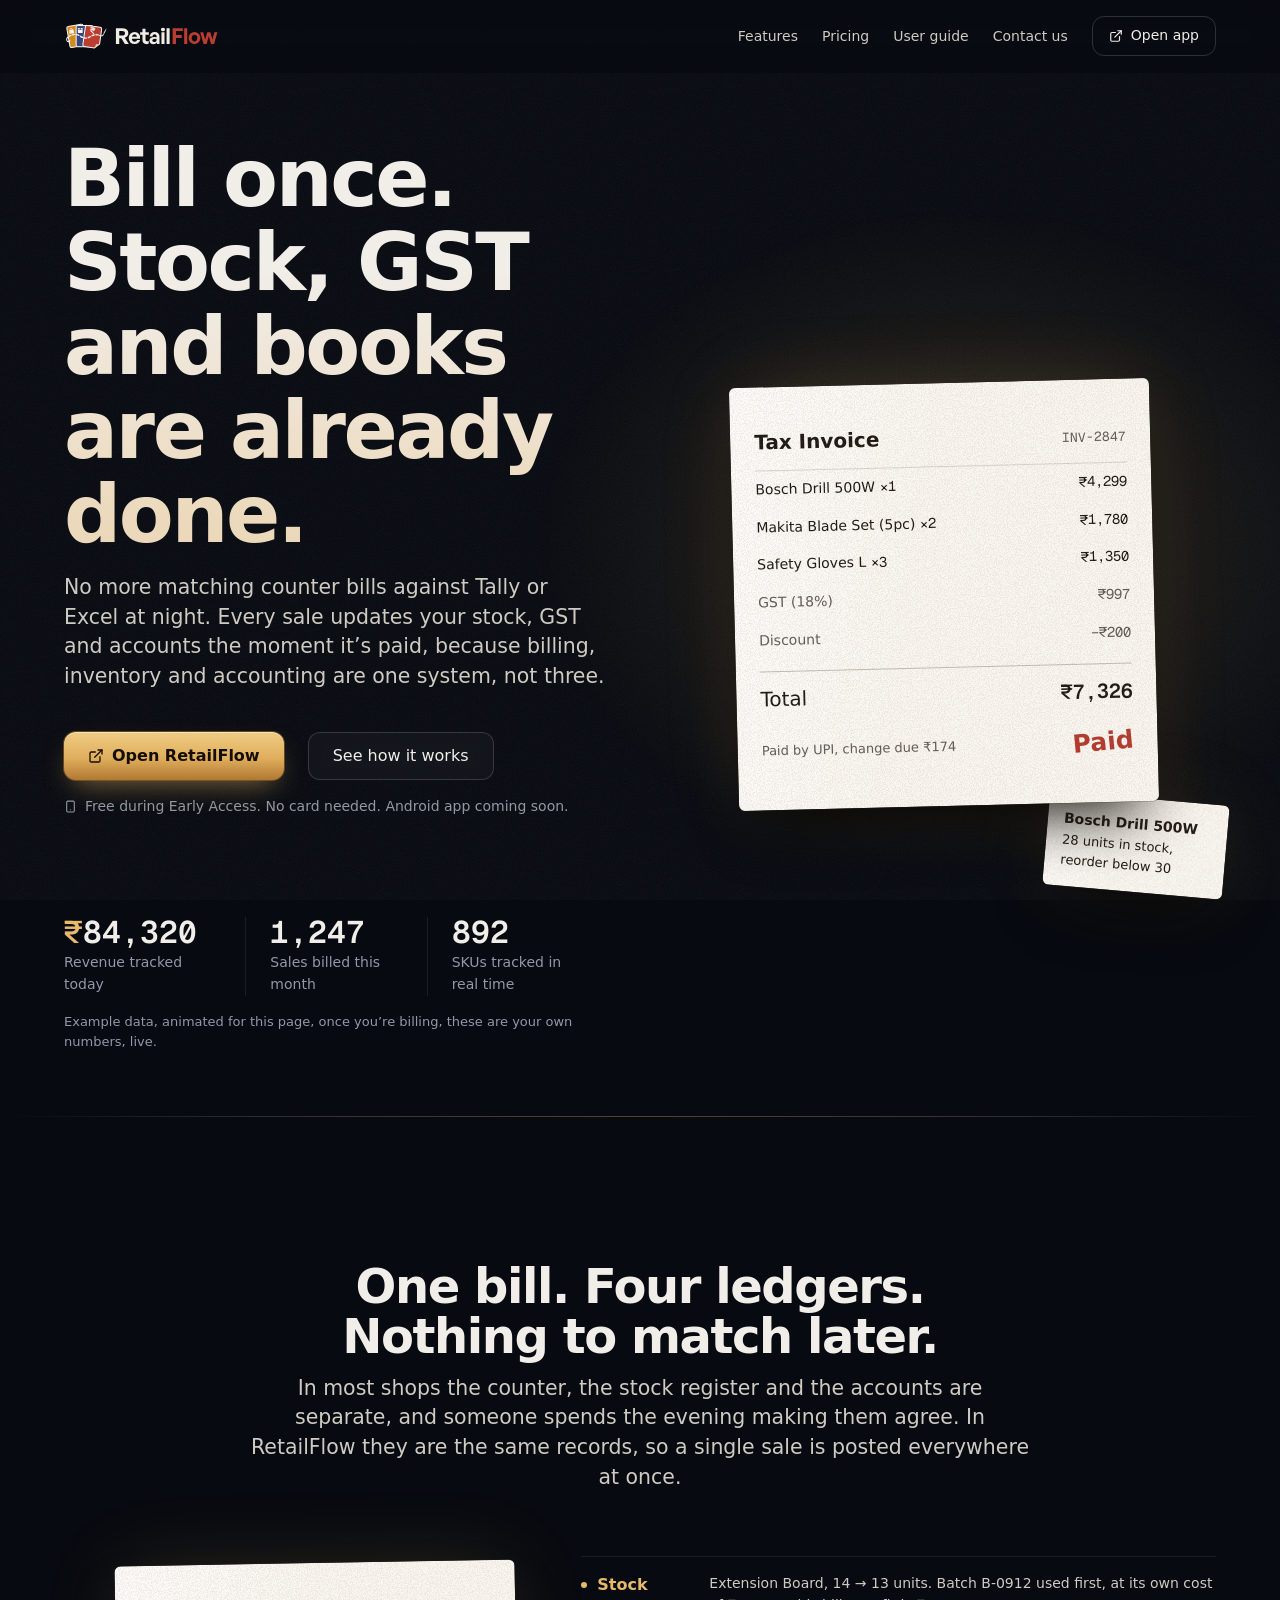
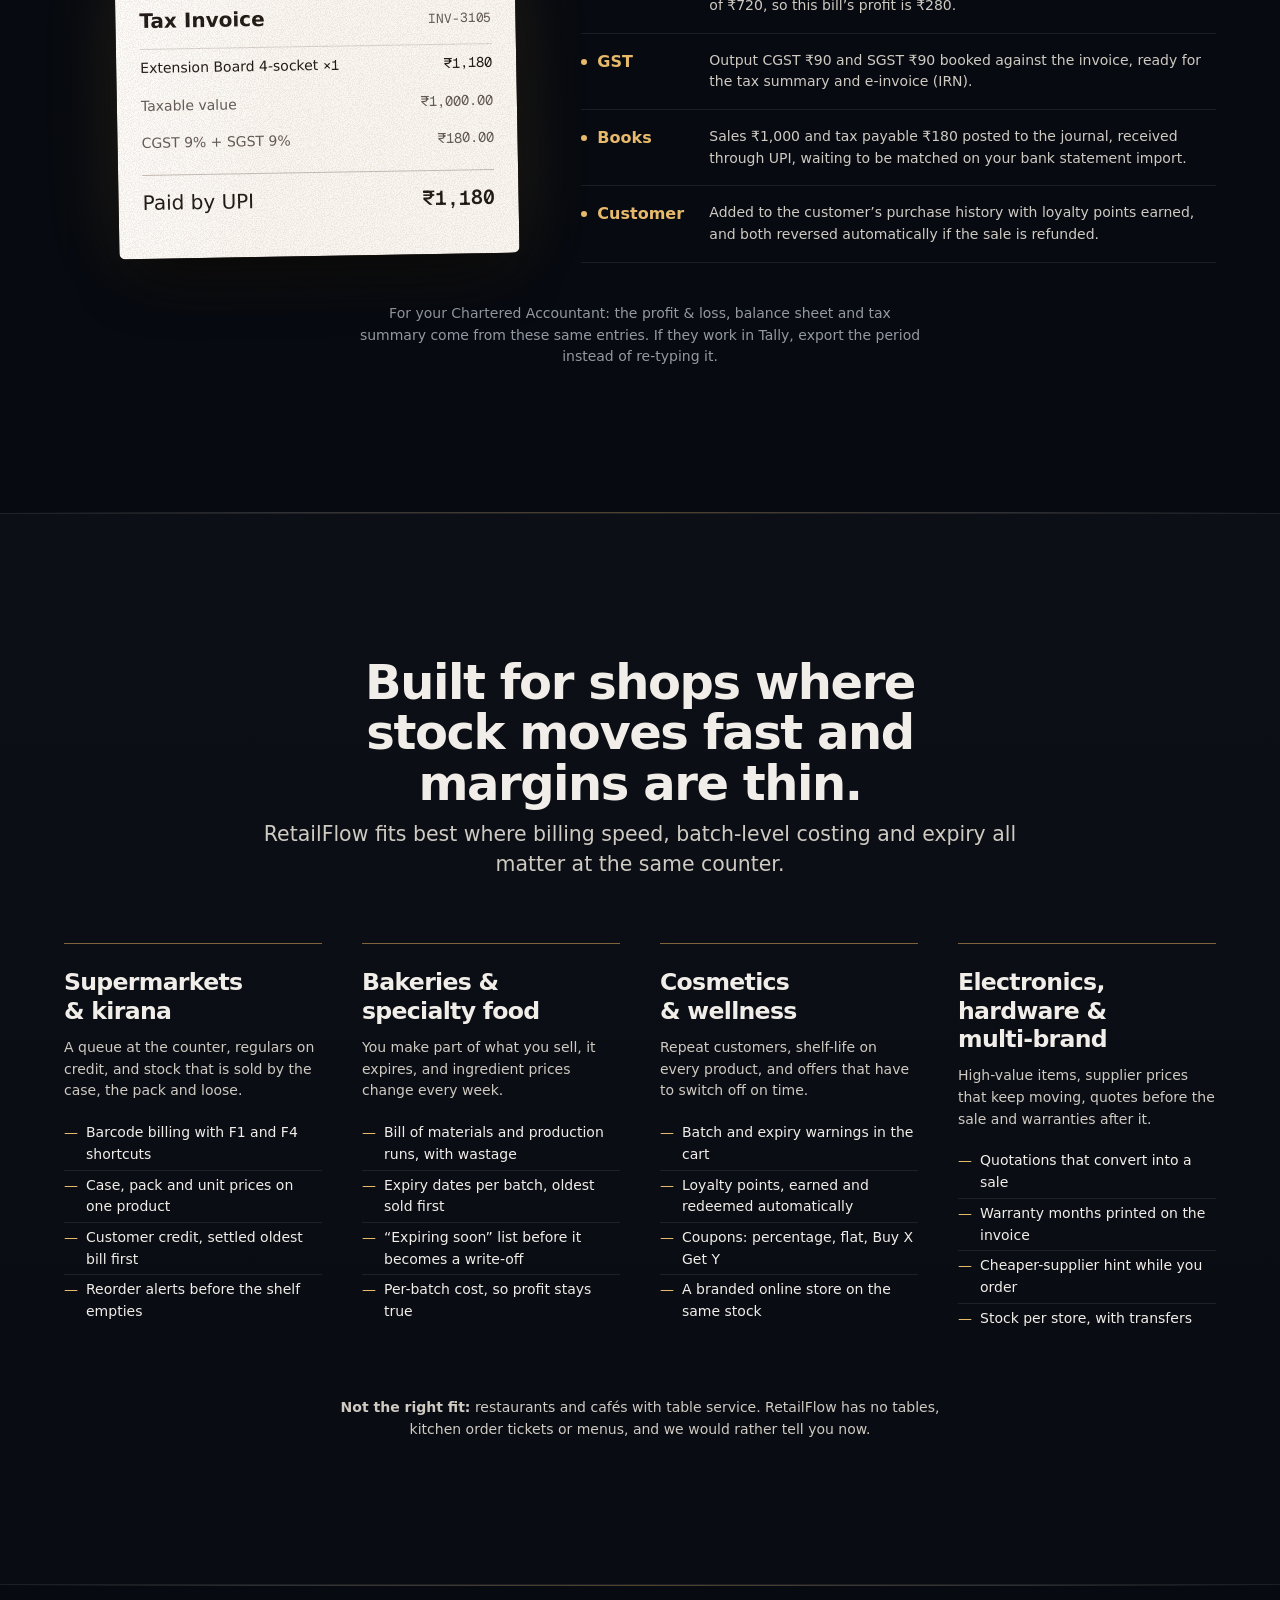
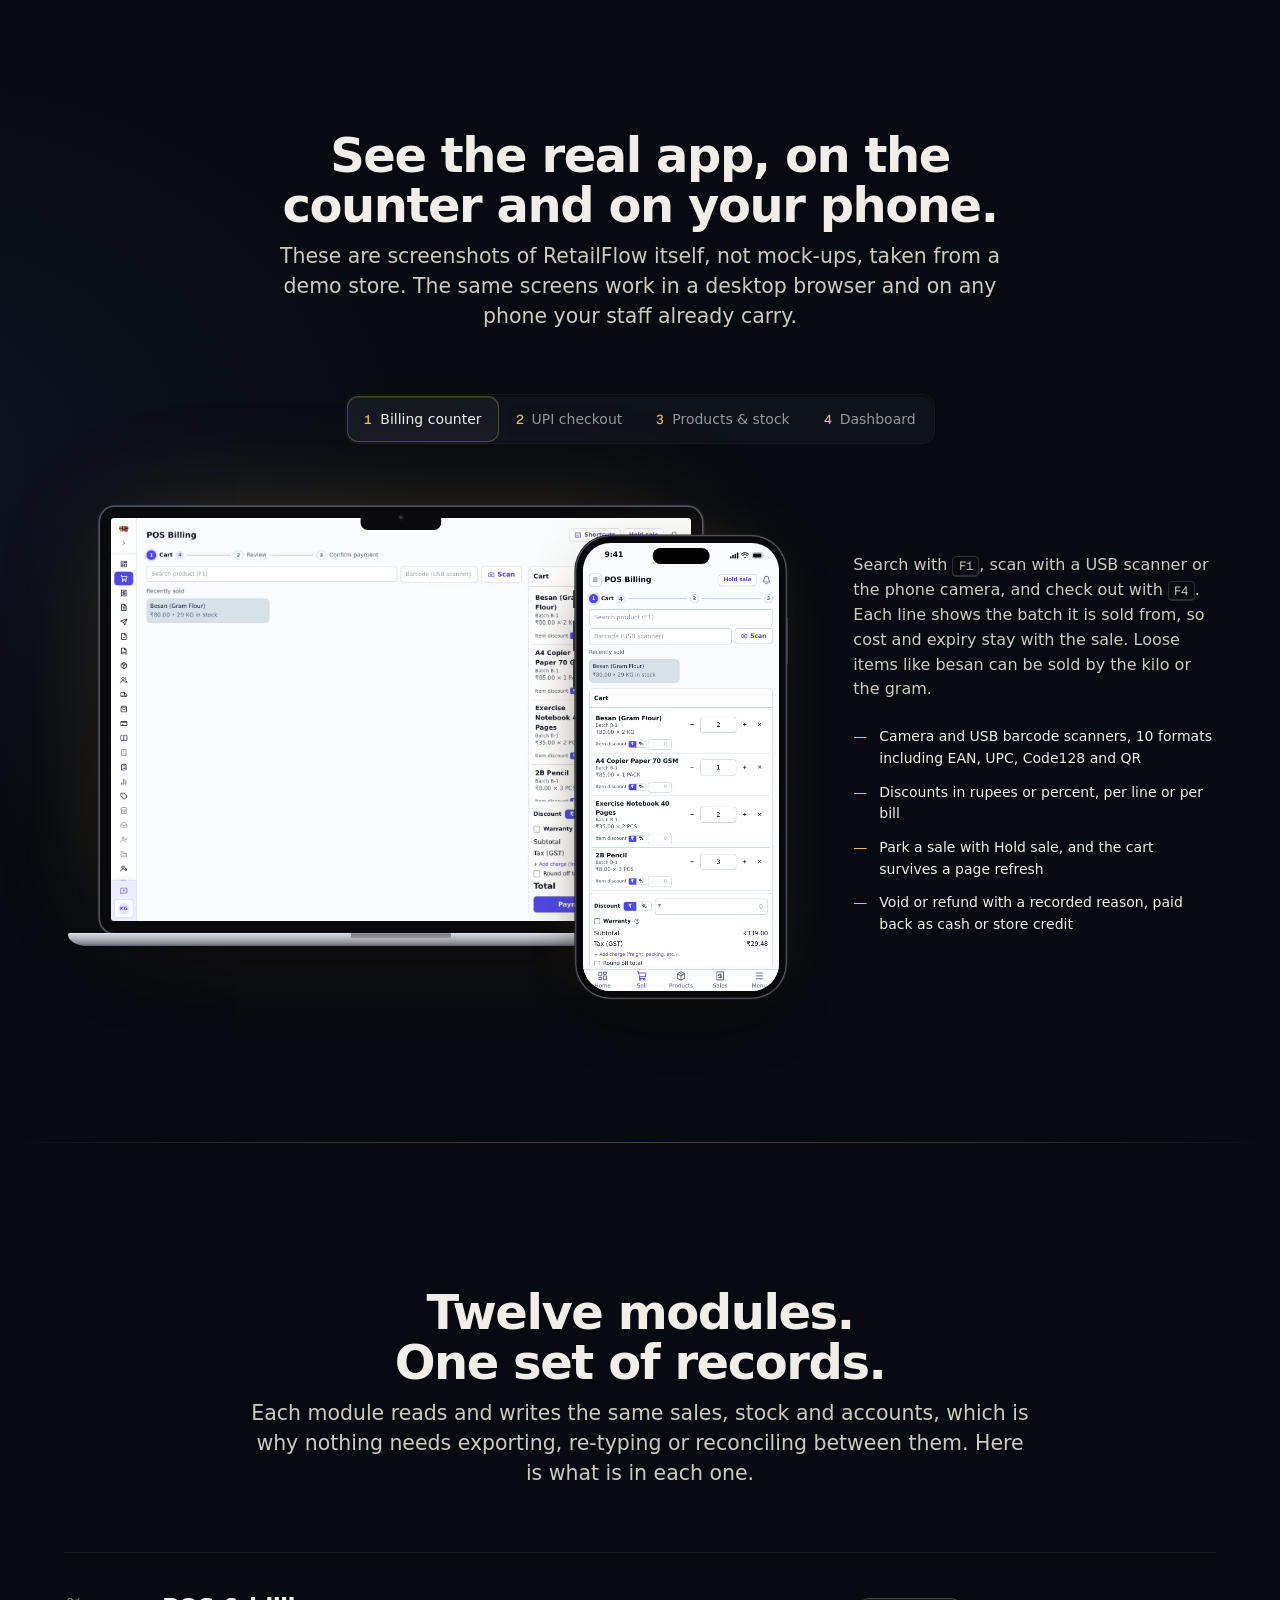
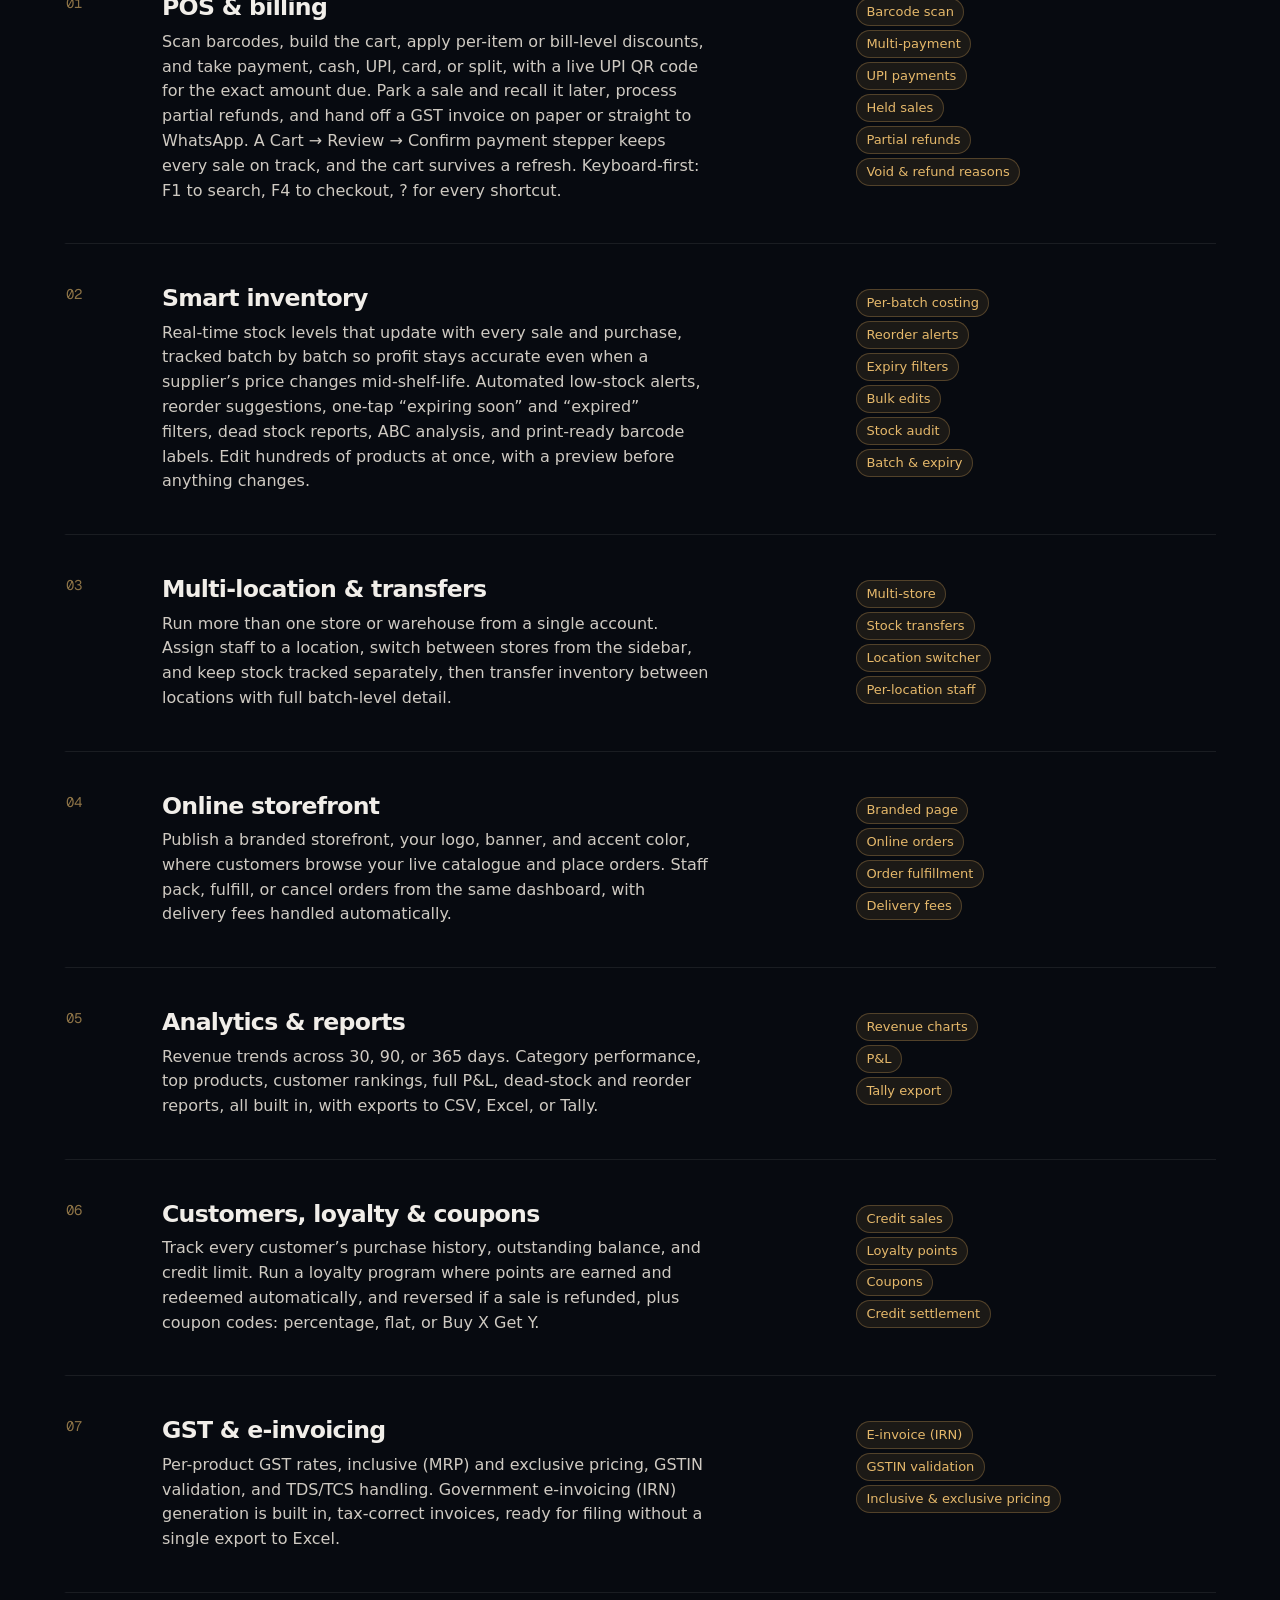
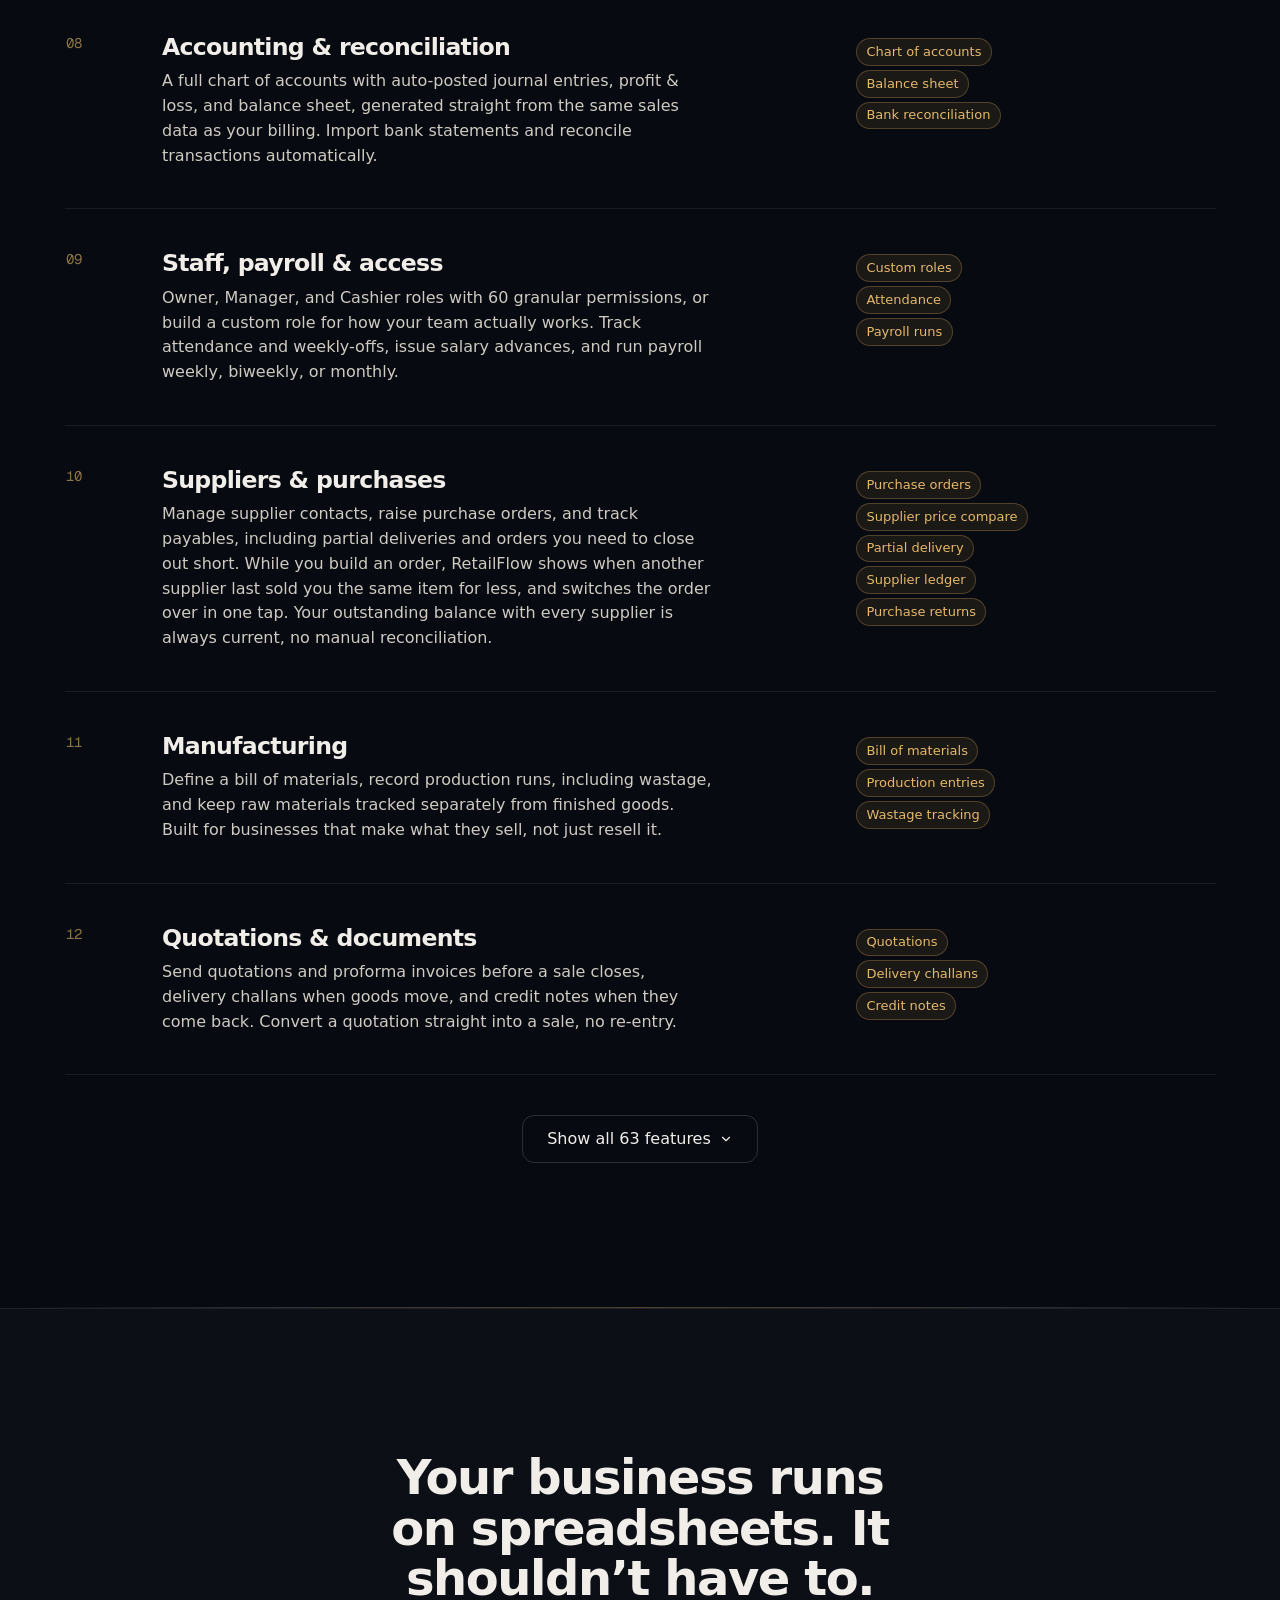
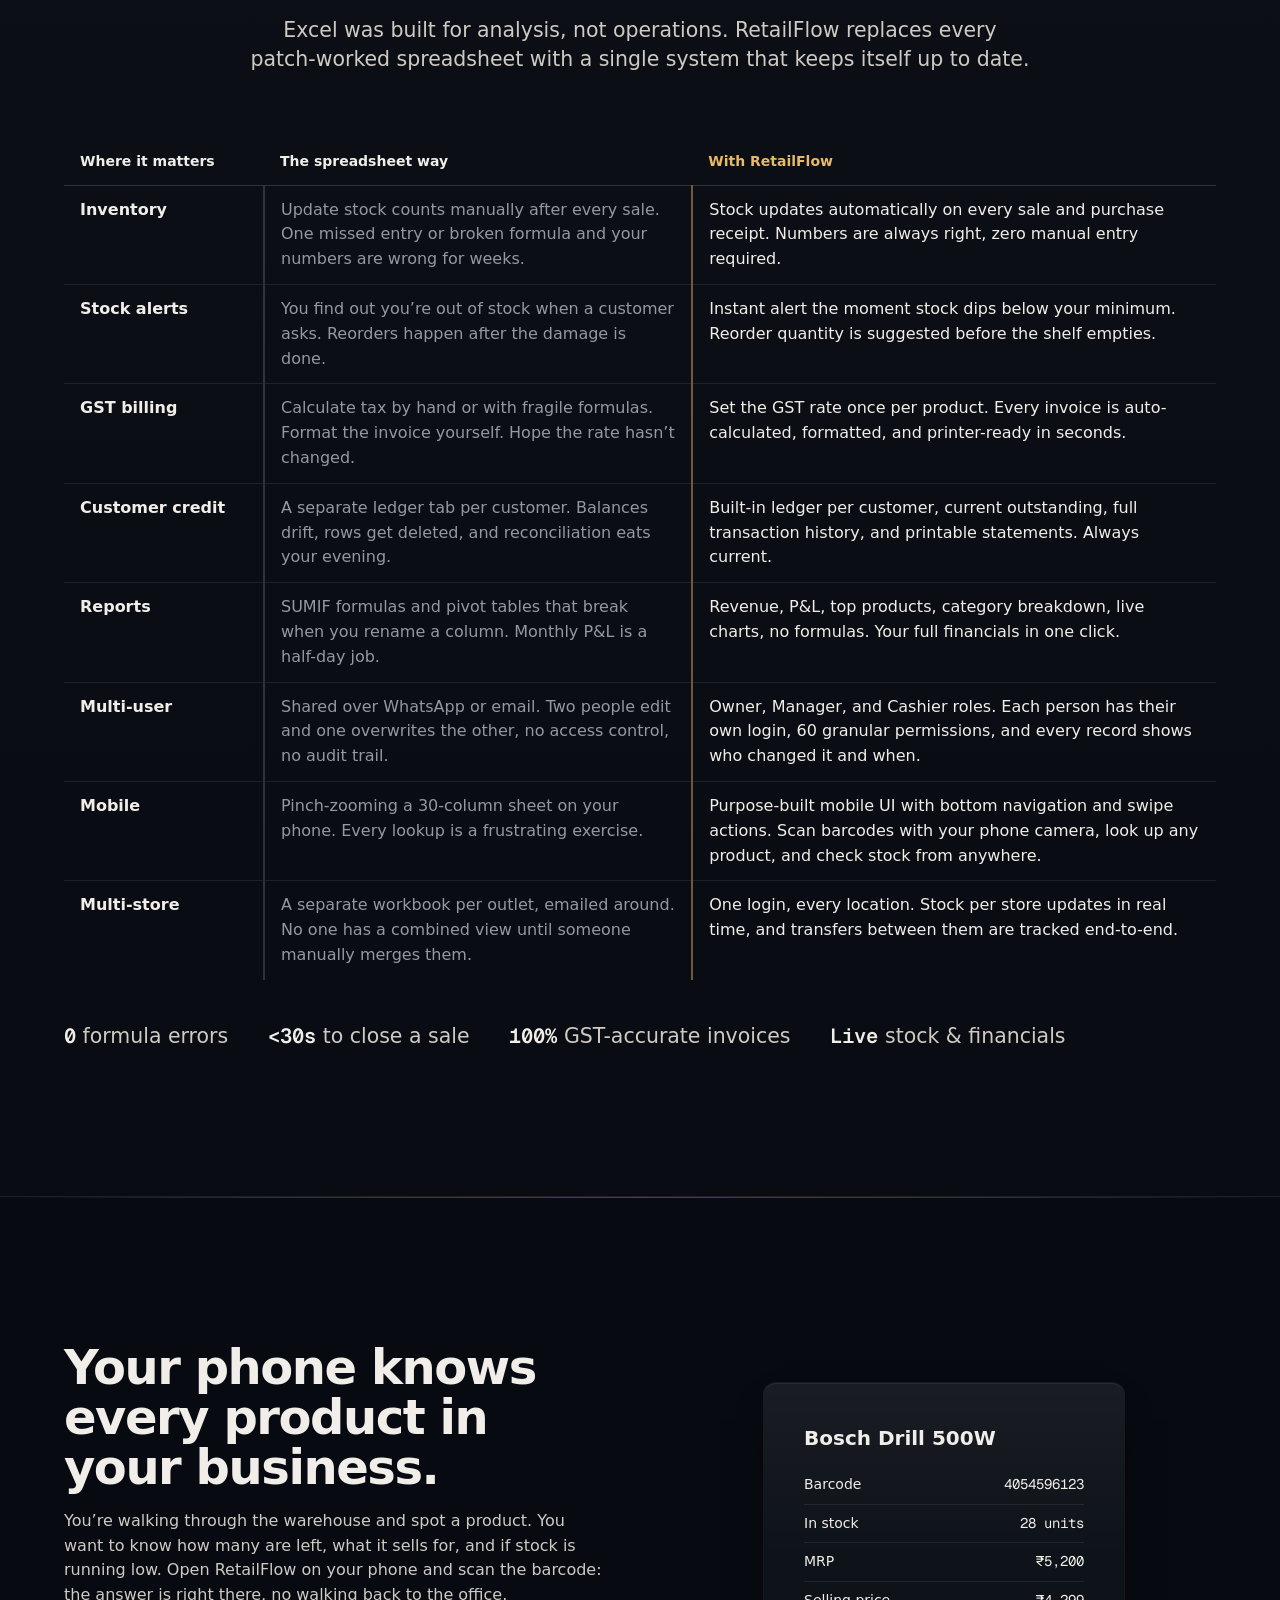
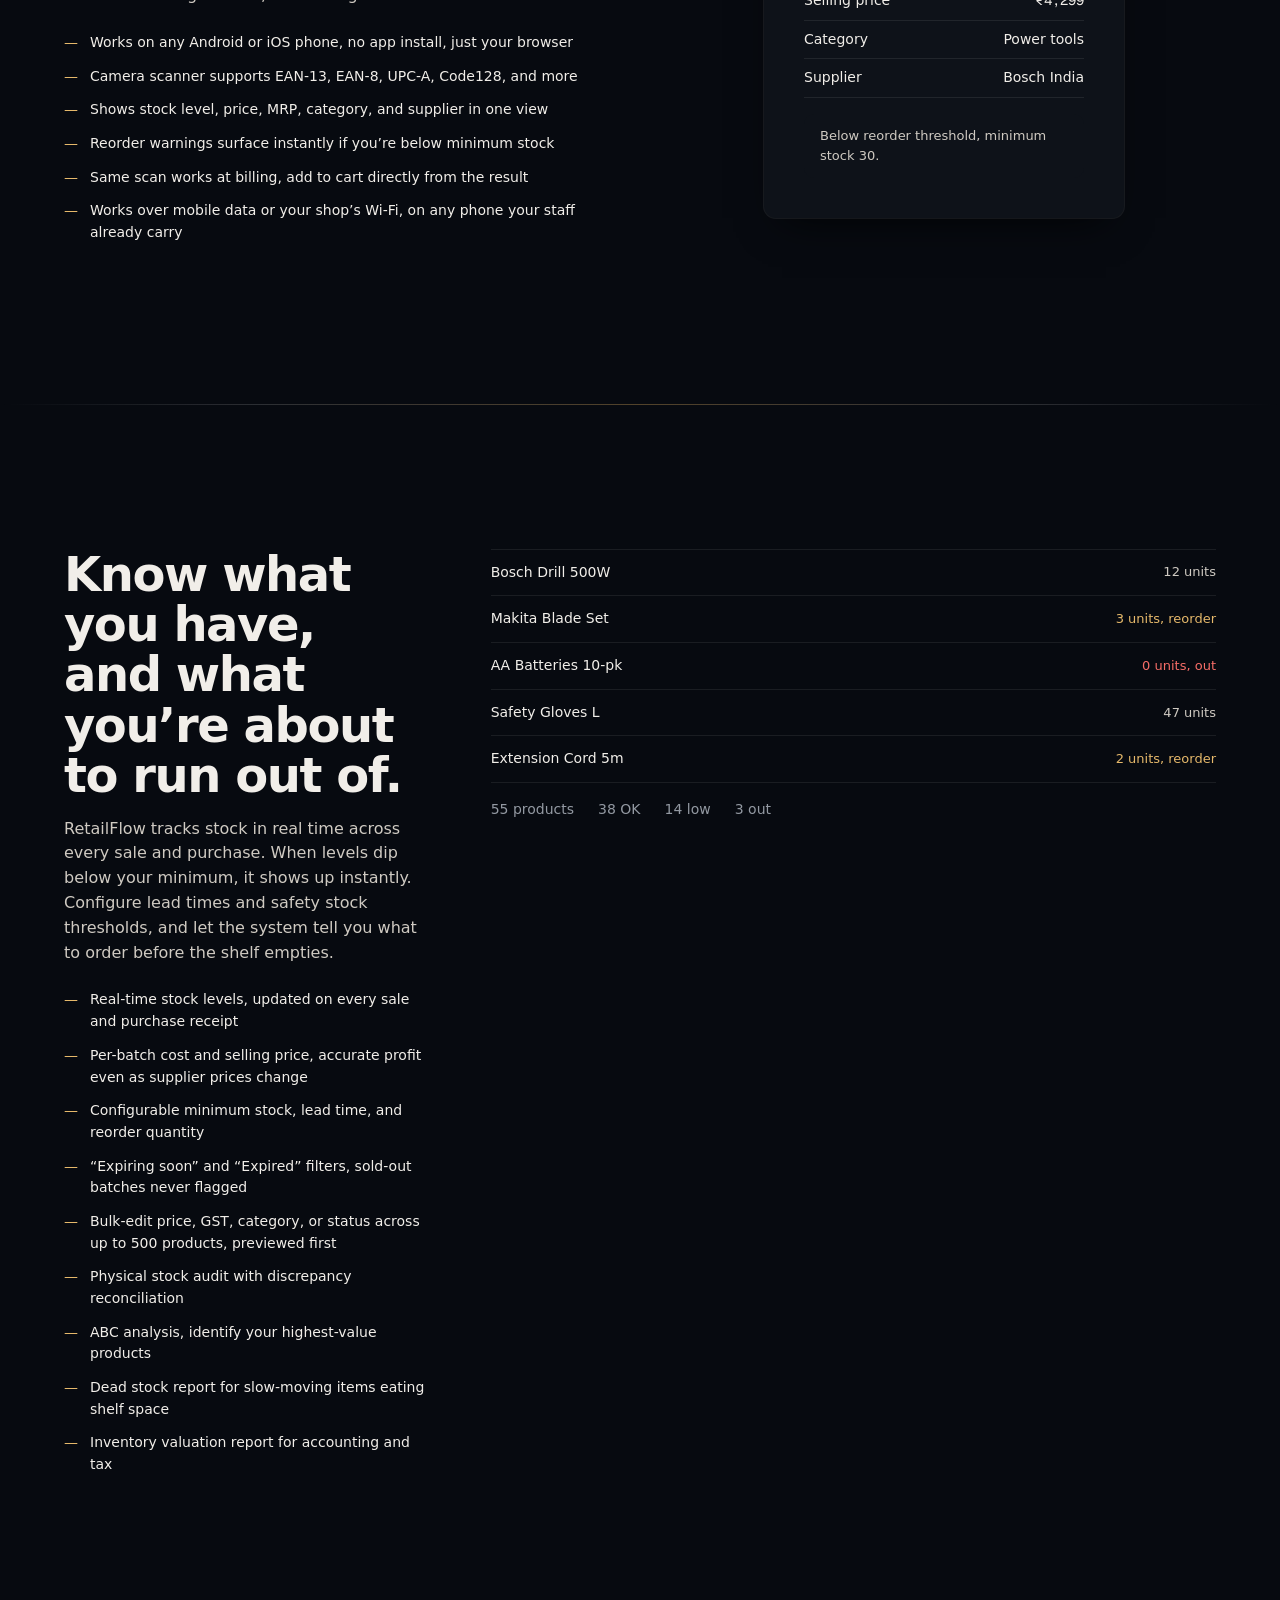
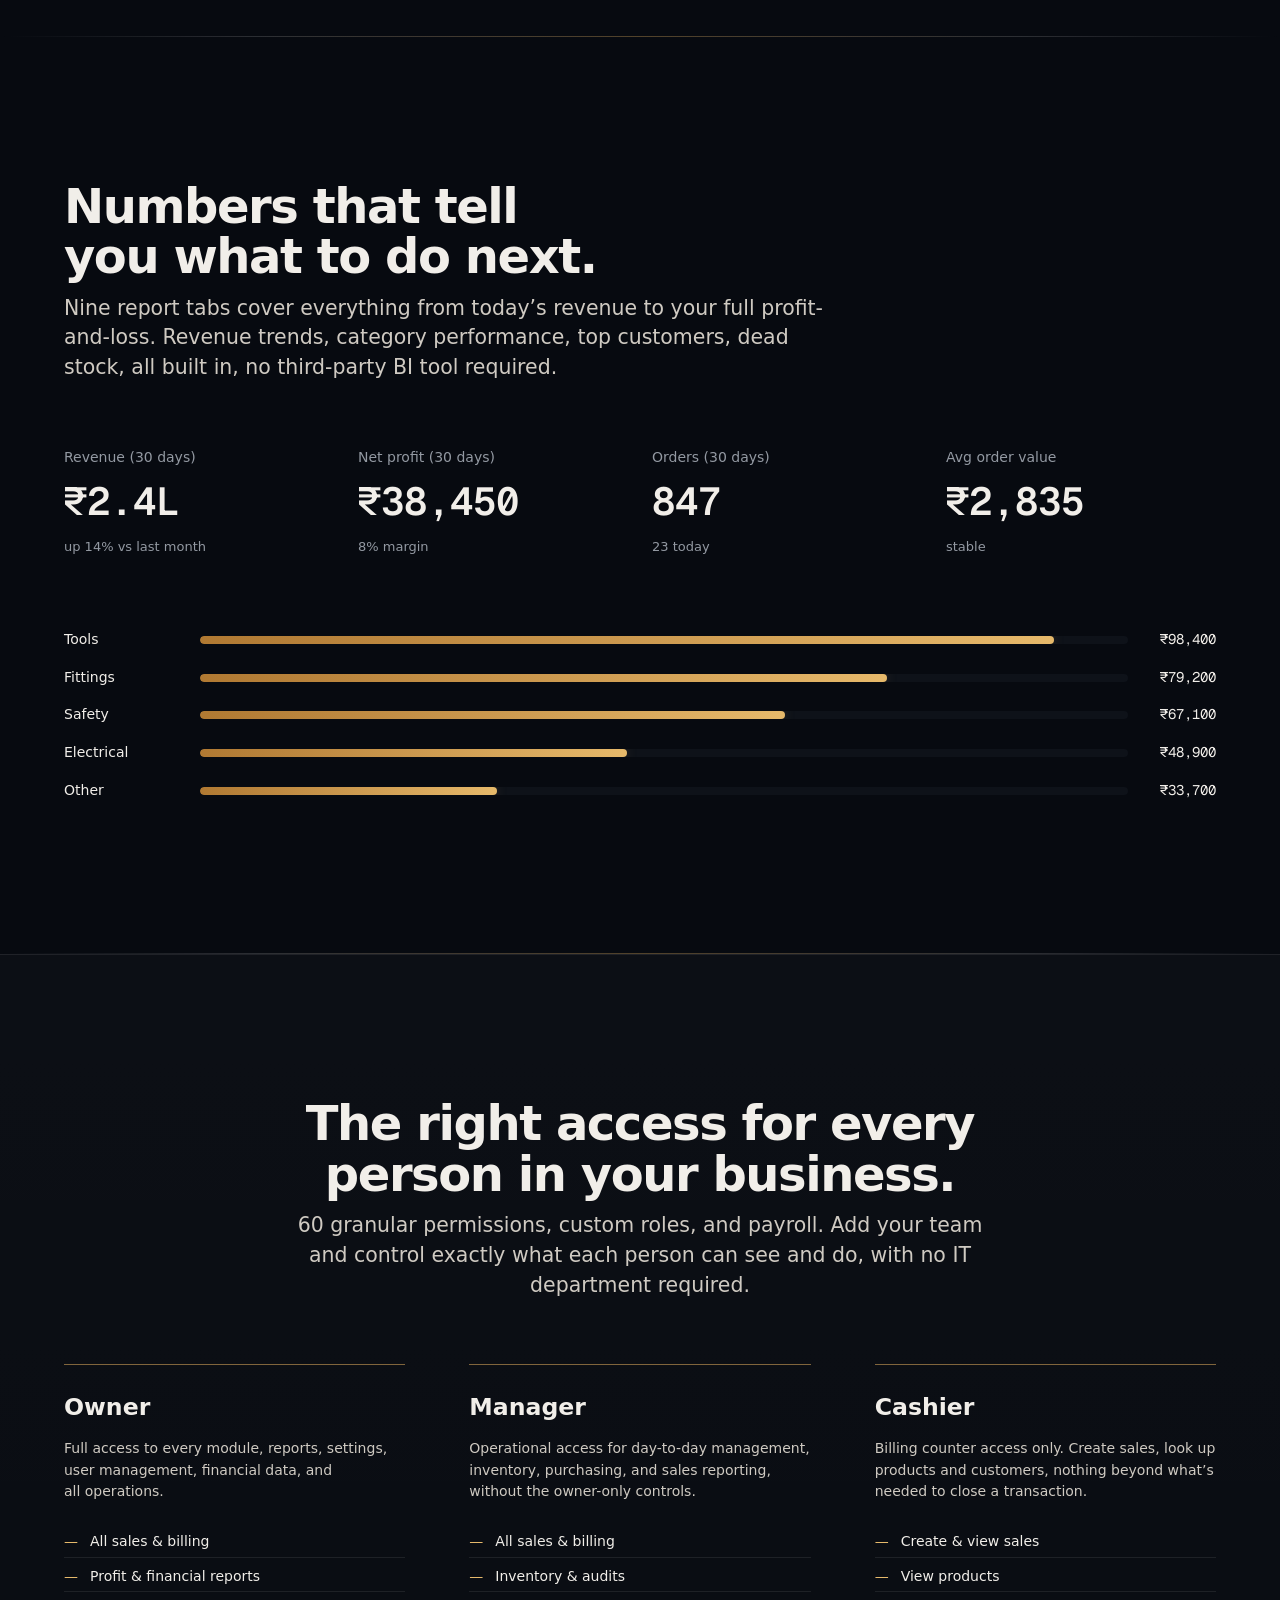
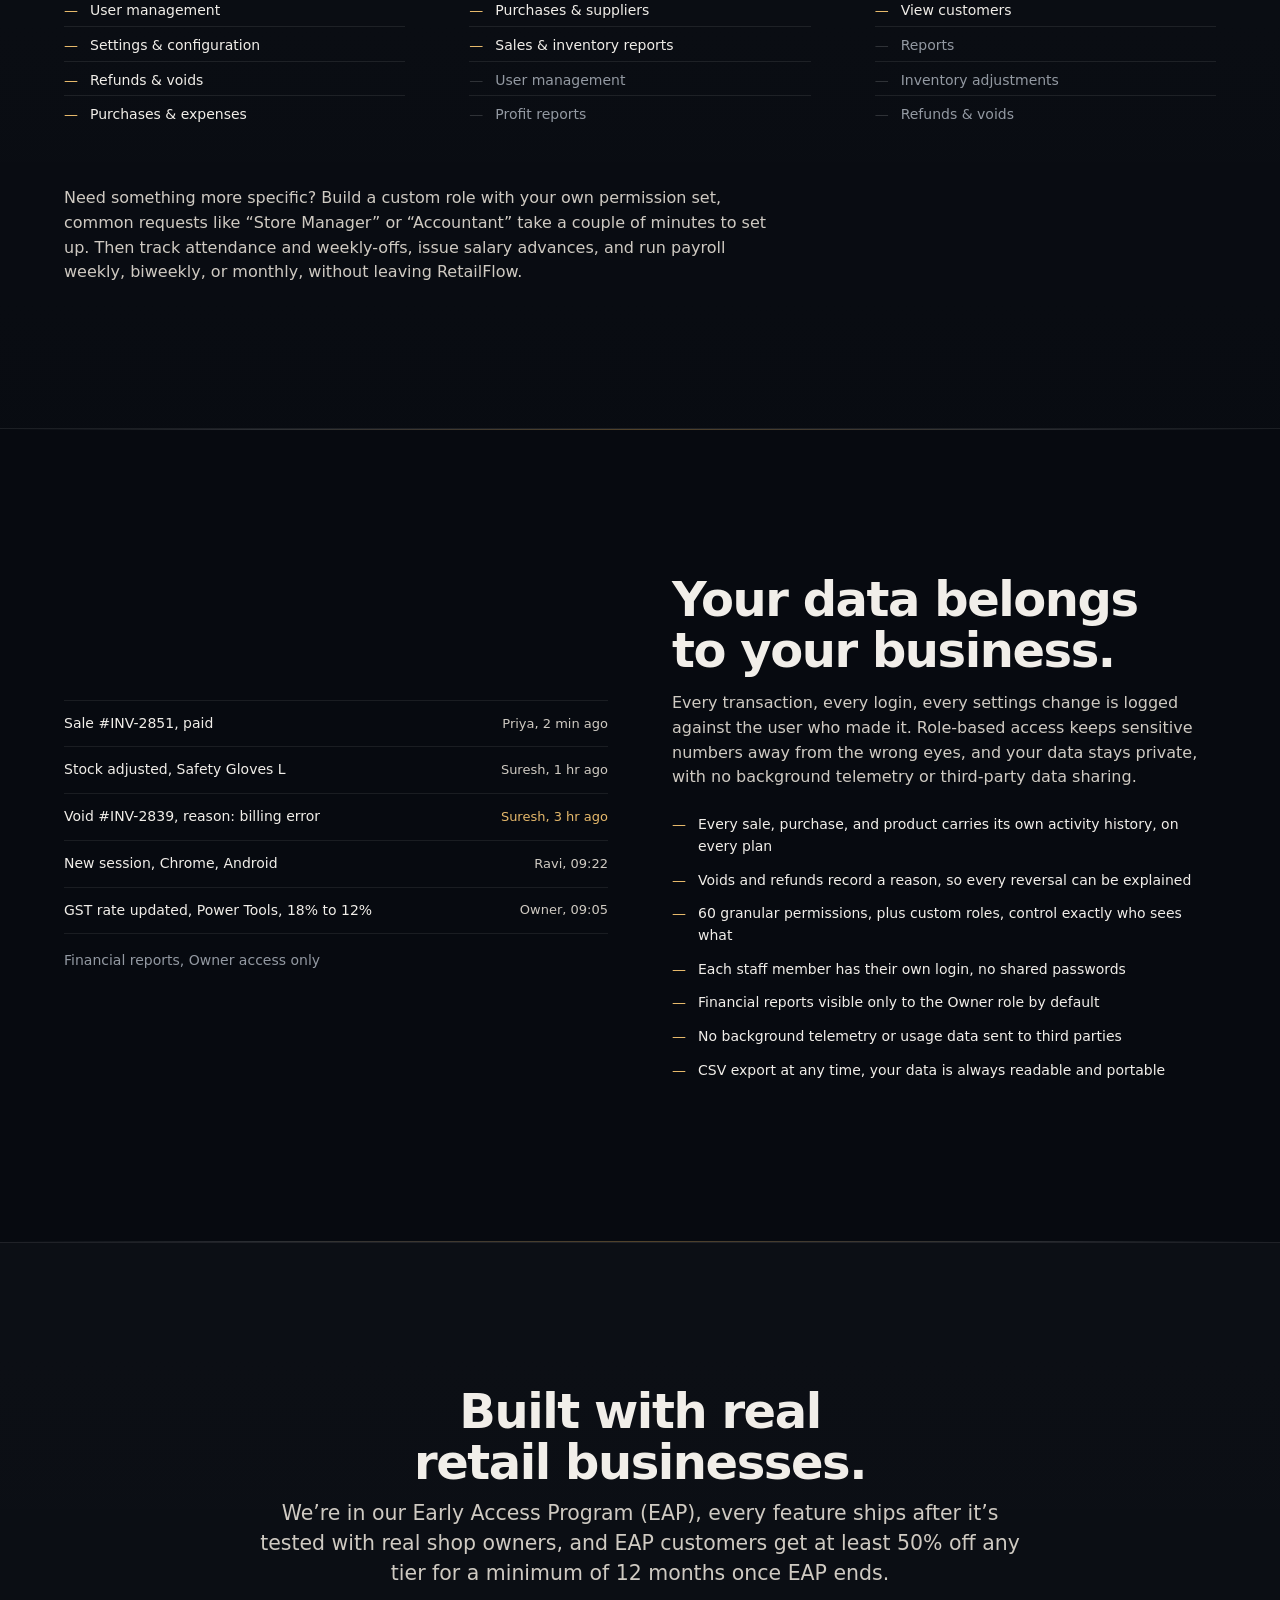
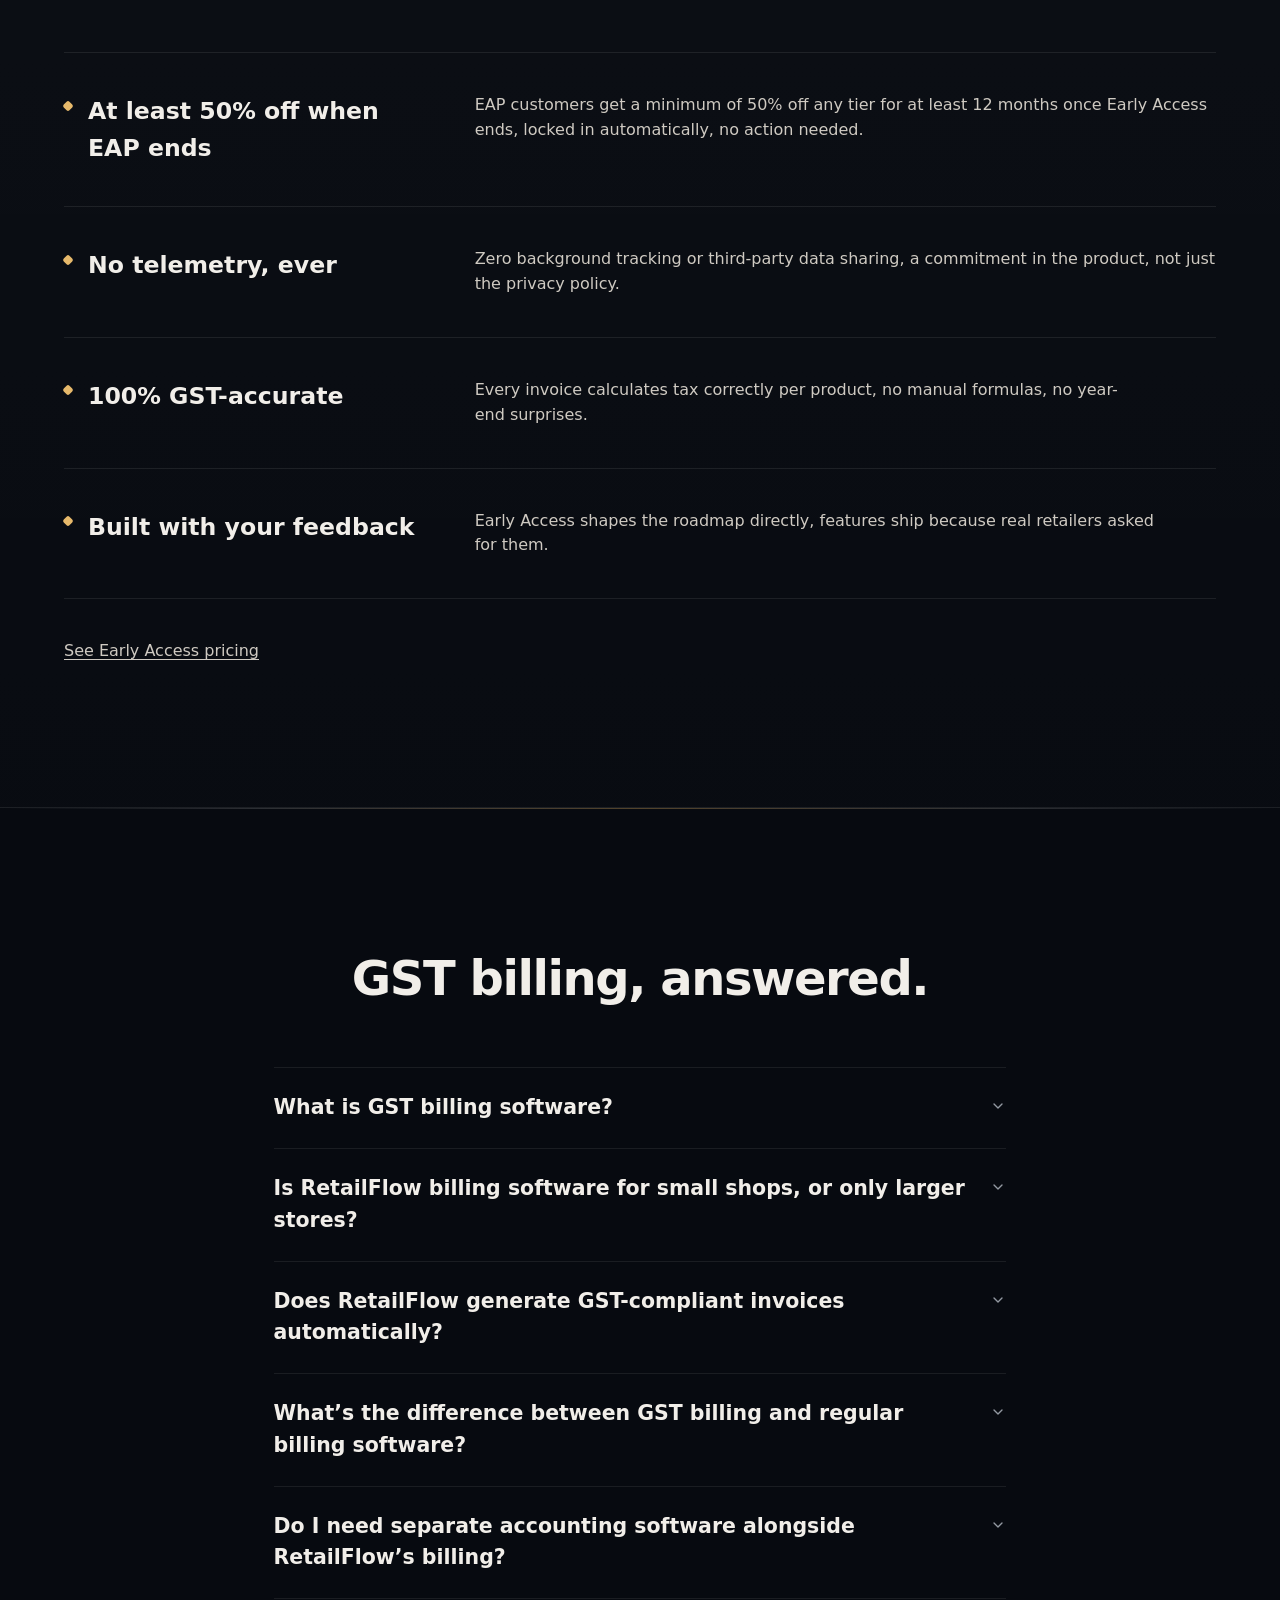
==== index.html @ 98a8a254 "UI enhancements" ====
<!DOCTYPE html>
<html lang="en-IN">
<head>
  <meta charset="UTF-8">
  <meta name="viewport" content="width=device-width, initial-scale=1.0">
  <title>RetailFlow: POS Billing, Inventory &amp; GST Software for India</title>
  <meta name="description" content="Bill once and your stock, GST and accounts update together. RetailFlow is POS billing, batch-tracked inventory, GST e-invoicing and accounting in one system for Indian stores, with nothing to reconcile at day-end.">
  <meta name="robots" content="index, follow">
  <meta name="author" content="RetailFlow">
  <link rel="canonical" href="https://retailflow.co.in/">

  <!-- Open Graph -->
  <meta property="og:site_name" content="RetailFlow">
  <meta property="og:title" content="RetailFlow: POS Billing, Inventory &amp; GST Software for India">
  <meta property="og:description" content="From barcode scanning and batch/expiry tracking to supplier ledgers and credit settlement, POS billing, inventory, GST compliance, accounting, and analytics, all in one platform built for Indian retail.">
  <meta property="og:type" content="website">
  <meta property="og:url" content="https://retailflow.co.in/">
  <meta property="og:locale" content="en_IN">
  <meta property="og:image" content="https://retailflow.co.in/og-image.png">

  <!-- Twitter -->
  <meta name="twitter:card" content="summary_large_image">
  <meta name="twitter:title" content="RetailFlow: GST Billing &amp; Retail Management Software for India">
  <meta name="twitter:description" content="POS billing, multi-store inventory, GST e-invoicing, an online storefront, accounting, and analytics, one platform for Indian retail.">
  <meta name="twitter:image" content="https://retailflow.co.in/og-image.png">

  <link rel="icon" href="favicon.ico" sizes="48x48">

  <link rel="icon" type="image/svg+xml" href="favicon.svg?v=2026112002">

  <link rel="apple-touch-icon" href="brand/web/apple-touch-icon.png">

  <link rel="manifest" href="brand/web/site.webmanifest">
  <meta name="theme-color" content="#0B0E14">

  <link rel="preconnect" href="https://api.fontshare.com">
  <link rel="preconnect" href="https://fonts.googleapis.com">
  <link rel="preconnect" href="https://fonts.gstatic.com" crossorigin>
  <link href="https://api.fontshare.com/v2/css?f[]=general-sans@400,500,600&display=swap" rel="stylesheet">
  <link href="https://fonts.googleapis.com/css2?family=Geist+Mono:wght@400&display=swap" rel="stylesheet">
  <link rel="stylesheet" href="styles.css?v=2026112508">

  <script type="application/ld+json">
  {
    "@context": "https://schema.org",
    "@graph": [
      {
        "@type": "SoftwareApplication",
        "@id": "https://retailflow.co.in/#software",
        "name": "RetailFlow",
        "url": "https://retailflow.co.in/",
        "applicationCategory": "BusinessApplication",
        "operatingSystem": "Web",
        "description": "Retail management software for Indian businesses, with built-in GST e-invoicing, multi-store inventory, an online storefront, accounting, and analytics.",
        "audience": {
          "@type": "Audience",
          "audienceType": "Retail businesses in India"
        },
        "offers": {
          "@type": "Offer",
          "price": "0",
          "priceCurrency": "INR",
          "description": "RetailFlow is free during our Early Access Program. EAP customers get at least 50% off any tier (from ₹149/month) for a minimum of 12 months once EAP ends.",
          "availability": "https://schema.org/InStock",
          "url": "https://retailflow.co.in/pricing.html"
        },
        "featureList": [
          "POS & Billing",
          "Smart Inventory",
          "Multi-Location & Stock Transfers",
          "Online Storefront",
          "Analytics & Reports",
          "Customers, Loyalty & Coupons",
          "GST Billing & E-Invoicing",
          "Accounting & Bank Reconciliation",
          "Staff, Payroll & Role-Based Access",
          "Suppliers & Purchases",
          "Supplier Price Comparison",
          "Scan Anywhere",
          "Batch & Expiry Tracking",
          "Bulk Product Import & Bulk Edits",
          "Purchase Returns & Supplier Ledger",
          "Credit Settlement",
          "Cashbook & Expense Tracking",
          "Refund Request Workflow",
          "Void & Refund Reasons",
          "Activity History on Every Record",
          "Offline-Friendly Access"
        ]
      },
      {
        "@type": "Organization",
        "@id": "https://retailflow.co.in/#organization",
        "name": "RetailFlow",
        "url": "https://retailflow.co.in/",
        "logo": "https://retailflow.co.in/brand/png/retailflow-symbol.png",
        "areaServed": "IN"
      },
      {
        "@type": "WebSite",
        "@id": "https://retailflow.co.in/#website",
        "name": "RetailFlow",
        "url": "https://retailflow.co.in/",
        "publisher": { "@id": "https://retailflow.co.in/#organization" },
        "inLanguage": "en-IN"
      },
      {
        "@type": "FAQPage",
        "@id": "https://retailflow.co.in/#faq",
        "mainEntity": [
          {
            "@type": "Question",
            "name": "What is GST billing software?",
            "acceptedAnswer": {
              "@type": "Answer",
              "text": "GST billing software calculates the correct tax on every item, CGST/SGST or IGST, depending on the sale, and generates a compliant invoice automatically. RetailFlow does this on every bill: set a GST rate once per product, and every sale is tax-correct without manual calculation."
            }
          },
          {
            "@type": "Question",
            "name": "Is RetailFlow billing software for small shops, or only larger stores?",
            "acceptedAnswer": {
              "@type": "Answer",
              "text": "Both. RetailFlow is billing software for retail businesses of any size, from a single counter to a store with multiple staff and access levels. Keyboard-first checkout keeps a solo counter fast, while role-based access covers bigger teams."
            }
          },
          {
            "@type": "Question",
            "name": "Does RetailFlow generate GST-compliant invoices automatically?",
            "acceptedAnswer": {
              "@type": "Answer",
              "text": "Yes. Every invoice is GST-compliant by default, tax is calculated per product, printed on receipts or sent over WhatsApp, and ready for filing without exporting anything to Excel."
            }
          },
          {
            "@type": "Question",
            "name": "What’s the difference between GST billing and regular billing software?",
            "acceptedAnswer": {
              "@type": "Answer",
              "text": "Regular billing software just prints a receipt. GST billing software calculates tax correctly per item and produces an invoice that’s legally compliant for GST-registered businesses. RetailFlow does this by default on every bill, not as an add-on."
            }
          },
          {
            "@type": "Question",
            "name": "Do I need separate accounting software alongside RetailFlow’s billing?",
            "acceptedAnswer": {
              "@type": "Answer",
              "text": "No. RetailFlow’s billing, GST calculation, cashbook, and accounting all run off the same sales data, so your books stay in sync automatically, no re-entry, no separate export step."
            }
          },
          {
            "@type": "Question",
            "name": "Can RetailFlow handle more than one store location?",
            "acceptedAnswer": {
              "@type": "Answer",
              "text": "Yes. Assign staff to specific locations, track inventory separately per store, and transfer stock between them, all from one login. You can also publish a branded online storefront alongside your physical counters, with every order drawing from the same stock and billing system."
            }
          }
        ]
      }
    ]
  }
  </script>

  <script defer data-domain="retailflow.co.in" src="https://plausible.io/js/script.js"></script>
</head>
<body>
<script>document.documentElement.classList.add('js');</script>

<!-- NAV -->
<nav class="nav" id="nav">
  <div class="container">
    <div class="nav-inner">
      <a href="#" class="nav-logo"><img src="brand/lockups/retailflow-horizontal-reversed.svg" alt="RetailFlow" width="155" height="46"></a>
      <ul class="nav-links" id="nav-menu">
        <li><a href="#features">Features</a></li>
        <li><a href="pricing.html">Pricing</a></li>
        <li><a href="business-guide.html">User guide</a></li>
        <li><a href="#contact">Contact us</a></li>
        <li>
          <a href="https://app.retailflow.co.in/" class="nav-cta" target="_blank" rel="noopener">
            <svg width="14" height="14" viewBox="0 0 24 24" fill="none" stroke="currentColor" stroke-width="2" stroke-linecap="round" stroke-linejoin="round" aria-hidden="true"><path d="M18 13v6a2 2 0 0 1-2 2H5a2 2 0 0 1-2-2V8a2 2 0 0 1 2-2h6"/><polyline points="15 3 21 3 21 9"/><line x1="10" y1="14" x2="21" y2="3"/></svg>
            Open app
          </a>
        </li>
      </ul>
      <button class="nav-toggle" id="nav-toggle" aria-label="Toggle menu" aria-expanded="false" aria-controls="nav-menu">
        <svg class="ic-open" width="22" height="22" viewBox="0 0 24 24" fill="none" stroke="currentColor" stroke-width="2" stroke-linecap="round" stroke-linejoin="round" aria-hidden="true"><line x1="3" y1="6" x2="21" y2="6"/><line x1="3" y1="12" x2="21" y2="12"/><line x1="3" y1="18" x2="21" y2="18"/></svg>
        <svg class="ic-close" width="22" height="22" viewBox="0 0 24 24" fill="none" stroke="currentColor" stroke-width="2" stroke-linecap="round" stroke-linejoin="round" aria-hidden="true"><line x1="18" y1="6" x2="6" y2="18"/><line x1="6" y1="6" x2="18" y2="18"/></svg>
      </button>
    </div>
  </div>
</nav>

<main id="main">

<!-- HERO · Stage -->
<section class="hero desk">
  <div class="container hero-grid">
    <div class="hero-copy" data-reveal style="--i:0">
      <h1 class="hero-hl">Bill once. Stock, GST and books are already done.</h1>
      <p class="lead hero-lede">No more matching counter bills against Tally or Excel at night. Every sale updates your stock, GST and accounts the moment it’s paid, because billing, inventory and accounting are one system, not three.</p>
      <div class="hero-actions">
        <a href="https://app.retailflow.co.in/" class="btn btn--primary" target="_blank" rel="noopener">
          <svg width="16" height="16" viewBox="0 0 24 24" fill="none" stroke="currentColor" stroke-width="2" stroke-linecap="round" stroke-linejoin="round" aria-hidden="true"><path d="M18 13v6a2 2 0 0 1-2 2H5a2 2 0 0 1-2-2V8a2 2 0 0 1 2-2h6"/><polyline points="15 3 21 3 21 9"/><line x1="10" y1="14" x2="21" y2="3"/></svg>
          Open RetailFlow
        </a>
        <a href="#demo" class="btn btn--quiet">See how it works</a>
      </div>
      <p class="hero-note">
        <svg width="13" height="13" viewBox="0 0 24 24" fill="none" stroke="currentColor" stroke-width="2" stroke-linecap="round" stroke-linejoin="round" aria-hidden="true"><rect x="5" y="2" width="14" height="20" rx="2" ry="2"/><line x1="12" y1="18" x2="12.01" y2="18"/></svg>
        Free during Early Access. No card needed. Android app coming soon.
      </p>

      <div class="figrow" id="stats-ticker" data-reveal style="--i:1">
        <div class="fig">
          <div class="fig-num"><span class="cur">₹</span><span id="s-rev">0</span></div>
          <div class="fig-lbl">Revenue tracked today</div>
        </div>
        <div class="fig">
          <div class="fig-num" id="s-sales">0</div>
          <div class="fig-lbl">Sales billed this month</div>
        </div>
        <div class="fig">
          <div class="fig-num" id="s-sku">0</div>
          <div class="fig-lbl">SKUs tracked in real time</div>
        </div>
      </div>
      <p class="fig-note">Example data, animated for this page, once you’re billing, these are your own numbers, live.</p>
    </div>

    <div class="hero-stage" data-reveal style="--i:2">
      <div class="desk-plate">
        <div class="card-peek stock" data-keep>
          <b>Bosch Drill 500W</b>
          28 units in stock, reorder below 30
        </div>
        <div class="doc stock" data-slot="hero" data-alt="RetailFlow’s billing screen, mid-sale, with the GST invoice ready to print">
          <div class="doc-head">
            <span class="doc-title">Tax Invoice</span>
            <span class="doc-id">INV-2847</span>
          </div>
          <div class="doc-row"><span>Bosch Drill 500W <span class="num">×1</span></span><span class="num">₹4,299</span></div>
          <div class="doc-row"><span>Makita Blade Set (5pc) <span class="num">×2</span></span><span class="num">₹1,780</span></div>
          <div class="doc-row"><span>Safety Gloves L <span class="num">×3</span></span><span class="num">₹1,350</span></div>
          <div class="doc-row dim"><span>GST (18%)</span><span class="num">₹997</span></div>
          <div class="doc-row dim"><span>Discount</span><span class="num">−₹200</span></div>
          <div class="doc-total"><span>Total</span><span class="num">₹7,326</span></div>
          <div class="doc-foot">
            <span class="doc-chip">Paid by UPI, change due ₹174</span>
            <span class="stamp-paid">Paid</span>
          </div>
        </div>
      </div>
    </div>
  </div>
</section>

<hr class="rule">

<!-- ONE SYSTEM · zero reconciliation -->
<section class="section" id="one-system">
  <div class="container">
    <div class="hdr hdr--c" data-reveal>
      <h2>One bill. Four ledgers. Nothing to match later.</h2>
      <p class="lead">In most shops the counter, the stock register and the accounts are separate, and someone spends the evening making them agree. In RetailFlow they are the same records, so a single sale is posted everywhere at once.</p>
    </div>
    <div class="post-map" data-reveal>
      <div class="post-bill stock">
        <div class="doc-head"><span class="doc-title">Tax Invoice</span><span class="doc-id">INV-3105</span></div>
        <div class="doc-row"><span>Extension Board 4-socket <span class="num">×1</span></span><span class="num">₹1,180</span></div>
        <div class="doc-row dim"><span>Taxable value</span><span class="num">₹1,000.00</span></div>
        <div class="doc-row dim"><span>CGST 9% + SGST 9%</span><span class="num">₹180.00</span></div>
        <div class="doc-total"><span>Paid by UPI</span><span class="num">₹1,180</span></div>
      </div>
      <ol class="post-list">
        <li class="post-row"><span class="post-k">Stock</span><span class="post-v">Extension Board, 14 → 13 units. Batch B-0912 used first, at its own cost of ₹720, so this bill’s profit is ₹280.</span></li>
        <li class="post-row"><span class="post-k">GST</span><span class="post-v">Output CGST ₹90 and SGST ₹90 booked against the invoice, ready for the tax summary and e-invoice (IRN).</span></li>
        <li class="post-row"><span class="post-k">Books</span><span class="post-v">Sales ₹1,000 and tax payable ₹180 posted to the journal, received through UPI, waiting to be matched on your bank statement import.</span></li>
        <li class="post-row"><span class="post-k">Customer</span><span class="post-v">Added to the customer’s purchase history with loyalty points earned, and both reversed automatically if the sale is refunded.</span></li>
      </ol>
    </div>
    <p class="post-note" data-reveal>For your Chartered Accountant: the profit &amp; loss, balance sheet and tax summary come from these same entries. If they work in Tally, export the period instead of re-typing it.</p>
  </div>
</section>

<hr class="rule">

<!-- BUILT FOR (ICP) -->
<section class="section section--band" id="built-for">
  <div class="container">
    <div class="hdr hdr--c" data-reveal>
      <h2>Built for shops where stock moves fast and margins are thin.</h2>
      <p class="lead">RetailFlow fits best where billing speed, batch-level costing and expiry all matter at the same counter.</p>
    </div>
    <div class="icp-grid" data-reveal>
      <article class="icp">
        <h3 class="icp-name">Supermarkets &amp; kirana</h3>
        <p class="icp-pain">A queue at the counter, regulars on credit, and stock that is sold by the case, the pack and loose.</p>
        <ul class="icp-uses"><li>Barcode billing with F1 and F4 shortcuts</li><li>Case, pack and unit prices on one product</li><li>Customer credit, settled oldest bill first</li><li>Reorder alerts before the shelf empties</li></ul>
      </article>
      <article class="icp">
        <h3 class="icp-name">Bakeries &amp; specialty food</h3>
        <p class="icp-pain">You make part of what you sell, it expires, and ingredient prices change every week.</p>
        <ul class="icp-uses"><li>Bill of materials and production runs, with wastage</li><li>Expiry dates per batch, oldest sold first</li><li>“Expiring soon” list before it becomes a write-off</li><li>Per-batch cost, so profit stays true</li></ul>
      </article>
      <article class="icp">
        <h3 class="icp-name">Cosmetics &amp; wellness</h3>
        <p class="icp-pain">Repeat customers, shelf-life on every product, and offers that have to switch off on time.</p>
        <ul class="icp-uses"><li>Batch and expiry warnings in the cart</li><li>Loyalty points, earned and redeemed automatically</li><li>Coupons: percentage, flat, Buy X Get Y</li><li>A branded online store on the same stock</li></ul>
      </article>
      <article class="icp">
        <h3 class="icp-name">Electronics, hardware &amp; multi-brand</h3>
        <p class="icp-pain">High-value items, supplier prices that keep moving, quotes before the sale and warranties after it.</p>
        <ul class="icp-uses"><li>Quotations that convert into a sale</li><li>Warranty months printed on the invoice</li><li>Cheaper-supplier hint while you order</li><li>Stock per store, with transfers</li></ul>
      </article>
    </div>
    <p class="icp-note" data-reveal><b>Not the right fit:</b> restaurants and cafés with table service. RetailFlow has no tables, kitchen order tickets or menus, and we would rather tell you now.</p>
  </div>
</section>

<hr class="rule">

<!-- DEMO · real product screenshots -->
<section class="section" id="demo">
  <div class="container">
    <div class="hdr hdr--c" data-reveal>
      <h2>See the real app, on the counter and on your phone.</h2>
      <p class="lead">These are screenshots of RetailFlow itself, not mock-ups, taken from a demo store. The same screens work in a desktop browser and on any phone your staff already carry.</p>
    </div>

    <div class="demo" data-reveal>
      <div class="demo-tabs" role="tablist" aria-label="Product screenshots">
        <button class="demo-tab" role="tab" id="dt-bill" aria-controls="dp-bill" aria-selected="true"><span class="demo-n">1</span> Billing counter</button>
        <button class="demo-tab" role="tab" id="dt-pay" aria-controls="dp-pay" aria-selected="false" tabindex="-1"><span class="demo-n">2</span> UPI checkout</button>
        <button class="demo-tab" role="tab" id="dt-stock" aria-controls="dp-stock" aria-selected="false" tabindex="-1"><span class="demo-n">3</span> Products &amp; stock</button>
        <button class="demo-tab" role="tab" id="dt-dash" aria-controls="dp-dash" aria-selected="false" tabindex="-1"><span class="demo-n">4</span> Dashboard</button>
      </div>

      <div class="demo-panel" id="dp-bill" role="tabpanel" aria-labelledby="dt-bill">
        <figure class="shot-pair">
          <div class="shot-desk"><img src="shots/pos-desktop.webp" width="1600" height="1111" loading="lazy" decoding="async" alt="RetailFlow POS billing screen: a cart with besan sold by the kilo, copier paper, notebooks and pencils, each from its batch, with subtotal ₹339, GST ₹29.48 and total ₹368.48, and the Payment &amp; Complete (F4) button."></div>
          <div class="shot-phone"><div class="iphone-screen"><img src="shots/pos-phone.webp" width="780" height="1688" loading="lazy" decoding="async" alt="The same POS cart on a phone, with search, barcode scan and bottom navigation."></div></div>
        </figure>
        <div class="demo-notes">
          <p>Search with <kbd>F1</kbd>, scan with a USB scanner or the phone camera, and check out with <kbd>F4</kbd>. Each line shows the batch it is sold from, so cost and expiry stay with the sale. Loose items like besan can be sold by the kilo or the gram.</p>
          <ul class="checks">
            <li>Camera and USB barcode scanners, 10 formats including EAN, UPC, Code128 and QR</li>
            <li>Discounts in rupees or percent, per line or per bill</li>
            <li>Park a sale with Hold sale, and the cart survives a page refresh</li>
            <li>Void or refund with a recorded reason, paid back as cash or store credit</li>
          </ul>
        </div>
      </div>

      <div class="demo-panel" id="dp-pay" role="tabpanel" aria-labelledby="dt-pay">
        <figure class="shot-pair">
          <div class="shot-desk"><img src="shots/pay-upi-desktop.webp" width="1600" height="1111" loading="lazy" decoding="async" alt="RetailFlow payment step for ₹368.48 with UPI selected, intra-state CGST and SGST chosen, and a UPI QR code generated for the exact amount."></div>
          <div class="shot-phone"><div class="iphone-screen" style="--sb:#fff"><img src="shots/pay-upi-phone.webp" width="780" height="1688" loading="lazy" decoding="async" alt="The UPI payment step on a phone, with Cash, UPI, Card and Bank Transfer options and the Complete sale button."></div></div>
        </figure>
        <div class="demo-notes">
          <p>Pick UPI and RetailFlow generates a QR for the exact bill amount, so the customer scans and pays without typing anything. The QR is blurred here because it carries the demo store’s real UPI ID.</p>
          <ul class="checks">
            <li>Cash, UPI, card, bank transfer and customer credit</li>
            <li>Split one bill across methods, for example part cash and part UPI</li>
            <li>Intra-state (CGST + SGST) or inter-state (IGST) on the same screen</li>
            <li>Coupons and the customer’s account applied before payment</li>
          </ul>
        </div>
      </div>

      <div class="demo-panel" id="dp-stock" role="tabpanel" aria-labelledby="dt-stock">
        <figure class="shot-pair">
          <div class="shot-desk"><img src="shots/products-desktop.webp" width="1600" height="1111" loading="lazy" decoding="async" alt="RetailFlow products list filtered to paper, showing stock, cost, selling price, margin, GST rate and status for each product, with filters for low stock, expiring soon and margin."></div>
          <div class="shot-phone"><div class="iphone-screen"><img src="shots/products-phone.webp" width="780" height="1688" loading="lazy" decoding="async" alt="The products list on a phone, with stock, cost to selling price, margin and GST on each card."></div></div>
        </figure>
        <div class="demo-notes">
          <p>Every product shows stock, cost, selling price, margin and GST in one row. One tap filters to low stock, expiring soon or thin margins, and <b>All batches</b> lists every batch with its own cost and expiry.</p>
          <ul class="checks">
            <li>Bulk import from CSV or Excel, with a preview before anything changes</li>
            <li>Bulk-edit price, GST, category or status across up to 500 products</li>
            <li>Saved views for the filters you use every day</li>
            <li>Scan a barcode on the phone to find any product on the shelf</li>
          </ul>
        </div>
      </div>

      <div class="demo-panel" id="dp-dash" role="tabpanel" aria-labelledby="dt-dash">
        <figure class="shot-pair">
          <div class="shot-desk"><img src="shots/dashboard-desktop.webp" width="1600" height="1111" loading="lazy" decoding="async" alt="RetailFlow dashboard on a desktop: today’s sales and profit, monthly revenue and profit, a revenue trend chart, cash position, receivables and payables, and low-stock, reorder and expiry alerts."></div>
          <div class="shot-phone"><div class="iphone-screen"><img src="shots/dashboard-phone.webp" width="780" height="1688" loading="lazy" decoding="async" alt="The same dashboard on a phone, with today’s sales and profit at the top and the alerts below."></div></div>
        </figure>
        <div class="demo-notes">
          <p>Open RetailFlow and the day is already summed up: what you sold, what you made on it, and what needs attention before the shop opens tomorrow. It refreshes on its own every 30 seconds, so the counter and the back office see the same numbers.</p>
          <ul class="checks">
            <li>Today’s and this month’s sales and profit, with a revenue trend you can widen or narrow</li>
            <li>Cash position after clearing payables, plus who owes you most and whom you owe most</li>
            <li>Low stock, reorder soon and expiring batches, each one tap from the list</li>
            <li>Top customers and top category, per store or across every location</li>
          </ul>
        </div>
      </div>
    </div>
  </div>
</section>

<hr class="rule">

<!-- MODULES (Index) -->
<section class="section" id="features">
  <div class="container">
    <div class="hdr hdr--c" data-reveal>
      <h2>Twelve modules. One set of records.</h2>
      <p class="lead">Each module reads and writes the same sales, stock and accounts, which is why nothing needs exporting, re-typing or reconciling between them. Here is what is in each one.</p>
    </div>

    <div class="index-list" data-reveal>
      <div class="index-row">
        <div>
          <h3 class="index-name">POS &amp; billing</h3>
          <p class="index-desc">Scan barcodes, build the cart, apply per-item or bill-level discounts, and take payment, cash, UPI, card, or split, with a live UPI QR code for the exact amount due. Park a sale and recall it later, process partial refunds, and hand off a GST invoice on paper or straight to WhatsApp. A Cart → Review → Confirm payment stepper keeps every sale on track, and the cart survives a refresh. Keyboard-first: F1 to search, F4 to checkout, ? for every shortcut.</p>
          <div class="index-facts"><span>Barcode scan</span><span>Multi-payment</span><span>UPI payments</span><span>Held sales</span><span>Partial refunds</span><span>Void &amp; refund reasons</span></div>
        </div>
      </div>
      <div class="index-row">
        <div>
          <h3 class="index-name">Smart inventory</h3>
          <p class="index-desc">Real-time stock levels that update with every sale and purchase, tracked batch by batch so profit stays accurate even when a supplier’s price changes mid-shelf-life. Automated low-stock alerts, reorder suggestions, one-tap “expiring soon” and “expired” filters, dead stock reports, ABC analysis, and print-ready barcode labels. Edit hundreds of products at once, with a preview before anything changes.</p>
          <div class="index-facts"><span>Per-batch costing</span><span>Reorder alerts</span><span>Expiry filters</span><span>Bulk edits</span><span>Stock audit</span><span>Batch &amp; expiry</span></div>
        </div>
      </div>
      <div class="index-row">
        <div>
          <h3 class="index-name">Multi-location &amp; transfers</h3>
          <p class="index-desc">Run more than one store or warehouse from a single account. Assign staff to a location, switch between stores from the sidebar, and keep stock tracked separately, then transfer inventory between locations with full batch-level detail.</p>
          <div class="index-facts"><span>Multi-store</span><span>Stock transfers</span><span>Location switcher</span><span>Per-location staff</span></div>
        </div>
      </div>
      <div class="index-row">
        <div>
          <h3 class="index-name">Online storefront</h3>
          <p class="index-desc">Publish a branded storefront, your logo, banner, and accent color, where customers browse your live catalogue and place orders. Staff pack, fulfill, or cancel orders from the same dashboard, with delivery fees handled automatically.</p>
          <div class="index-facts"><span>Branded page</span><span>Online orders</span><span>Order fulfillment</span><span>Delivery fees</span></div>
        </div>
      </div>
      <div class="index-row">
        <div>
          <h3 class="index-name">Analytics &amp; reports</h3>
          <p class="index-desc">Revenue trends across 30, 90, or 365 days. Category performance, top products, customer rankings, full P&amp;L, dead-stock and reorder reports, all built in, with exports to CSV, Excel, or Tally.</p>
          <div class="index-facts"><span>Revenue charts</span><span>P&amp;L</span><span>Tally export</span></div>
        </div>
      </div>
      <div class="index-row">
        <div>
          <h3 class="index-name">Customers, loyalty &amp; coupons</h3>
          <p class="index-desc">Track every customer’s purchase history, outstanding balance, and credit limit. Run a loyalty program where points are earned and redeemed automatically, and reversed if a sale is refunded, plus coupon codes: percentage, flat, or Buy X Get Y.</p>
          <div class="index-facts"><span>Credit sales</span><span>Loyalty points</span><span>Coupons</span><span>Credit settlement</span></div>
        </div>
      </div>
      <div class="index-row">
        <div>
          <h3 class="index-name">GST &amp; e-invoicing</h3>
          <p class="index-desc">Per-product GST rates, inclusive (MRP) and exclusive pricing, GSTIN validation, and TDS/TCS handling. Government e-invoicing (IRN) generation is built in, tax-correct invoices, ready for filing without a single export to Excel.</p>
          <div class="index-facts"><span>E-invoice (IRN)</span><span>GSTIN validation</span><span>Inclusive &amp; exclusive pricing</span></div>
        </div>
      </div>
      <div class="index-row">
        <div>
          <h3 class="index-name">Accounting &amp; reconciliation</h3>
          <p class="index-desc">A full chart of accounts with auto-posted journal entries, profit &amp; loss, and balance sheet, generated straight from the same sales data as your billing. Import bank statements and reconcile transactions automatically.</p>
          <div class="index-facts"><span>Chart of accounts</span><span>Balance sheet</span><span>Bank reconciliation</span></div>
        </div>
      </div>
      <div class="index-row">
        <div>
          <h3 class="index-name">Staff, payroll &amp; access</h3>
          <p class="index-desc">Owner, Manager, and Cashier roles with 60 granular permissions, or build a custom role for how your team actually works. Track attendance and weekly-offs, issue salary advances, and run payroll weekly, biweekly, or monthly.</p>
          <div class="index-facts"><span>Custom roles</span><span>Attendance</span><span>Payroll runs</span></div>
        </div>
      </div>
      <div class="index-row">
        <div>
          <h3 class="index-name">Suppliers &amp; purchases</h3>
          <p class="index-desc">Manage supplier contacts, raise purchase orders, and track payables, including partial deliveries and orders you need to close out short. While you build an order, RetailFlow shows when another supplier last sold you the same item for less, and switches the order over in one tap. Your outstanding balance with every supplier is always current, no manual reconciliation.</p>
          <div class="index-facts"><span>Purchase orders</span><span>Supplier price compare</span><span>Partial delivery</span><span>Supplier ledger</span><span>Purchase returns</span></div>
        </div>
      </div>
      <div class="index-row">
        <div>
          <h3 class="index-name">Manufacturing</h3>
          <p class="index-desc">Define a bill of materials, record production runs, including wastage, and keep raw materials tracked separately from finished goods. Built for businesses that make what they sell, not just resell it.</p>
          <div class="index-facts"><span>Bill of materials</span><span>Production entries</span><span>Wastage tracking</span></div>
        </div>
      </div>
      <div class="index-row">
        <div>
          <h3 class="index-name">Quotations &amp; documents</h3>
          <p class="index-desc">Send quotations and proforma invoices before a sale closes, delivery challans when goods move, and credit notes when they come back. Convert a quotation straight into a sale, no re-entry.</p>
          <div class="index-facts"><span>Quotations</span><span>Delivery challans</span><span>Credit notes</span></div>
        </div>
      </div>
    </div>

    <div class="feat-more" id="feat-more">
      <button class="feat-toggle" id="feat-toggle" aria-expanded="false" aria-controls="feat-more-panel">
        <span class="feat-toggle-txt">Show all 63 features</span>
        <svg class="feat-toggle-ic" width="14" height="14" viewBox="0 0 24 24" fill="none" stroke="currentColor" stroke-width="2" stroke-linecap="round" stroke-linejoin="round" aria-hidden="true"><polyline points="6 9 12 15 18 9"/></svg>
      </button>

      <div class="feat-panel" id="feat-more-panel" role="region" aria-label="All features">
        <div class="feat-panel-inner">

          <div class="feat-cat">
            <h4 class="feat-cat-title">Billing &amp; sales</h4>
            <div class="feat-mini-list">
              <div class="fmini"><div class="fmini-t">Bulk-pack &amp; multi-unit selling</div><p class="fmini-d">Sell by case, pack, or unit, pricing adjusts automatically.</p></div>
              <div class="fmini"><div class="fmini-t">Batch-aware cart</div><p class="fmini-d">Cart flags expiring stock and picks the right batch first (FIFO).</p></div>
              <div class="fmini"><div class="fmini-t">Out-of-stock indicator</div><p class="fmini-d">Search shows what’s out before you try to sell it.</p></div>
              <div class="fmini"><div class="fmini-t">Recently-sold quick add</div><p class="fmini-d">Jump back into fast-moving items without searching.</p></div>
              <div class="fmini"><div class="fmini-t">Per-sale profit view</div><p class="fmini-d">See the margin on every invoice, not just the total.</p></div>
              <div class="fmini"><div class="fmini-t">Refund request workflow</div><p class="fmini-d">Cashiers raise refund requests; managers approve or decline.</p></div>
              <div class="fmini"><div class="fmini-t">Cart survives a refresh</div><p class="fmini-d">Reload the page mid-sale and the cart is still there.</p></div>
              <div class="fmini"><div class="fmini-t">Hold on sign-out</div><p class="fmini-d">Signing out mid-sale offers to hold it, so nothing is lost.</p></div>
              <div class="fmini"><div class="fmini-t">Void &amp; refund reasons</div><p class="fmini-d">Every void or refund records why, from a preset list or a note.</p></div>
              <div class="fmini"><div class="fmini-t">Cash or credit on void</div><p class="fmini-d">Pay a voided sale back from the till or onto the customer’s credit.</p></div>
              <div class="fmini"><div class="fmini-t">Cashier on every sale</div><p class="fmini-d">See who billed each sale, right in the sales list.</p></div>
            </div>
          </div>

          <div class="feat-cat">
            <h4 class="feat-cat-title">Products &amp; catalog</h4>
            <div class="feat-mini-list">
              <div class="fmini"><div class="fmini-t">Bulk import via CSV/XLSX</div><p class="fmini-d">Upload your catalog with a template and row-level error reporting.</p></div>
              <div class="fmini"><div class="fmini-t">Opening-stock import</div><p class="fmini-d">Seed starting quantities in one upload when you switch over.</p></div>
              <div class="fmini"><div class="fmini-t">Multiple barcodes per product</div><p class="fmini-d">One SKU, every barcode variant it ships with.</p></div>
              <div class="fmini"><div class="fmini-t">Product images</div><p class="fmini-d">Photos hosted and auto-compressed, no storage to manage.</p></div>
              <div class="fmini"><div class="fmini-t">Multi-level units</div><p class="fmini-d">Base, pack, and case, each with its own price.</p></div>
              <div class="fmini"><div class="fmini-t">Batch price sync</div><p class="fmini-d">Editing a batch’s cost keeps the product’s price in sync.</p></div>
              <div class="fmini"><div class="fmini-t">Bulk edits with preview</div><p class="fmini-d">Change category, price, GST, or status on up to 500 products at once.</p></div>
              <div class="fmini"><div class="fmini-t">Import updates, safely</div><p class="fmini-d">Re-upload to update existing products, with a dry-run preview first.</p></div>
              <div class="fmini"><div class="fmini-t">Margin at a glance</div><p class="fmini-d">Filter and sort your catalogue by margin.</p></div>
              <div class="fmini"><div class="fmini-t">Price + GST preview</div><p class="fmini-d">See what the customer actually pays while you set a price.</p></div>
              <div class="fmini"><div class="fmini-t">Duplicate a product</div><p class="fmini-d">Start a new item from an existing one, barcode clash checked.</p></div>
            </div>
          </div>

          <div class="feat-cat">
            <h4 class="feat-cat-title">Inventory &amp; batches</h4>
            <div class="feat-mini-list">
              <div class="fmini"><div class="fmini-t">Expiry &amp; perishable tracking</div><p class="fmini-d">Every batch carries an expiry date and a perishable flag.</p></div>
              <div class="fmini"><div class="fmini-t">Expiring-batches report</div><p class="fmini-d">See what’s about to expire before it becomes a write-off.</p></div>
              <div class="fmini"><div class="fmini-t">Shrinkage report</div><p class="fmini-d">Loss surfaced automatically from your stock audits.</p></div>
              <div class="fmini"><div class="fmini-t">Manual stock adjustments</div><p class="fmini-d">Correct counts with a reason, logged to the audit trail.</p></div>
              <div class="fmini"><div class="fmini-t">Expiry warnings at checkout</div><p class="fmini-d">Cashiers see expiry flags right in the cart, not after.</p></div>
              <div class="fmini"><div class="fmini-t">Expiring &amp; expired filters</div><p class="fmini-d">One tap lists every product with stock about to expire.</p></div>
              <div class="fmini"><div class="fmini-t">Sold-out batches step aside</div><p class="fmini-d">Empty batches are marked depleted and never flagged as expiring.</p></div>
              <div class="fmini"><div class="fmini-t">Undo stock adjustments</div><p class="fmini-d">Made a wrong correction? Undo it from the toast.</p></div>
            </div>
          </div>

          <div class="feat-cat">
            <h4 class="feat-cat-title">Purchasing &amp; suppliers</h4>
            <div class="feat-mini-list">
              <div class="fmini"><div class="fmini-t">Bulk-pack purchasing</div><p class="fmini-d">Buy in cases, receive in base units automatically.</p></div>
              <div class="fmini"><div class="fmini-t">Purchase returns</div><p class="fmini-d">Send items back to a supplier with full plan validation.</p></div>
              <div class="fmini"><div class="fmini-t">Order cancellation</div><p class="fmini-d">Cancel an open purchase order cleanly.</p></div>
              <div class="fmini"><div class="fmini-t">Supplier payments &amp; refunds ledger</div><p class="fmini-d">Every rupee paid or refunded, tracked per supplier.</p></div>
              <div class="fmini"><div class="fmini-t">Short-delivery close-out</div><p class="fmini-d">Close an under-delivered order and track the write-off.</p></div>
              <div class="fmini"><div class="fmini-t">Per-batch costing on receipt</div><p class="fmini-d">Landed cost recorded batch by batch as stock arrives.</p></div>
              <div class="fmini"><div class="fmini-t">Cheaper-supplier hint</div><p class="fmini-d">See who last sold you the same item for less, and switch in one tap.</p></div>
              <div class="fmini"><div class="fmini-t">Preferred supplier per product</div><p class="fmini-d">Each product remembers its suppliers and pre-fills the next order.</p></div>
            </div>
          </div>

          <div class="feat-cat">
            <h4 class="feat-cat-title">Customers &amp; credit</h4>
            <div class="feat-mini-list">
              <div class="fmini"><div class="fmini-t">Credit auto-settlement</div><p class="fmini-d">Payments allocate oldest-invoice-first, automatically.</p></div>
              <div class="fmini"><div class="fmini-t">Combined settlement invoice</div><p class="fmini-d">One printable invoice across multiple settled bills.</p></div>
              <div class="fmini"><div class="fmini-t">Blended cash + credit</div><p class="fmini-d">Split a single sale across cash and store credit.</p></div>
              <div class="fmini"><div class="fmini-t">Top customers report</div><p class="fmini-d">Ranked by revenue and order count.</p></div>
              <div class="fmini"><div class="fmini-t">Coupons expire on time</div><p class="fmini-d">Coupons switch off automatically once their end date passes.</p></div>
            </div>
          </div>

          <div class="feat-cat">
            <h4 class="feat-cat-title">Cashbook &amp; financial</h4>
            <div class="feat-mini-list">
              <div class="fmini"><div class="fmini-t">Daily cash position</div><p class="fmini-d">Opening balance, running total, and manual adjustments.</p></div>
              <div class="fmini"><div class="fmini-t">Filterable cashbook report</div><p class="fmini-d">Any date range, one click.</p></div>
              <div class="fmini"><div class="fmini-t">Categorized expenses</div><p class="fmini-d">Track spend by category, reconciled against cash.</p></div>
              <div class="fmini"><div class="fmini-t">Financial summaries</div><p class="fmini-d">Daily and monthly snapshots, no spreadsheet required.</p></div>
              <div class="fmini"><div class="fmini-t">Tax summary report</div><p class="fmini-d">Taxable vs. exempt, broken down by rate.</p></div>
            </div>
          </div>

          <div class="feat-cat">
            <h4 class="feat-cat-title">Reports, team &amp; trust</h4>
            <div class="feat-mini-list">
              <div class="fmini"><div class="fmini-t">Unified reports dashboard</div><p class="fmini-d">Overview, inventory, rankings, sales, purchases, financial, tax, aging, and exports, nine tabs, one screen.</p></div>
              <div class="fmini"><div class="fmini-t">Activity history on every record</div><p class="fmini-d">Each sale, purchase, and product shows who created, edited, or voided it.</p></div>
              <div class="fmini"><div class="fmini-t">Edit-conflict notice</div><p class="fmini-d">Warns you when a teammate changed the same record while you were editing.</p></div>
              <div class="fmini"><div class="fmini-t">Profit &amp; category analytics</div><p class="fmini-d">Margins and category performance, visualized.</p></div>
              <div class="fmini"><div class="fmini-t">Per-product sales drill-down</div><p class="fmini-d">Day-by-day sales history for any product.</p></div>
              <div class="fmini"><div class="fmini-t">Cashier refund override</div><p class="fmini-d">Grant individual cashiers refund rights without full manager access.</p></div>
              <div class="fmini"><div class="fmini-t">Login lockout &amp; password rules</div><p class="fmini-d">Accounts lock after repeated failed attempts.</p></div>
              <div class="fmini"><div class="fmini-t">Offline-friendly</div><p class="fmini-d">Clear banners when the network drops, so nothing silently fails.</p></div>
              <div class="fmini"><div class="fmini-t">Dark &amp; light theme</div><p class="fmini-d">Switch instantly, preference remembered.</p></div>
            </div>
          </div>

          <div class="feat-cat">
            <h4 class="feat-cat-title">Everyday speed</h4>
            <div class="feat-mini-list">
              <div class="fmini"><div class="fmini-t">Saved views</div><p class="fmini-d">Save the filters you use daily on products, sales, and purchases.</p></div>
              <div class="fmini"><div class="fmini-t">Keyboard everywhere</div><p class="fmini-d">“/” to search any list, right-click or Shift+F10 for row actions, ? for the full list.</p></div>
              <div class="fmini"><div class="fmini-t">Undo, not “Are you sure?”</div><p class="fmini-d">Reversible actions happen at once, with an Undo button to take them back.</p></div>
              <div class="fmini"><div class="fmini-t">Remembers your last choice</div><p class="fmini-d">Last payment method at the counter and last supplier on a new order.</p></div>
              <div class="fmini"><div class="fmini-t">Built for phones</div><p class="fmini-d">Bottom navigation, swipe to edit or delete, and full-screen forms.</p></div>
              <div class="fmini"><div class="fmini-t">Adjustable text size</div><p class="fmini-d">Make the whole app easier to read on any screen.</p></div>
            </div>
          </div>

        </div>
      </div>
    </div>
  </div>
</section>

<hr class="rule">

<!-- VS EXCEL -->
<section class="section section--band" id="why-retailflow">
  <div class="container">
    <div class="hdr hdr--c" data-reveal>
      <h2>Your business runs on spreadsheets. It shouldn’t have to.</h2>
      <p class="lead">Excel was built for analysis, not operations. RetailFlow replaces every patch-worked spreadsheet with a single system that keeps itself up to date.</p>
    </div>

    <div class="compare-wrap" data-reveal>
      <table class="compare-table compare-table--vs">
        <thead>
          <tr><th>Where it matters</th><th>The spreadsheet way</th><th>With RetailFlow</th></tr>
        </thead>
        <tbody>
          <tr><td>Inventory</td><td data-label="The spreadsheet way" class="cell-old">Update stock counts manually after every sale. One missed entry or broken formula and your numbers are wrong for weeks.</td><td data-label="With RetailFlow">Stock updates automatically on every sale and purchase receipt. Numbers are always right, zero manual entry required.</td></tr>
          <tr><td>Stock alerts</td><td data-label="The spreadsheet way" class="cell-old">You find out you’re out of stock when a customer asks. Reorders happen after the damage is done.</td><td data-label="With RetailFlow">Instant alert the moment stock dips below your minimum. Reorder quantity is suggested before the shelf empties.</td></tr>
          <tr><td>GST billing</td><td data-label="The spreadsheet way" class="cell-old">Calculate tax by hand or with fragile formulas. Format the invoice yourself. Hope the rate hasn’t changed.</td><td data-label="With RetailFlow">Set the GST rate once per product. Every invoice is auto-calculated, formatted, and printer-ready in seconds.</td></tr>
          <tr><td>Customer credit</td><td data-label="The spreadsheet way" class="cell-old">A separate ledger tab per customer. Balances drift, rows get deleted, and reconciliation eats your evening.</td><td data-label="With RetailFlow">Built-in ledger per customer, current outstanding, full transaction history, and printable statements. Always current.</td></tr>
          <tr><td>Reports</td><td data-label="The spreadsheet way" class="cell-old">SUMIF formulas and pivot tables that break when you rename a column. Monthly P&amp;L is a half-day job.</td><td data-label="With RetailFlow">Revenue, P&amp;L, top products, category breakdown, live charts, no formulas. Your full financials in one click.</td></tr>
          <tr><td>Multi-user</td><td data-label="The spreadsheet way" class="cell-old">Shared over WhatsApp or email. Two people edit and one overwrites the other, no access control, no audit trail.</td><td data-label="With RetailFlow">Owner, Manager, and Cashier roles. Each person has their own login, 60 granular permissions, and every record shows who changed it and when.</td></tr>
          <tr><td>Mobile</td><td data-label="The spreadsheet way" class="cell-old">Pinch-zooming a 30-column sheet on your phone. Every lookup is a frustrating exercise.</td><td data-label="With RetailFlow">Purpose-built mobile UI with bottom navigation and swipe actions. Scan barcodes with your phone camera, look up any product, and check stock from anywhere.</td></tr>
          <tr><td>Multi-store</td><td data-label="The spreadsheet way" class="cell-old">A separate workbook per outlet, emailed around. No one has a combined view until someone manually merges them.</td><td data-label="With RetailFlow">One login, every location. Stock per store updates in real time, and transfers between them are tracked end-to-end.</td></tr>
        </tbody>
      </table>
    </div>

    <p class="gains-line" data-reveal><span><b>0</b> formula errors</span><span><b>&lt;30s</b> to close a sale</span><span><b>100%</b> GST-accurate invoices</span><span><b>Live</b> stock &amp; financials</span></p>
  </div>
</section>

<hr class="rule">

<!-- SCAN ANYWHERE · Split -->
<section class="section" id="scan">
  <div class="container split">
    <div data-reveal>
      <h2>Your phone knows every product in your business.</h2>
      <p>You’re walking through the warehouse and spot a product. You want to know how many are left, what it sells for, and if stock is running low. Open RetailFlow on your phone and scan the barcode: the answer is right there, no walking back to the office.</p>
      <ul class="checks">
        <li>Works on any Android or iOS phone, no app install, just your browser</li>
        <li>Camera scanner supports EAN-13, EAN-8, UPC-A, Code128, and more</li>
        <li>Shows stock level, price, MRP, category, and supplier in one view</li>
        <li>Reorder warnings surface instantly if you’re below minimum stock</li>
        <li>Same scan works at billing, add to cart directly from the result</li>
        <li>Works over mobile data or your shop’s Wi-Fi, on any phone your staff already carry</li>
      </ul>
    </div>
    <div class="split-media" data-reveal>
      <div class="lookup-card stock">
        <div class="lookup-name">Bosch Drill 500W</div>
        <div class="lookup-row"><span>Barcode</span><span class="num">4054596123</span></div>
        <div class="lookup-row"><span>In stock</span><span class="num">28 units</span></div>
        <div class="lookup-row"><span>MRP</span><span class="num">₹5,200</span></div>
        <div class="lookup-row"><span>Selling price</span><span class="num">₹4,299</span></div>
        <div class="lookup-row"><span>Category</span><span>Power tools</span></div>
        <div class="lookup-row"><span>Supplier</span><span>Bosch India</span></div>
        <div class="lookup-alert">Below reorder threshold, minimum stock 30.</div>
      </div>
    </div>
  </div>
</section>

<hr class="rule">

<!-- INVENTORY · Rows -->
<section class="section" id="inventory">
  <div class="container rows-section">
    <div class="rows-copy" data-reveal>
      <h2>Know what you have, and what you’re about to run out of.</h2>
      <p>RetailFlow tracks stock in real time across every sale and purchase. When levels dip below your minimum, it shows up instantly. Configure lead times and safety stock thresholds, and let the system tell you what to order before the shelf empties.</p>
      <ul class="checks">
        <li>Real-time stock levels, updated on every sale and purchase receipt</li>
        <li>Per-batch cost and selling price, accurate profit even as supplier prices change</li>
        <li>Configurable minimum stock, lead time, and reorder quantity</li>
        <li>“Expiring soon” and “Expired” filters, sold-out batches never flagged</li>
        <li>Bulk-edit price, GST, category, or status across up to 500 products, previewed first</li>
        <li>Physical stock audit with discrepancy reconciliation</li>
        <li>ABC analysis, identify your highest-value products</li>
        <li>Dead stock report for slow-moving items eating shelf space</li>
        <li>Inventory valuation report for accounting and tax</li>
      </ul>
    </div>
    <div data-reveal>
      <div class="ledger">
        <div class="ledger-row"><span>Bosch Drill 500W</span><span class="ledger-status st-ok">12 units</span></div>
        <div class="ledger-row"><span>Makita Blade Set</span><span class="ledger-status st-low">3 units, reorder</span></div>
        <div class="ledger-row"><span>AA Batteries 10-pk</span><span class="ledger-status st-out">0 units, out</span></div>
        <div class="ledger-row"><span>Safety Gloves L</span><span class="ledger-status st-ok">47 units</span></div>
        <div class="ledger-row"><span>Extension Cord 5m</span><span class="ledger-status st-low">2 units, reorder</span></div>
      </div>
      <p class="ledger-summary"><span>55 products</span><span>38 OK</span><span>14 low</span><span>3 out</span></p>
    </div>
  </div>
</section>

<hr class="rule">

<!-- REPORTS · Figures -->
<section class="section" id="reports">
  <div class="container">
    <div class="hdr" data-reveal>
      <h2>Numbers that tell you what to do next.</h2>
      <p class="lead">Nine report tabs cover everything from today’s revenue to your full profit-and-loss. Revenue trends, category performance, top customers, dead stock, all built in, no third-party BI tool required.</p>
    </div>
    <div class="report-figs" data-reveal>
      <div><div class="rf-lbl">Revenue (30 days)</div><div class="rf-val">₹2.4L</div><div class="rf-chg">up 14% vs last month</div></div>
      <div><div class="rf-lbl">Net profit (30 days)</div><div class="rf-val">₹38,450</div><div class="rf-chg">8% margin</div></div>
      <div><div class="rf-lbl">Orders (30 days)</div><div class="rf-val">847</div><div class="rf-chg">23 today</div></div>
      <div><div class="rf-lbl">Avg order value</div><div class="rf-val">₹2,835</div><div class="rf-chg">stable</div></div>
    </div>
    <div class="rank-list" data-reveal>
      <div class="rank-row"><span class="rank-lbl">Tools</span><div class="rank-bar"><div class="rank-fill" style="width:92%"></div></div><span class="rank-val">₹98,400</span></div>
      <div class="rank-row"><span class="rank-lbl">Fittings</span><div class="rank-bar"><div class="rank-fill" style="width:74%"></div></div><span class="rank-val">₹79,200</span></div>
      <div class="rank-row"><span class="rank-lbl">Safety</span><div class="rank-bar"><div class="rank-fill" style="width:63%"></div></div><span class="rank-val">₹67,100</span></div>
      <div class="rank-row"><span class="rank-lbl">Electrical</span><div class="rank-bar"><div class="rank-fill" style="width:46%"></div></div><span class="rank-val">₹48,900</span></div>
      <div class="rank-row"><span class="rank-lbl">Other</span><div class="rank-bar"><div class="rank-fill" style="width:32%"></div></div><span class="rank-val">₹33,700</span></div>
    </div>
  </div>
</section>

<hr class="rule">

<!-- ROLES -->
<section class="section section--band">
  <div class="container">
    <div class="hdr hdr--c" data-reveal>
      <h2>The right access for every person in your business.</h2>
      <p class="lead">60 granular permissions, custom roles, and payroll. Add your team and control exactly what each person can see and do, with no IT department required.</p>
    </div>
    <div class="roles-grid" data-reveal>
      <div class="role-card">
        <div class="role-title">Owner</div>
        <p class="role-desc">Full access to every module, reports, settings, user management, financial data, and all operations.</p>
        <ul class="role-perms">
          <li class="y">All sales &amp; billing</li>
          <li class="y">Profit &amp; financial reports</li>
          <li class="y">User management</li>
          <li class="y">Settings &amp; configuration</li>
          <li class="y">Refunds &amp; voids</li>
          <li class="y">Purchases &amp; expenses</li>
        </ul>
      </div>
      <div class="role-card">
        <div class="role-title">Manager</div>
        <p class="role-desc">Operational access for day-to-day management, inventory, purchasing, and sales reporting, without the owner-only controls.</p>
        <ul class="role-perms">
          <li class="y">All sales &amp; billing</li>
          <li class="y">Inventory &amp; audits</li>
          <li class="y">Purchases &amp; suppliers</li>
          <li class="y">Sales &amp; inventory reports</li>
          <li>User management</li>
          <li>Profit reports</li>
        </ul>
      </div>
      <div class="role-card">
        <div class="role-title">Cashier</div>
        <p class="role-desc">Billing counter access only. Create sales, look up products and customers, nothing beyond what’s needed to close a transaction.</p>
        <ul class="role-perms">
          <li class="y">Create &amp; view sales</li>
          <li class="y">View products</li>
          <li class="y">View customers</li>
          <li>Reports</li>
          <li>Inventory adjustments</li>
          <li>Refunds &amp; voids</li>
        </ul>
      </div>
    </div>
    <p class="role-note" data-reveal>Need something more specific? Build a custom role with your own permission set, common requests like “Store Manager” or “Accountant” take a couple of minutes to set up. Then track attendance and weekly-offs, issue salary advances, and run payroll weekly, biweekly, or monthly, without leaving RetailFlow.</p>
  </div>
</section>

<hr class="rule">

<!-- SECURITY · Split reverse -->
<section class="section" id="security">
  <div class="container split split--reverse">
    <div data-reveal>
      <h2>Your data belongs to your business.</h2>
      <p>Every transaction, every login, every settings change is logged against the user who made it. Role-based access keeps sensitive numbers away from the wrong eyes, and your data stays private, with no background telemetry or third-party data sharing.</p>
      <ul class="checks">
        <li>Every sale, purchase, and product carries its own activity history, on every plan</li>
        <li>Voids and refunds record a reason, so every reversal can be explained</li>
        <li>60 granular permissions, plus custom roles, control exactly who sees what</li>
        <li>Each staff member has their own login, no shared passwords</li>
        <li>Financial reports visible only to the Owner role by default</li>
        <li>No background telemetry or usage data sent to third parties</li>
        <li>CSV export at any time, your data is always readable and portable</li>
      </ul>
    </div>
    <div class="split-media" data-reveal>
      <div class="ledger">
        <div class="ledger-row"><span>Sale #INV-2851, paid</span><span class="ledger-status st-ok">Priya, 2 min ago</span></div>
        <div class="ledger-row"><span>Stock adjusted, Safety Gloves L</span><span class="ledger-status st-ok">Suresh, 1 hr ago</span></div>
        <div class="ledger-row"><span>Void #INV-2839, reason: billing error</span><span class="ledger-status st-low">Suresh, 3 hr ago</span></div>
        <div class="ledger-row"><span>New session, Chrome, Android</span><span class="ledger-status st-ok">Ravi, 09:22</span></div>
        <div class="ledger-row"><span>GST rate updated, Power Tools, 18% to 12%</span><span class="ledger-status st-ok">Owner, 09:05</span></div>
      </div>
      <p class="ledger-summary"><span>Financial reports, Owner access only</span></p>
    </div>
  </div>
</section>

<hr class="rule">

<!-- TRUST / EARLY ACCESS -->
<section class="section section--band" id="early-access">
  <div class="container">
    <div class="hdr hdr--c" data-reveal>
      <h2>Built with real retail businesses.</h2>
      <p class="lead">We’re in our Early Access Program (EAP), every feature ships after it’s tested with real shop owners, and EAP customers get at least 50% off any tier for a minimum of 12 months once EAP ends.</p>
    </div>
    <div class="trust-rows" data-reveal>
      <div class="trust-row">
        <div class="trust-title">At least 50% off when EAP ends</div>
        <p class="trust-desc">EAP customers get a minimum of 50% off any tier for at least 12 months once Early Access ends, locked in automatically, no action needed.</p>
      </div>
      <div class="trust-row">
        <div class="trust-title">No telemetry, ever</div>
        <p class="trust-desc">Zero background tracking or third-party data sharing, a commitment in the product, not just the privacy policy.</p>
      </div>
      <div class="trust-row">
        <div class="trust-title">100% GST-accurate</div>
        <p class="trust-desc">Every invoice calculates tax correctly per product, no manual formulas, no year-end surprises.</p>
      </div>
      <div class="trust-row">
        <div class="trust-title">Built with your feedback</div>
        <p class="trust-desc">Early Access shapes the roadmap directly, features ship because real retailers asked for them.</p>
      </div>
    </div>
    <p class="role-note" data-reveal><a href="pricing.html" style="text-decoration:underline;">See Early Access pricing</a></p>
  </div>
</section>

<hr class="rule">

<!-- FAQ -->
<section class="section" id="faq">
  <div class="container">
    <div class="hdr hdr--c" data-reveal>
      <h2>GST billing, answered.</h2>
    </div>
    <div class="faq" data-reveal>
      <details class="faq-item">
        <summary class="faq-q"><span class="faq-q-txt">What is GST billing software?</span> <svg class="faq-chev" width="16" height="16" viewBox="0 0 24 24" fill="none" stroke="currentColor" stroke-width="2" stroke-linecap="round" stroke-linejoin="round" aria-hidden="true"><polyline points="6 9 12 15 18 9"/></svg></summary>
        <p class="faq-a">GST billing software calculates the correct tax on every item, CGST/SGST or IGST, depending on the sale, and generates a compliant invoice automatically. RetailFlow does this on every bill: set a GST rate once per product, and every sale is tax-correct without manual calculation.</p>
      </details>
      <details class="faq-item">
        <summary class="faq-q"><span class="faq-q-txt">Is RetailFlow billing software for small shops, or only larger stores?</span> <svg class="faq-chev" width="16" height="16" viewBox="0 0 24 24" fill="none" stroke="currentColor" stroke-width="2" stroke-linecap="round" stroke-linejoin="round" aria-hidden="true"><polyline points="6 9 12 15 18 9"/></svg></summary>
        <p class="faq-a">Both. RetailFlow is billing software for retail businesses of any size, from a single counter to a store with multiple staff and access levels. Keyboard-first checkout keeps a solo counter fast, while role-based access covers bigger teams.</p>
      </details>
      <details class="faq-item">
        <summary class="faq-q"><span class="faq-q-txt">Does RetailFlow generate GST-compliant invoices automatically?</span> <svg class="faq-chev" width="16" height="16" viewBox="0 0 24 24" fill="none" stroke="currentColor" stroke-width="2" stroke-linecap="round" stroke-linejoin="round" aria-hidden="true"><polyline points="6 9 12 15 18 9"/></svg></summary>
        <p class="faq-a">Yes. Every invoice is GST-compliant by default, tax is calculated per product, printed on receipts or sent over WhatsApp, and ready for filing without exporting anything to Excel.</p>
      </details>
      <details class="faq-item">
        <summary class="faq-q"><span class="faq-q-txt">What’s the difference between GST billing and regular billing software?</span> <svg class="faq-chev" width="16" height="16" viewBox="0 0 24 24" fill="none" stroke="currentColor" stroke-width="2" stroke-linecap="round" stroke-linejoin="round" aria-hidden="true"><polyline points="6 9 12 15 18 9"/></svg></summary>
        <p class="faq-a">Regular billing software just prints a receipt. GST billing software calculates tax correctly per item and produces an invoice that’s legally compliant for GST-registered businesses. RetailFlow does this by default on every bill, not as an add-on.</p>
      </details>
      <details class="faq-item">
        <summary class="faq-q"><span class="faq-q-txt">Do I need separate accounting software alongside RetailFlow’s billing?</span> <svg class="faq-chev" width="16" height="16" viewBox="0 0 24 24" fill="none" stroke="currentColor" stroke-width="2" stroke-linecap="round" stroke-linejoin="round" aria-hidden="true"><polyline points="6 9 12 15 18 9"/></svg></summary>
        <p class="faq-a">No. RetailFlow’s billing, GST calculation, cashbook, and accounting all run off the same sales data, so your books stay in sync automatically, no re-entry, no separate export step.</p>
      </details>
      <details class="faq-item">
        <summary class="faq-q"><span class="faq-q-txt">Can RetailFlow handle more than one store location?</span> <svg class="faq-chev" width="16" height="16" viewBox="0 0 24 24" fill="none" stroke="currentColor" stroke-width="2" stroke-linecap="round" stroke-linejoin="round" aria-hidden="true"><polyline points="6 9 12 15 18 9"/></svg></summary>
        <p class="faq-a">Yes. Assign staff to specific locations, track inventory separately per store, and transfer stock between them, all from one login. You can also publish a branded online storefront alongside your physical counters, with every order drawing from the same stock and billing system.</p>
      </details>
    </div>
  </div>
</section>

<!-- CTA BAND -->
<div class="cta-band board">
  <div class="container">
    <h2 data-reveal>Your business deserves better software.</h2>
    <p class="lead" data-reveal>Get started with RetailFlow in minutes, no sales call, no lengthy trial, and nothing to pay upfront.</p>
    <div class="cta-actions" data-reveal>
      <a href="#features" class="btn btn--card">Explore all features</a>
      <a href="#contact" class="btn btn--quiet">Get in touch</a>
    </div>
    <p class="cta-note" data-reveal><span>No telemetry</span><span>No data mining</span><span>Built for Indian retail</span></p>
  </div>
</div>

<!-- CONTACT -->
<section class="section" id="contact">
  <div class="container">
    <div class="hdr hdr--c" data-reveal>
      <h2>Talk to us. We’ll get back to you fast.</h2>
      <p class="lead">Have a question about RetailFlow, want a demo, or need help getting set up? Drop us a message and we’ll respond within one business day.</p>
    </div>
    <div class="contact-grid" data-reveal>
      <form id="contact-form" novalidate>
        <div class="field-row">
          <div class="field">
            <label for="cf-name">Name</label>
            <input type="text" id="cf-name" name="name" placeholder="Your name" required autocomplete="name">
          </div>
          <div class="field">
            <label for="cf-phone">Phone</label>
            <input type="tel" id="cf-phone" name="phone" placeholder="+91 98765 43210" required autocomplete="tel">
          </div>
        </div>
        <div class="field">
          <label for="cf-altphone">Alternate phone (optional)</label>
          <input type="tel" id="cf-altphone" name="altPhone" placeholder="+91 91234 56789" autocomplete="tel">
        </div>
        <div class="field">
          <label for="cf-message">Message</label>
          <textarea id="cf-message" name="message" placeholder="Tell us about your business or what you’d like to know…" required></textarea>
        </div>
        <button class="form-submit" type="submit" id="cf-submit">
          <svg width="15" height="15" viewBox="0 0 24 24" fill="none" stroke="currentColor" stroke-width="2" stroke-linecap="round" stroke-linejoin="round" aria-hidden="true"><line x1="22" y1="2" x2="11" y2="13"/><polygon points="22 2 15 22 11 13 2 9 22 2"/></svg>
          Send message
        </button>
        <div class="form-status" id="cf-status"></div>
      </form>
      <div class="contact-facts">
        <div>
          <div class="cfact-lbl">Where we are</div>
          <div class="cfact-val">India, serving retail businesses nationwide</div>
        </div>
        <div>
          <div class="cfact-lbl">Response time</div>
          <div class="cfact-val">Within 1 business day. Usually faster.</div>
        </div>
        <div>
          <div class="cfact-lbl">Your data</div>
          <div class="cfact-val">No spam, no third-party sharing.</div>
        </div>
      </div>
    </div>
  </div>
</section>

</main>

<!-- FOOTER (mast) -->
<footer class="footer">
  <div class="container">
    <a href="#" class="footer-logo"><img src="brand/lockups/retailflow-horizontal-reversed.svg" alt="RetailFlow" width="270" height="80"></a>
    <div class="footer-cols">
      <div>
        <div class="footer-col-title">Product</div>
        <ul class="footer-links">
          <li><a href="#features">Features</a></li>
          <li><a href="#demo">How it works</a></li>
          <li><a href="pricing.html">Pricing</a></li>
        </ul>
      </div>
      <div>
        <div class="footer-col-title">Learn</div>
        <ul class="footer-links">
          <li><a href="business-guide.html">User guide</a></li>
          <li><a href="#contact">Contact us</a></li>
        </ul>
      </div>
      <div>
        <div class="footer-col-title">Legal</div>
        <ul class="footer-links">
          <li><a href="privacy.html">Privacy</a></li>
          <li><a href="terms.html">Terms</a></li>
        </ul>
      </div>
    </div>
    <div class="footer-legal">
      <span>Built for Indian retail.</span>
      <span>&copy; 2026 RetailFlow.</span>
    </div>
  </div>
</footer>

<script src="script.js?v=2026112502"></script>
</body>
</html>
---- styles.css ----
/* Theme: Midnight + brass (2026-11-25, replaces Hallmark's Coral; the signature invoices stay lit cotton paper on the dark desk) */
/* Hallmark · shape: composed (Index, Table, Split, Rows, Figures — Feature Stack swapped out, see below) · genre: modern-minimal · theme: Coral (deal 1/3, seed retailflow-pos-billing-inventory-6f83) · redesign: full
 * hero: Stage (swapped from the draw's Banner — the signature visual needs the screen) · nav: edge-aligned · footer: mast · imagery: product built (paperwork, in data-slot) · signature: the GST invoice, written up and stamped paid, on the desk
 * axes: light/grotesk-sans/warm · posture: restrained · contrast: pass · fold: pass · v2.0.0 */
/* Hallmark · pre-emit critique: P4 H4 E4 S5 R4 V4 · weakest: R, the 48-feature expansion and the plan-comparison table are dense by nature — kept both because the content is real and load-bearing, trimmed icons and tiles everywhere else to pay for it */
/* Hallmark · waive 47c · the invoice and ledger are built from the page's own real facts, in a data-slot, with no browser or device chrome · the product sits behind a login and shows tenant data, so it can't be captured yet, per imagery.md § 4 */
/* Hallmark · dismissed 42 · nav: edge-aligned is named in the stamp and in the Picks block; five real destinations (Features, Pricing, User guide, Contact, Open app) earn the full bar */
/* Hallmark · answered F15 · the section split/rows/roles/contact compositions share one 64px gap; the dense item grids (report figures, tier cards, the 48-feature list) keep their own tighter gaps because they are counts of small items, not section splits */
/* Hallmark · waive 77 · the FAQ accordions hold a 72ch measure, both pages' closing band is the one-band-a-page the guard names, and the EAP card is a deliberate single offer, each with its own real rows, lines and actions · widening any of the three to ten columns would stretch the prose past the 45 to 75ch measure craft.md sets for running text, which is a worse fault than a narrow section */
/* Hallmark · dismissed 59 · index.html runs 15 sections because the redesign keeps every real module, feature, role, security and trust fact the page already had; redesign.md keeps the content, and this is a content-rich product page, not a thin prompt padded toward a count */
/* Hallmark · waive 44c · the measured 455px is the headline-and-lede text column alone · the signature invoice beside it fills 60%+ of the screen height and the figures row anchors the foot, so the hero's full content reaches the fold, confirmed against the rendered screenshot */
/* Hallmark · answered F25 · nothing scrolls sideways (owner rule): below 48rem both compare tables restack. The 3-column spreadsheet table becomes labelled blocks; the 6-column plan table keeps a sticky plan-name strip under the nav with a 5-up value grid per feature, so the side-by-side comparison survives on a phone */
/* Hallmark · finish-review: in-thread (no subagent in this harness run) · scrolled both full pages at 1440 screen by screen · ship: ink/paper/accent hold across every section, no card-in-a-card, no template punctuation left, the Coral stationery material (cotton stock, hairline rule, the pressed "Paid" stamp) carries every product demonstration consistently · keep this material intact and the Index section's two-column fact layout in any later edit */
@import url("./tokens.css");
@import url("./base.css");

:root {
  /* Coral's cotton/felt texture, inlined as budgeted grain (texture.md § 1) instead of external files */
  --tex-cotton: url("data:image/svg+xml,%3Csvg xmlns='http://www.w3.org/2000/svg' width='200' height='200'%3E%3Cfilter id='g'%3E%3CfeTurbulence type='fractalNoise' baseFrequency='0.9' numOctaves='2' stitchTiles='stitch'/%3E%3CfeColorMatrix values='0 0 0 0 0.38 0 0 0 0 0.24 0 0 0 0 0.16 0 0 0 7 -3.2'/%3E%3C/filter%3E%3Crect width='100%25' height='100%25' filter='url(%23g)'/%3E%3C/svg%3E");
  --tex-desk: url("data:image/svg+xml,%3Csvg xmlns='http://www.w3.org/2000/svg' width='240' height='240'%3E%3Cfilter id='f'%3E%3CfeTurbulence type='fractalNoise' baseFrequency='0.012' numOctaves='2' stitchTiles='stitch'/%3E%3CfeColorMatrix values='0 0 0 0 0.3 0 0 0 0 0.19 0 0 0 0 0.12 0 0 0 0.6 0'/%3E%3C/filter%3E%3Crect width='100%25' height='100%25' filter='url(%23f)'/%3E%3C/svg%3E");
  --texture-opacity: 0.12;
  --tex-grain: url("data:image/svg+xml,%3Csvg xmlns='http://www.w3.org/2000/svg' width='180' height='180'%3E%3Cfilter id='n'%3E%3CfeTurbulence type='fractalNoise' baseFrequency='0.85' numOctaves='2' stitchTiles='stitch'/%3E%3C/filter%3E%3Crect width='100%25' height='100%25' filter='url(%23n)'/%3E%3C/svg%3E");
}

/* ── SURFACES (Midnight + brass) ────────────────────────── */
/* page: midnight with a faint brass bloom at the top and a fine grain so large dark fields don't band */
body {
  background-color: var(--color-paper);
  background-image:
    radial-gradient(60rem 40rem at 85% -10%, color-mix(in oklab, var(--color-accent) 9%, transparent), transparent 70%),
    radial-gradient(50rem 36rem at -10% 20%, oklch(45% 0.08 265 / 0.14), transparent 70%);
  background-repeat: no-repeat;
}
body::before {
  content: ""; position: fixed; inset: 0; z-index: -1; pointer-events: none;
  background-image: var(--tex-grain); background-size: 180px 180px; opacity: 0.06;
}

/* desk: the hero's stage, a brass spotlight on midnight with a faint ledger grid */
.desk {
  background-color: transparent;
  background-image:
    radial-gradient(38rem 30rem at 75% 45%, color-mix(in oklab, var(--color-accent) 16%, transparent), transparent 70%);
}
.desk-plate::before {
  content: ""; position: absolute; inset: 0; border-radius: inherit; pointer-events: none;
  background-image:
    linear-gradient(oklch(var(--lit) / 0.035) 1px, transparent 1px),
    linear-gradient(90deg, oklch(var(--lit) / 0.035) 1px, transparent 1px);
  background-size: 32px 32px;
  mask-image: radial-gradient(closest-side, #000 40%, transparent);
}

/* stock: dark glass panel with a hairline top light */
.stock {
  position: relative; isolation: isolate;
  background-color: var(--color-paper-2);
  background-image: linear-gradient(180deg, oklch(var(--lit) / 0.045), transparent 40%);
  color: var(--color-ink);
  border-radius: var(--radius-stock);
  box-shadow: var(--edge-stock), var(--cast-stock);
}
.stock::after {
  content: ""; position: absolute; inset: 0; z-index: 1; pointer-events: none; border-radius: inherit;
  background-image: var(--tex-cotton); background-size: 200px 200px; opacity: 0;
}

/* paper: the signature invoices stay lit cotton stock, the one warm-white object on the dark desk */
.doc.stock, .post-bill.stock, .card-peek.stock {
  --color-ink: var(--color-print); --color-ink-2: oklch(32% 0.012 50); --color-muted: oklch(47% 0.013 50);
  --color-rule: oklch(87% 0.009 70); --color-rule-2: oklch(80% 0.011 70);
  background-color: var(--color-cotton);
  background-image: linear-gradient(100deg, oklch(100% 0 0 / 0.6), transparent 45%);
  color: var(--color-print);
  border-radius: 6px;
  box-shadow: 0 0 0 0.5px oklch(30% 0.03 60 / 0.3), 0 30px 60px -20px oklch(var(--shade) / 0.9), 0 0 80px -10px color-mix(in oklab, var(--color-accent) 22%, transparent);
}
.doc.stock::after, .post-bill.stock::after, .card-peek.stock::after { opacity: var(--texture-opacity); }

.board {
  background-color: var(--color-board);
  background-image: radial-gradient(48rem 22rem at 50% 0%, color-mix(in oklab, var(--color-accent) 18%, transparent), transparent 70%);
  color: var(--color-board-type);
  border-radius: var(--radius-stock);
}
.stamp-paid {
  display: inline-block; font-family: var(--font-display); font-weight: var(--display-weight);
  color: var(--color-paid); transform: rotate(-4deg); position: relative;
}

/* ── NAV (edge-aligned) ──────────────────────────────────── */
.nav {
  position: sticky; top: 0; z-index: var(--z-sticky-nav);
  background: color-mix(in oklab, var(--color-paper) 72%, transparent);
  backdrop-filter: blur(14px) saturate(1.4);
  border-bottom: 1px solid transparent;
  transition: border-color var(--dur-short) var(--ease-out);
}
.nav.scrolled { border-bottom-color: var(--color-rule); }
.nav-inner { display: flex; align-items: center; justify-content: space-between; height: 72px; gap: var(--space-lg); }
.nav-logo { display: block; line-height: 0; }
.nav-logo img { display: block; height: 46px; width: auto; }
.nav-links { display: flex; align-items: center; gap: var(--space-lg); list-style: none; margin: 0; padding: 0; }
.nav-links a { text-decoration: none; }
.nav-links a:not(.nav-cta) { font-size: var(--text-sm); font-weight: 500; color: var(--color-ink-2); transition: color var(--dur-short) var(--ease-out); }
.nav-links a:not(.nav-cta):hover { color: var(--color-ink); }
.nav-cta {
  display: inline-flex; align-items: center; gap: var(--space-xs);
  font-size: var(--text-sm); font-weight: 500; min-height: 40px;
  padding: 0 var(--space-md); border-radius: var(--radius-stock);
  border: 1px solid var(--color-rule-2); color: var(--color-ink);
  transition: background-color var(--dur-short) var(--ease-out), border-color var(--dur-short) var(--ease-out);
}
.nav-cta:hover { background-color: oklch(var(--lit) / 0.06); border-color: color-mix(in oklab, var(--color-accent) 55%, transparent); }
.nav-cta:active { background-color: var(--color-paper-3); }
.nav-cta svg { flex-shrink: 0; }

.nav-toggle {
  display: none; align-items: center; justify-content: center;
  width: 44px; height: 44px; margin-right: calc(-1 * var(--space-xs));
  background: none; border: none; cursor: pointer; color: var(--color-ink);
}
.nav-toggle .ic-close { display: none; }
.nav-toggle:focus-visible { outline: 2px solid var(--color-focus); outline-offset: 2px; }

@media (max-width: 60rem) {
  .nav-toggle { display: inline-flex; }
  .nav.open .nav-toggle .ic-open { display: none; }
  .nav.open .nav-toggle .ic-close { display: inline; }
  .nav-links {
    position: absolute; top: 72px; left: 0; right: 0; flex-direction: column; align-items: stretch; gap: 0;
    padding: var(--space-xs) var(--gutter) var(--space-lg);
    background: var(--color-paper); border-bottom: 1px solid var(--color-rule);
    display: none;
  }
  .nav.open .nav-links { display: flex; }
  .nav-links li { width: 100%; }
  .nav-links a:not(.nav-cta) { display: block; padding: var(--space-md) 0; font-size: var(--text-md); border-bottom: 1px solid var(--color-rule); }
  .nav-links li:last-child { padding-top: var(--space-sm); }
  .nav-cta { width: 100%; justify-content: center; min-height: 48px; }
  /* in the open menu, "Open app" is the main action: same brass as the hero's primary button */
  .nav-links .nav-cta {
    border: 0; color: var(--color-accent-ink); font-weight: 600;
    background-color: var(--color-accent);
    background-image: linear-gradient(180deg, oklch(86% 0.1 85), var(--color-accent) 55%, var(--color-brass-deep));
    box-shadow: inset 0 1px 0 oklch(100% 0 0 / 0.45), 0 0 0 1px oklch(55% 0.1 70 / 0.6), 0 12px 28px -10px color-mix(in oklab, var(--color-accent) 60%, transparent);
  }
  .nav-links .nav-cta:hover, .nav-links .nav-cta:active { background-color: var(--color-accent); border-color: transparent; filter: brightness(1.05); }

  /* menu open: dim and blur the page under the nav. A tap on the scrim lands on <body>,
     which script.js's outside-tap handler already treats as "close the menu". */
  body::after {
    content: ""; position: fixed; inset: 0; z-index: calc(var(--z-sticky-nav) - 1);
    background: oklch(6% 0.01 265 / 0.55);
    -webkit-backdrop-filter: blur(3px); backdrop-filter: blur(3px);
    opacity: 0; visibility: hidden; pointer-events: none;
    transition: opacity var(--dur-short) var(--ease-out), visibility 0s var(--dur-short);
  }
  body:has(.nav.open)::after {
    opacity: 1; visibility: visible; pointer-events: auto;
    transition: opacity var(--dur-short) var(--ease-out), visibility 0s;
  }
}

/* ── HERO (Stage) ────────────────────────────────────────── */
.hero { padding-block: var(--space-2xl); min-height: calc(100dvh - 72px); display: flex; align-items: center; }
.hero-grid {
  width: 100%; display: grid; grid-template-columns: 6fr 6fr; gap: var(--space-2xl);
  align-items: center;
}
h1.hero-hl {
  font-size: var(--text-display);
  background: linear-gradient(180deg, var(--color-ink) 30%, color-mix(in oklab, var(--color-ink) 62%, var(--color-accent)));
  -webkit-background-clip: text; background-clip: text; color: transparent;
}
.hero-lede { margin-top: var(--space-md); color: var(--color-ink-2); }
.hero-actions { display: flex; align-items: center; gap: var(--space-lg); flex-wrap: wrap; margin-top: var(--space-xl); }
.hero-note {
  display: inline-flex; align-items: center; gap: var(--space-xs);
  margin-top: var(--space-md);
  font-size: var(--text-sm); color: var(--color-muted);
}
.hero-note svg { flex-shrink: 0; }

.hero-stage { position: relative; min-height: 560px; }
.desk-plate {
  position: absolute; inset: 0; border-radius: var(--radius-card);
  padding: var(--space-2xl) var(--space-xl);
  display: flex; align-items: center; justify-content: center;
}
.doc {
  width: min(420px, 100%); padding: var(--space-xl) var(--space-lg);
  transform: rotate(-1.4deg); z-index: 2;
}
.doc-head { display: flex; align-items: baseline; justify-content: space-between; gap: var(--space-sm); padding-bottom: var(--space-sm); border-bottom: var(--rule-hair) solid var(--color-rule); }
.doc-title { font-family: var(--font-display); font-weight: var(--display-weight); font-size: var(--text-lg); }
.doc-id { font-family: var(--font-outlier); font-variant-numeric: tabular-nums; font-size: var(--text-xs); color: var(--color-muted); }
.doc-row { display: flex; align-items: baseline; justify-content: space-between; gap: var(--space-sm); padding: var(--space-xs) 0; font-size: var(--text-sm); }
.doc-row .num { font-family: var(--font-outlier); font-variant-numeric: tabular-nums; }
.doc-row.dim { color: var(--color-muted); }
.doc-total { display: flex; align-items: baseline; justify-content: space-between; margin-top: var(--space-sm); padding-top: var(--space-sm); border-top: var(--rule-hair) solid var(--color-rule-2); font-size: var(--text-lg); }
.doc-total .num { font-family: var(--font-outlier); font-variant-numeric: tabular-nums; font-weight: var(--display-weight); }
.doc-foot { display: flex; align-items: center; justify-content: space-between; margin-top: var(--space-md); }
.doc-chip { font-size: var(--text-xs); color: var(--color-muted); }
.doc .stamp-paid { font-size: var(--text-xl); }
.card-peek {
  position: absolute; bottom: -18px; right: -10px; z-index: 1;
  width: 180px; padding: var(--space-md); transform: rotate(5deg);
  font-size: var(--text-xs); color: var(--color-muted);
}
.card-peek b { display: block; color: var(--color-print); font-size: var(--text-sm); font-weight: 600; }

@media (max-width: 60rem) {
  .hero { min-height: 0; }
  .hero-grid { grid-template-columns: 1fr; gap: var(--space-2xl); }
  .hero-stage { min-height: 380px; order: -1; }
}

/* ── FIGURES (example data band) ────────────────────────── */
.figrow { display: grid; grid-template-columns: repeat(3, minmax(0, 1fr)); margin-top: var(--space-3xl); }
.fig { padding-inline: var(--space-lg); border-left: var(--rule-hair) solid var(--color-rule); }
.fig:first-child { padding-left: 0; border-left: 0; }
.fig-num { font-family: var(--font-outlier); font-variant-numeric: tabular-nums; font-size: var(--text-2xl); font-weight: 600; line-height: 1; }
.fig-num .cur { color: var(--color-accent-2); }
.fig-lbl { margin-top: var(--space-2xs); font-size: var(--text-sm); color: var(--color-muted); }
.fig-note { margin-top: var(--space-md); font-size: var(--text-xs); color: var(--color-muted); }
@media (max-width: 60rem) {
  .figrow { grid-template-columns: 1fr; }
  .fig { padding: var(--space-md) 0; border-left: 0; border-top: var(--rule-hair) solid var(--color-rule); }
  .fig:first-child { padding-top: 0; border-top: 0; }
}

/* ── SECTION RHYTHM ──────────────────────────────────────── */
.section { padding-block: var(--section-gap); }
.section--s { padding-block: var(--section-gap-s); }
.section--band { background: linear-gradient(180deg, oklch(var(--lit) / 0.025), oklch(var(--lit) / 0.01)); box-shadow: inset 0 1px 0 var(--color-rule), inset 0 -1px 0 var(--color-rule); }
hr.rule { border: none; height: 1px; margin: 0; background: linear-gradient(90deg, transparent, var(--color-rule-2) 20%, color-mix(in oklab, var(--color-accent) 35%, transparent) 50%, var(--color-rule-2) 80%, transparent); }
.hdr { margin-bottom: var(--space-2xl); }
.hdr--c { margin-inline: auto; text-align: center; }
.hdr h1, .hdr h2 { max-width: 18ch; }
.hdr--c h1, .hdr--c h2 { max-width: 22ch; margin-inline: auto; }
.hdr .lead { margin-top: var(--space-sm); color: var(--color-ink-2); max-width: 60ch; }
.hdr--c .lead { margin-inline: auto; }

/* ── INDEX (12 modules) ──────────────────────────────────── */
.index-list { border-top: var(--rule-hair) solid var(--color-rule); counter-reset: idx; }
.index-row {
  position: relative; counter-increment: idx;
  padding-block: var(--space-xl); padding-left: var(--space-3xl);
  border-bottom: var(--rule-hair) solid var(--color-rule);
  border-left: 2px solid transparent;
  transition: border-color var(--dur-short) var(--ease-out), background-color var(--dur-short) var(--ease-out);
}
.index-row::before {
  content: counter(idx, decimal-leading-zero);
  position: absolute; left: 0; top: var(--space-xl);
  font-family: var(--font-outlier); font-variant-numeric: tabular-nums;
  font-size: var(--text-sm); color: var(--color-accent-2); opacity: 0.6;
}
.index-row:hover { border-left-color: var(--color-accent-2); background-color: color-mix(in oklab, var(--color-accent) 5%, transparent); }
.index-row > div { display: grid; grid-template-columns: 7fr 4fr; column-gap: var(--space-2xl); align-items: start; }
.index-row > div > h3 { grid-column: 1; }
.index-row > div > p { grid-column: 1; }
.index-row > div > .index-facts { grid-column: 2; grid-row: 1 / 3; }
.index-name { font-family: var(--font-display); font-weight: 600; font-size: var(--text-title); margin-bottom: var(--space-xs); }
.index-desc { color: var(--color-ink-2); max-width: 54ch; }
.index-facts { display: flex; flex-direction: column; align-items: flex-start; gap: var(--space-2xs); padding-top: 0.3em; }
.index-facts span {
  font-size: var(--text-xs); color: var(--color-accent-2);
  background: color-mix(in oklab, var(--color-accent) 9%, transparent);
  box-shadow: inset 0 0 0 1px color-mix(in oklab, var(--color-accent) 28%, transparent);
  border-radius: var(--radius-pill); padding: 0.3em 0.8em;
}
@media (max-width: 55rem) {
  .index-row { padding-left: var(--space-2xl); }
  .index-row > div { grid-template-columns: 1fr; }
  .index-row > div > .index-facts { grid-column: 1; grid-row: auto; flex-direction: row; flex-wrap: wrap; gap: var(--space-2xs); margin-top: var(--space-sm); }
}

/* ── FEATURE EXPANSION (48) ──────────────────────────────── */
.feat-more { margin-top: var(--space-xl); text-align: center; }
.feat-toggle {
  display: inline-flex; align-items: center; gap: var(--space-xs);
  min-height: 48px; padding: 0 var(--space-lg);
  font: 500 var(--text-md)/1 var(--font-body); color: var(--color-ink);
  border: 1px solid var(--color-rule-2); border-radius: var(--radius-stock); cursor: pointer;
  background-color: transparent;
  transition: background-color var(--dur-short) var(--ease-out), border-color var(--dur-short) var(--ease-out);
}
.feat-toggle:hover { background-color: var(--color-paper-2); border-color: var(--color-ink-2); }
.feat-toggle:active { background-color: var(--color-paper-3); }
.feat-toggle:focus-visible { outline: 2px solid var(--color-focus); outline-offset: 2px; }
.feat-toggle-ic { transition: transform var(--dur-short) var(--ease-out); flex-shrink: 0; }
.feat-toggle.is-open .feat-toggle-ic { transform: rotate(180deg); }

.feat-panel { max-height: 0; overflow: hidden; visibility: hidden; transition: max-height var(--dur-long) var(--ease-out), visibility 0s var(--dur-long); }
.feat-panel.open { visibility: visible; transition: max-height var(--dur-long) var(--ease-out), visibility 0s; }
.feat-panel-inner { padding-top: var(--space-2xl); text-align: left; }
.feat-cat { margin-top: var(--space-xl); }
.feat-cat:first-child { margin-top: 0; }
.feat-cat-title { font-weight: 600; font-size: var(--text-md); color: var(--color-accent-2); margin-bottom: var(--space-sm); padding-bottom: var(--space-xs); border-bottom: 2px solid var(--color-rule-2); }
.feat-mini-list { display: flex; flex-direction: column; }
.fmini {
  padding-block: var(--space-sm); padding-left: var(--space-md);
  border-bottom: var(--rule-hair) solid var(--color-rule); border-left: var(--rule-hair) solid var(--color-rule);
  transition: border-color var(--dur-short) var(--ease-out);
}
.fmini:hover { border-left-color: var(--color-accent-2); }
.js .fmini { opacity: 0; transform: translateY(6px); transition: opacity var(--dur-long) var(--ease-out), transform var(--dur-long) var(--ease-out); }
.js .fmini.on { opacity: 1; transform: translateY(0); }
.fmini-t { font-weight: 600; font-size: var(--text-sm); margin-bottom: var(--space-3xs); }
.fmini-d { font-size: var(--text-sm); color: var(--color-muted); }
@media (prefers-reduced-motion: reduce) { .js .fmini { opacity: 1; transform: none; } }

/* ── COMPARE TABLE (vs spreadsheets / plan comparison) ──── */
.compare-wrap { overflow-x: auto; }
.compare-table { width: 100%; min-width: 640px; border-collapse: collapse; }
.compare-table th, .compare-table td { padding: var(--space-sm) var(--space-md); border-bottom: var(--rule-hair) solid var(--color-rule); text-align: left; vertical-align: top; }
.compare-table thead th { font-weight: 600; font-size: var(--text-sm); color: var(--color-ink); border-bottom: var(--rule-hair) solid var(--color-rule-2); }
.compare-table thead th:last-child { color: var(--color-accent-2); }
.compare-table td:first-child, .compare-table th:first-child { font-weight: 600; min-width: 200px; }
@media (max-width: 48rem) {
  .compare-table td:first-child, .compare-table th:first-child { position: sticky; left: 0; background: var(--color-paper); padding-left: 0; }
  .compare-table .grp td:first-child { background: var(--color-paper-2); }
}
.compare-table tbody tr:last-child td { border-bottom: none; }
.compare-table .cell-old { color: var(--color-muted); border-left: 2px solid var(--color-rule-2); padding-left: var(--space-md); }
.compare-table td:last-child:not(.cell-old):not(:first-child) { border-left: 2px solid color-mix(in oklab, var(--color-accent-2) 45%, transparent); padding-left: var(--space-md); }
.compare-table .grp td { padding-top: var(--space-lg); padding-bottom: var(--space-2xs); font-weight: 600; color: var(--color-accent-2); border-bottom: none; }
.compare-table .ck { color: var(--color-accent-2); }
.compare-table .cx { color: var(--color-rule-2); }
.compare-table td.cent, .compare-table th.cent { text-align: center; }

.gains-line { margin-top: var(--space-xl); display: flex; flex-wrap: wrap; gap: var(--space-xs) var(--space-xl); font-size: var(--text-lead); color: var(--color-ink-2); }
.gains-line b { font-family: var(--font-outlier); font-variant-numeric: tabular-nums; color: var(--color-ink); font-weight: 600; }

/* ── SPLIT (feature deep-dives) ─────────────────────────── */
.split { display: grid; grid-template-columns: 6fr 6fr; gap: var(--space-2xl); align-items: center; }
.split--reverse .split-media { order: -1; }
.split h2 { max-width: 16ch; }
.split p:not([class]) { color: var(--color-ink-2); margin-top: var(--space-md); }
.checks { list-style: none; display: flex; flex-direction: column; gap: var(--space-sm); margin-top: var(--space-lg); padding: 0; }
.checks li { display: flex; align-items: flex-start; gap: var(--space-sm); font-size: var(--text-sm); }
.checks li::before { content: "—"; flex-shrink: 0; color: var(--color-accent-2); }
@media (max-width: 60rem) {
  .split { grid-template-columns: 1fr; }
  .split--reverse .split-media { order: 0; }
}

.lookup-card { padding: var(--space-xl); max-width: 360px; margin-inline: auto; }
.lookup-name { font-family: var(--font-display); font-weight: 600; font-size: var(--text-lg); margin-bottom: var(--space-sm); }
.lookup-row { display: flex; justify-content: space-between; padding: var(--space-xs) 0; border-bottom: var(--rule-hair) solid var(--color-rule); font-size: var(--text-sm); }
.lookup-row:last-of-type { border-bottom: none; }
.lookup-row .num { font-family: var(--font-outlier); font-variant-numeric: tabular-nums; }
.lookup-alert { margin-top: var(--space-md); padding: var(--space-sm) var(--space-md); border-radius: var(--radius-input); background: var(--color-paper-2); font-size: var(--text-xs); color: var(--color-ink-2); }

/* ── ROWS (inventory ledger) ─────────────────────────────── */
.rows-section { display: grid; grid-template-columns: 4fr 8fr; gap: var(--space-2xl); }
.rows-section .rows-copy p { color: var(--color-ink-2); margin-top: var(--space-md); }
.ledger { border-top: var(--rule-hair) solid var(--color-rule); }
.ledger-row { display: flex; align-items: center; justify-content: space-between; gap: var(--space-md); padding: var(--space-sm) 0; border-bottom: var(--rule-hair) solid var(--color-rule); font-size: var(--text-sm); }
.ledger-status { font-size: var(--text-xs); white-space: nowrap; }
.st-ok { color: var(--color-ink-2); }
.st-low { color: var(--color-accent-2); }
.st-out { color: var(--color-error); }
.ledger-summary { margin-top: var(--space-md); display: flex; flex-wrap: wrap; gap: var(--space-xs) var(--space-lg); font-size: var(--text-sm); color: var(--color-muted); }
@media (max-width: 60rem) { .rows-section { grid-template-columns: 1fr; } }

/* ── REPORTS (figures + rank list) ──────────────────────── */
.report-figs { display: grid; grid-template-columns: repeat(4, minmax(0, 1fr)); gap: var(--space-lg); margin-top: var(--space-xl); }
.rf-lbl { font-size: var(--text-sm); color: var(--color-muted); }
.rf-val { font-family: var(--font-outlier); font-variant-numeric: tabular-nums; font-size: var(--text-3xl); font-weight: 600; margin-top: var(--space-2xs); }
.rf-chg { font-size: var(--text-xs); color: var(--color-muted); margin-top: var(--space-2xs); }
.rank-list { margin-top: var(--space-2xl); }
.rank-row { display: grid; grid-template-columns: 120px 1fr 72px; align-items: center; gap: var(--space-md); padding: var(--space-xs) 0; }
.rank-lbl { font-size: var(--text-sm); }
.rank-bar { height: 8px; border-radius: 4px; background: var(--color-paper-2); overflow: hidden; }
.rank-fill { height: 100%; background: linear-gradient(90deg, var(--color-brass-deep), var(--color-accent-2)); border-radius: 4px; box-shadow: 0 0 12px -2px color-mix(in oklab, var(--color-accent) 50%, transparent); }
.rank-val { font-family: var(--font-outlier); font-variant-numeric: tabular-nums; font-size: var(--text-sm); text-align: right; }
@media (max-width: 40rem) { .report-figs { grid-template-columns: repeat(2, minmax(0, 1fr)); } }

/* ── ORDERS (storefront as stacked cards) ───────────────── */
.orders { display: flex; flex-direction: column; gap: var(--space-sm); }
.order-card { display: flex; align-items: center; justify-content: space-between; gap: var(--space-md); padding: var(--space-md) var(--space-lg); }
.order-id { font-family: var(--font-outlier); font-size: var(--text-xs); color: var(--color-muted); }
.order-amt { font-family: var(--font-outlier); font-variant-numeric: tabular-nums; font-weight: 600; margin-left: var(--space-sm); }
.order-status { font-size: var(--text-xs); color: var(--color-muted); white-space: nowrap; }
.order-status.is-new { color: var(--color-accent-2); font-weight: 600; }

/* ── ROLES ───────────────────────────────────────────────── */
.roles-grid { display: grid; grid-template-columns: repeat(3, minmax(0, 1fr)); gap: var(--space-2xl); }
.role-card { padding-top: var(--space-lg); border-top: 1px solid color-mix(in oklab, var(--color-accent) 55%, transparent); }
.role-title { font-family: var(--font-display); font-weight: 600; font-size: var(--text-title); }
.role-desc { color: var(--color-ink-2); margin-top: var(--space-sm); font-size: var(--text-sm); }
.role-perms { list-style: none; display: flex; flex-direction: column; gap: var(--space-2xs); margin-top: var(--space-lg); padding: 0; }
.role-perms li { display: flex; align-items: baseline; gap: var(--space-sm); font-size: var(--text-sm); padding: var(--space-2xs) 0; border-bottom: var(--rule-hair) solid var(--color-rule); color: var(--color-muted); }
.role-perms li::before { content: "—"; flex-shrink: 0; color: var(--color-rule-2); }
.role-perms li.y { color: var(--color-ink); }
.role-perms li.y::before { color: var(--color-accent-2); }
.role-perms li:last-child { border-bottom: none; }
.role-note { margin-top: var(--space-xl); color: var(--color-ink-2); max-width: 70ch; }
@media (max-width: 60rem) { .roles-grid { grid-template-columns: 1fr; gap: var(--space-2xl); } }

/* ── TRUST ROWS ──────────────────────────────────────────── */
.trust-rows { border-top: var(--rule-hair) solid var(--color-rule); }
.trust-row { display: grid; grid-template-columns: 1fr 2fr; gap: var(--space-xl); padding-block: var(--space-xl); border-bottom: var(--rule-hair) solid var(--color-rule); }
.trust-title { position: relative; padding-left: var(--space-lg); font-family: var(--font-display); font-weight: 600; font-size: var(--text-title); }
.trust-title::before { content: ""; position: absolute; left: 0; top: 0.35em; width: 8px; height: 8px; border-radius: 2px; background: var(--color-accent-2); transform: rotate(45deg); }
.trust-desc { color: var(--color-ink-2); }
@media (max-width: 50rem) { .trust-row { grid-template-columns: 1fr; gap: var(--space-xs); } }

/* ── FAQ ─────────────────────────────────────────────────── */
.faq { max-width: 72ch; margin-inline: auto; border-top: var(--rule-hair) solid var(--color-rule); }
.faq-item { border-bottom: var(--rule-hair) solid var(--color-rule); }
.faq-q { display: flex; align-items: baseline; gap: var(--space-md); font-size: var(--text-lead); font-weight: 600; padding: var(--space-lg) 0; cursor: pointer; list-style: none; }
.faq-q::-webkit-details-marker { display: none; }
.faq-q-txt { flex: 1; }
.faq-chev { flex-shrink: 0; margin-left: auto; color: var(--color-muted); transition: transform var(--dur-short) var(--ease-out); }
.faq-item[open] .faq-chev { transform: rotate(180deg); }
.faq-a { color: var(--color-ink-2); padding: 0 0 var(--space-lg); max-width: 65ch; }

/* ── CTA BAND ────────────────────────────────────────────── */
.cta-band { padding-block: var(--section-gap-s); text-align: center; border-radius: 0; box-shadow: inset 0 1px 0 color-mix(in oklab, var(--color-accent) 28%, transparent), inset 0 -1px 0 var(--color-rule); }
.cta-band .lead { margin-inline: auto; margin-top: var(--space-sm); color: var(--color-board-type); opacity: 0.8; }
.cta-band h2 { max-width: 20ch; margin-inline: auto; }
.cta-actions { display: flex; align-items: center; justify-content: center; gap: var(--space-lg); flex-wrap: wrap; margin-top: var(--space-xl); }
.cta-note { margin-top: var(--space-lg); display: flex; flex-wrap: wrap; justify-content: center; gap: var(--space-xs) var(--space-lg); font-size: var(--text-sm); opacity: 0.6; }

/* ── BUTTONS ─────────────────────────────────────────────── */
.btn { display: inline-flex; align-items: center; justify-content: center; gap: var(--space-xs); min-height: 48px; padding: 0 var(--space-lg); border: 0; border-radius: var(--radius-stock); font: 500 var(--text-md)/1 var(--font-body); white-space: nowrap; text-decoration: none; cursor: pointer; transition: transform var(--dur-short) var(--ease-out), box-shadow var(--dur-short) var(--ease-out); }
.btn--primary { background-color: var(--color-accent); background-image: linear-gradient(180deg, oklch(86% 0.1 85), var(--color-accent) 55%, var(--color-brass-deep)); color: var(--color-accent-ink); font-weight: 600; box-shadow: inset 0 1px 0 oklch(100% 0 0 / 0.45), 0 0 0 1px oklch(55% 0.1 70 / 0.6), 0 12px 28px -10px color-mix(in oklab, var(--color-accent) 60%, transparent); }
.btn--primary:hover { transform: translateY(-1px); box-shadow: inset 0 1px 0 oklch(100% 0 0 / 0.5), 0 0 0 1px oklch(55% 0.1 70 / 0.6), 0 18px 36px -10px color-mix(in oklab, var(--color-accent) 75%, transparent); }
.btn--primary:active { transform: translateY(1px); }
.btn--card { background-color: var(--color-accent); background-image: linear-gradient(180deg, oklch(86% 0.1 85), var(--color-accent) 55%, var(--color-brass-deep)); color: var(--color-accent-ink); font-weight: 600; box-shadow: inset 0 1px 0 oklch(100% 0 0 / 0.45), 0 0 0 1px oklch(55% 0.1 70 / 0.6), var(--cast-stock); }
.btn--card:hover { transform: translateY(-1px); box-shadow: var(--edge-stock), var(--cast-stock-lift); }
.btn--card:active { transform: translateY(1px); }
.btn--quiet { background: oklch(var(--lit) / 0.03); color: inherit; border: 1px solid var(--color-rule-2); backdrop-filter: blur(6px); }
.btn--quiet:hover { background: oklch(var(--lit) / 0.07); border-color: color-mix(in oklab, var(--color-accent) 45%, transparent); }
.cta-band .btn--quiet { border-color: color-mix(in oklab, var(--color-board-type) 30%, transparent); }
.cta-band .btn--quiet:hover { background: color-mix(in oklab, var(--color-board-type) 10%, transparent); }
.btn:focus-visible { outline: 2px solid var(--color-focus); outline-offset: 2px; }

/* ── FORM / CONTACT ──────────────────────────────────────── */
.contact-grid { display: grid; grid-template-columns: 7fr 5fr; gap: var(--space-2xl); align-items: start; }
.field-row { display: grid; grid-template-columns: 1fr 1fr; gap: var(--space-md); }
.field { display: flex; flex-direction: column; gap: var(--space-2xs); margin-bottom: var(--space-md); }
.field label { font-size: var(--text-sm); font-weight: 500; color: var(--color-ink-2); }
.field input, .field textarea {
  min-height: 48px; padding: 0 var(--space-md); border: 1px solid var(--color-muted);
  outline: 2px solid transparent; outline-offset: -3px;
  border-radius: var(--radius-input); background: oklch(var(--lit) / 0.03); color: var(--color-ink); border-color: var(--color-rule-2);
  font: inherit; width: 100%;
}
.field textarea { min-height: 7rem; padding-block: var(--space-sm); resize: vertical; }
.field input:hover, .field textarea:hover { background: var(--color-paper-2); }
.field input:focus-visible, .field textarea:focus-visible { outline-color: var(--color-focus); }
.field input::placeholder, .field textarea::placeholder { color: var(--color-muted); opacity: 0.7; }
.form-submit {
  width: 100%; margin-top: var(--space-sm); min-height: 48px; border: 0; cursor: pointer;
  background: linear-gradient(180deg, oklch(86% 0.1 85), var(--color-accent) 55%, var(--color-brass-deep)); color: var(--color-accent-ink); border-radius: var(--radius-stock);
  box-shadow: inset 0 1px 0 oklch(100% 0 0 / 0.45), 0 0 0 1px oklch(55% 0.1 70 / 0.6);
  font: 600 var(--text-md)/1 var(--font-body);
  display: flex; align-items: center; justify-content: center; gap: var(--space-xs);
  transition: transform var(--dur-short) var(--ease-out);
}
.form-submit:hover:not(:disabled) { transform: translateY(-1px); }
.form-submit:disabled { opacity: 0.55; cursor: not-allowed; transform: none; }
.form-submit:focus-visible { outline: 2px solid var(--color-focus); outline-offset: 2px; }
.form-status { min-height: 1lh; margin-top: var(--space-sm); font-size: var(--text-sm); }
.form-status--ok { color: var(--color-success); }
.form-status--err { color: var(--color-error); }
.spin { animation: spin 0.9s linear infinite; }
@keyframes spin { to { transform: rotate(360deg); } }

.contact-facts { display: flex; flex-direction: column; gap: var(--space-lg); padding-top: var(--space-xs); }
.cfact-lbl { font-size: var(--text-sm); color: var(--color-muted); }
.cfact-val { margin-top: var(--space-2xs); }
@media (max-width: 60rem) { .contact-grid { grid-template-columns: 1fr; } .contact-facts { flex-direction: row; flex-wrap: wrap; gap: var(--space-xl); } }
@media (max-width: 40rem) { .field-row { grid-template-columns: 1fr; } }

/* ── PRICING: hero / EAP card ────────────────────────────── */
.pricing-hero { padding-block: var(--space-2xl) var(--space-xl); }
.fact-banner { display: inline-flex; margin-top: var(--space-lg); padding: var(--space-sm) var(--space-lg); border-radius: var(--radius-input); background: var(--color-paper-2); font-size: var(--text-sm); }
.tier-eap-wrap { max-width: 420px; margin-inline: auto; }

/* ── PRICING: billing switcher ───────────────────────────── */
.billing-toggle { display: inline-flex; flex-wrap: wrap; justify-content: center; max-width: 100%; gap: var(--space-3xs); padding: var(--space-3xs); border-radius: var(--press-groove, var(--radius-pill)); background: var(--color-paper-2); box-shadow: var(--press-groove); }
@media (max-width: 26rem) {
  .billing-toggle button { padding: 0 var(--space-sm); font-size: var(--text-xs); }
}
.billing-toggle button {
  font: 500 var(--text-sm)/1 var(--font-body); color: var(--color-muted); background: transparent; border: 0;
  border-radius: calc(var(--radius-stock) - 2px); min-height: 44px; padding: 0 var(--space-md); cursor: pointer;
  white-space: nowrap;
  transition: background-color var(--dur-short) var(--ease-out), color var(--dur-short) var(--ease-out);
}
.billing-toggle button:hover { color: var(--color-ink); }
.billing-toggle button.on { background-color: var(--color-paper-3); color: var(--color-ink); box-shadow: inset 0 1px 0 oklch(var(--lit) / 0.08), 0 0 0 1px color-mix(in oklab, var(--color-accent) 35%, transparent); }
.billing-toggle button:focus-visible { outline: 2px solid var(--color-focus); outline-offset: 2px; }

/* ── PRICING: tier cards ─────────────────────────────────── */
.tiers-grid { display: grid; grid-template-columns: repeat(5, minmax(0, 1fr)); gap: var(--space-md); align-items: stretch; }
.tier-card { position: relative; display: flex; flex-direction: column; padding: var(--space-xl) var(--space-lg); }
.tier-card--highlight { background: var(--color-board); background-image: radial-gradient(120% 60% at 50% 0%, color-mix(in oklab, var(--color-accent) 16%, transparent), transparent 70%); color: var(--color-board-type); border-radius: var(--radius-stock); box-shadow: 0 0 0 1px color-mix(in oklab, var(--color-accent) 45%, transparent), var(--cast-stock-lift), 0 0 60px -20px color-mix(in oklab, var(--color-accent) 40%, transparent); }
.tier-ribbon { font-size: var(--text-xs); font-weight: 600; color: var(--color-accent-2); margin-bottom: var(--space-sm); }
.tier-card--highlight .tier-ribbon { color: var(--color-accent-2); }
.tier-name { font-family: var(--font-display); font-weight: 600; font-size: var(--text-title); }
.tier-tagline { font-size: var(--text-sm); margin-top: var(--space-2xs); min-height: 2.6lh; opacity: 0.85; }
.tier-price-row { display: flex; align-items: baseline; gap: var(--space-2xs); margin-top: var(--space-md); }
.tier-price { font-family: var(--font-outlier); font-variant-numeric: tabular-nums; font-weight: 600; font-size: var(--text-2xl); }
.tier-price-period { font-size: var(--text-sm); opacity: 0.7; }
.tier-meta { min-height: 2.4lh; margin-top: var(--space-2xs); }
.tier-billed-note { font-size: var(--text-xs); opacity: 0.7; }
.tier-save { display: inline-block; margin-top: var(--space-2xs); font-size: var(--text-xs); color: var(--color-accent-2); visibility: hidden; }
.tier-save.show { visibility: visible; }
.checks--sm { margin-top: var(--space-md); margin-bottom: var(--space-lg); gap: var(--space-xs); }
.checks--sm li { font-size: var(--text-xs); }
.tier-cta { margin-top: auto; }
.tier-cta .btn { width: 100%; }
@media (max-width: 70rem) { .tiers-grid { grid-template-columns: repeat(3, minmax(0, 1fr)); } .tier-card { border-top: var(--rule-hair) solid var(--color-rule); } .tier-card--highlight { border-top: none; } }
@media (max-width: 40rem) { .tiers-grid { grid-template-columns: 1fr; } }

/* ── ONE SYSTEM (one bill, posted everywhere) ───────────── */
.post-map { display: grid; grid-template-columns: 5fr 7fr; gap: var(--space-2xl); align-items: center; }
.post-bill { padding: var(--space-xl) var(--space-lg); max-width: 400px; width: 100%; justify-self: end; transform: rotate(-1deg); }
.post-list { list-style: none; margin: 0; padding: 0; border-top: var(--rule-hair) solid var(--color-rule); position: relative; }
.post-row { display: grid; grid-template-columns: 7rem 1fr; gap: var(--space-md); padding: var(--space-md) 0; border-bottom: var(--rule-hair) solid var(--color-rule); }
.post-k { font-weight: 600; color: var(--color-accent-2); position: relative; padding-left: var(--space-md); }
.post-k::before { content: ""; position: absolute; left: 0; top: 0.55em; width: 6px; height: 6px; border-radius: 50%; background: var(--color-accent-2); }
.post-v { color: var(--color-ink-2); font-size: var(--text-sm); }
.post-note { margin: var(--space-xl) auto 0; max-width: 64ch; text-align: center; color: var(--color-muted); font-size: var(--text-sm); }
@media (max-width: 60rem) {
  .post-map { grid-template-columns: 1fr; gap: var(--space-xl); }
  .post-bill { justify-self: center; transform: none; }
}
@media (max-width: 40rem) { .post-row { grid-template-columns: 1fr; gap: var(--space-2xs); } }

/* ── BUILT FOR (ICP) ─────────────────────────────────────── */
.icp-grid { display: grid; grid-template-columns: repeat(4, minmax(0, 1fr)); gap: var(--space-xl); }
.icp { padding-top: var(--space-lg); border-top: 1px solid color-mix(in oklab, var(--color-accent) 55%, transparent); }
.icp-name { font-size: var(--text-title); }
.icp-pain { margin-top: var(--space-sm); color: var(--color-ink-2); font-size: var(--text-sm); }
.icp-uses { list-style: none; margin: var(--space-md) 0 0; padding: 0; }
.icp-uses li { display: flex; gap: var(--space-xs); padding: var(--space-2xs) 0; border-bottom: var(--rule-hair) solid var(--color-rule); font-size: var(--text-sm); }
.icp-uses li:last-child { border-bottom: 0; }
.icp-uses li::before { content: "—"; flex-shrink: 0; color: var(--color-accent-2); }
.icp-note { margin: var(--space-2xl) auto 0; max-width: 70ch; text-align: center; color: var(--color-ink-2); font-size: var(--text-sm); }
@media (max-width: 70rem) { .icp-grid { grid-template-columns: repeat(2, minmax(0, 1fr)); } }
@media (max-width: 40rem) { .icp-grid { grid-template-columns: 1fr; gap: var(--space-lg); } }

/* ── DEMO (interactive product proof) ────────────────────── */
.sr-only { position: absolute; width: 1px; height: 1px; overflow: hidden; clip-path: inset(50%); white-space: nowrap; }
kbd { font-family: var(--font-outlier); font-size: 0.75em; padding: 0.1em 0.45em; border-radius: 4px; border: 1px solid var(--color-rule-2); background: var(--color-paper); color: var(--color-ink-2); box-shadow: inset 0 -1px 0 var(--color-rule-2); }
.btn--primary kbd { background: transparent; color: inherit; border-color: color-mix(in oklab, currentColor 45%, transparent); box-shadow: none; }
.demo-tabs { display: flex; justify-content: center; flex-wrap: wrap; gap: var(--space-3xs); width: fit-content; max-width: 100%; margin: 0 auto var(--space-2xl); padding: var(--space-3xs); border-radius: var(--radius-stock); background: var(--color-paper-2); box-shadow: var(--press-groove); }
html:not(.js) .demo-tabs { display: none; }
.demo-tab { display: inline-flex; align-items: center; gap: var(--space-xs); min-height: 44px; padding: 0 var(--space-md); border: 0; border-radius: calc(var(--radius-stock) - 2px); background: transparent; color: var(--color-muted); font: 500 var(--text-sm)/1 var(--font-body); cursor: pointer; white-space: nowrap; transition: background-color var(--dur-short) var(--ease-out), color var(--dur-short) var(--ease-out); }
.demo-tab:hover { color: var(--color-ink); }
.demo-tab[aria-selected="true"] { background: var(--color-paper-3); color: var(--color-ink); box-shadow: inset 0 1px 0 oklch(var(--lit) / 0.08), 0 0 0 1px color-mix(in oklab, var(--color-accent) 35%, transparent); }
.demo-tab:focus-visible { outline: 2px solid var(--color-focus); outline-offset: 2px; }
.demo-n { font-family: var(--font-outlier); font-size: var(--text-xs); color: var(--color-accent-2); }
.demo-panel { display: grid; grid-template-columns: 7fr 5fr; gap: var(--space-2xl); align-items: start; }
html:not(.js) .demo-panel + .demo-panel { margin-top: var(--space-3xl); }
.demo-stage { display: flex; justify-content: center; }
.demo-notes p { color: var(--color-ink-2); }
.demo-notes .checks { margin-top: var(--space-lg); }
@media (max-width: 60rem) { .demo-panel { grid-template-columns: 1fr; gap: var(--space-xl); } }

/* screenshots: desktop frame with the phone overlapping its corner */
.demo-panel { grid-template-columns: 8fr 4fr; align-items: center; }
.shot-pair { position: relative; margin: 0; padding: 0 0 var(--space-2xl); }
/* desktop: a MacBook drawn in CSS: black screen bezel with the notch, aluminium lid edge, and the base with its lip cut-out.
   Bezel padding is in % (of the pair), everything else in cqw of the laptop's own width. */
.shot-desk {
  position: relative; container-type: inline-size;
  margin: 0 12% 0 5%; padding: 1.5% 1.5% 1.7%;
  background: #0a0a0c; border-radius: 2.4% / 3.6%;
  box-shadow:
    0 0 0 1.5px #55585f,
    0 0 0 2.5px #1d1e22,
    0 40px 70px -30px oklch(var(--shade) / 0.95),
    0 0 110px -30px color-mix(in oklab, var(--color-accent) 35%, transparent);
}
.shot-desk img { border-radius: 0.5cqw; }
/* notch */
.shot-desk::before {
  content: ""; position: absolute; z-index: 2; top: 0; left: 50%; transform: translateX(-50%);
  width: 14cqw; height: 4cqw; border-radius: 0 0 1.3cqw 1.3cqw;
  /* camera lens: a dark ring with a faint blue glint */
  background:
    radial-gradient(circle at 50% 50%, #2b3550 0 0.28cqw, #121318 0.3cqw 0.55cqw, transparent 0.58cqw) 50% 1.25cqw / 1.2cqw 1.2cqw no-repeat,
    #0a0a0c;
}
/* base: brushed aluminium with the opening lip in the middle */
.shot-desk::after {
  content: ""; position: absolute; top: 100%; left: -5.5cqw; right: -5.5cqw; height: 2.3cqw;
  border-radius: 0.3cqw 0.3cqw 4cqw 4cqw / 0.3cqw 0.3cqw 2.3cqw 2.3cqw;
  background:
    linear-gradient(180deg, #6f727a, #9a9da5) 50% 0 / 15% 42% no-repeat,
    linear-gradient(180deg, #d9dbe0 0%, #b7bac1 38%, #8b8e96 78%, #5d6068 100%);
  box-shadow: 0 1px 0 oklch(100% 0 0 / 0.25) inset, 0 18px 30px -12px oklch(var(--shade) / 0.9);
}
.shot-desk img, .shot-phone img { display: block; width: 100%; height: auto; }

/* phone: an iPhone drawn in CSS: black bezel, titanium rim, side buttons, status bar and Dynamic Island.
   Every size is in cqw of the phone's own width, so it scales the same beside the desktop shot and on its own. */
.shot-phone { position: absolute; right: 1.4%; bottom: 1.2%; width: 27%; container-type: inline-size; }
.shot-phone::before, .shot-phone::after {
  content: ""; position: absolute; width: 0.9cqw; border-radius: 0.6cqw 0 0 0.6cqw;
}
/* left: action button, volume up, volume down */
.shot-phone::before {
  left: -4.9cqw; top: 24cqw; height: 50cqw;
  background: linear-gradient(to bottom, #3b3d44 0 9cqw, transparent 9cqw 16cqw, #3b3d44 16cqw 31cqw, transparent 31cqw 35cqw, #3b3d44 35cqw 50cqw);
}
/* right: side button */
.shot-phone::after { right: -4.9cqw; top: 38cqw; height: 24cqw; background: #3b3d44; border-radius: 0 0.6cqw 0.6cqw 0; }
.iphone-screen {
  position: relative; overflow: hidden; isolation: isolate;
  padding-top: 12.5cqw; border-radius: 14cqw;
  background: var(--sb, #f9fbfc);
  box-shadow:
    0 0 0 3.4cqw #08080a,
    0 0 0 3.9cqw #5a5d65,
    0 0 0 4.4cqw #222328,
    0 30px 60px -18px oklch(var(--shade) / 0.9),
    0 0 70px -20px color-mix(in oklab, var(--color-accent) 30%, transparent);
}
/* Dynamic Island */
.iphone-screen::before {
  content: ""; position: absolute; z-index: 2; top: 2.5cqw; left: 50%; transform: translateX(-50%);
  width: 29cqw; height: 8.4cqw; border-radius: 999px; background: #000;
}
/* status bar: time on the left, signal, Wi-Fi and battery on the right */
.iphone-screen::after {
  content: "9:41"; position: absolute; z-index: 1; inset: 0 0 auto 0; height: 12.5cqw;
  display: flex; align-items: center; padding-left: 11cqw;
  font: 600 3.9cqw/1 -apple-system, "SF Pro Text", "Inter", system-ui, sans-serif; letter-spacing: -0.01em; color: #0b0b0f;
  background: url("data:image/svg+xml,%3Csvg xmlns='http://www.w3.org/2000/svg' viewBox='0 0 68 13'%3E%3Cg fill='%230b0b0f'%3E%3Crect x='0' y='8' width='3' height='4' rx='.7'/%3E%3Crect x='4.6' y='5.6' width='3' height='6.4' rx='.7'/%3E%3Crect x='9.2' y='3.2' width='3' height='8.8' rx='.7'/%3E%3Crect x='13.8' y='.8' width='3' height='11.2' rx='.7'/%3E%3Cpath d='M30 2.2c2.6 0 5 1 6.8 2.7l1.2-1.3A11.4 11.4 0 0 0 30 .4c-3.1 0-6 1.2-8 3.2l1.2 1.3A9.7 9.7 0 0 1 30 2.2Zm0 3.6c1.6 0 3 .6 4.1 1.6l1.2-1.3A7.7 7.7 0 0 0 30 4c-2 0-3.9.8-5.3 2.1L25.9 7.4A6 6 0 0 1 30 5.8Zm0 3.6c.7 0 1.3.3 1.8.7L30 12l-1.8-1.9c.5-.4 1.1-.7 1.8-.7Z'/%3E%3Crect x='44.5' y='1' width='20' height='11' rx='3.2' fill='none' stroke='%230b0b0f' stroke-opacity='.4'/%3E%3Crect x='46.2' y='2.7' width='16.6' height='7.6' rx='1.8'/%3E%3Cpath d='M66 4.6v3.8c.8-.3 1.4-1 1.4-1.9S66.8 4.9 66 4.6Z' fill-opacity='.4'/%3E%3C/g%3E%3C/svg%3E") no-repeat right 7.5cqw center / 17.5cqw auto;
}
@media (max-width: 60rem) { .demo-panel { grid-template-columns: 1fr; } }
@media (max-width: 40rem) {
  .demo-tabs { width: 100%; display: grid; grid-template-columns: 1fr; }
  html:not(.js) .demo-tabs { display: none; }
  /* on a phone the desktop shot is unreadable; show the phone screen on its own */
  .shot-pair { padding: 0; }
  .shot-desk { display: none; }
  .shot-phone { position: relative; right: auto; bottom: auto; width: min(66%, 280px); margin: var(--space-md) auto; }
}

/* ── FOOTER (mast) ───────────────────────────────────────── */
.footer { border-top: var(--rule-hair) solid var(--color-rule); padding-block: var(--space-3xl) var(--space-2xl); background: linear-gradient(180deg, transparent, oklch(var(--shade) / 0.5)); }
.footer-logo { display: inline-block; line-height: 0; }
.footer-logo img { display: block; height: clamp(56px, 4vw + 32px, 88px); width: auto; }
.footer-cols { display: flex; gap: var(--space-3xl); margin-top: var(--space-2xl); flex-wrap: wrap; }
.footer-col-title { font-size: var(--text-sm); color: var(--color-muted); margin-bottom: var(--space-sm); }
.footer-links { list-style: none; display: flex; flex-direction: column; gap: var(--space-xs); padding: 0; }
.footer-links a { font-size: var(--text-sm); color: var(--color-ink-2); text-decoration: none; transition: color var(--dur-short) var(--ease-out); }
.footer-links a:hover { color: var(--color-ink); }
.footer-legal { margin-top: var(--space-2xl); padding-top: var(--space-lg); border-top: var(--rule-hair) solid var(--color-rule); display: flex; justify-content: space-between; gap: var(--space-md); flex-wrap: wrap; font-size: var(--text-xs); color: var(--color-muted); }

/* ── REVEAL (gate 62 safe shape) ─────────────────────────── */
.js [data-reveal] { opacity: 0; transform: translateY(10px); transition: opacity var(--dur-long) var(--ease-out), transform var(--dur-long) var(--ease-out); transition-delay: calc(var(--i, 0) * 50ms); }
.js [data-reveal].is-in { opacity: 1; transform: none; }
@media (prefers-reduced-motion: reduce) { .js [data-reveal] { opacity: 1; transform: none; transition: none; } }

/* ── MOBILE (no sideways scroll, thumb-sized targets) ───── */
/* Compare tables: below 48rem nothing scrolls sideways — both tables restack */
@media (max-width: 48rem) {
  .compare-wrap { overflow: visible; }
  .compare-table { min-width: 0; }
  .compare-table, .compare-table tbody, .compare-table tr, .compare-table td { display: block; width: 100%; }
  .compare-table td:first-child, .compare-table th:first-child { position: static; min-width: 0; background: none; }
  .compare-table td { border-bottom: 0; padding: 0; }
  .compare-table td:last-child:not(.cell-old):not(:first-child) { border-left: 0; padding-left: 0; }

  /* spreadsheet vs RetailFlow: one labelled block per row */
  .compare-table--vs thead { position: absolute; width: 1px; height: 1px; overflow: hidden; clip-path: inset(50%); white-space: nowrap; }
  .compare-table--vs tr { padding-block: var(--space-lg); border-bottom: var(--rule-hair) solid var(--color-rule); }
  .compare-table--vs tbody tr:first-child { border-top: var(--rule-hair) solid var(--color-rule-2); }
  .compare-table--vs td:first-child { font-family: var(--font-display); font-size: var(--text-title); margin-bottom: var(--space-sm); }
  .compare-table--vs td[data-label] { padding-left: var(--space-md); }
  .compare-table--vs td[data-label]::before { content: attr(data-label); display: block; margin-bottom: var(--space-3xs); font-size: var(--text-xs); font-weight: 600; color: var(--color-muted); }
  .compare-table--vs .cell-old { border-left: 2px solid var(--color-rule-2); padding-left: var(--space-md); }
  .compare-table--vs td:last-child:not(.cell-old):not(:first-child) { margin-top: var(--space-md); border-left: 2px solid var(--color-accent-2); padding-left: var(--space-md); }
  .compare-table--vs td:last-child::before { color: var(--color-accent-2); }

  /* plan table: sticky plan strip, then each feature over a 5-up value grid */
  .compare-table--plans thead { display: block; position: sticky; top: 72px; z-index: var(--z-raised); background: var(--color-paper); border-bottom: var(--rule-hair) solid var(--color-rule-2); }
  .compare-table--plans thead tr { display: grid; grid-template-columns: repeat(5, minmax(0, 1fr)); }
  .compare-table--plans thead th { padding: var(--space-sm) 0; border: 0; font-size: var(--text-xs); text-align: center; overflow-wrap: anywhere; hyphens: auto; }
  .compare-table--plans thead th:first-child { display: none; }
  .compare-table--plans tbody tr:not(.grp) { display: grid; grid-template-columns: repeat(5, minmax(0, 1fr)); row-gap: var(--space-2xs); padding-block: var(--space-sm); border-bottom: var(--rule-hair) solid var(--color-rule); }
  .compare-table--plans tbody tr:not(.grp) td { text-align: center; font-size: var(--text-sm); }
  .compare-table--plans tbody tr:not(.grp) td:first-child { grid-column: 1 / -1; text-align: left; font-size: var(--text-sm); }
  .compare-table--plans tbody tr:not(.grp) td:last-child { border-left: 0; padding-left: 0; }
  .compare-table--plans .grp td { padding: var(--space-lg) 0 var(--space-xs); border-bottom: var(--rule-hair) solid var(--color-rule-2); }
  .compare-table--plans .grp td:first-child { background: none; }
}

@media (max-width: 40rem) {
  /* hero: stage sits contained above the copy, actions go full width */
  .hero { padding-block: var(--space-lg) var(--space-2xl); }
  .hero-stage { min-height: 0; }
  .desk-plate { position: relative; inset: auto; padding: var(--space-xl) var(--space-md); }
  .doc { padding: var(--space-lg) var(--space-md); }
  .card-peek { display: none; }
  .hero-actions, .cta-actions { flex-direction: column; align-items: stretch; gap: var(--space-sm); }
  .hero-actions .btn, .cta-actions .btn { width: 100%; }
  .btn { white-space: normal; text-align: center; line-height: 1.25; padding-block: var(--space-sm); }
  .figrow { margin-top: var(--space-2xl); }

  /* sections */
  .hdr { margin-bottom: var(--space-xl); }
  .index-row { padding-left: var(--space-xl); padding-block: var(--space-lg); }
  .index-row::before { top: var(--space-lg); }
  .rf-val { font-size: clamp(1.5rem, 1rem + 3.2vw, 2.441rem); }
  .rank-row { grid-template-columns: 5.5rem 1fr auto; gap: var(--space-sm); }
  .order-card { padding: var(--space-sm) var(--space-md); }
  .order-card > span:first-child { display: flex; flex-wrap: wrap; align-items: baseline; column-gap: var(--space-xs); min-width: 0; }
  .order-amt { margin-left: 0; }
  .lookup-card { padding: var(--space-lg); }
  .trust-row { padding-block: var(--space-lg); }
  .faq-q { padding: var(--space-md) 0; font-size: var(--text-lg); }
  .gains-line { font-size: var(--text-md); }

  /* pricing */
  .billing-toggle { display: grid; grid-template-columns: repeat(2, minmax(0, 1fr)); width: 100%; }
  .billing-toggle button { padding: 0 var(--space-xs); }
  .tier-tagline, .tier-meta { min-height: 0; }
  .tier-card { padding: var(--space-lg) var(--space-md); }
  .fact-banner { display: block; }

  /* footer: two-up columns, 44px link rows */
  .footer { padding-block: var(--space-2xl) var(--space-xl); }
  .footer-cols { display: grid; grid-template-columns: repeat(2, minmax(0, 1fr)); gap: var(--space-lg); margin-top: var(--space-xl); }
  .footer-links { gap: 0; }
  .footer-links a { display: inline-flex; align-items: center; min-height: 44px; min-width: 44px; font-size: var(--text-md); }
  .footer-legal { margin-top: var(--space-lg); }
}
@media (min-width: 25rem) and (max-width: 40rem) {
  .billing-toggle { grid-template-columns: repeat(4, minmax(0, 1fr)); }
}

/* touch screens: inline nav/footer links and toggles get thumb-sized hit areas */
@media (pointer: coarse) {
  .nav-cta { min-height: 44px; }
  .faq-q { min-height: 44px; }
  .footer-links a { display: inline-flex; align-items: center; min-height: 44px; min-width: 44px; }
}
@media (max-width: 48rem) {
  /* "Unlimited" reads as ∞ in the 5-up grid; the word stays for screen readers */
  .compare-table--plans tbody tr:not(.grp) td[data-unl] { font-size: 0; }
  .compare-table--plans td[data-unl]::after { content: "∞"; font-size: var(--text-lg); line-height: 1; }
}
@media (max-width: 26rem) {
  .compare-table--plans thead th[data-short] { font-size: 0; }
  .compare-table--plans thead th[data-short]::after { content: attr(data-short); font-size: var(--text-xs); }
}
@media (max-width: 40rem) {
  h1.hero-hl { font-size: clamp(2.25rem, 9vw + 0.25rem, 2.75rem); }
  .hero-grid { gap: var(--space-xl); }
}
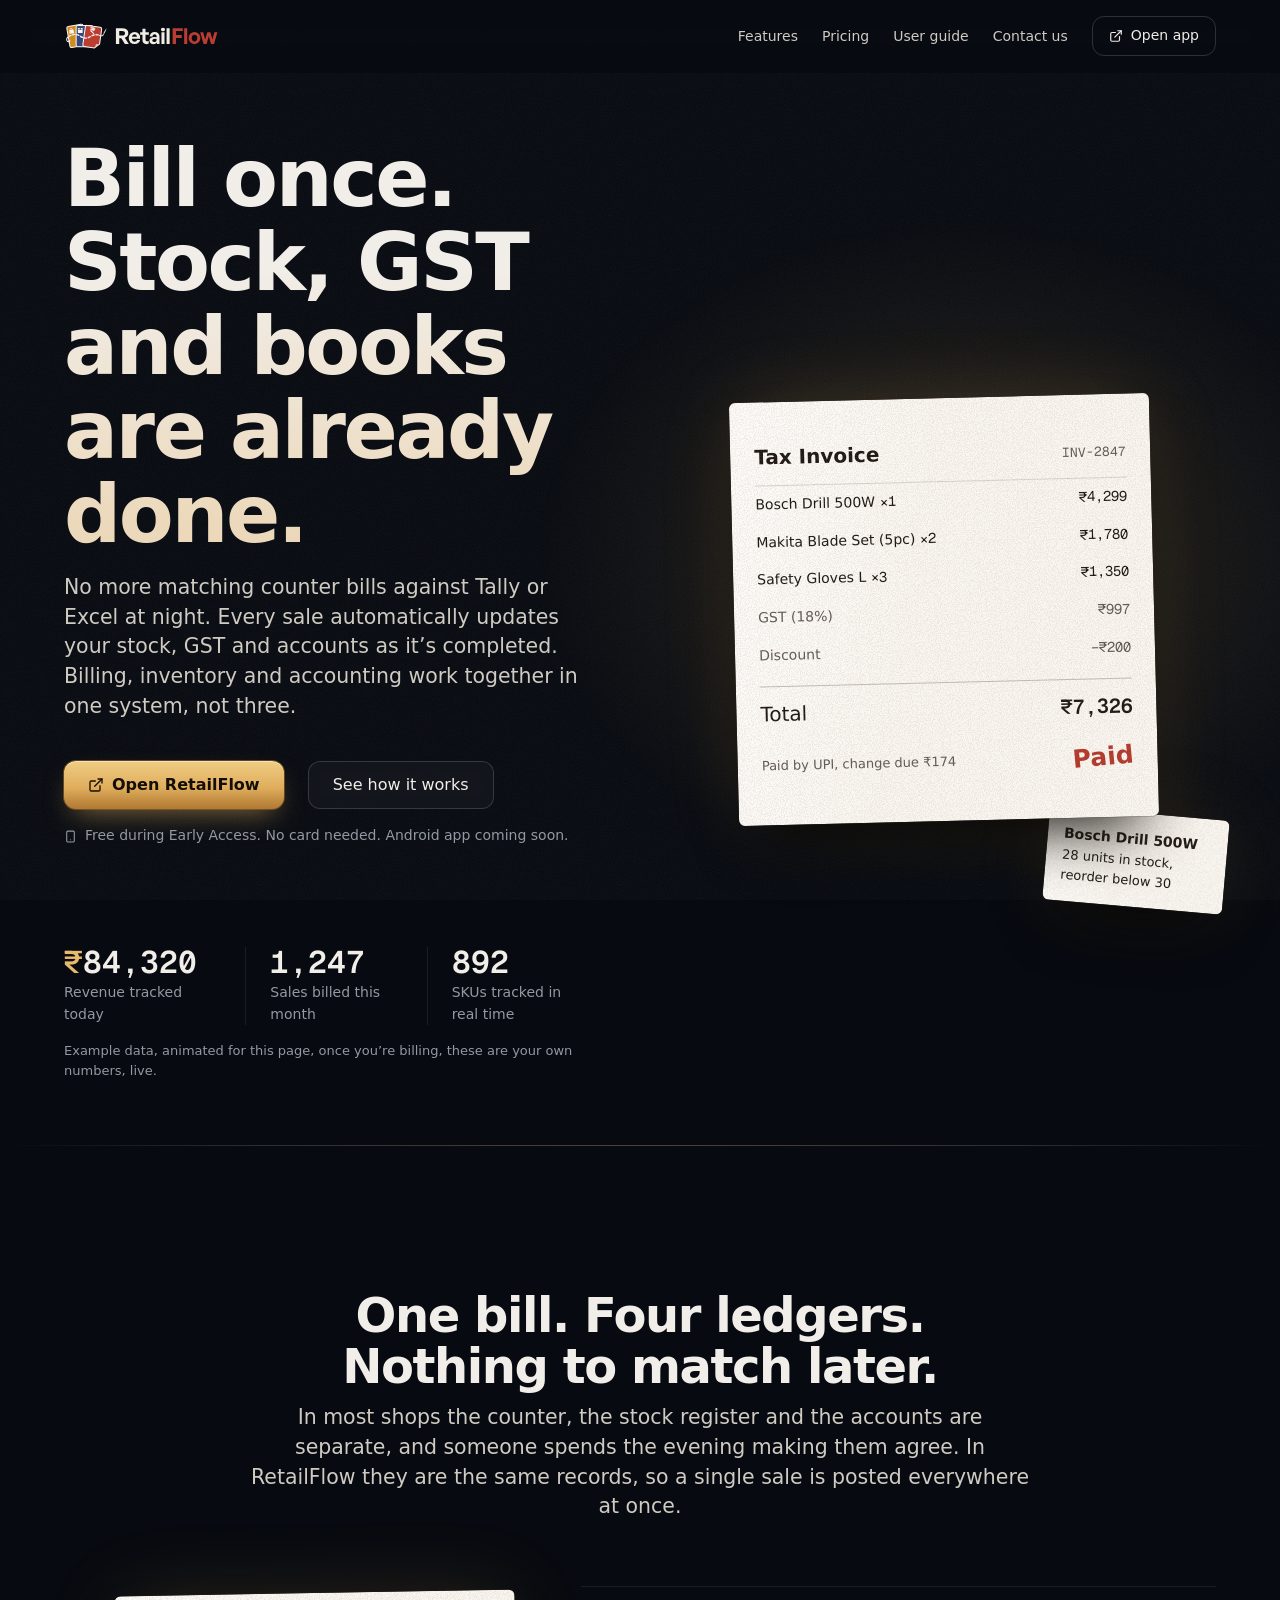
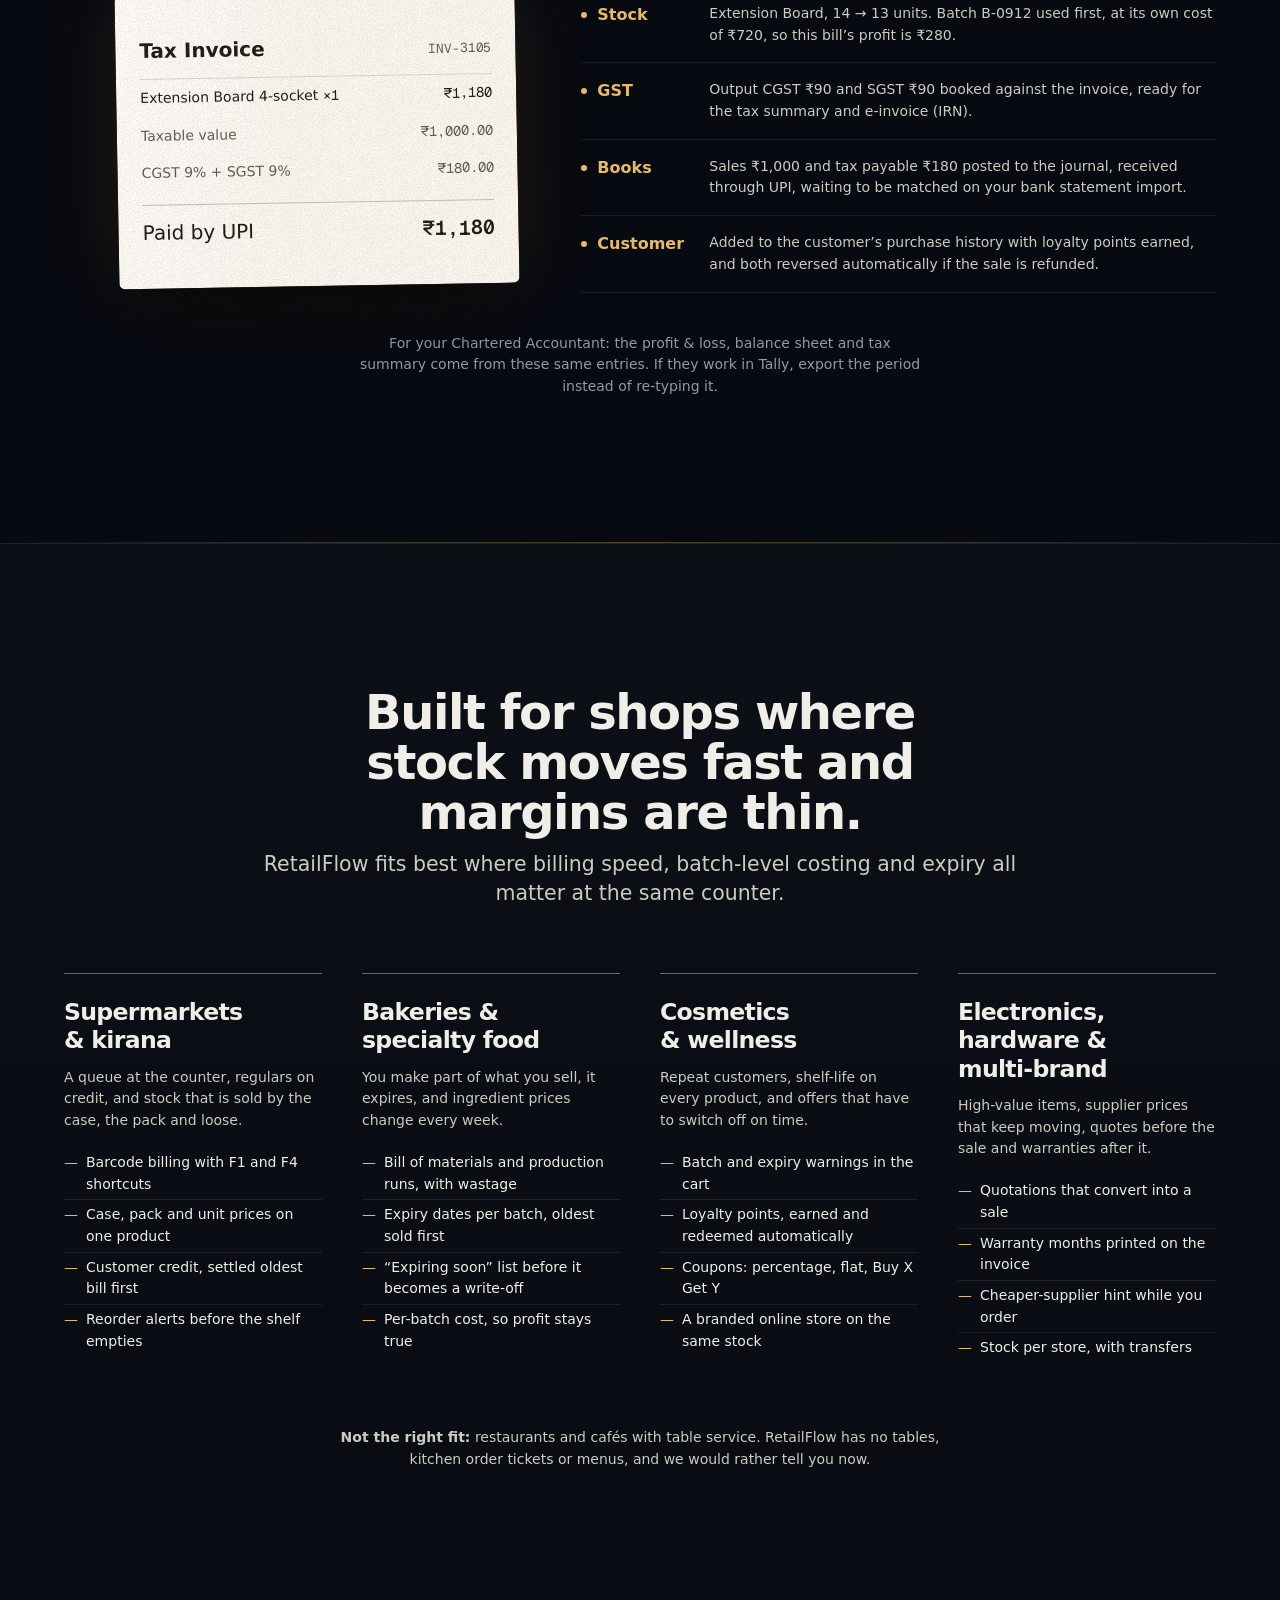
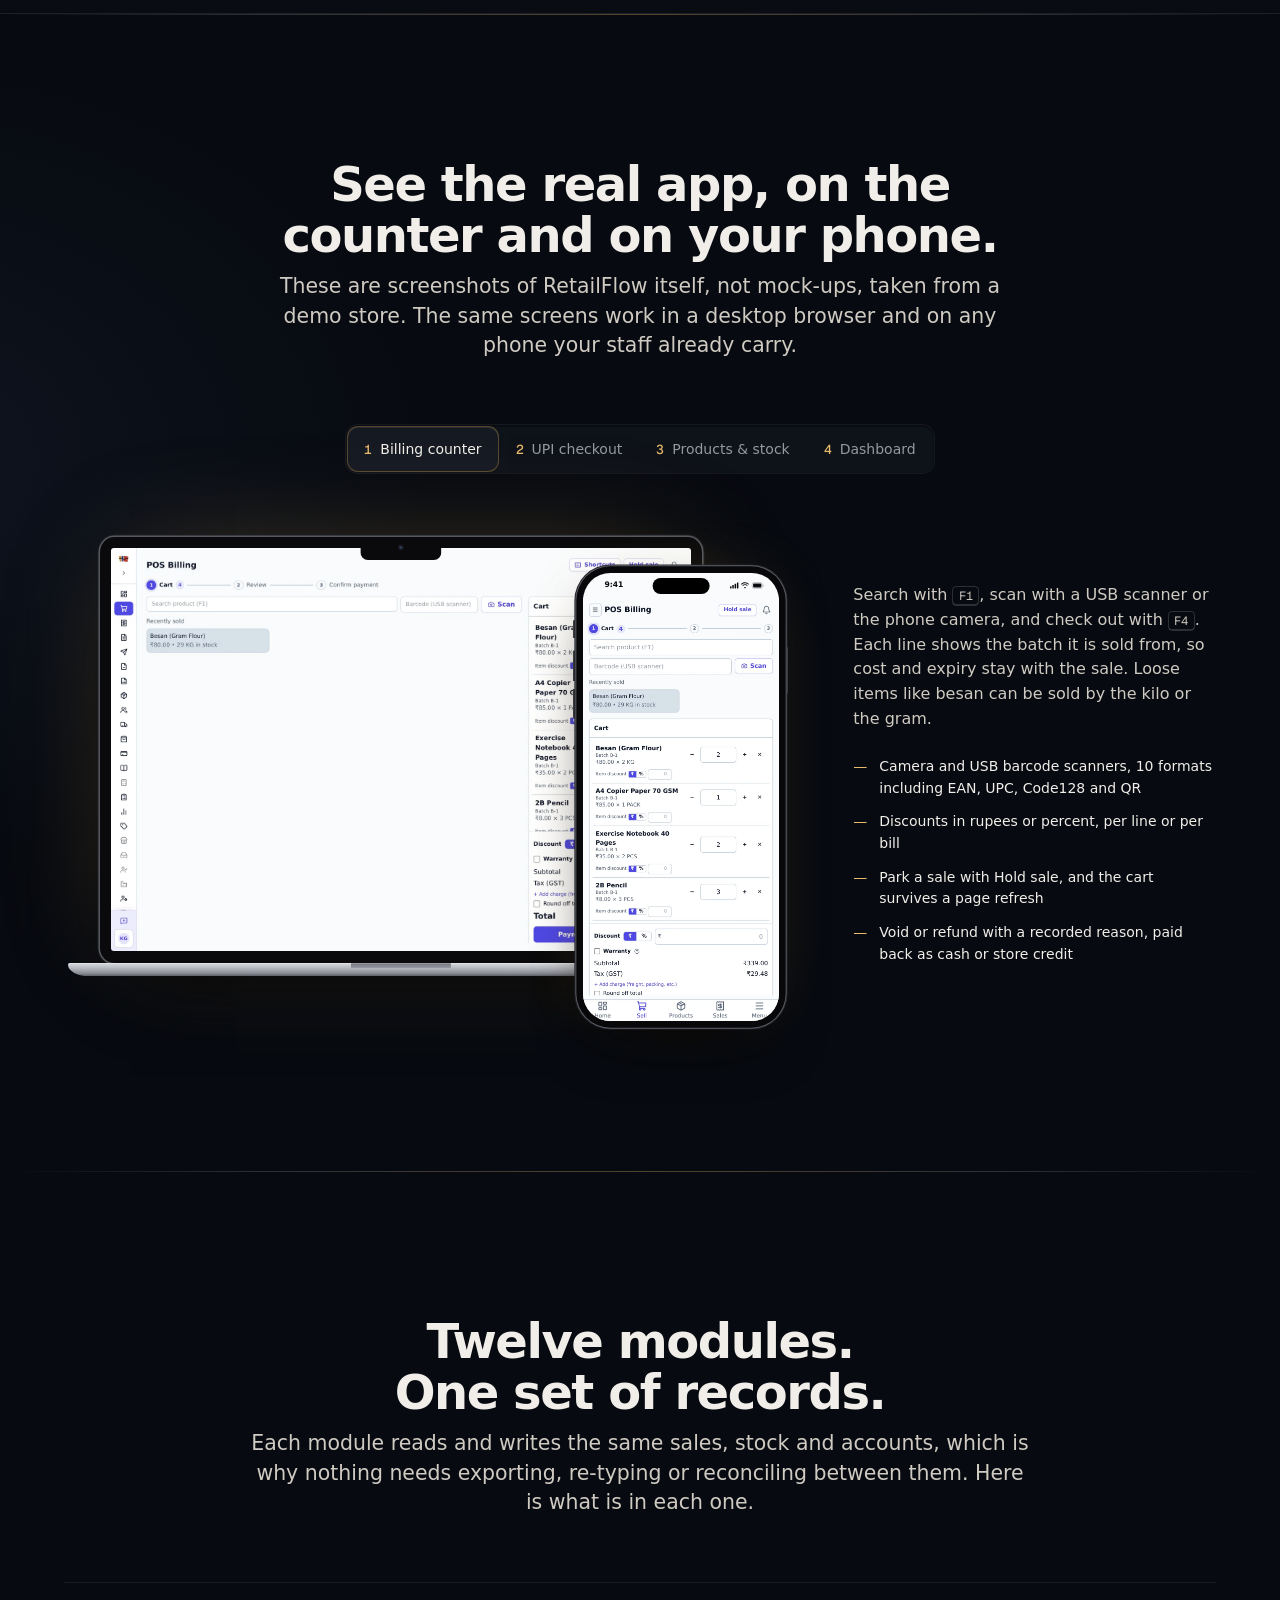
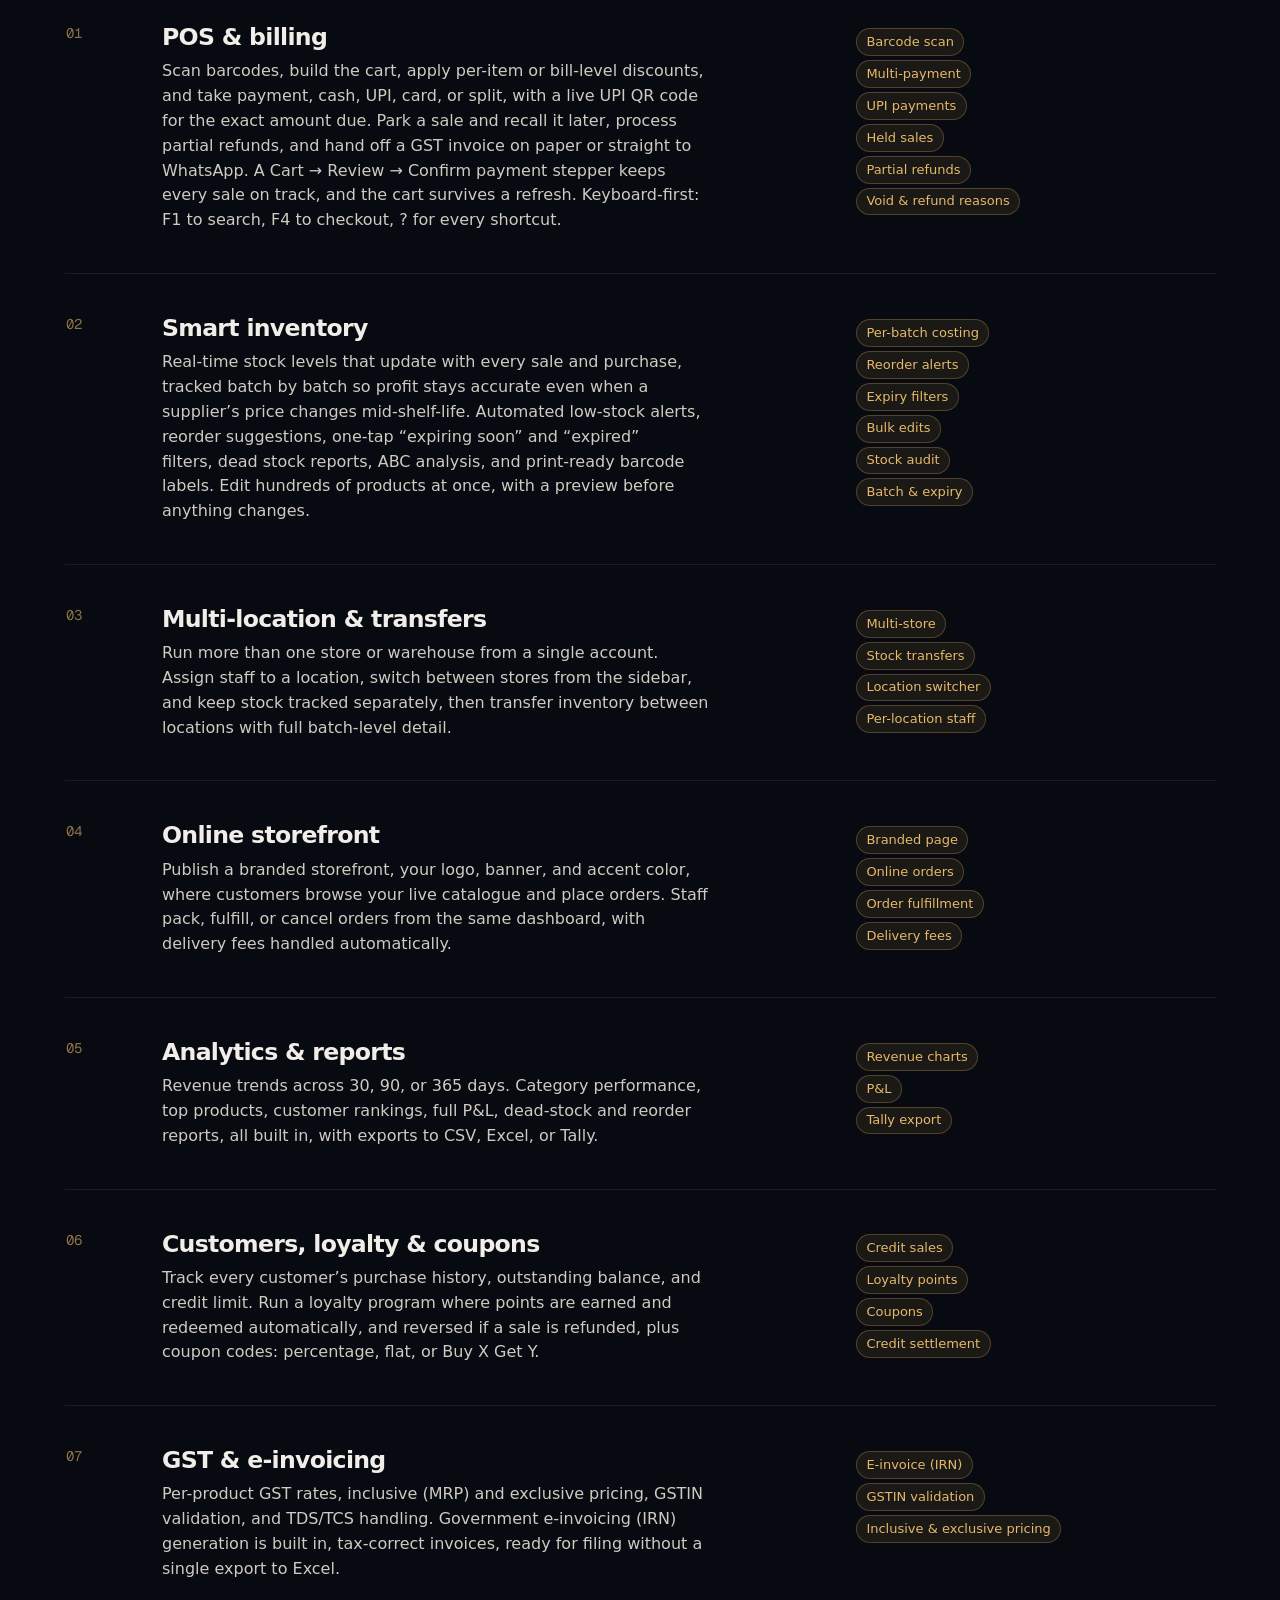
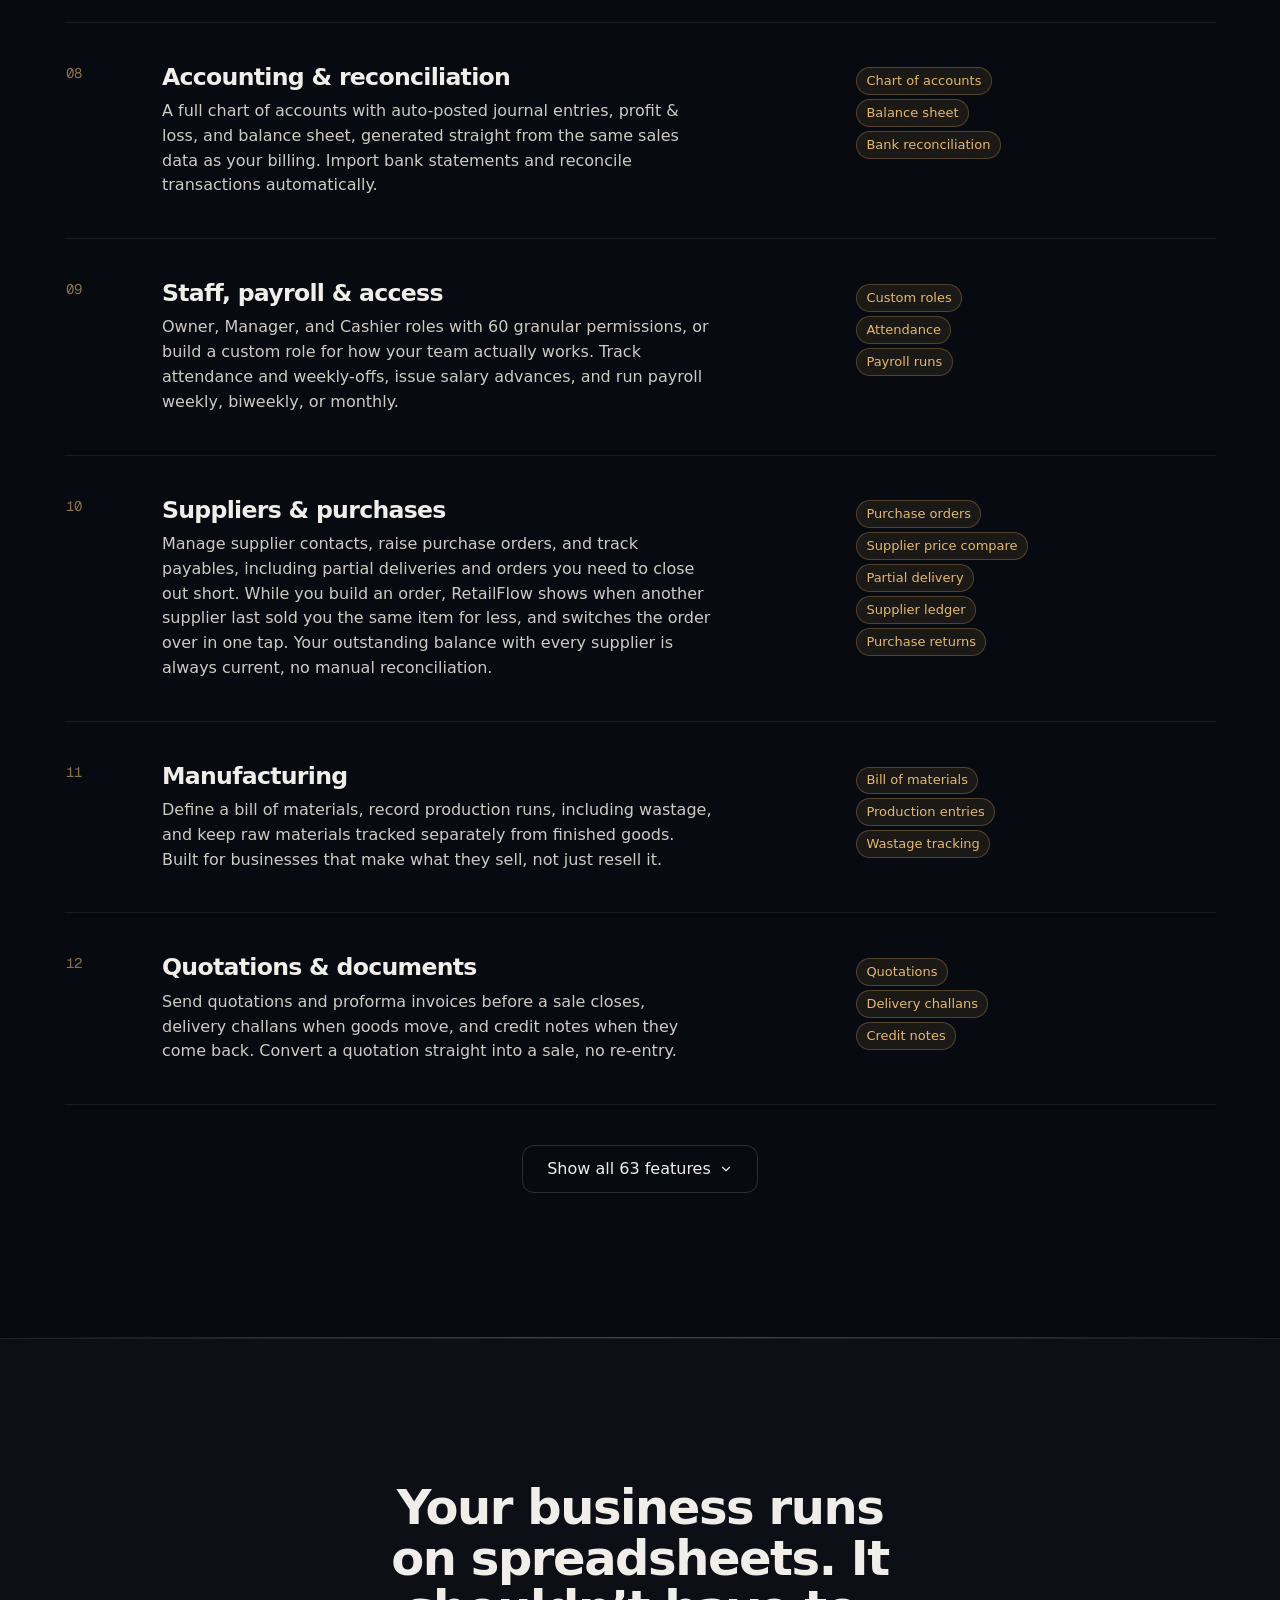
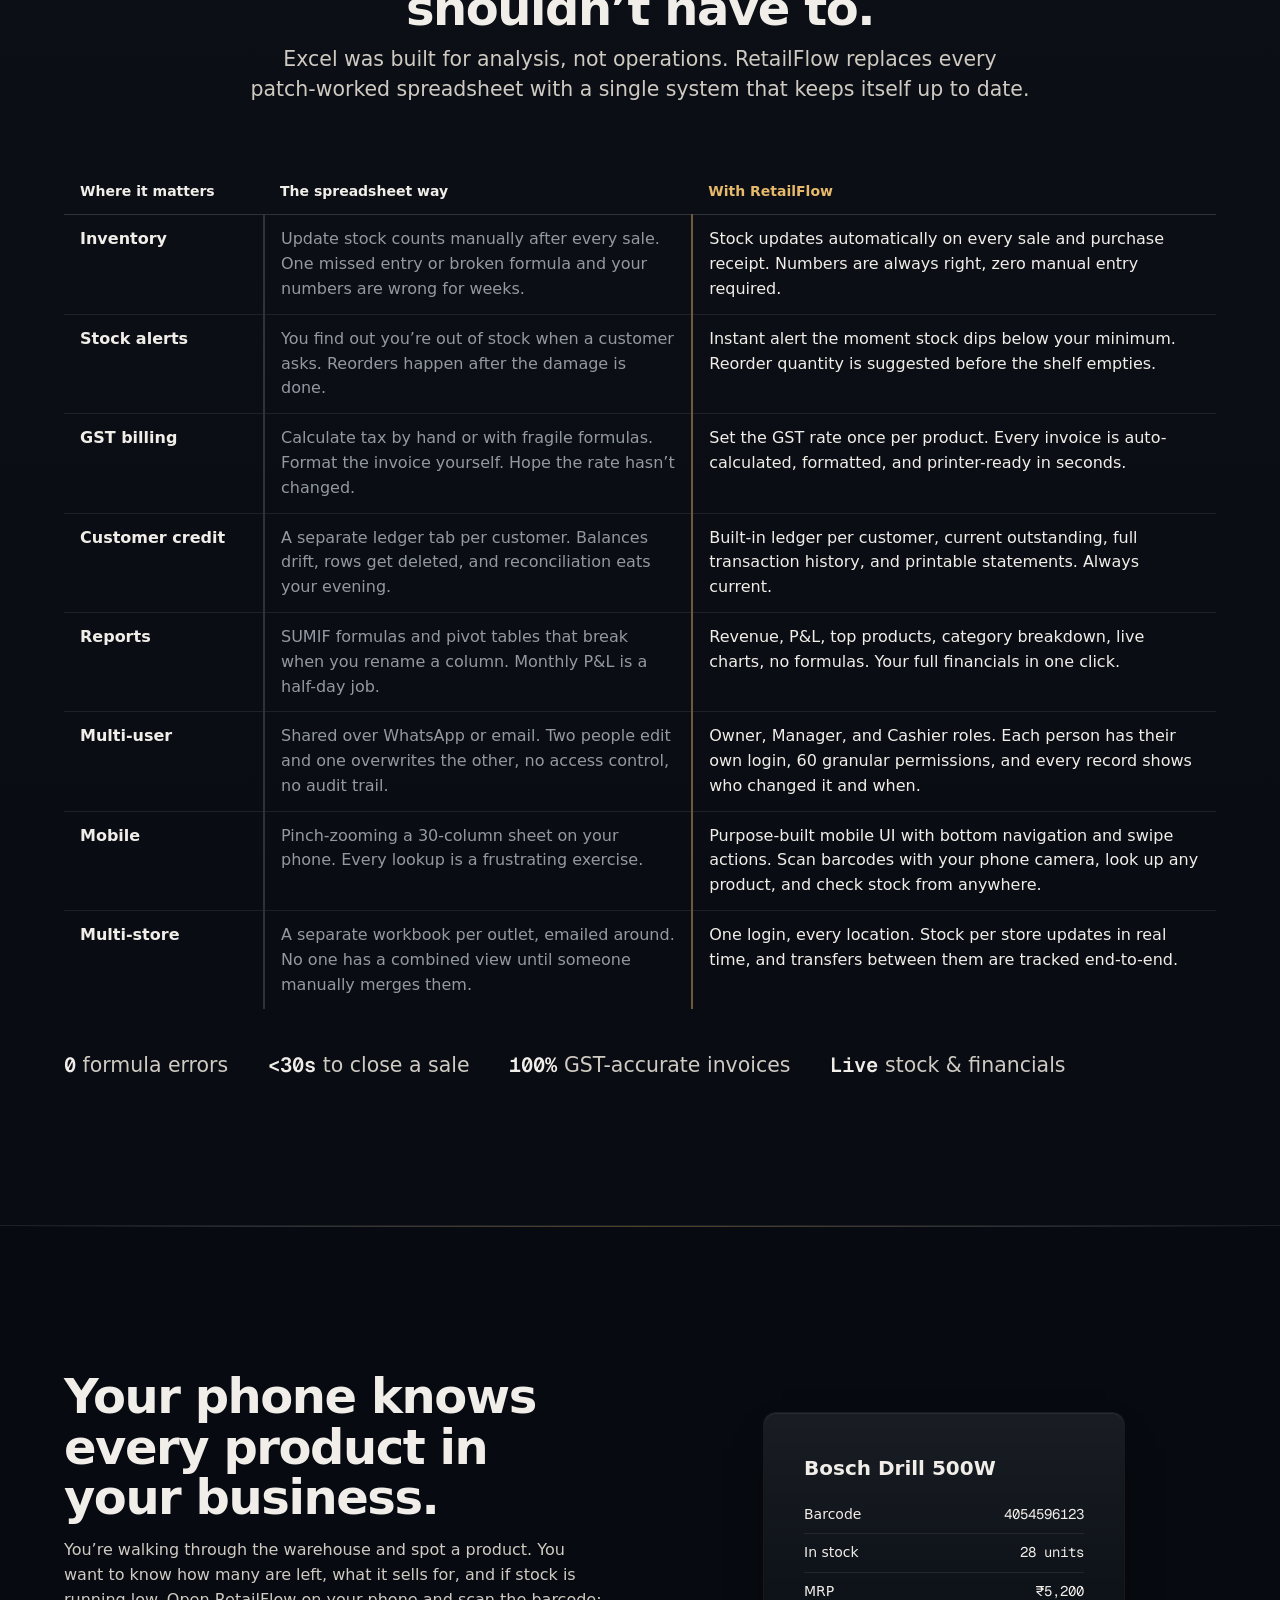
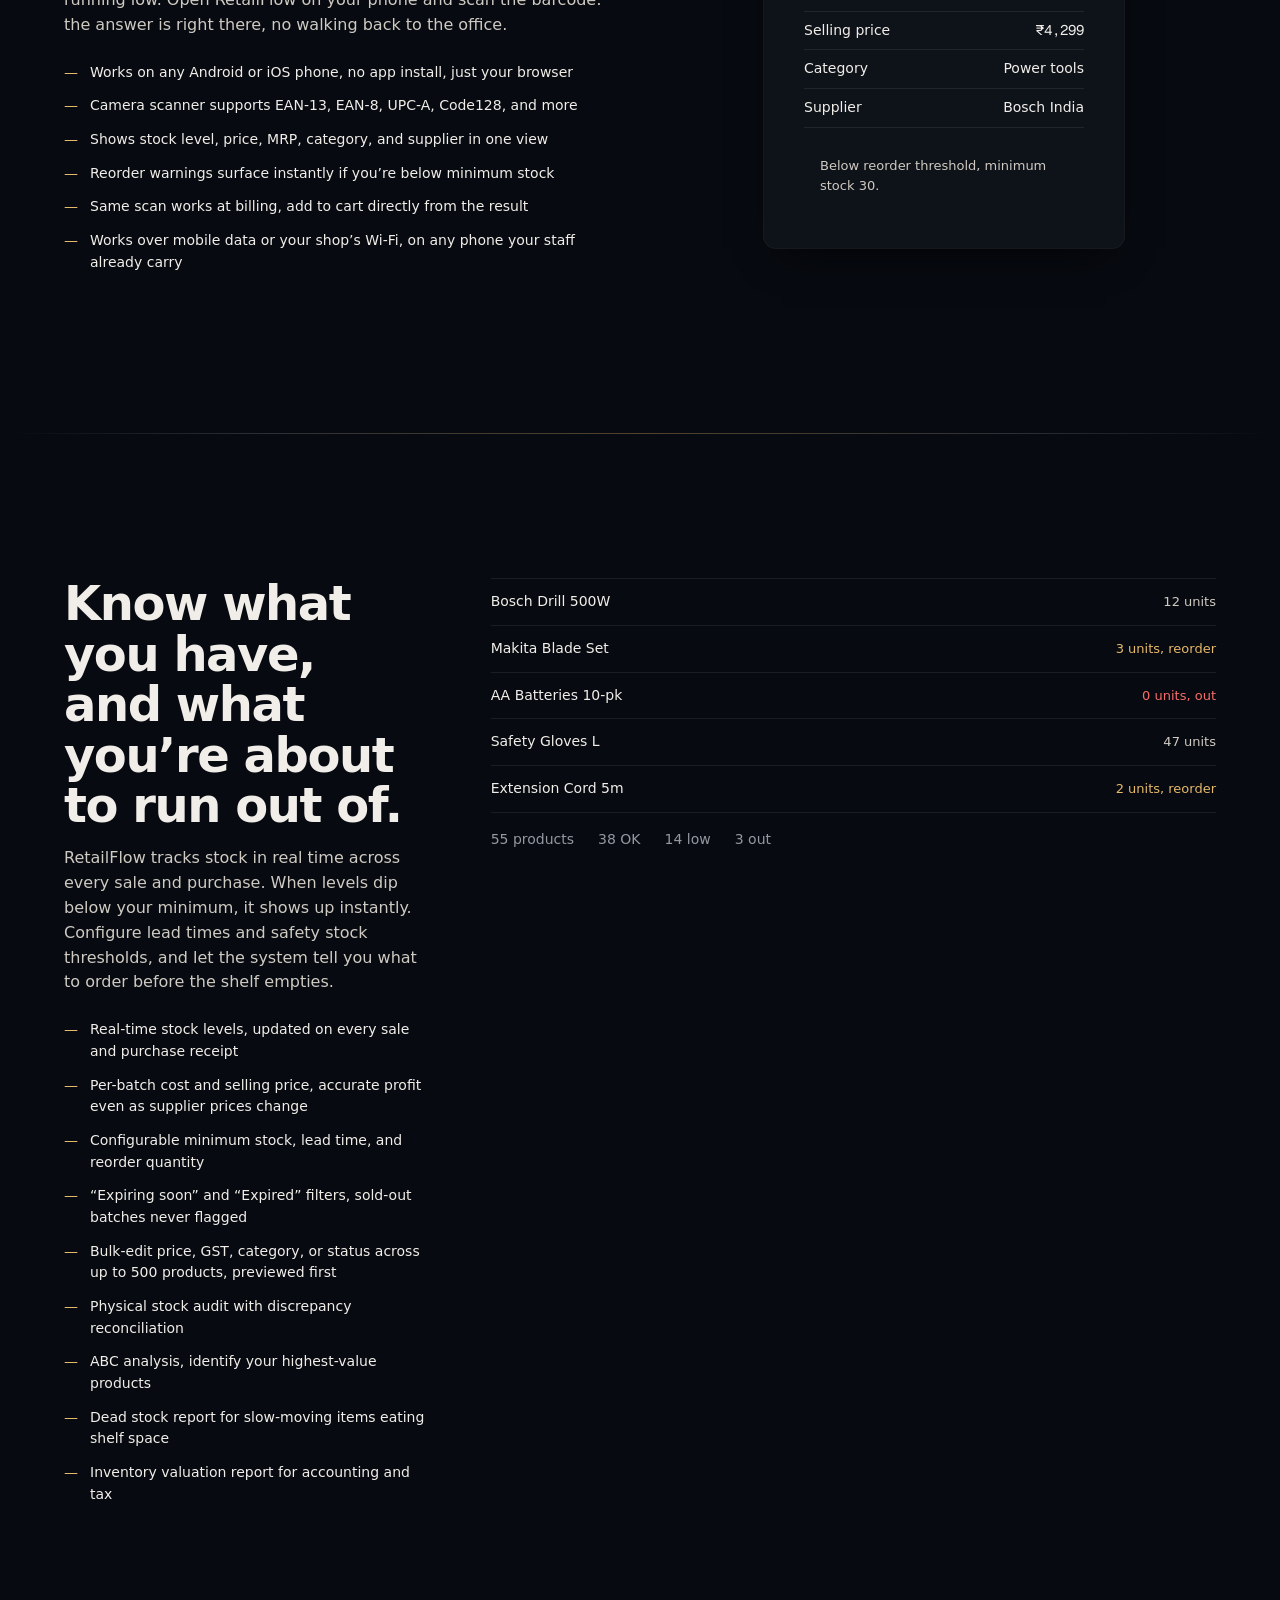
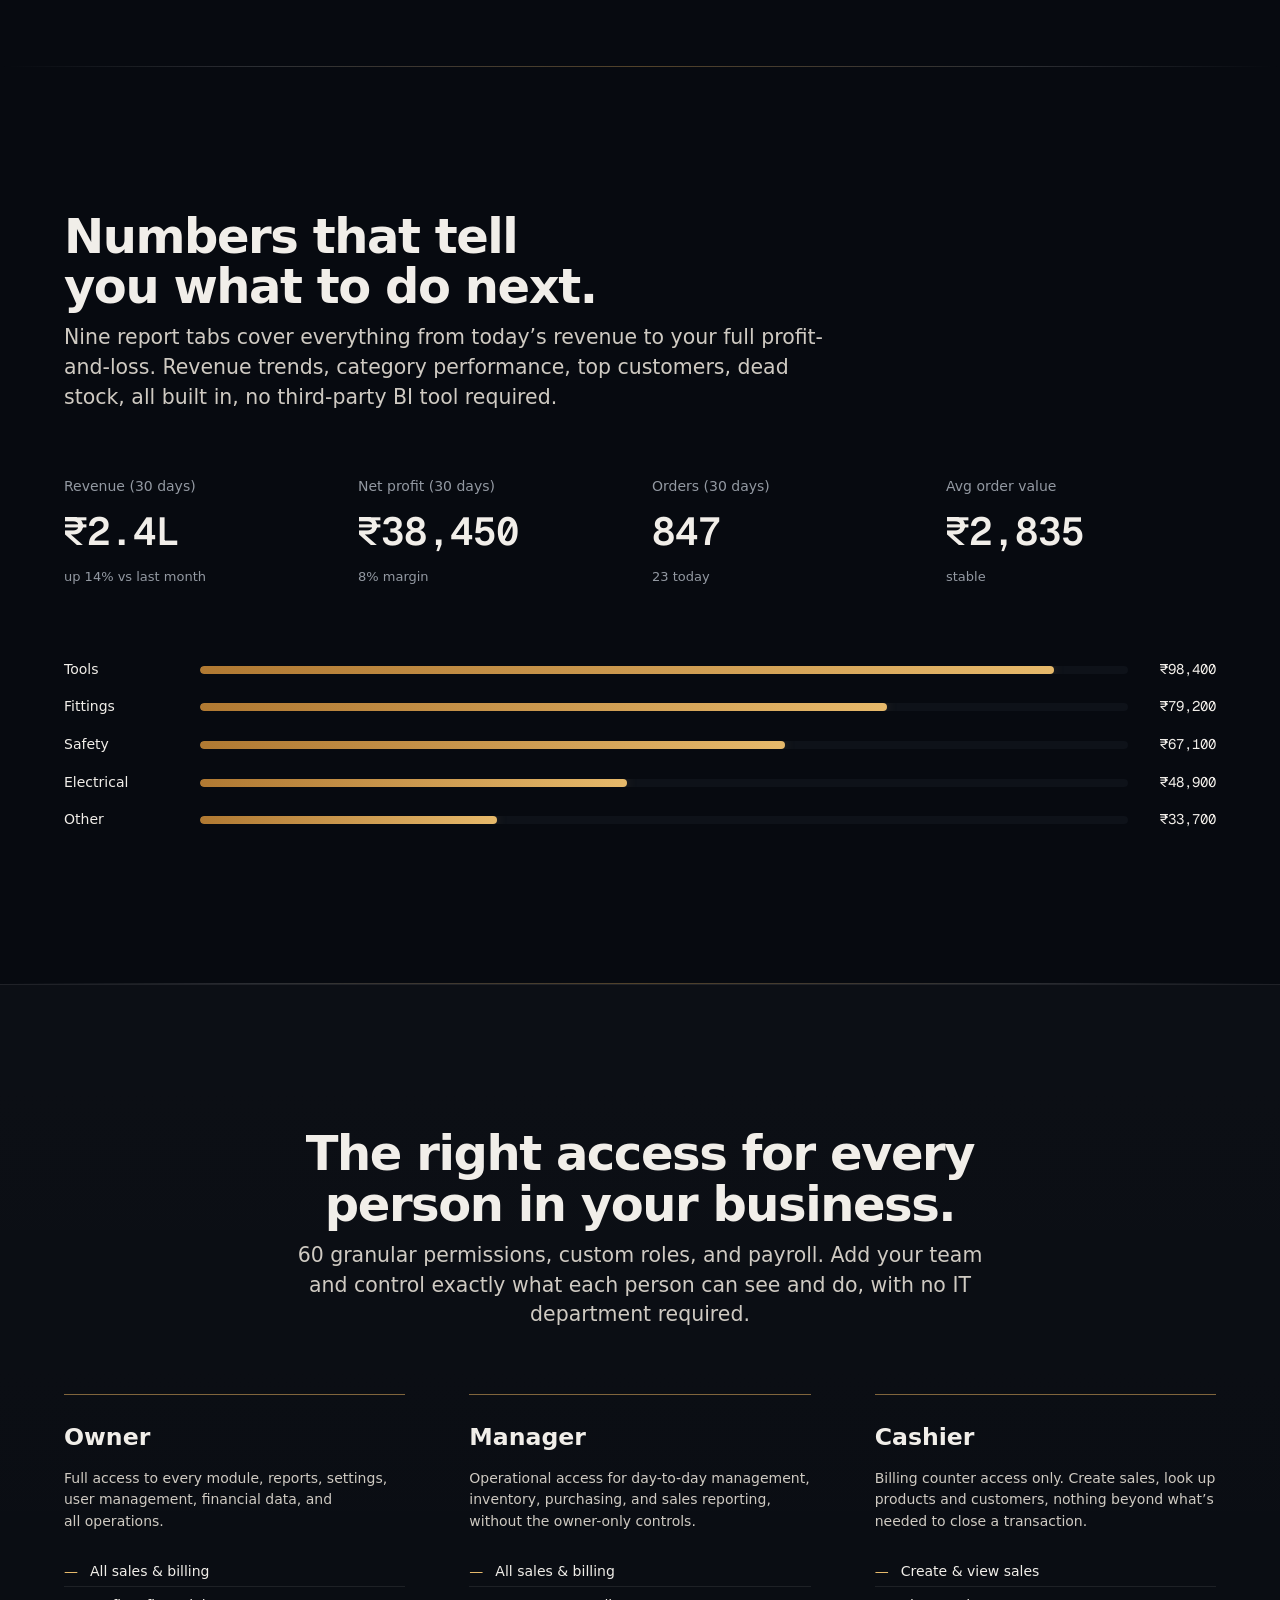
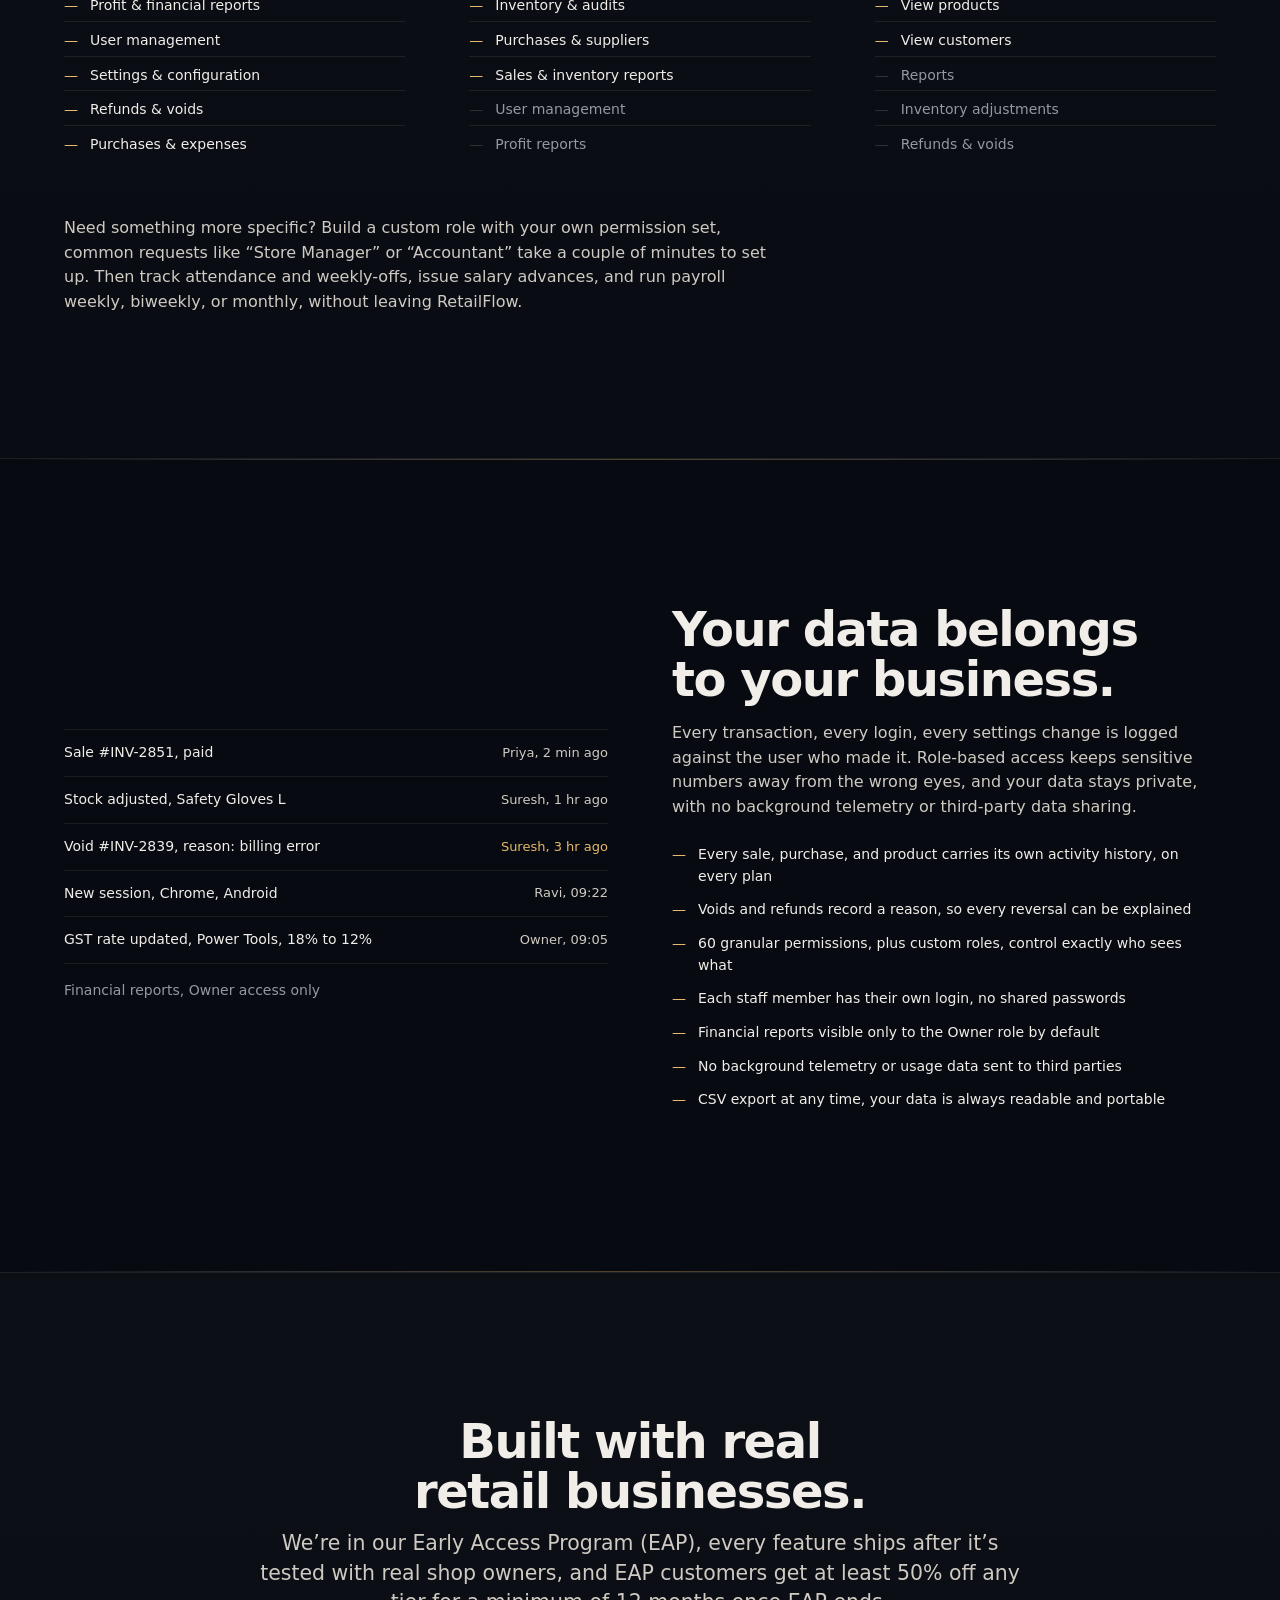
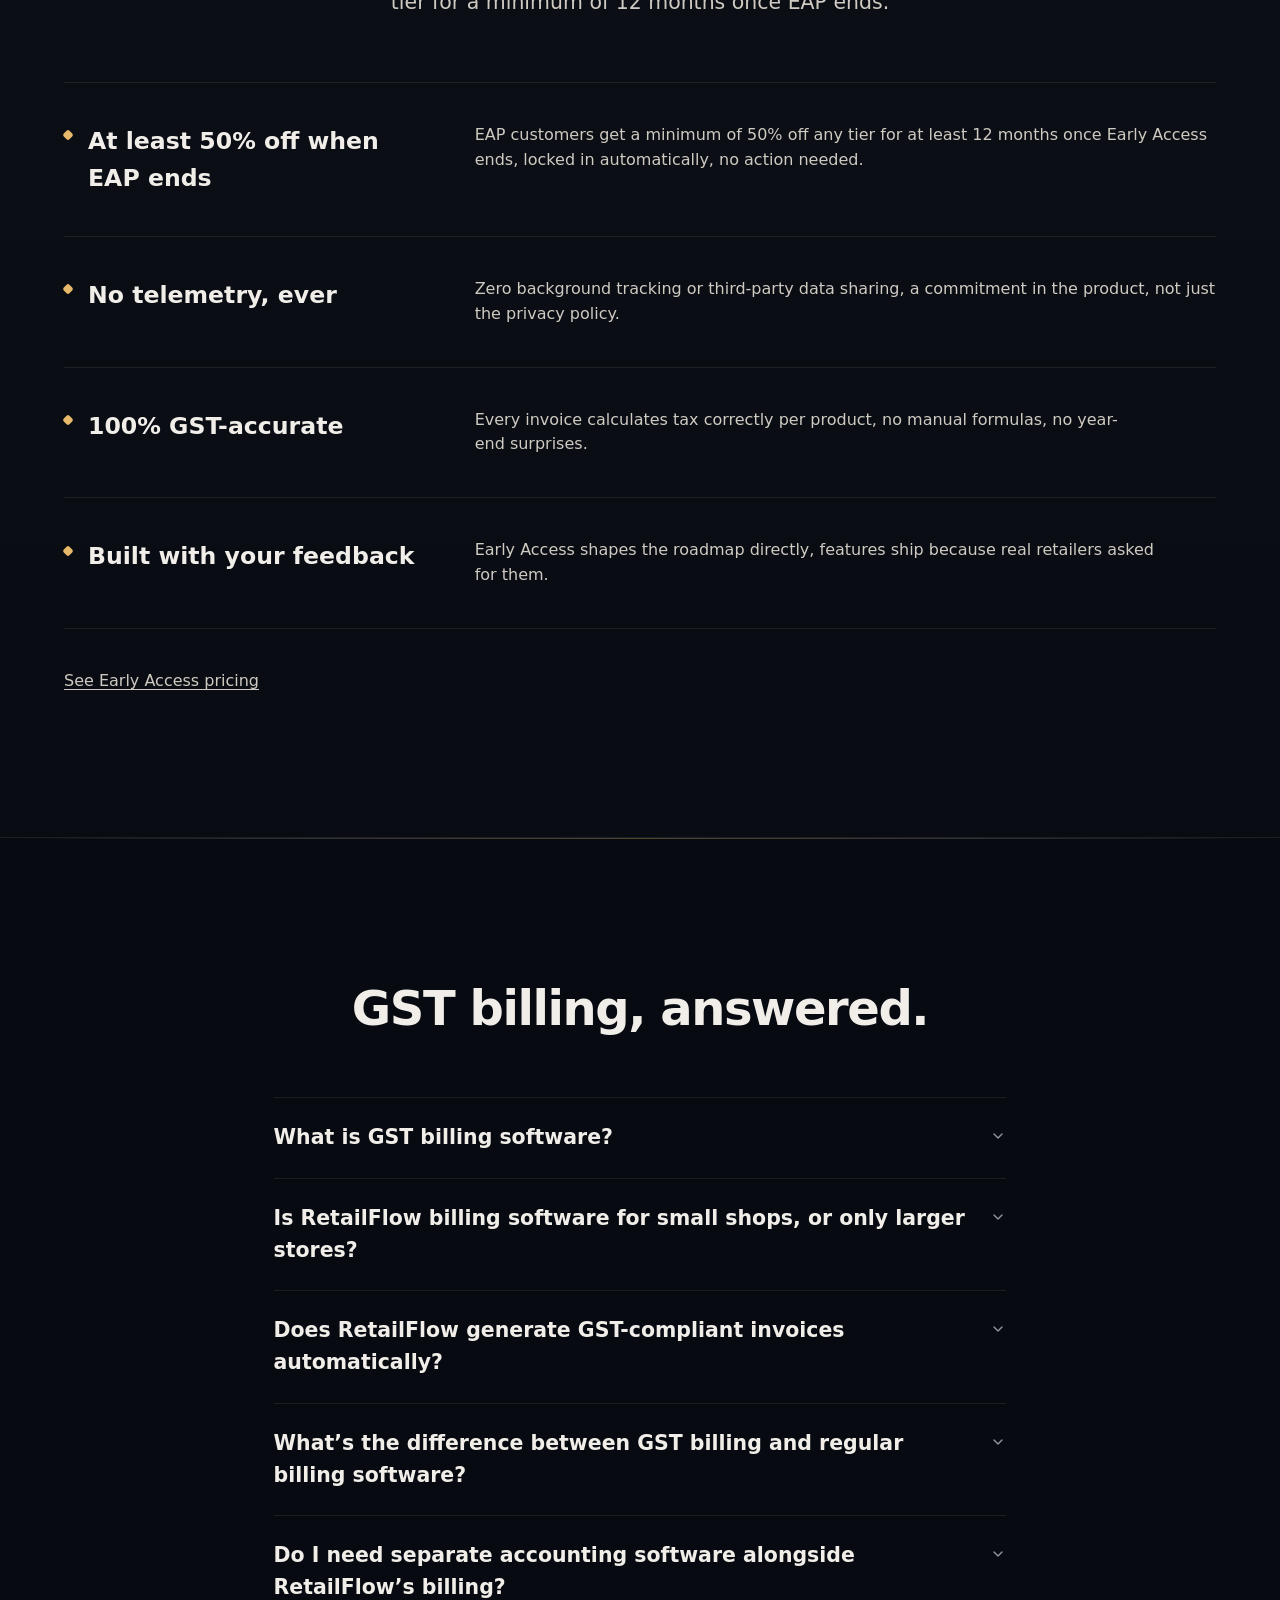
==== commit 8b256e11: "subheading modified" ====
--- a/index.html
+++ b/index.html
@@ -199,7 +199,7 @@
   <div class="container hero-grid">
     <div class="hero-copy" data-reveal style="--i:0">
       <h1 class="hero-hl">Bill once. Stock, GST and books are already done.</h1>
-      <p class="lead hero-lede">No more matching counter bills against Tally or Excel at night. Every sale updates your stock, GST and accounts the moment it’s paid, because billing, inventory and accounting are one system, not three.</p>
+      <p class="lead hero-lede">No more matching counter bills against Tally or Excel at night. Every sale automatically updates your stock, GST and accounts as it’s completed. Billing, inventory and accounting work together in one system, not three.</p>
       <div class="hero-actions">
         <a href="https://app.retailflow.co.in/" class="btn btn--primary" target="_blank" rel="noopener">
           <svg width="16" height="16" viewBox="0 0 24 24" fill="none" stroke="currentColor" stroke-width="2" stroke-linecap="round" stroke-linejoin="round" aria-hidden="true"><path d="M18 13v6a2 2 0 0 1-2 2H5a2 2 0 0 1-2-2V8a2 2 0 0 1 2-2h6"/><polyline points="15 3 21 3 21 9"/><line x1="10" y1="14" x2="21" y2="3"/></svg>
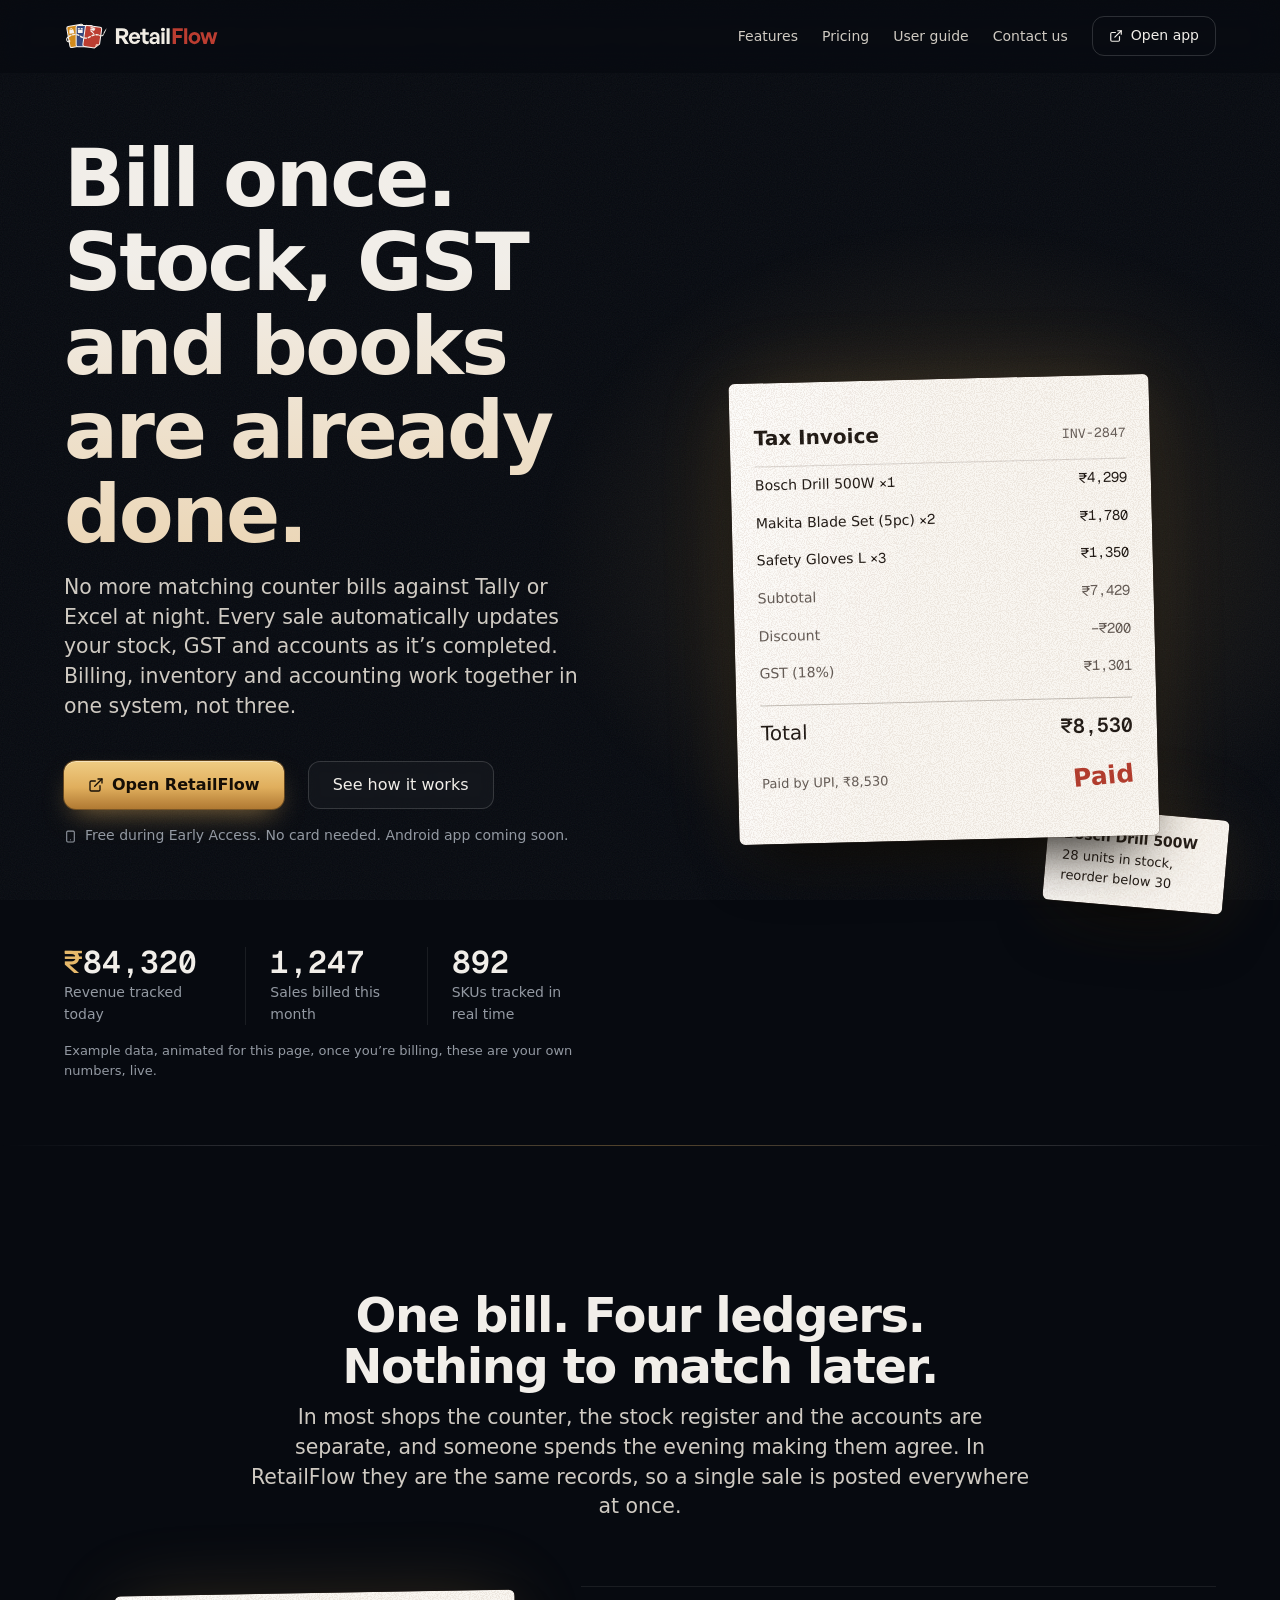
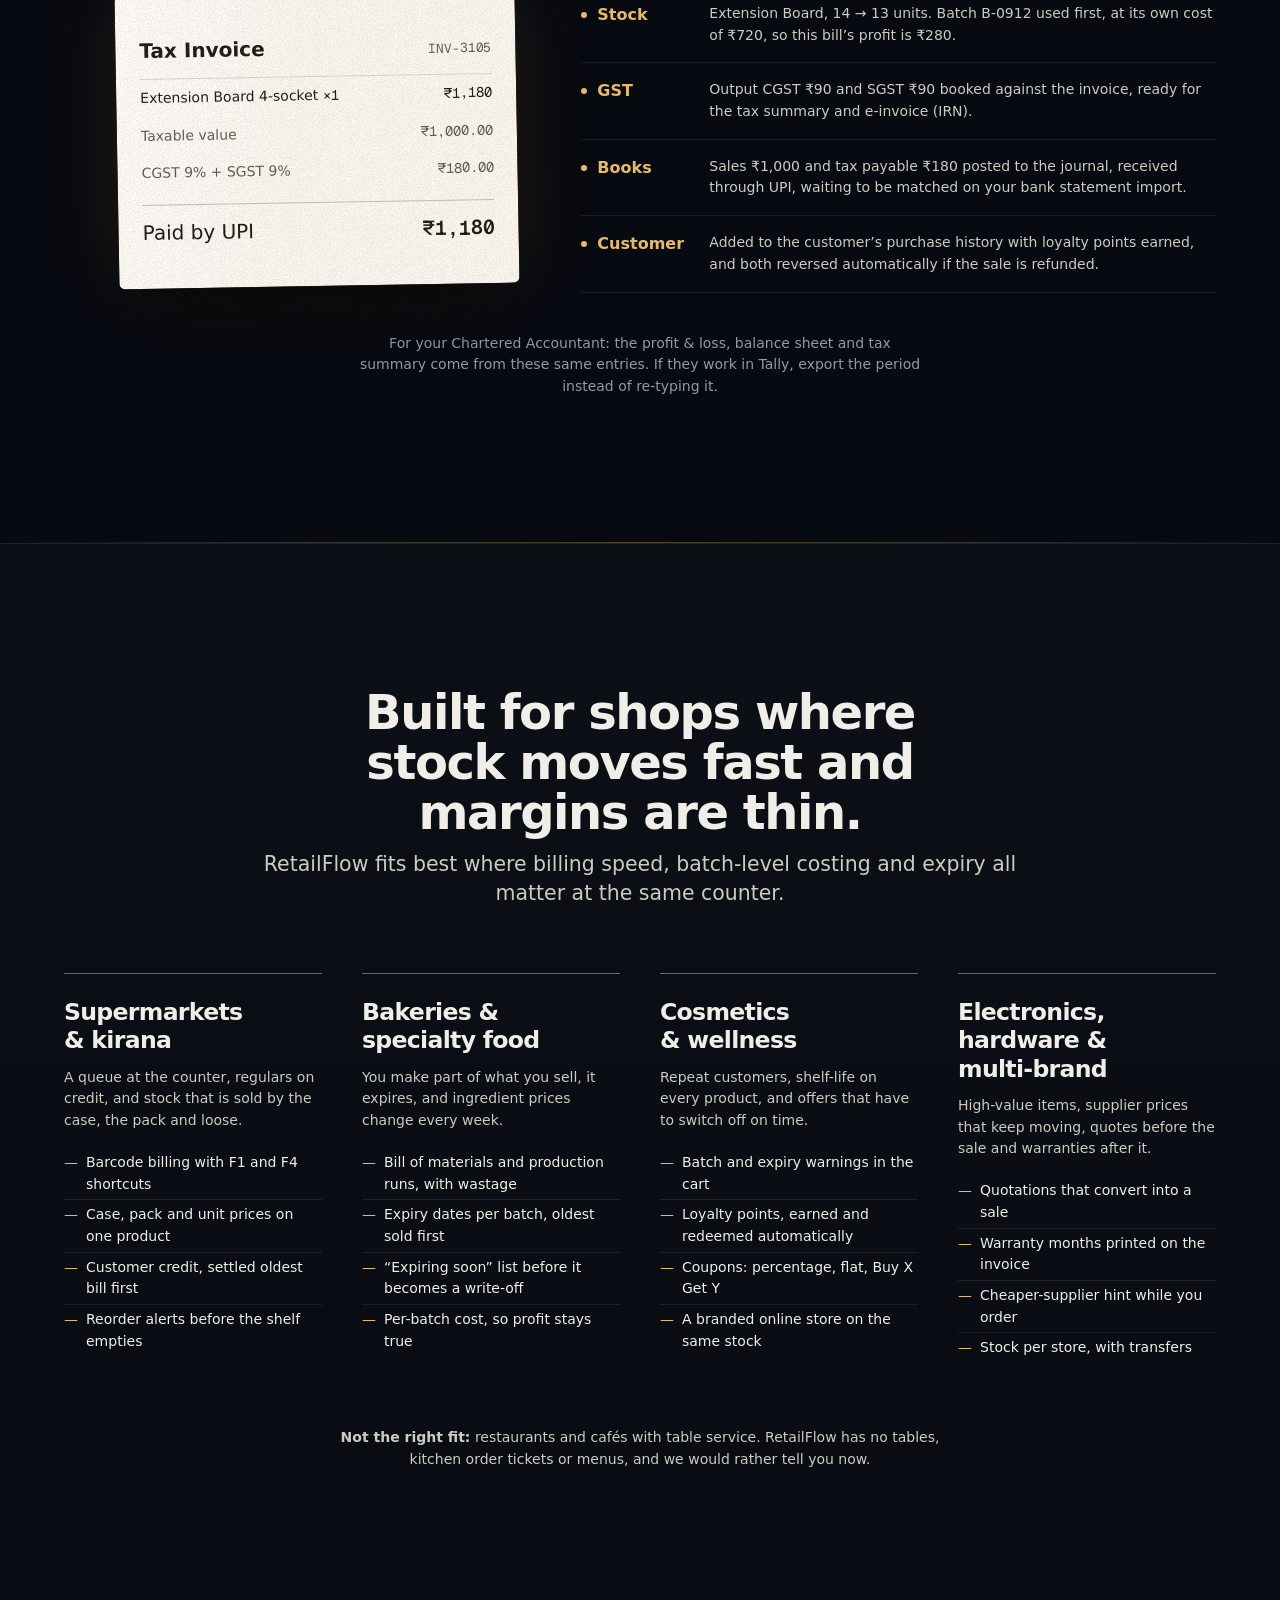
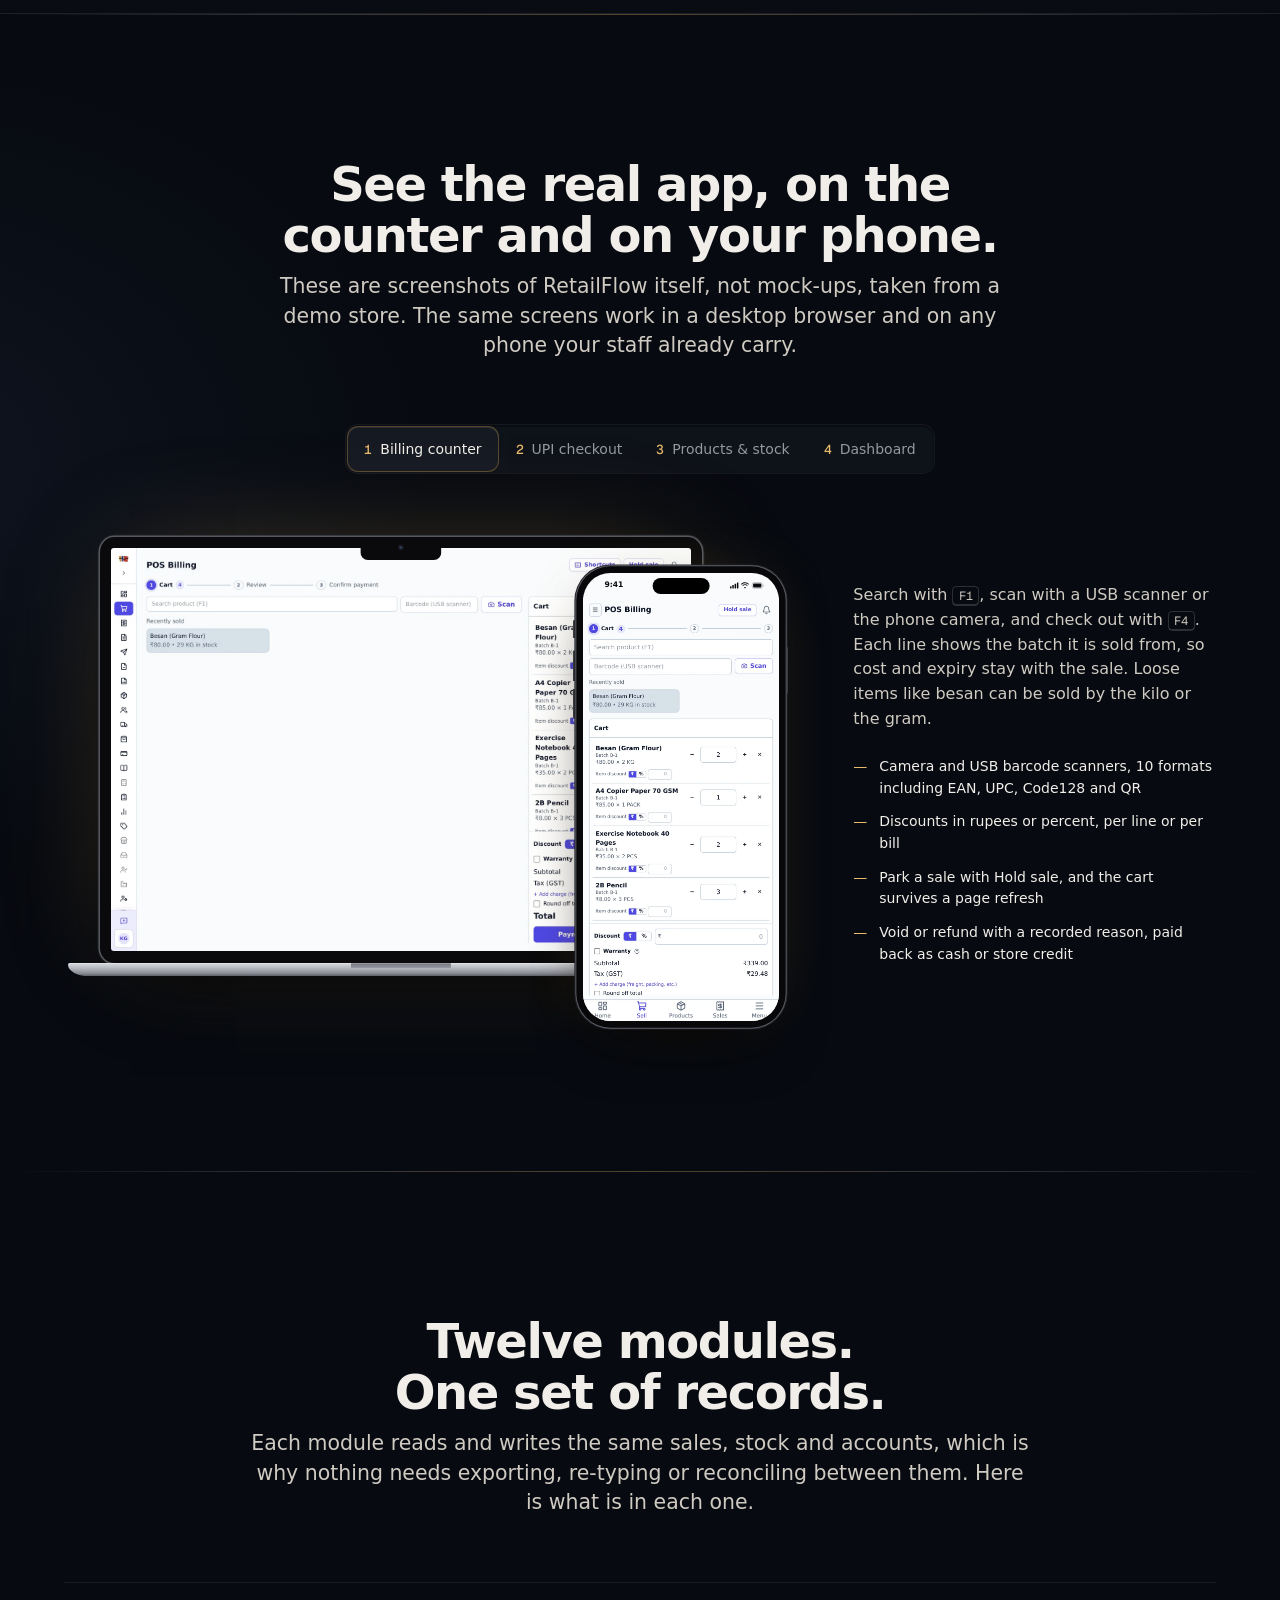
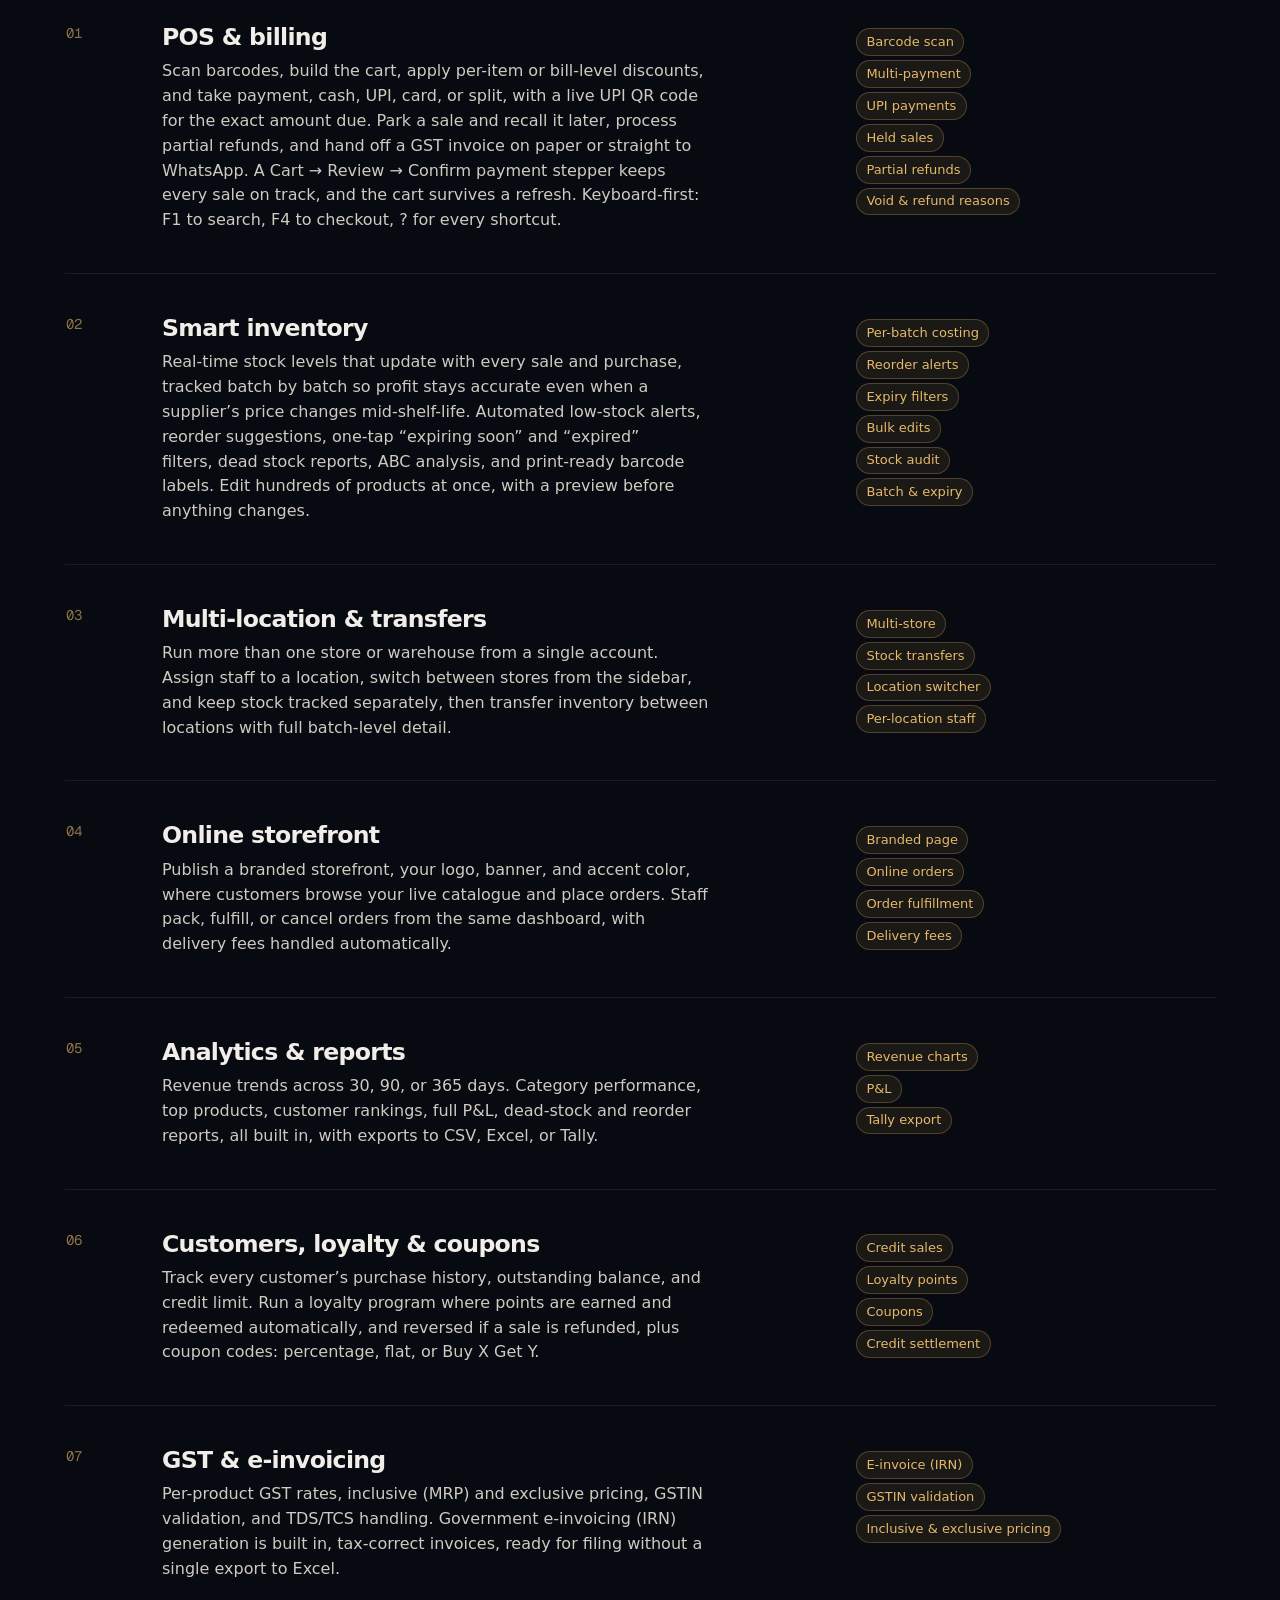
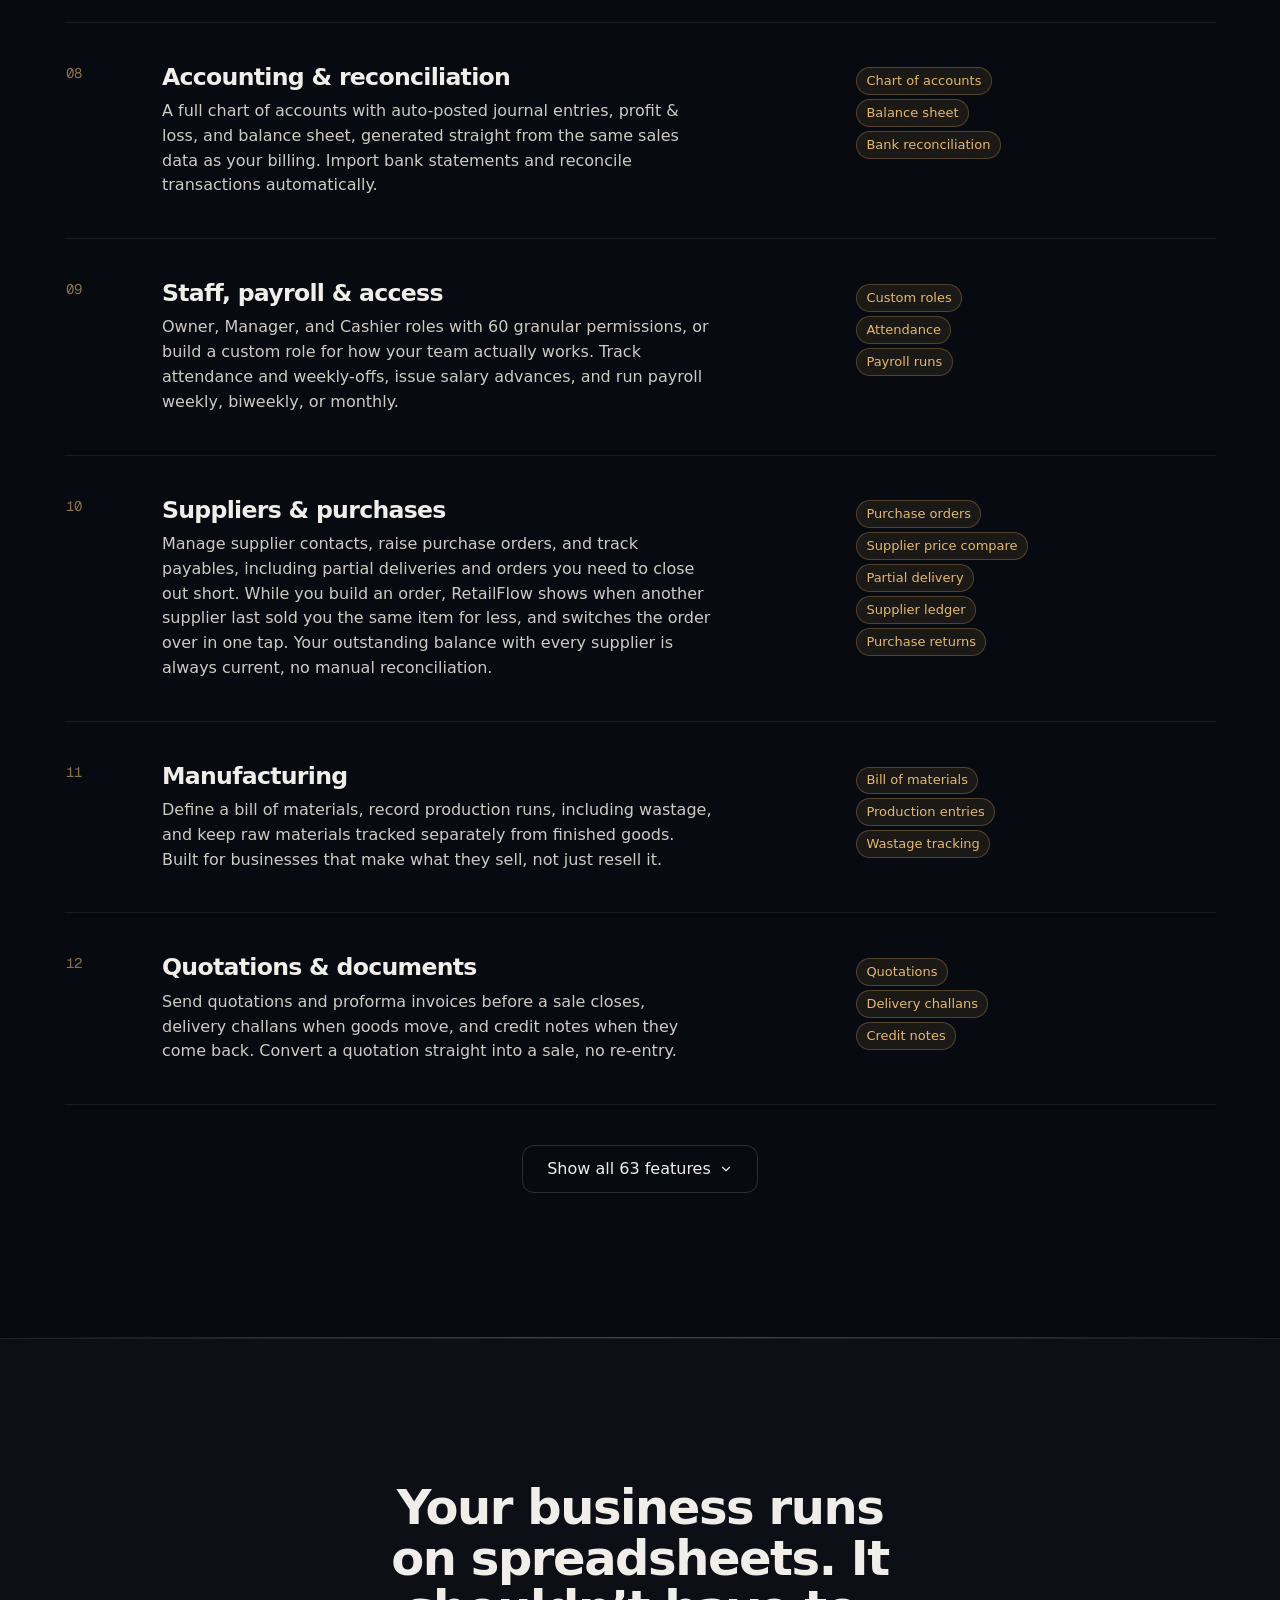
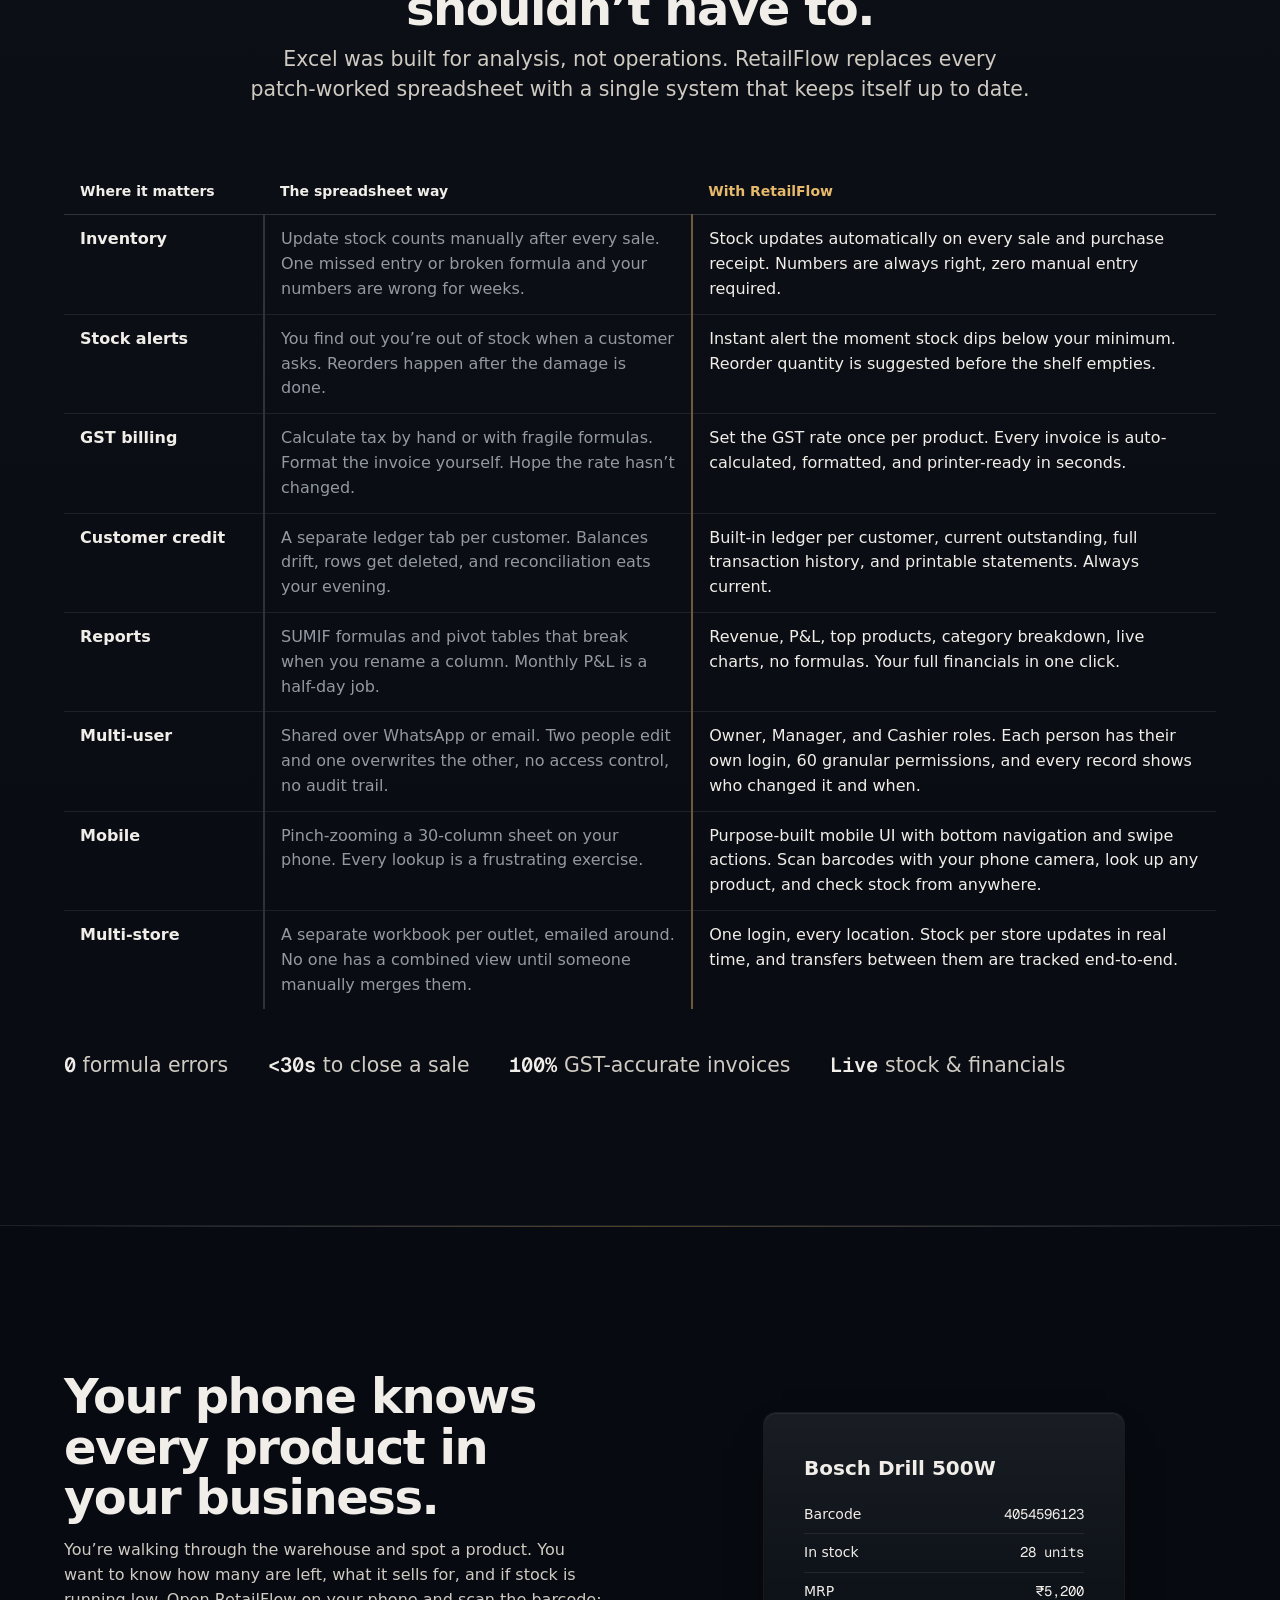
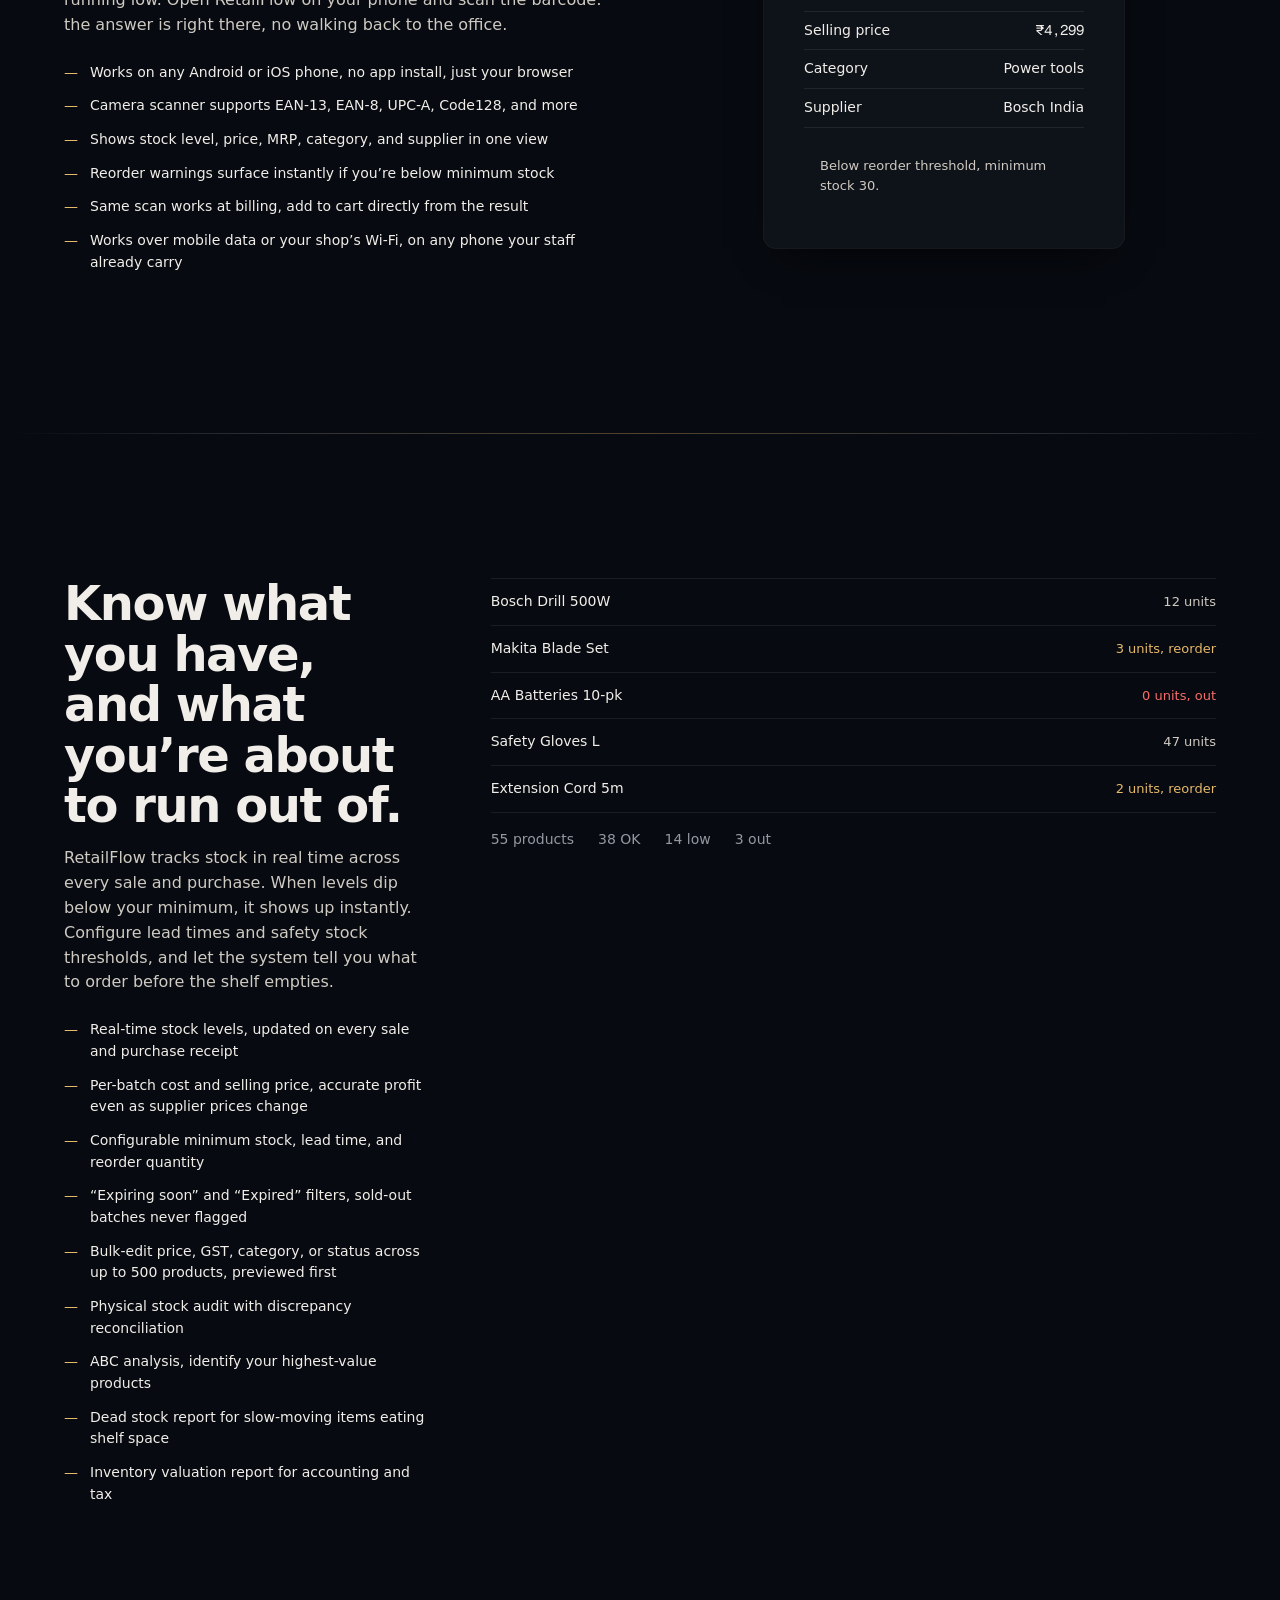
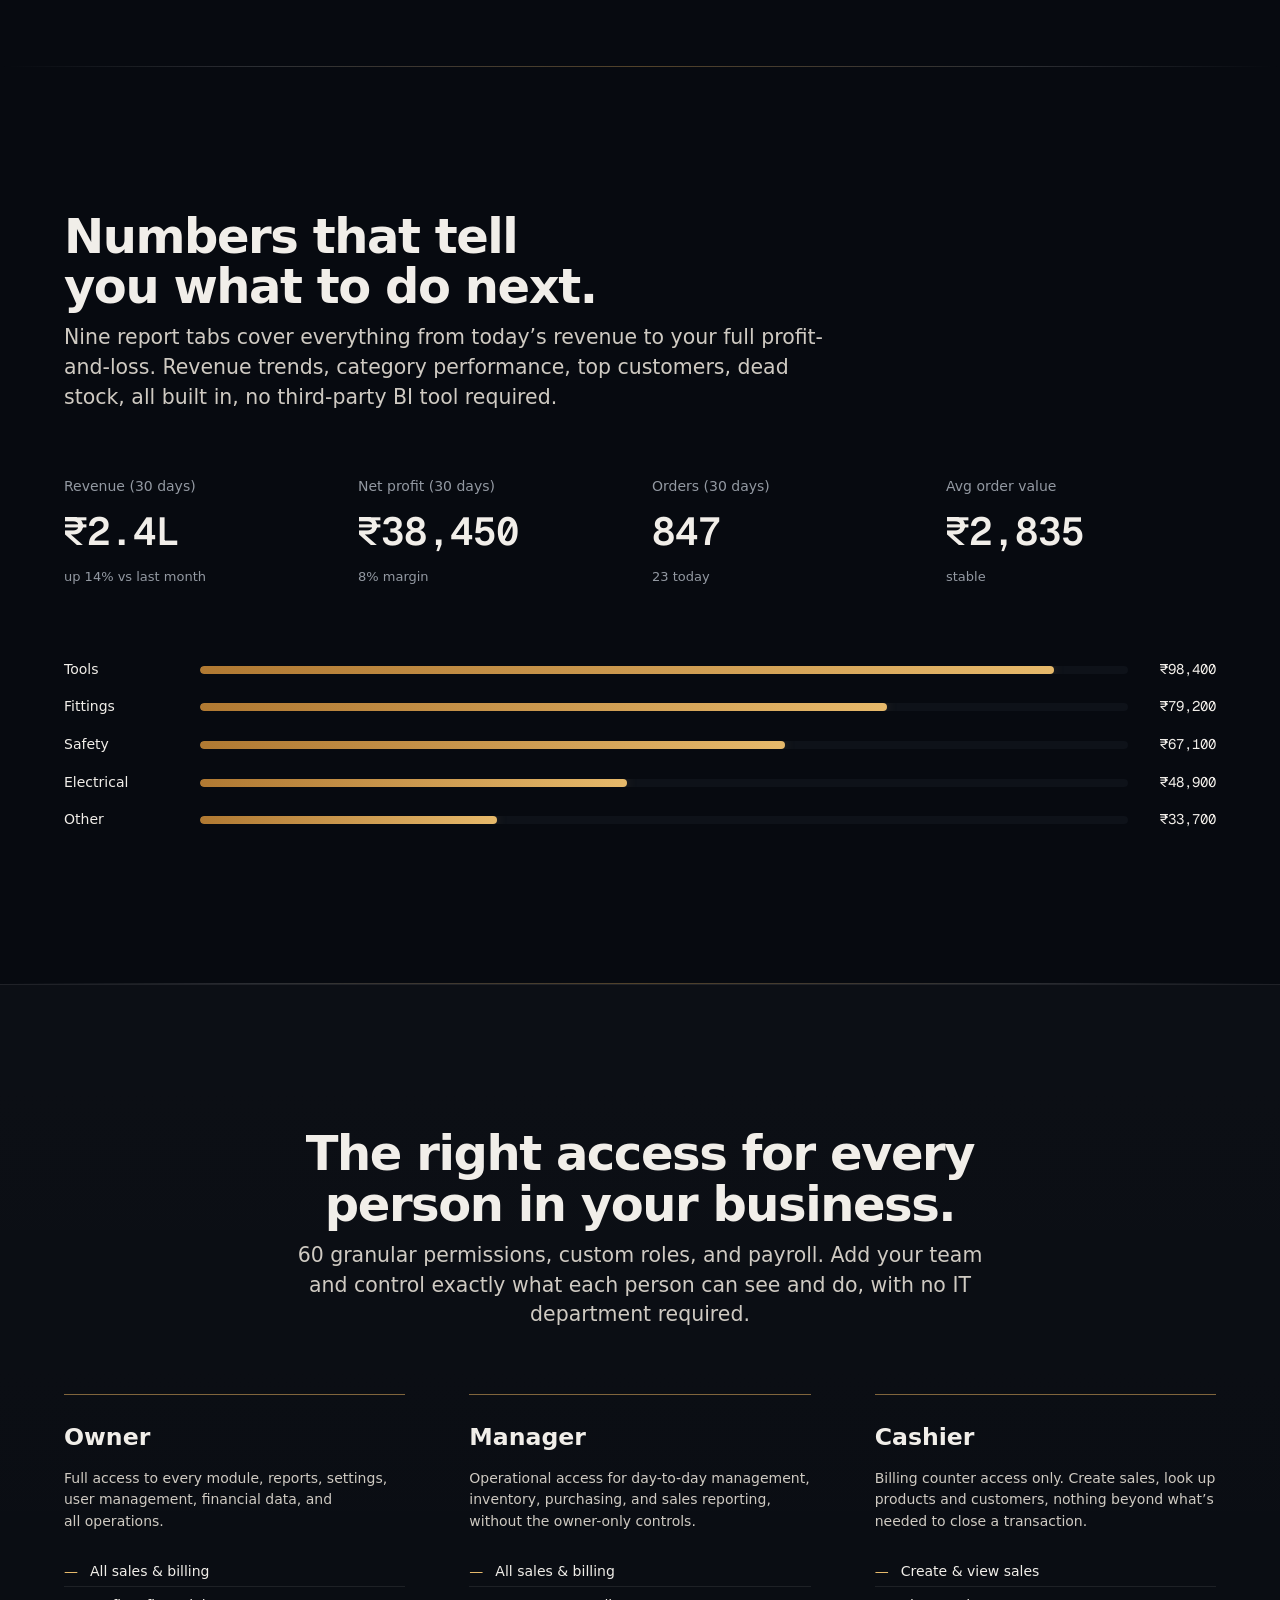
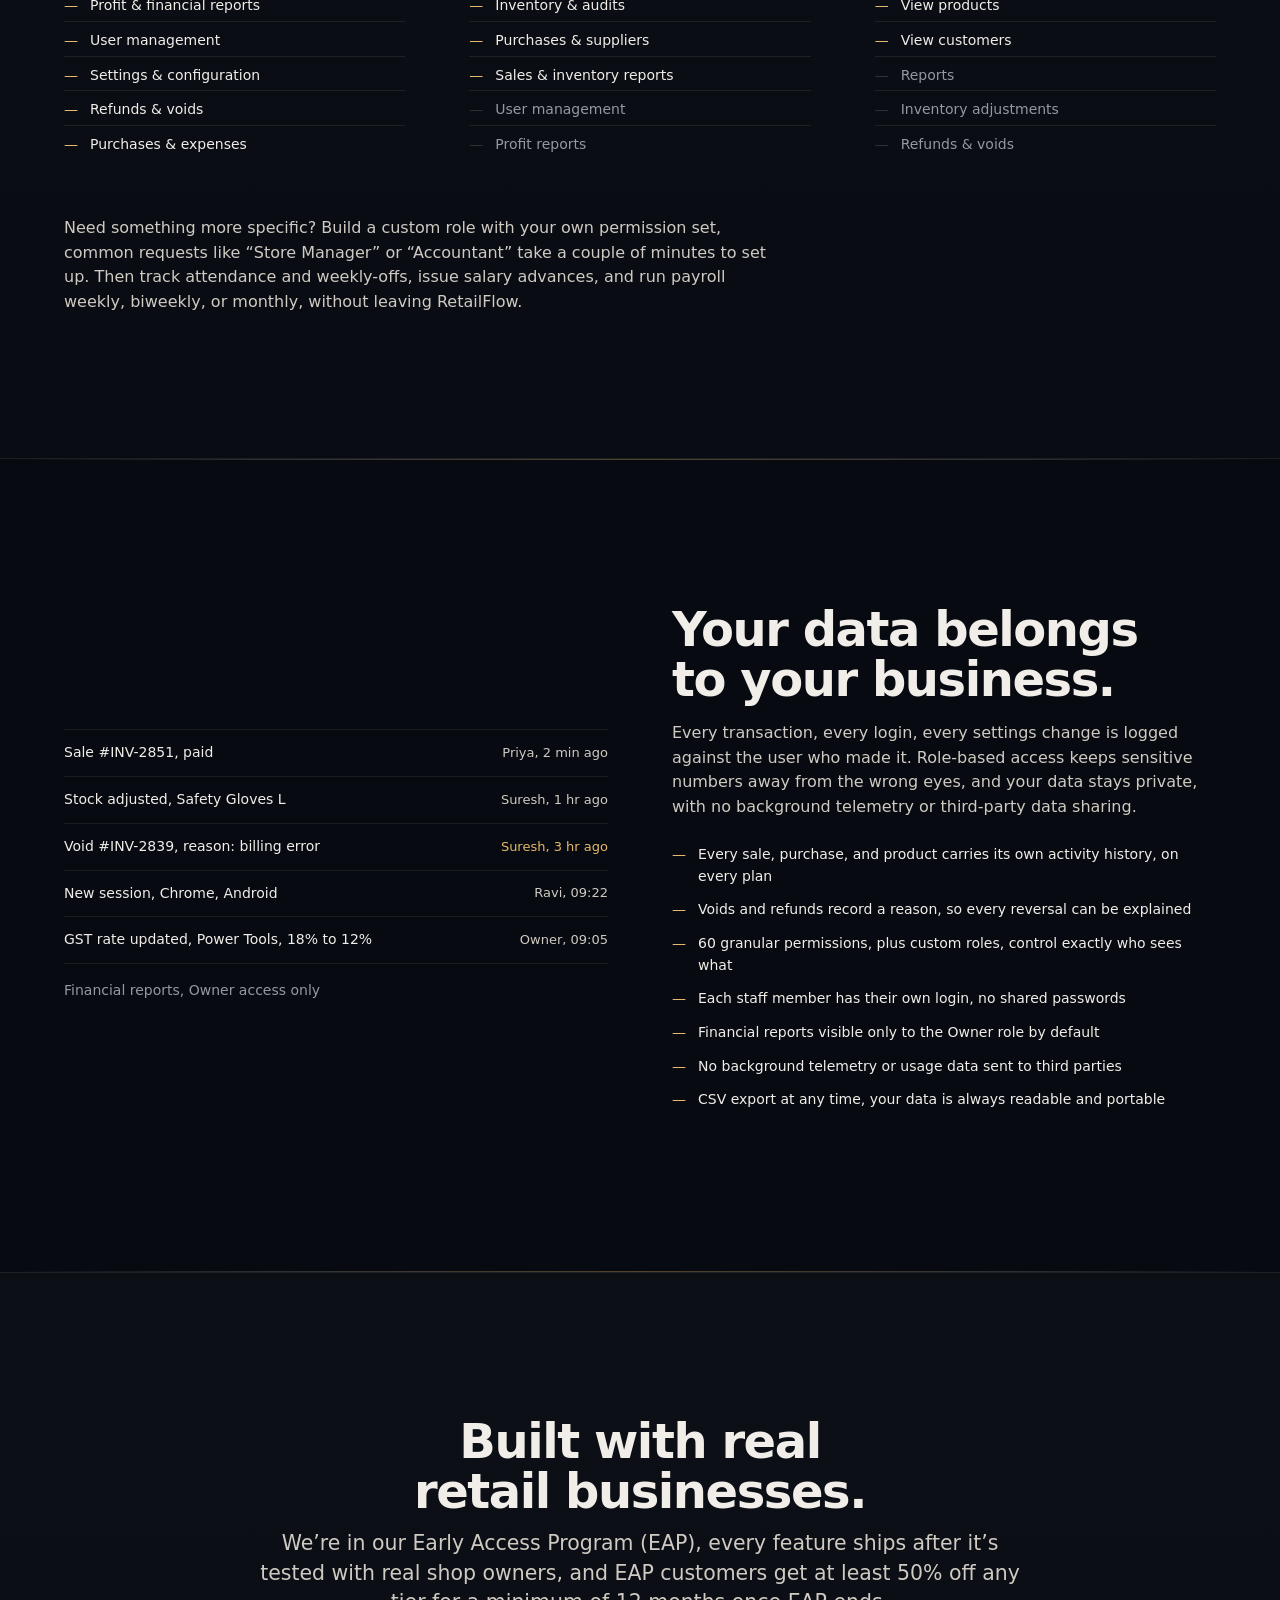
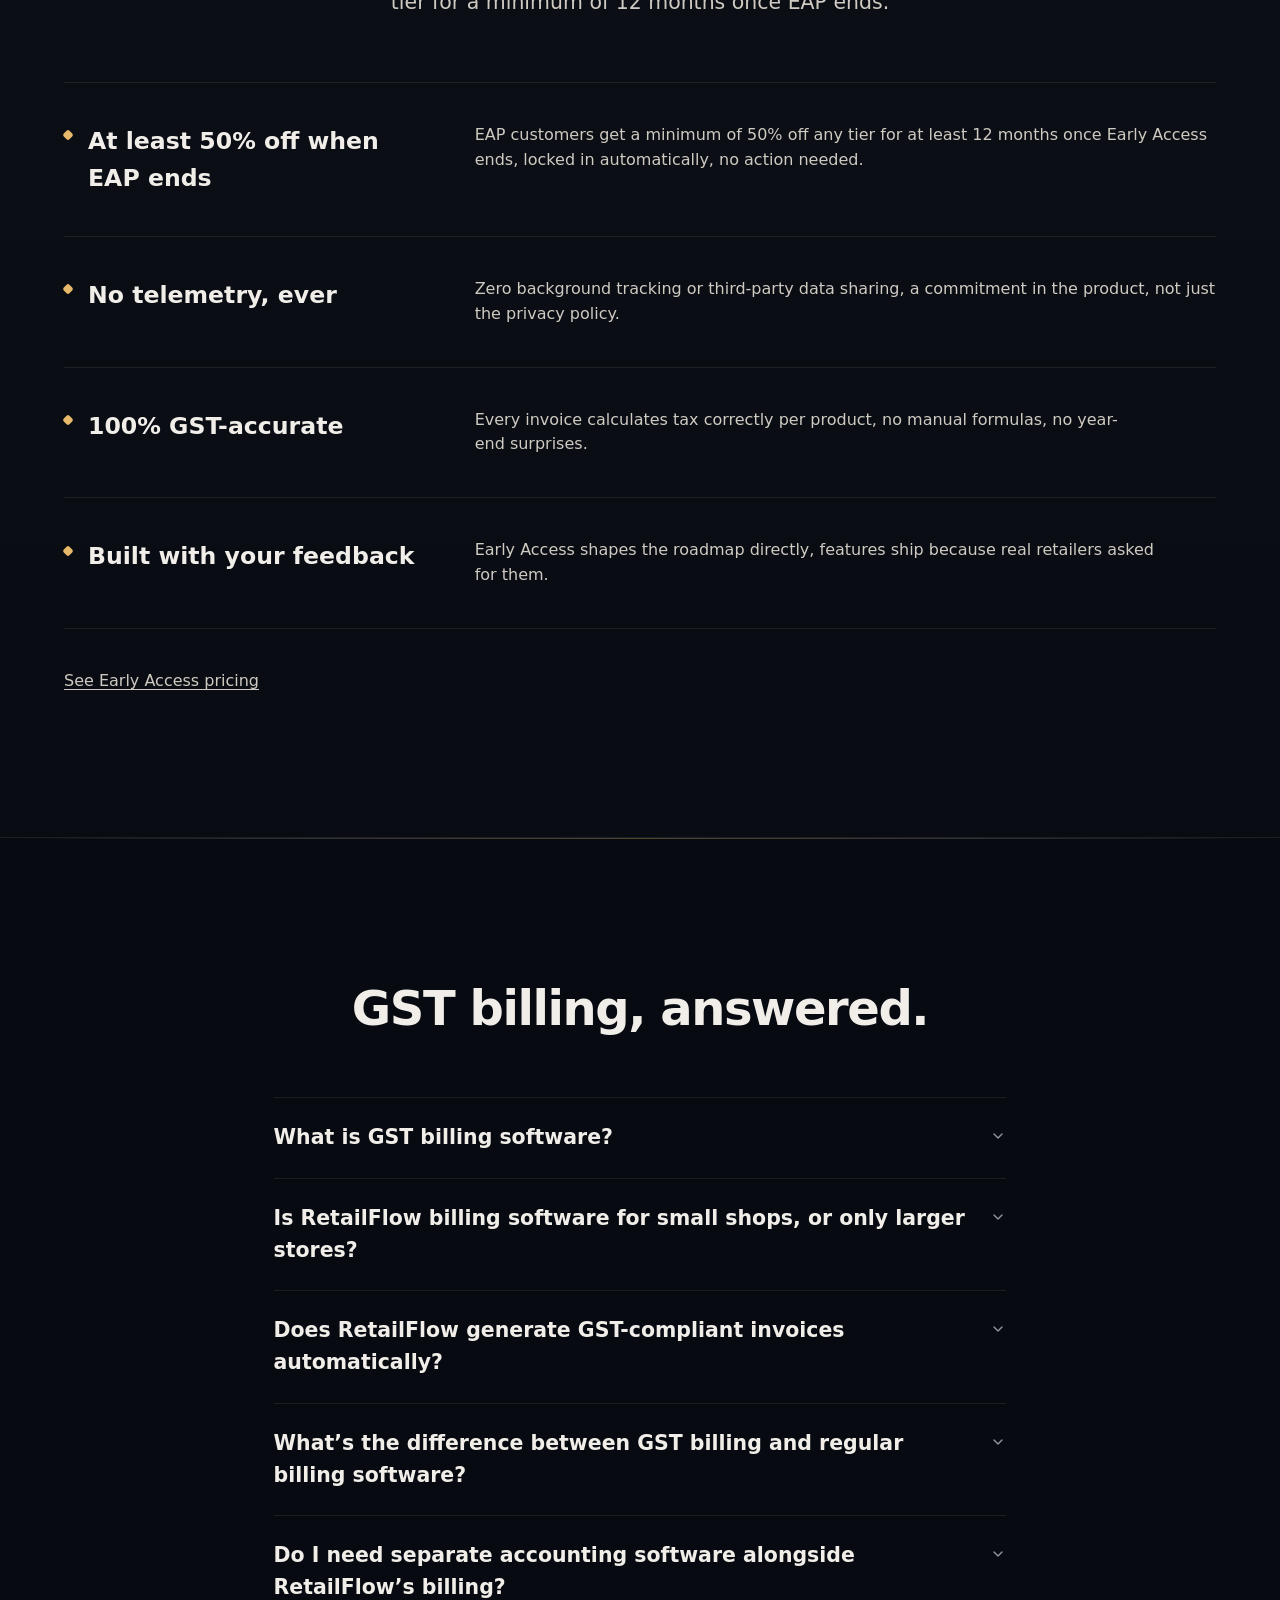
==== commit 4eaeb369: "modified illustrative invoice" ====
--- a/index.html
+++ b/index.html
@@ -243,11 +243,12 @@
           <div class="doc-row"><span>Bosch Drill 500W <span class="num">×1</span></span><span class="num">₹4,299</span></div>
           <div class="doc-row"><span>Makita Blade Set (5pc) <span class="num">×2</span></span><span class="num">₹1,780</span></div>
           <div class="doc-row"><span>Safety Gloves L <span class="num">×3</span></span><span class="num">₹1,350</span></div>
-          <div class="doc-row dim"><span>GST (18%)</span><span class="num">₹997</span></div>
+          <div class="doc-row dim"><span>Subtotal</span><span class="num">₹7,429</span></div>
           <div class="doc-row dim"><span>Discount</span><span class="num">−₹200</span></div>
-          <div class="doc-total"><span>Total</span><span class="num">₹7,326</span></div>
+          <div class="doc-row dim"><span>GST (18%)</span><span class="num">₹1,301</span></div>
+          <div class="doc-total"><span>Total</span><span class="num">₹8,530</span></div>
           <div class="doc-foot">
-            <span class="doc-chip">Paid by UPI, change due ₹174</span>
+            <span class="doc-chip">Paid by UPI, ₹8,530</span>
             <span class="stamp-paid">Paid</span>
           </div>
         </div>
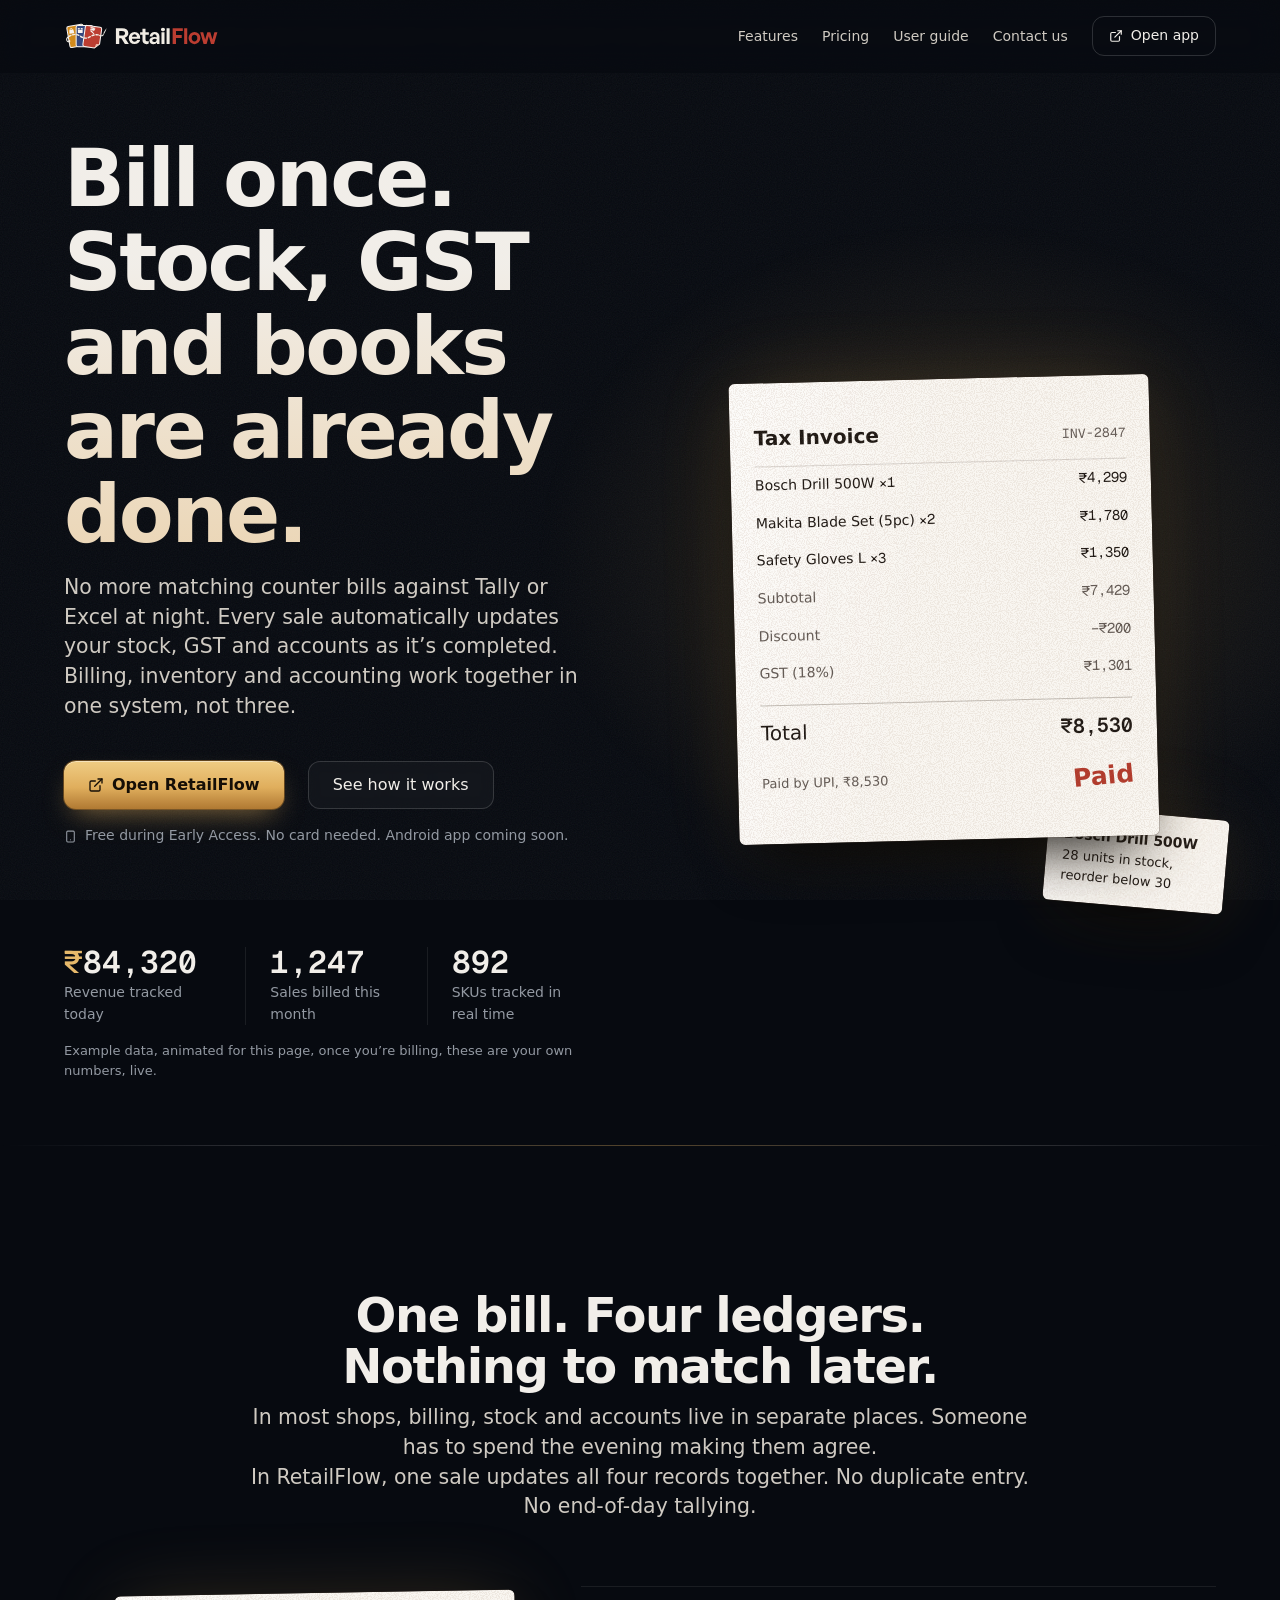
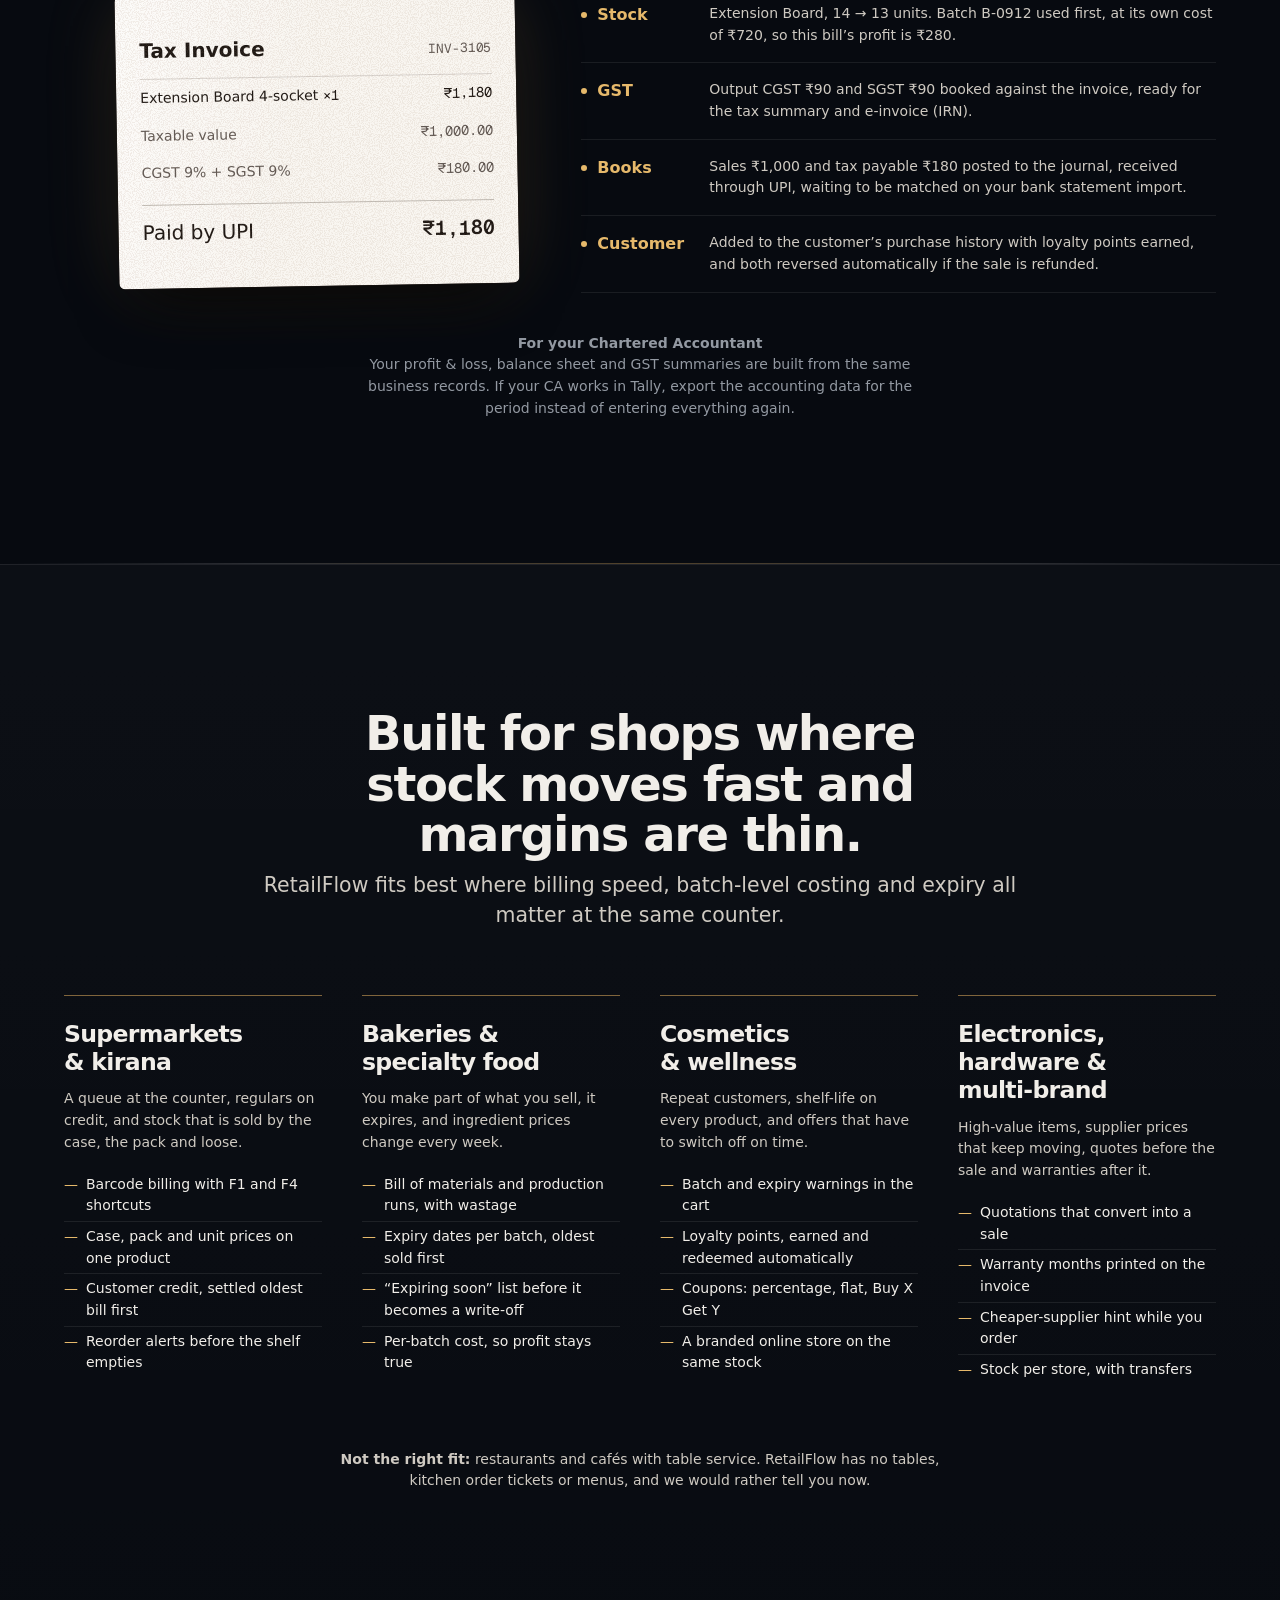
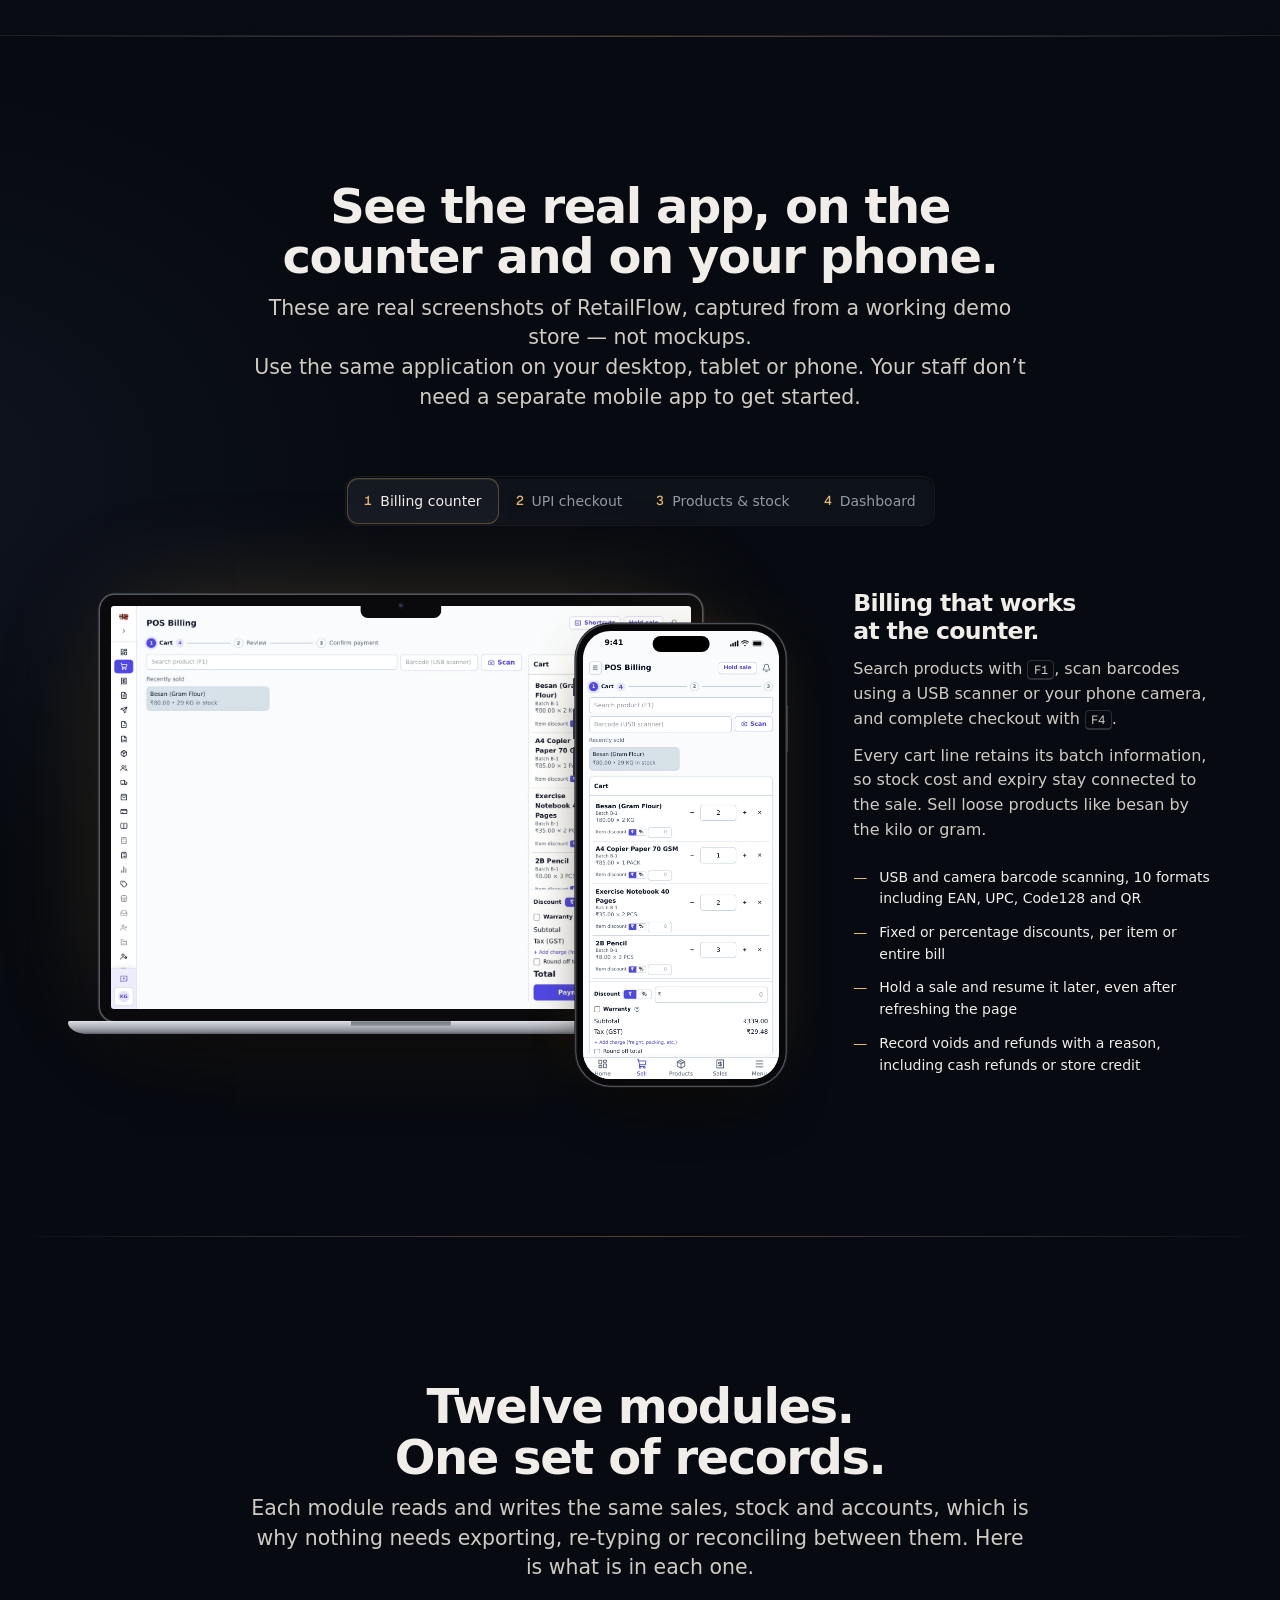
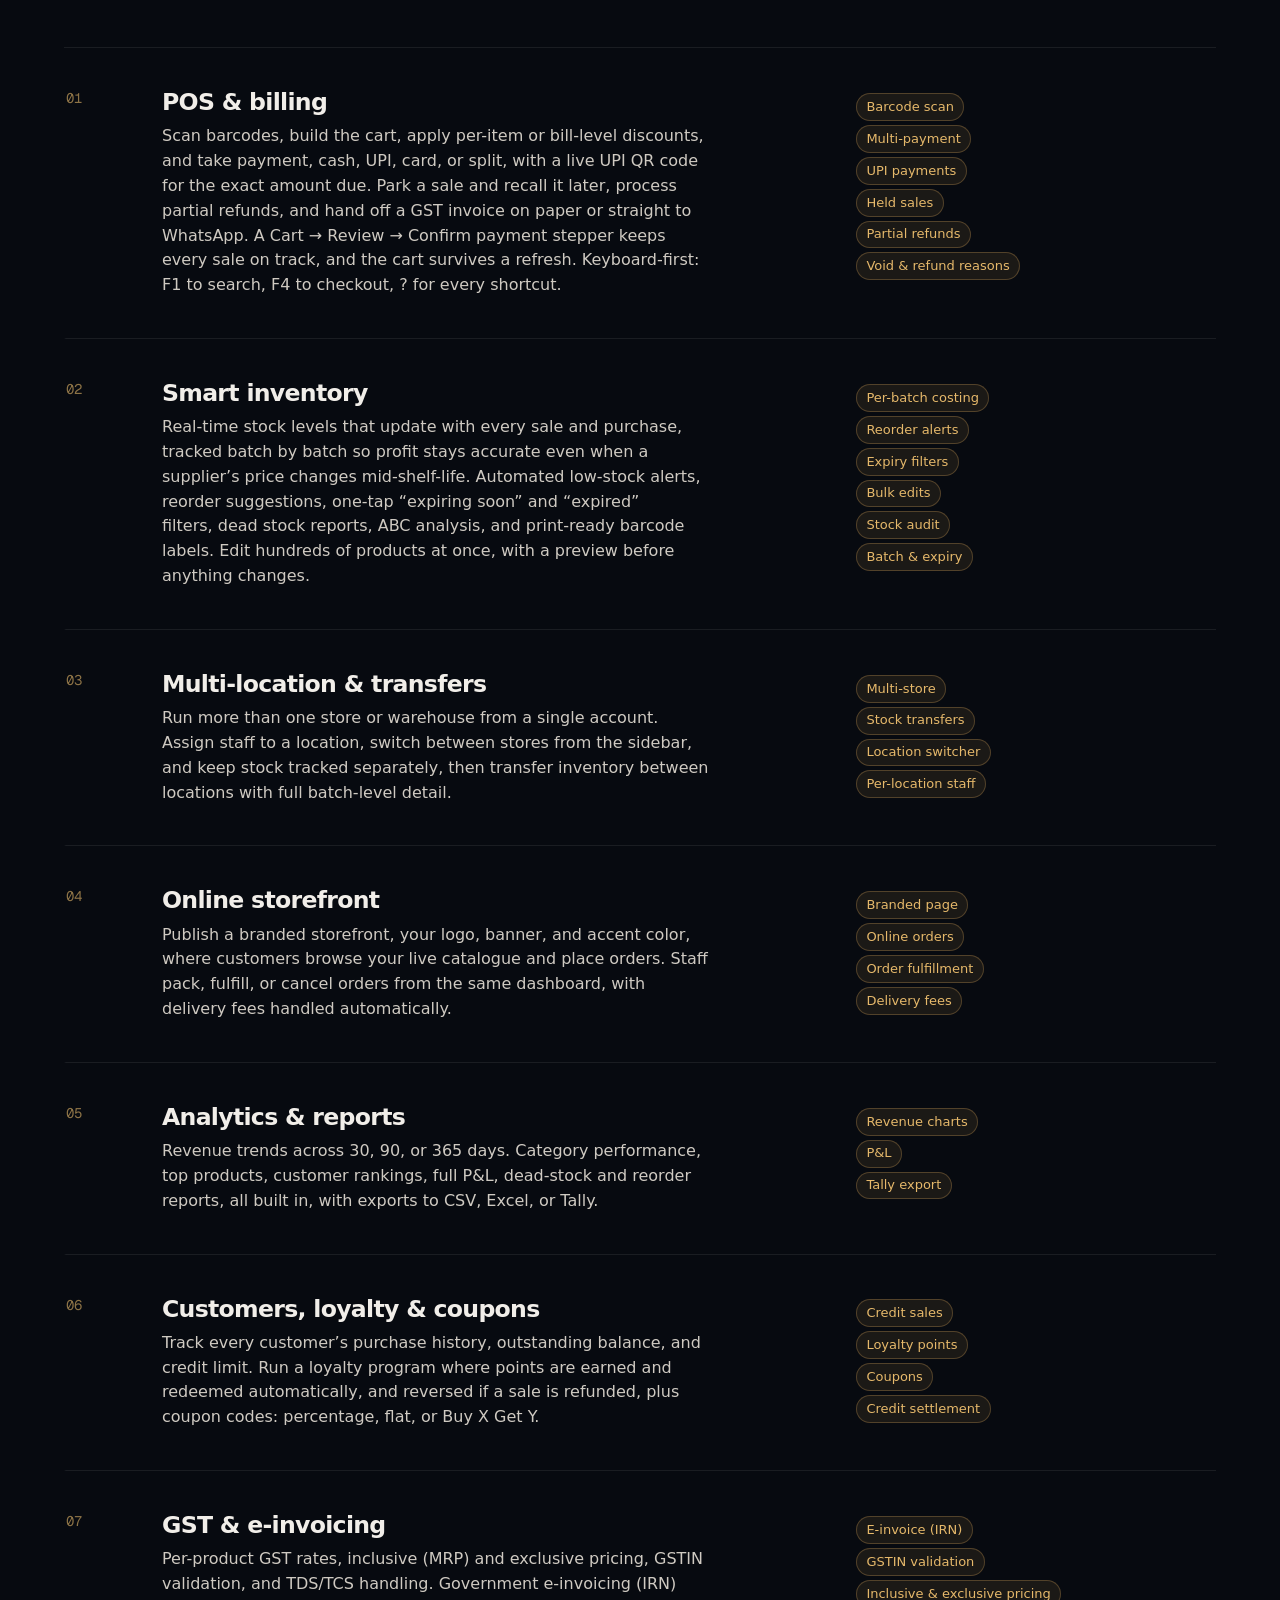
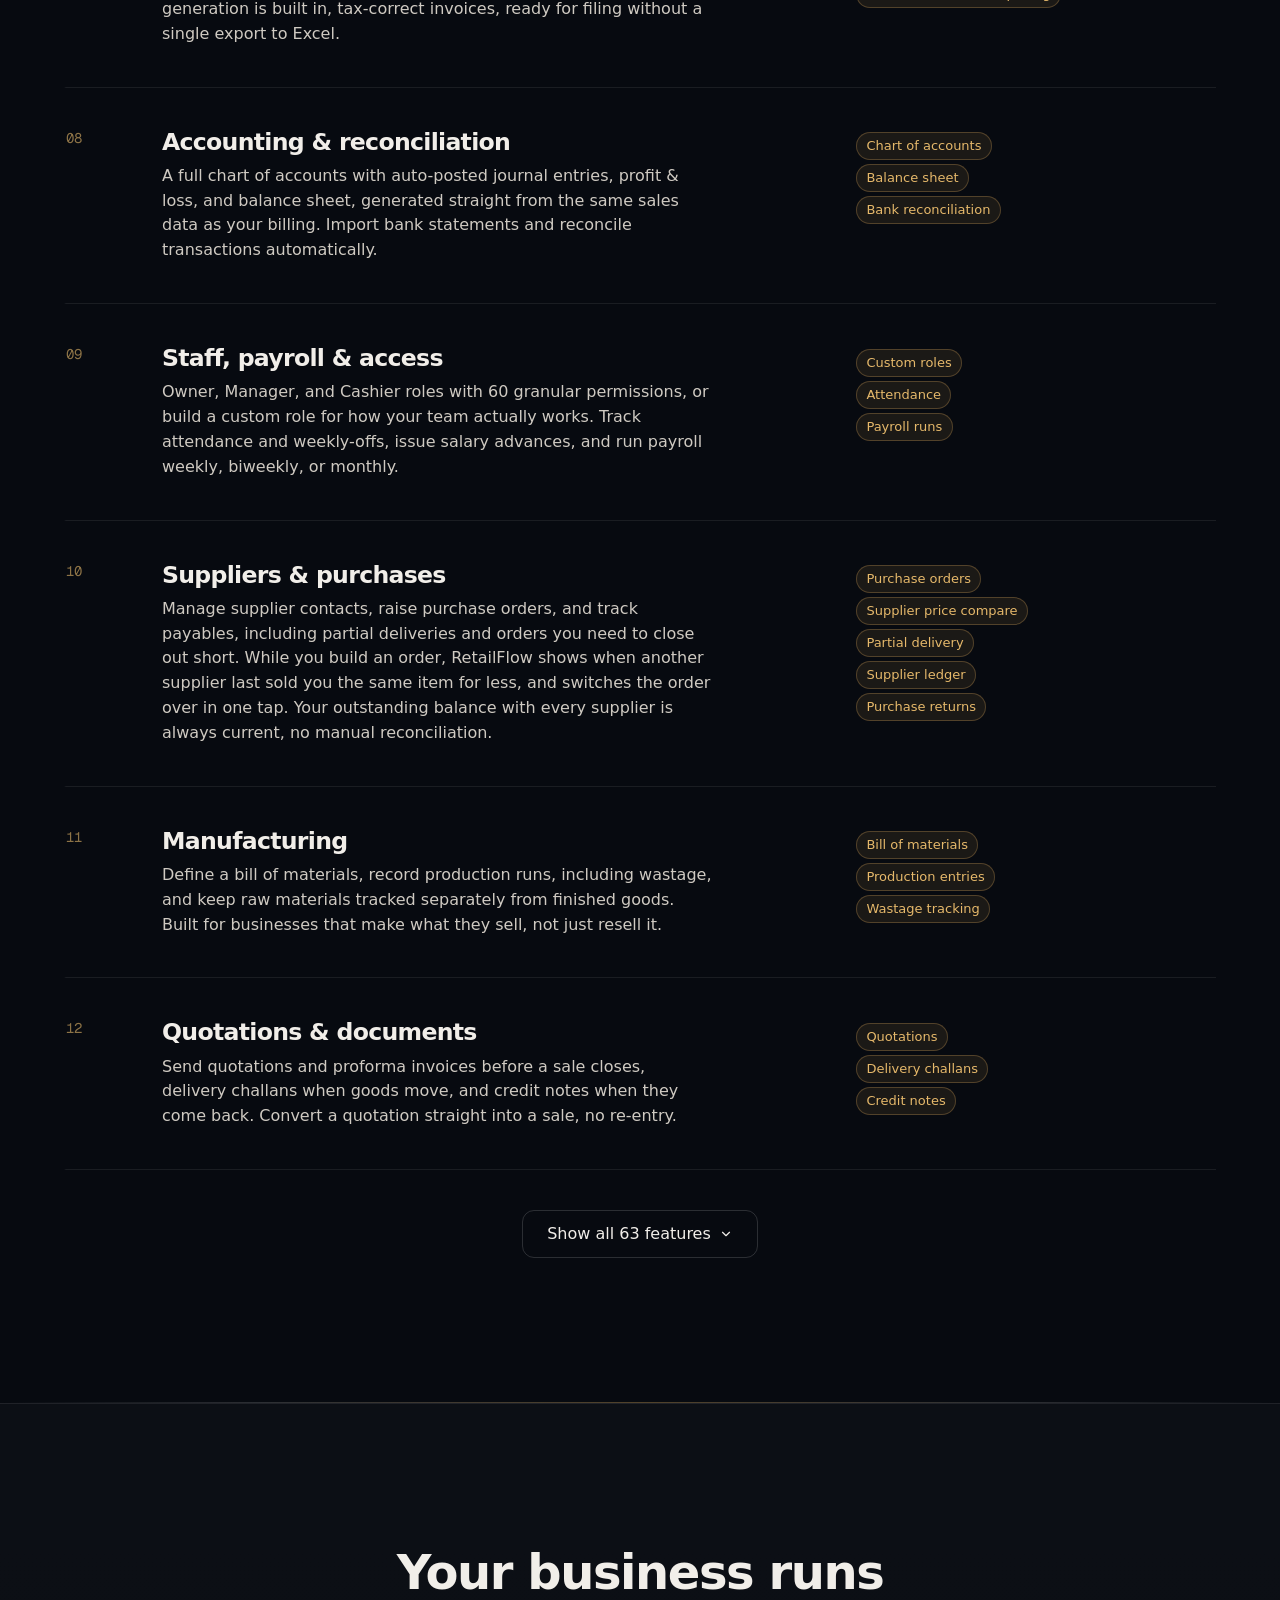
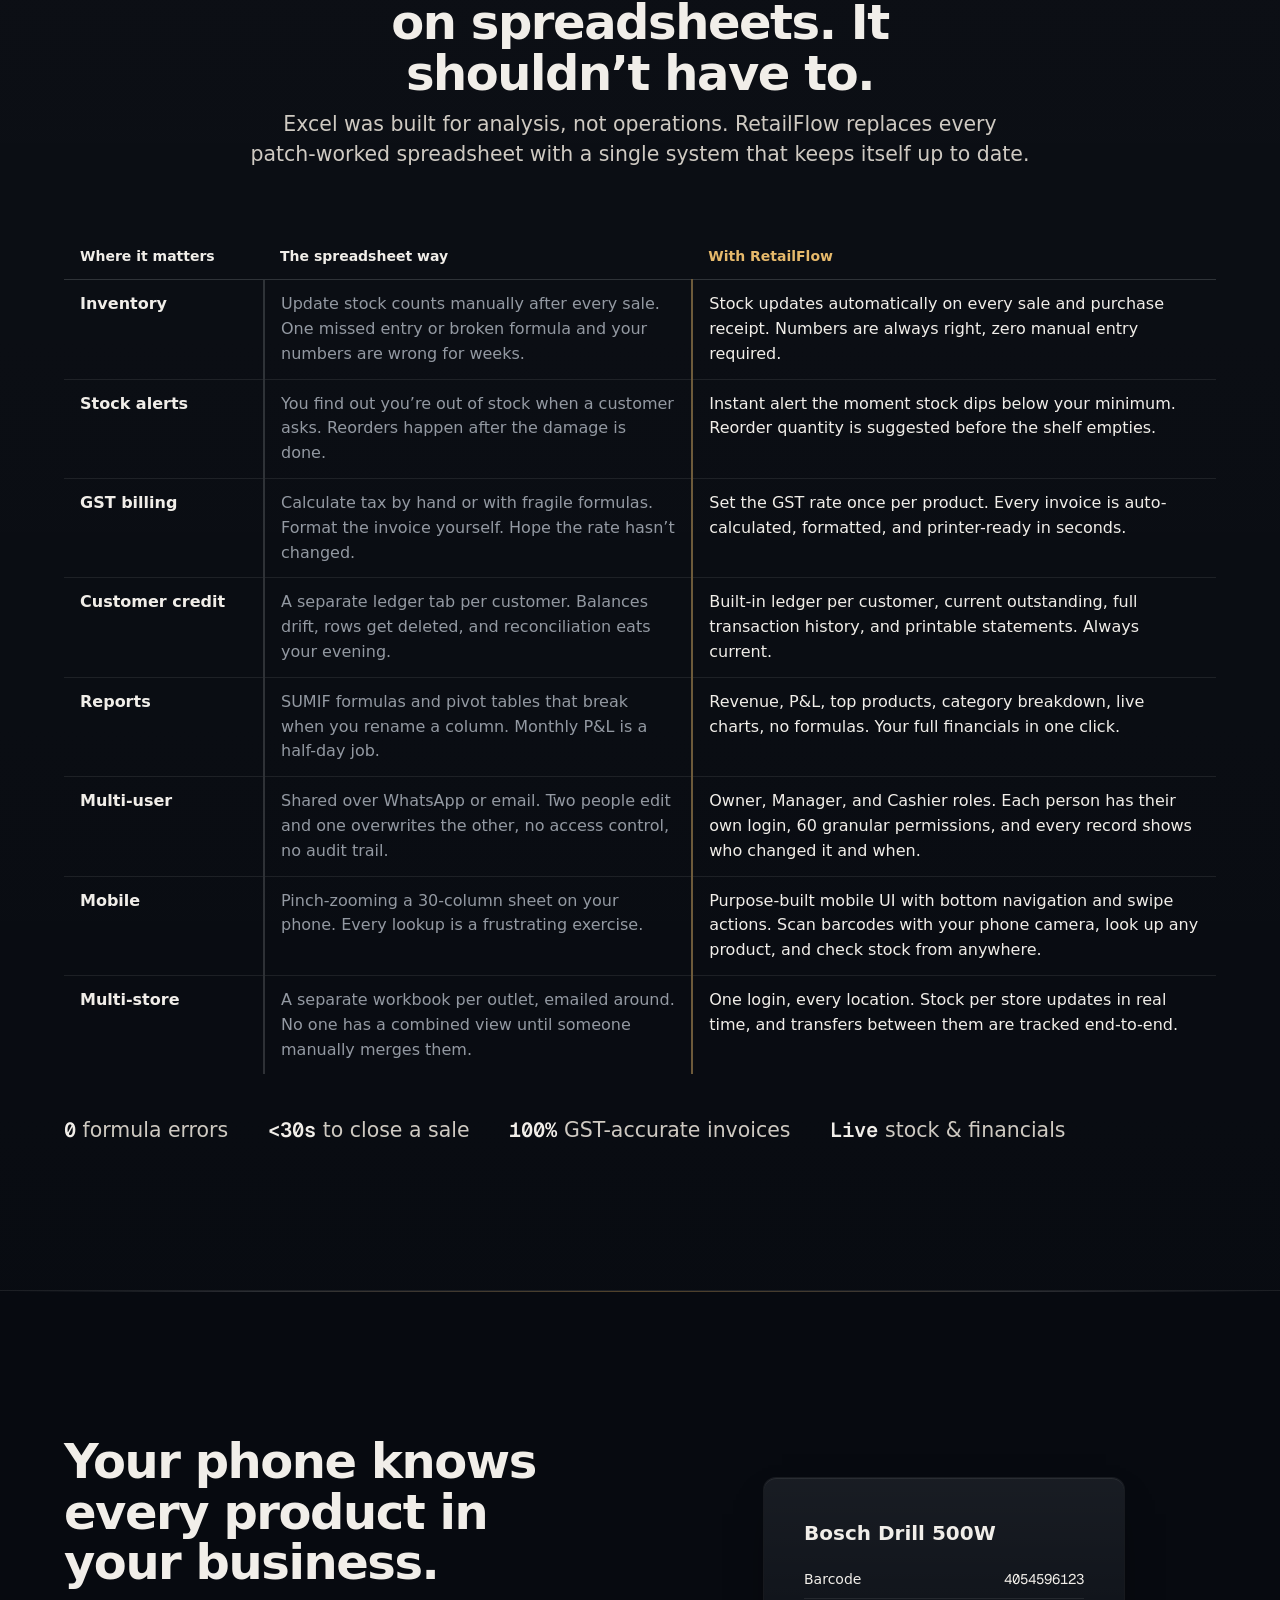
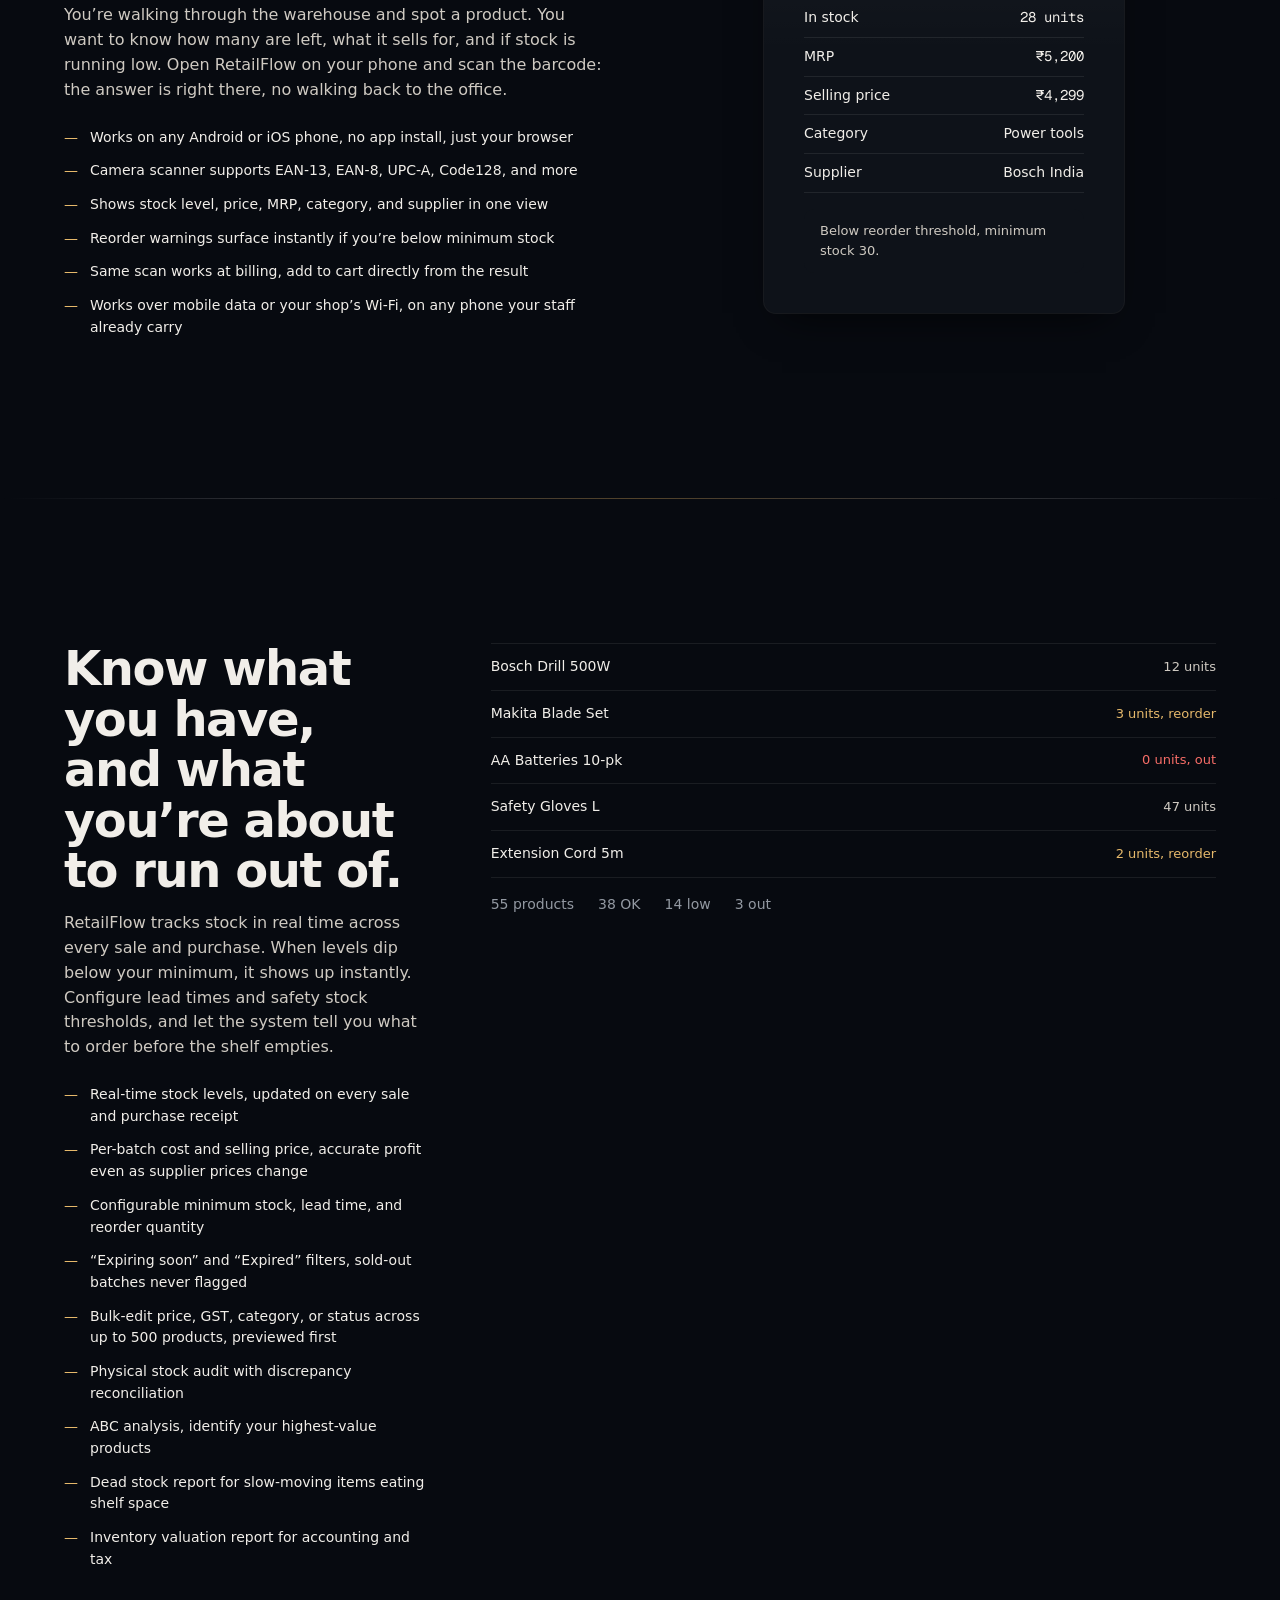
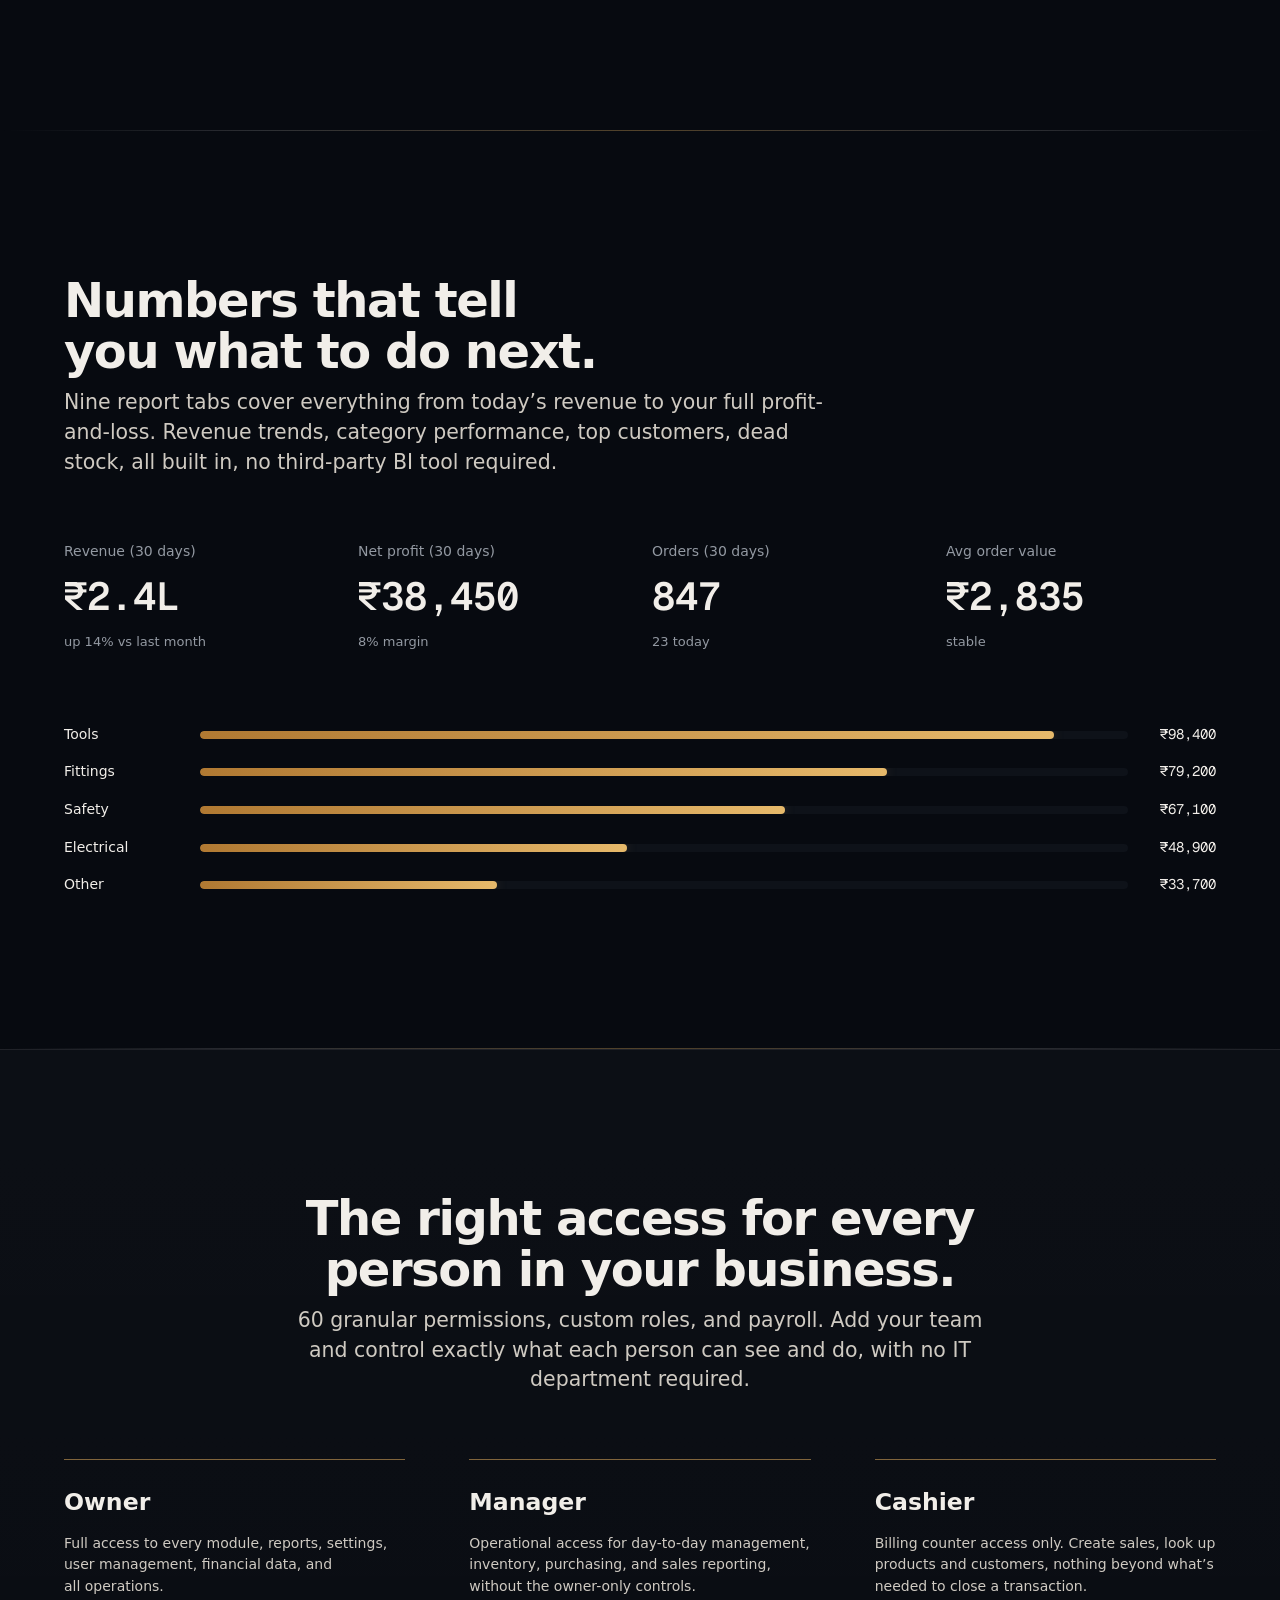
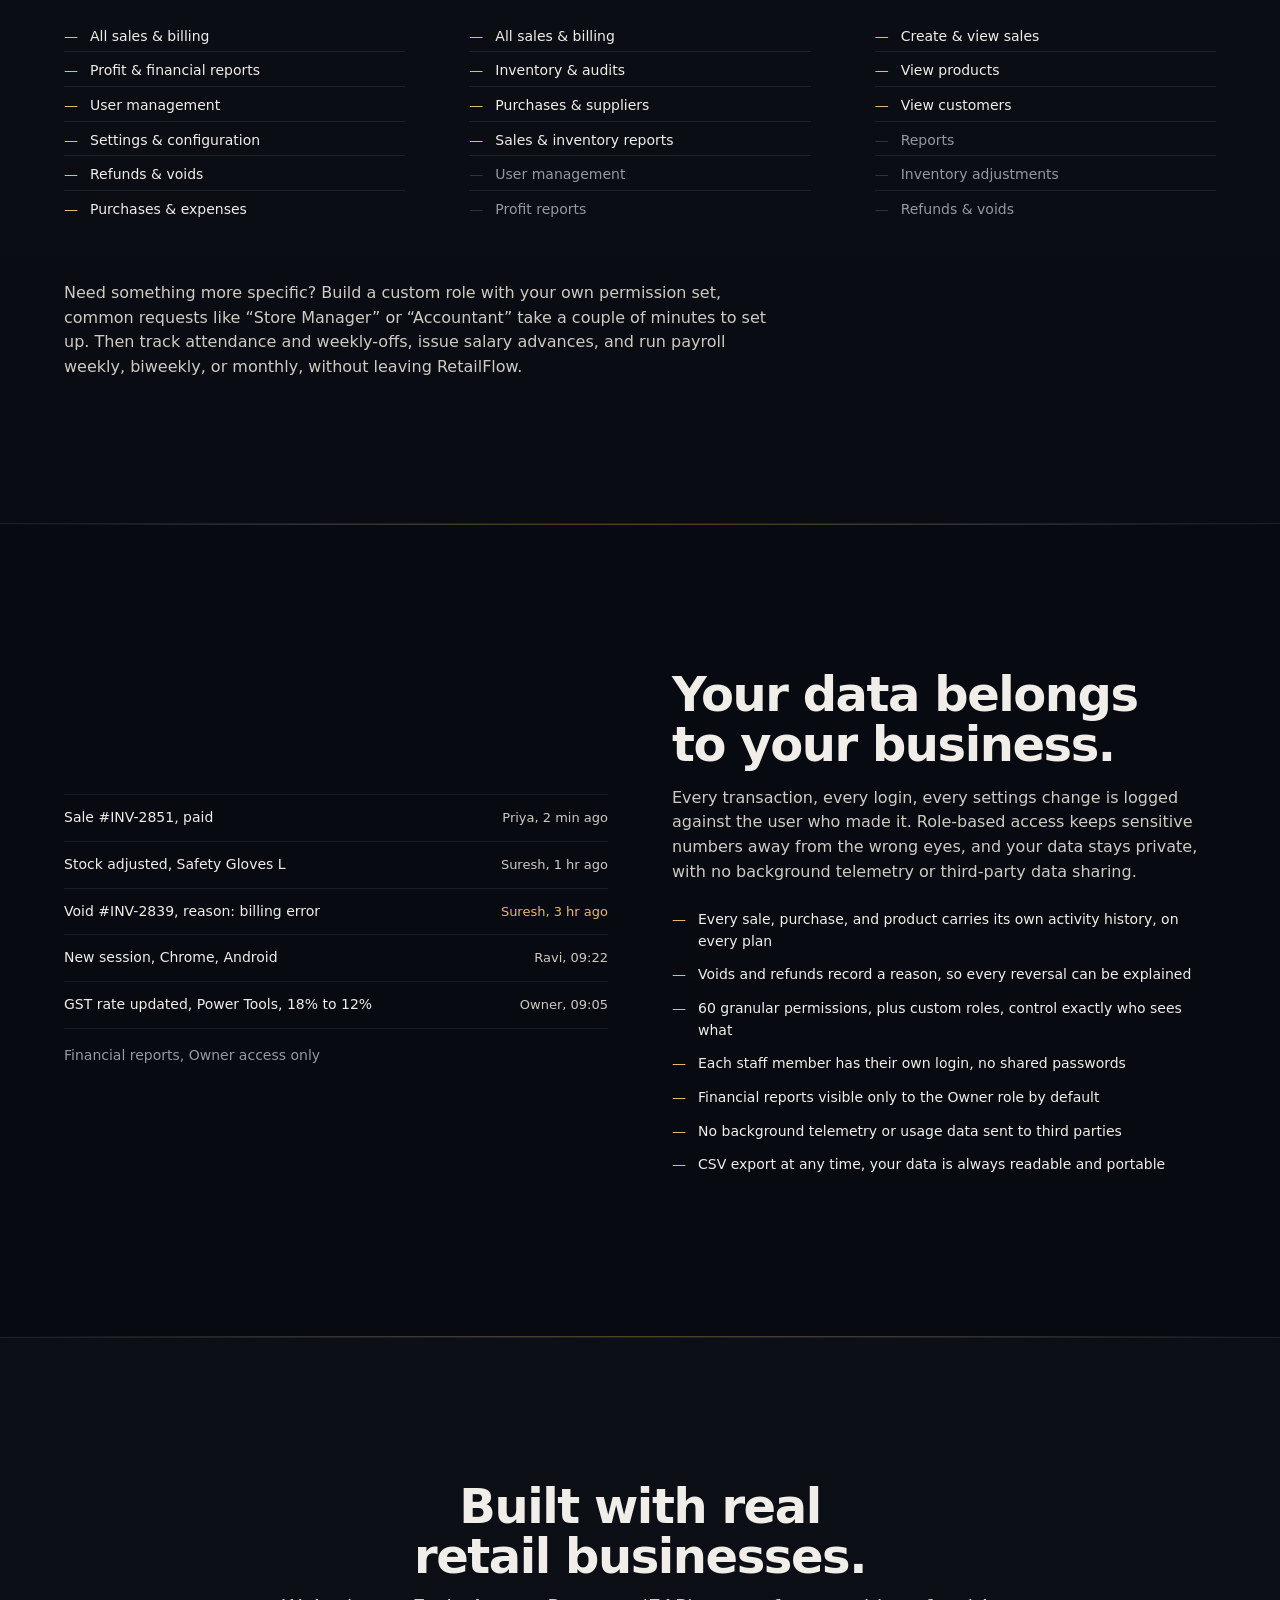
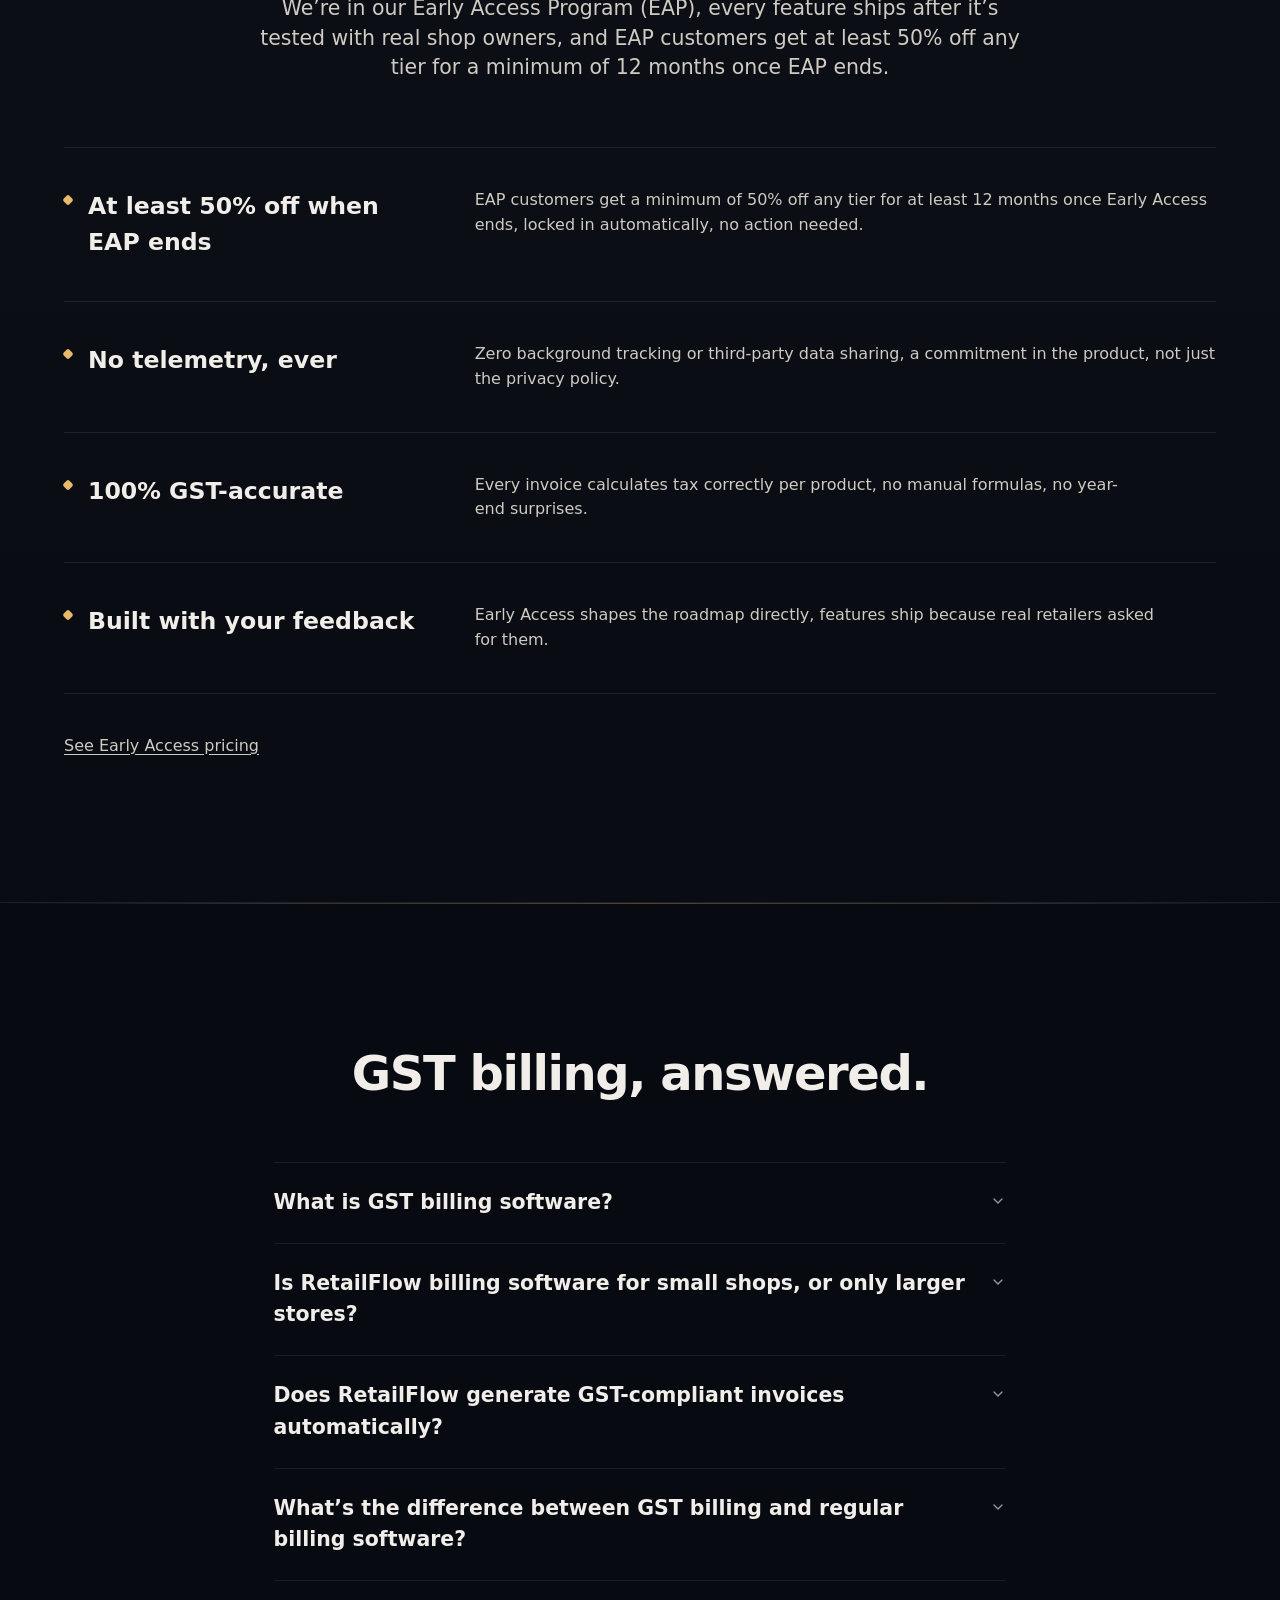
==== commit 3c793757: "UI tweaks" ====
--- a/index.html
+++ b/index.html
@@ -264,7 +264,8 @@
   <div class="container">
     <div class="hdr hdr--c" data-reveal>
       <h2>One bill. Four ledgers. Nothing to match later.</h2>
-      <p class="lead">In most shops the counter, the stock register and the accounts are separate, and someone spends the evening making them agree. In RetailFlow they are the same records, so a single sale is posted everywhere at once.</p>
+      <p class="lead">In most shops, billing, stock and accounts live in separate places. Someone has to spend the evening making them agree.<br>
+      In RetailFlow, one sale updates all four records together. No duplicate entry. No end-of-day tallying.</p>
     </div>
     <div class="post-map" data-reveal>
       <div class="post-bill stock">
@@ -281,7 +282,8 @@
         <li class="post-row"><span class="post-k">Customer</span><span class="post-v">Added to the customer’s purchase history with loyalty points earned, and both reversed automatically if the sale is refunded.</span></li>
       </ol>
     </div>
-    <p class="post-note" data-reveal>For your Chartered Accountant: the profit &amp; loss, balance sheet and tax summary come from these same entries. If they work in Tally, export the period instead of re-typing it.</p>
+    <p class="post-note" data-reveal><strong>For your Chartered Accountant</strong><br>
+      Your profit &amp; loss, balance sheet and GST summaries are built from the same business records. If your CA works in Tally, export the accounting data for the period instead of entering everything again.</p>
   </div>
 </section>
 
@@ -327,7 +329,8 @@
   <div class="container">
     <div class="hdr hdr--c" data-reveal>
       <h2>See the real app, on the counter and on your phone.</h2>
-      <p class="lead">These are screenshots of RetailFlow itself, not mock-ups, taken from a demo store. The same screens work in a desktop browser and on any phone your staff already carry.</p>
+      <p class="lead">These are real screenshots of RetailFlow, captured from a working demo store — not mockups.<br>
+      Use the same application on your desktop, tablet or phone. Your staff don’t need a separate mobile app to get started.</p>
     </div>
 
     <div class="demo" data-reveal>
@@ -344,12 +347,14 @@
           <div class="shot-phone"><div class="iphone-screen"><img src="shots/pos-phone.webp" width="780" height="1688" loading="lazy" decoding="async" alt="The same POS cart on a phone, with search, barcode scan and bottom navigation."></div></div>
         </figure>
         <div class="demo-notes">
-          <p>Search with <kbd>F1</kbd>, scan with a USB scanner or the phone camera, and check out with <kbd>F4</kbd>. Each line shows the batch it is sold from, so cost and expiry stay with the sale. Loose items like besan can be sold by the kilo or the gram.</p>
+          <h3>Billing that works at the counter.</h3>
+          <p>Search products with <kbd>F1</kbd>, scan barcodes using a USB scanner or your phone camera, and complete checkout with <kbd>F4</kbd>.</p>
+          <p>Every cart line retains its batch information, so stock cost and expiry stay connected to the sale. Sell loose products like besan by the kilo or gram.</p>
           <ul class="checks">
-            <li>Camera and USB barcode scanners, 10 formats including EAN, UPC, Code128 and QR</li>
-            <li>Discounts in rupees or percent, per line or per bill</li>
-            <li>Park a sale with Hold sale, and the cart survives a page refresh</li>
-            <li>Void or refund with a recorded reason, paid back as cash or store credit</li>
+            <li>USB and camera barcode scanning, 10 formats including EAN, UPC, Code128 and QR</li>
+            <li>Fixed or percentage discounts, per item or entire bill</li>
+            <li>Hold a sale and resume it later, even after refreshing the page</li>
+            <li>Record voids and refunds with a reason, including cash refunds or store credit</li>
           </ul>
         </div>
       </div>
@@ -360,6 +365,7 @@
           <div class="shot-phone"><div class="iphone-screen" style="--sb:#fff"><img src="shots/pay-upi-phone.webp" width="780" height="1688" loading="lazy" decoding="async" alt="The UPI payment step on a phone, with Cash, UPI, Card and Bank Transfer options and the Complete sale button."></div></div>
         </figure>
         <div class="demo-notes">
+          <h3>UPI payments, no amount to type.</h3>
           <p>Pick UPI and RetailFlow generates a QR for the exact bill amount, so the customer scans and pays without typing anything. The QR is blurred here because it carries the demo store’s real UPI ID.</p>
           <ul class="checks">
             <li>Cash, UPI, card, bank transfer and customer credit</li>
@@ -376,6 +382,7 @@
           <div class="shot-phone"><div class="iphone-screen"><img src="shots/products-phone.webp" width="780" height="1688" loading="lazy" decoding="async" alt="The products list on a phone, with stock, cost to selling price, margin and GST on each card."></div></div>
         </figure>
         <div class="demo-notes">
+          <h3>Stock, cost and margin at a glance.</h3>
           <p>Every product shows stock, cost, selling price, margin and GST in one row. One tap filters to low stock, expiring soon or thin margins, and <b>All batches</b> lists every batch with its own cost and expiry.</p>
           <ul class="checks">
             <li>Bulk import from CSV or Excel, with a preview before anything changes</li>
@@ -392,6 +399,7 @@
           <div class="shot-phone"><div class="iphone-screen"><img src="shots/dashboard-phone.webp" width="780" height="1688" loading="lazy" decoding="async" alt="The same dashboard on a phone, with today’s sales and profit at the top and the alerts below."></div></div>
         </figure>
         <div class="demo-notes">
+          <h3>Your day, summed up before you ask.</h3>
           <p>Open RetailFlow and the day is already summed up: what you sold, what you made on it, and what needs attention before the shop opens tomorrow. It refreshes on its own every 30 seconds, so the counter and the back office see the same numbers.</p>
           <ul class="checks">
             <li>Today’s and this month’s sales and profit, with a revenue trend you can widen or narrow</li>
--- a/styles.css
+++ b/styles.css
@@ -562,7 +562,9 @@
 .demo-panel { display: grid; grid-template-columns: 7fr 5fr; gap: var(--space-2xl); align-items: start; }
 html:not(.js) .demo-panel + .demo-panel { margin-top: var(--space-3xl); }
 .demo-stage { display: flex; justify-content: center; }
+.demo-notes h3 { margin-bottom: var(--space-sm); }
 .demo-notes p { color: var(--color-ink-2); }
+.demo-notes p + p { margin-top: var(--space-sm); }
 .demo-notes .checks { margin-top: var(--space-lg); }
 @media (max-width: 60rem) { .demo-panel { grid-template-columns: 1fr; gap: var(--space-xl); } }
 
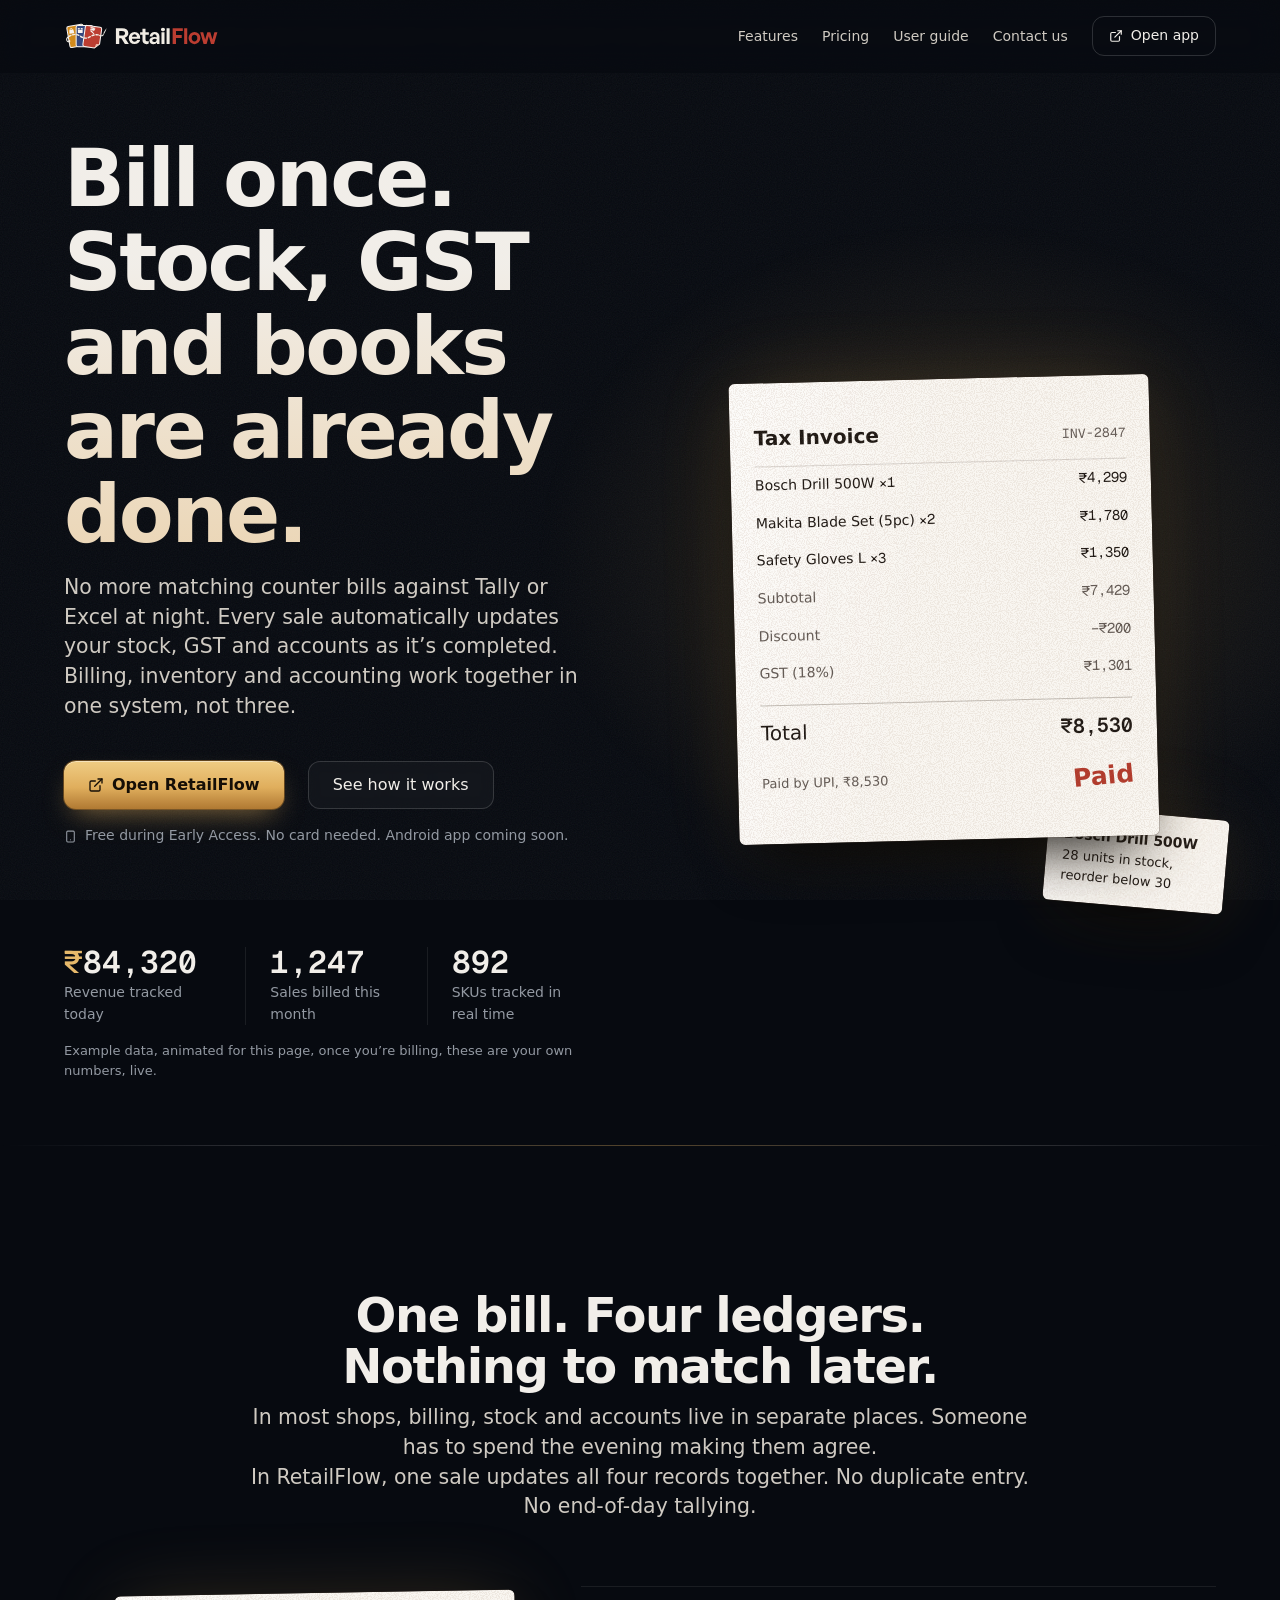
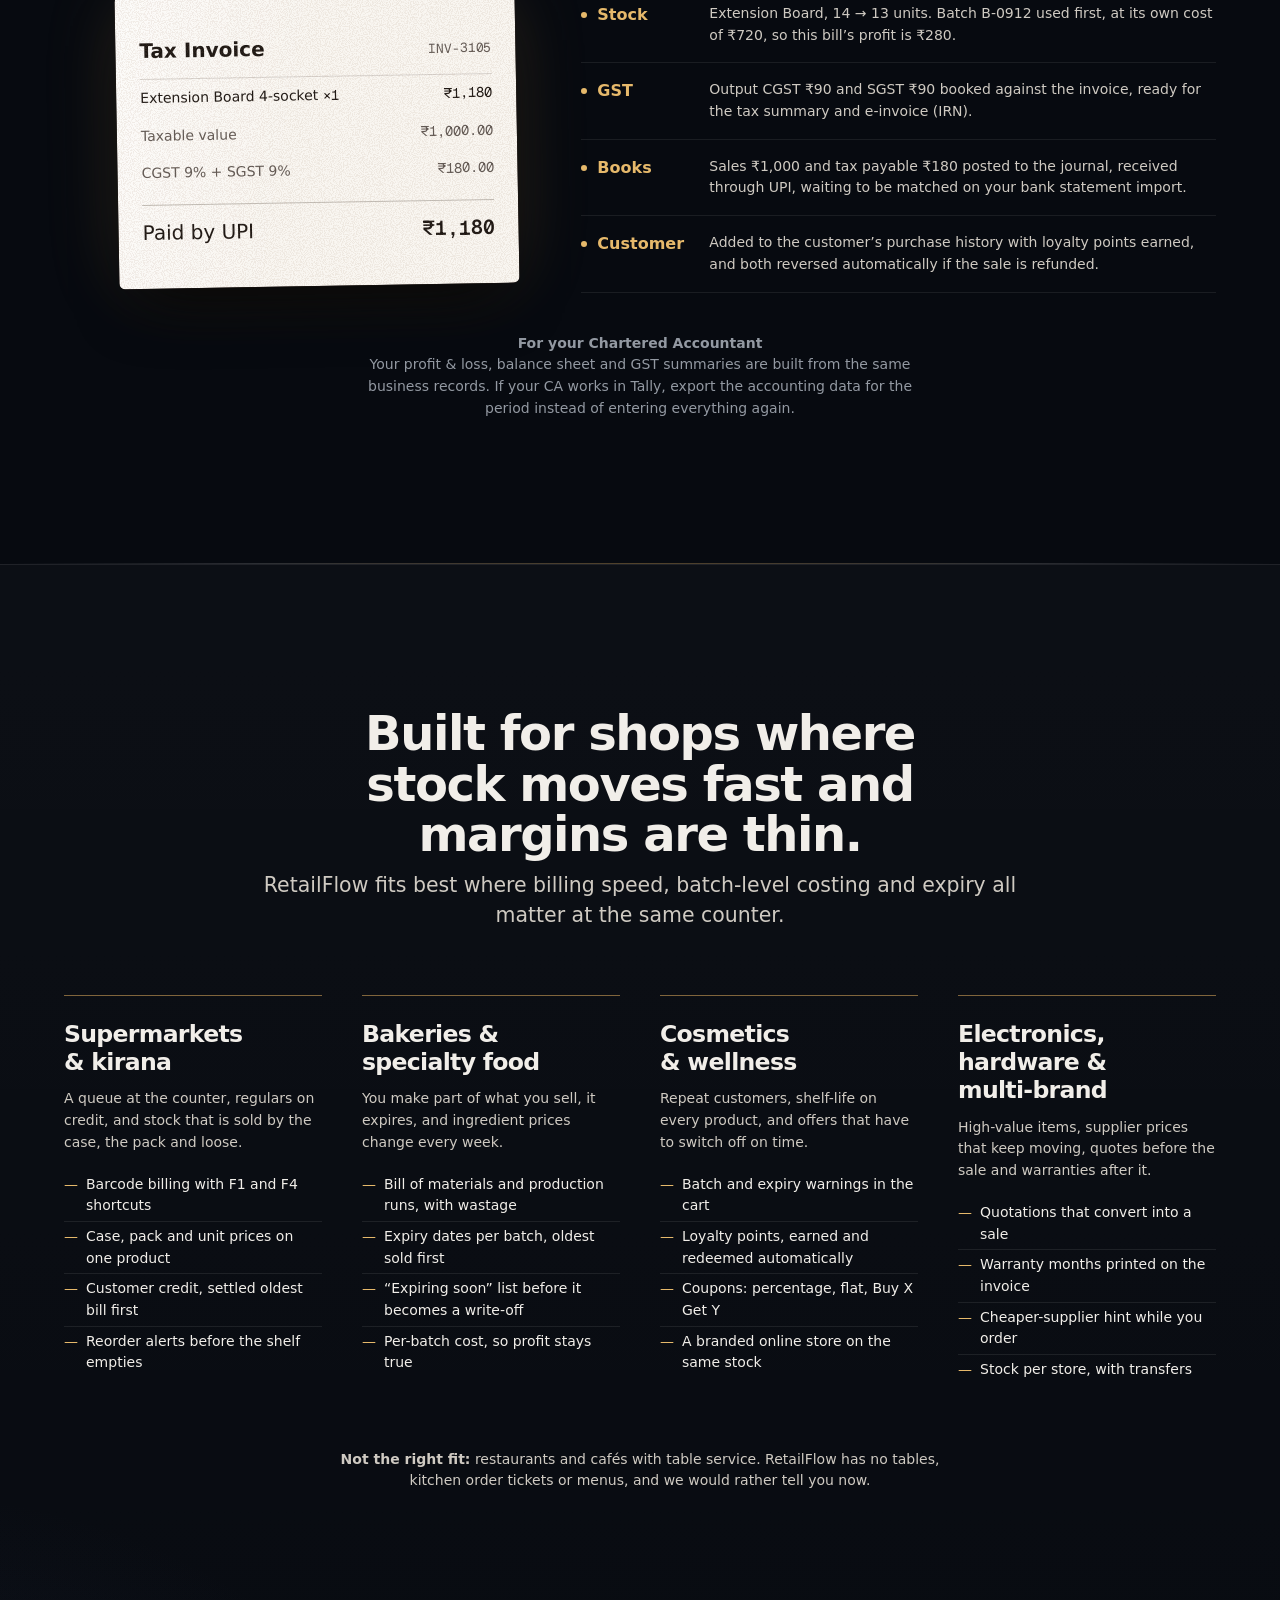
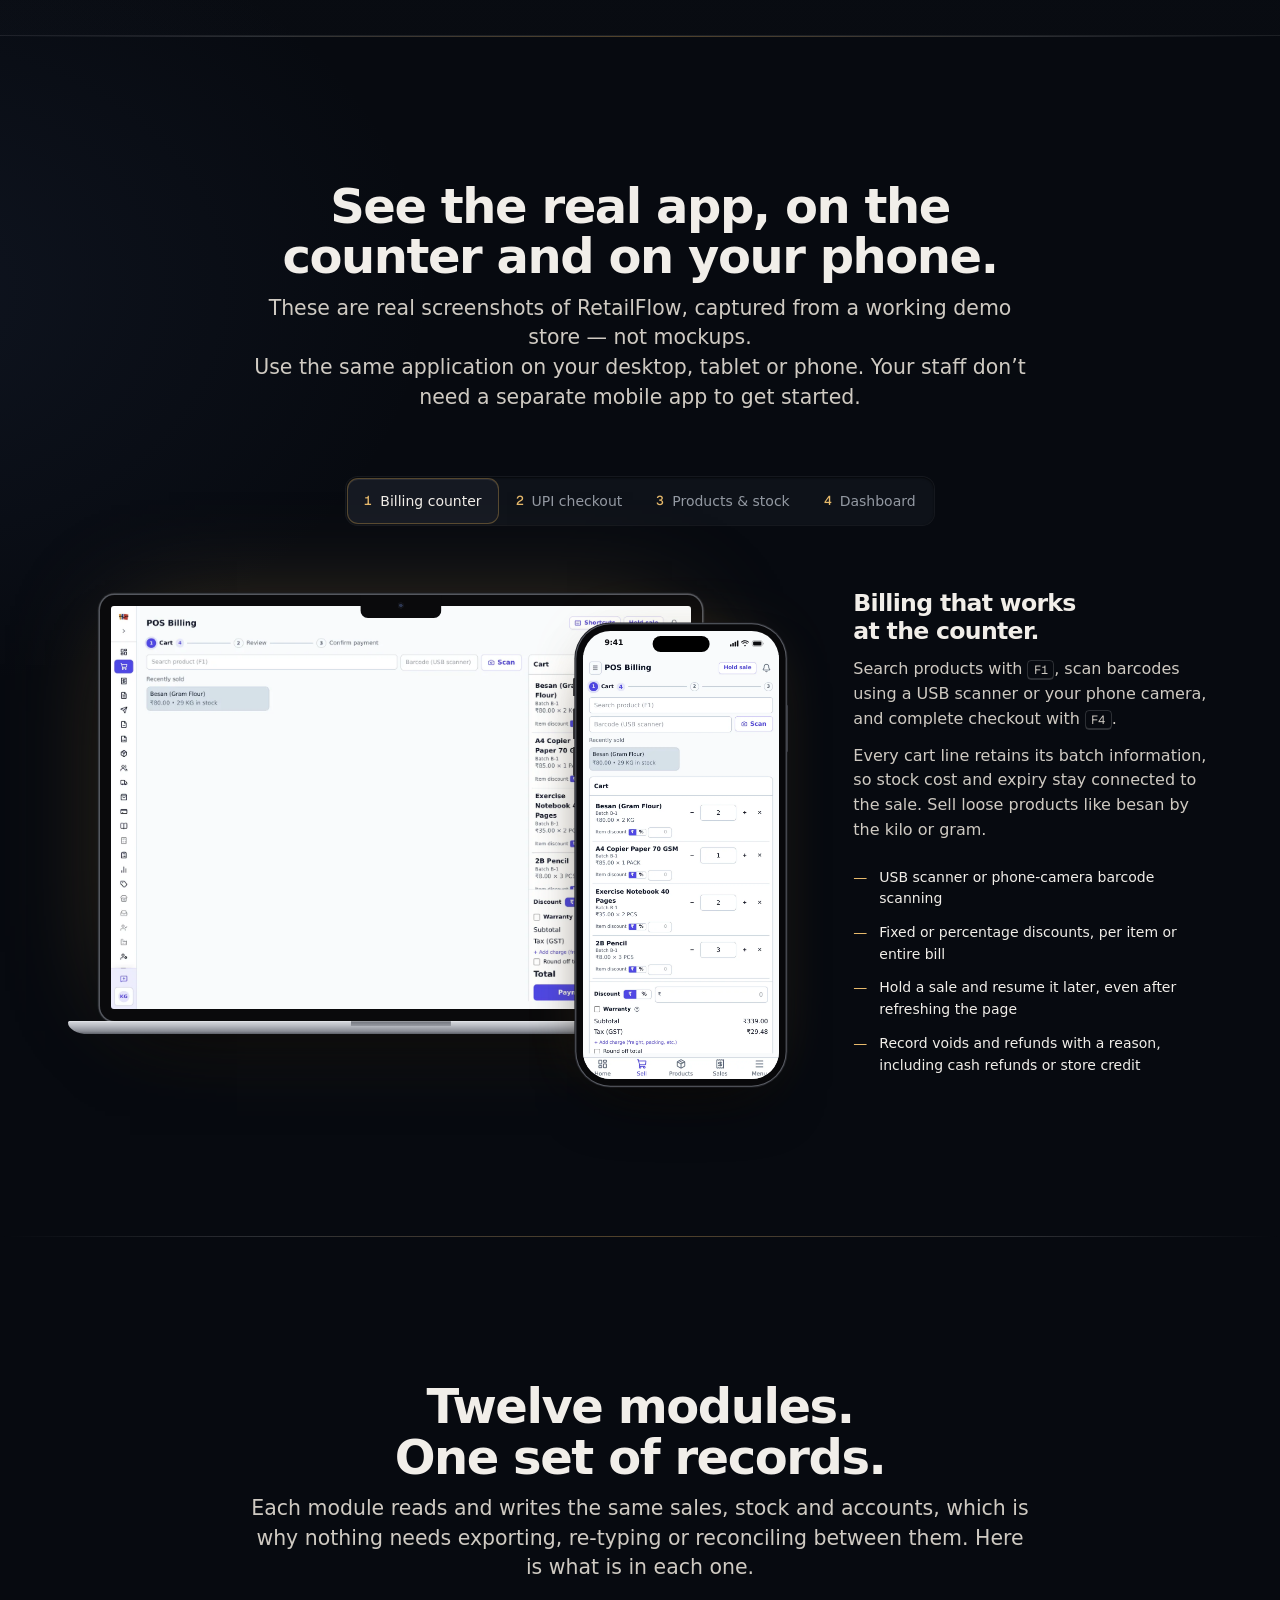
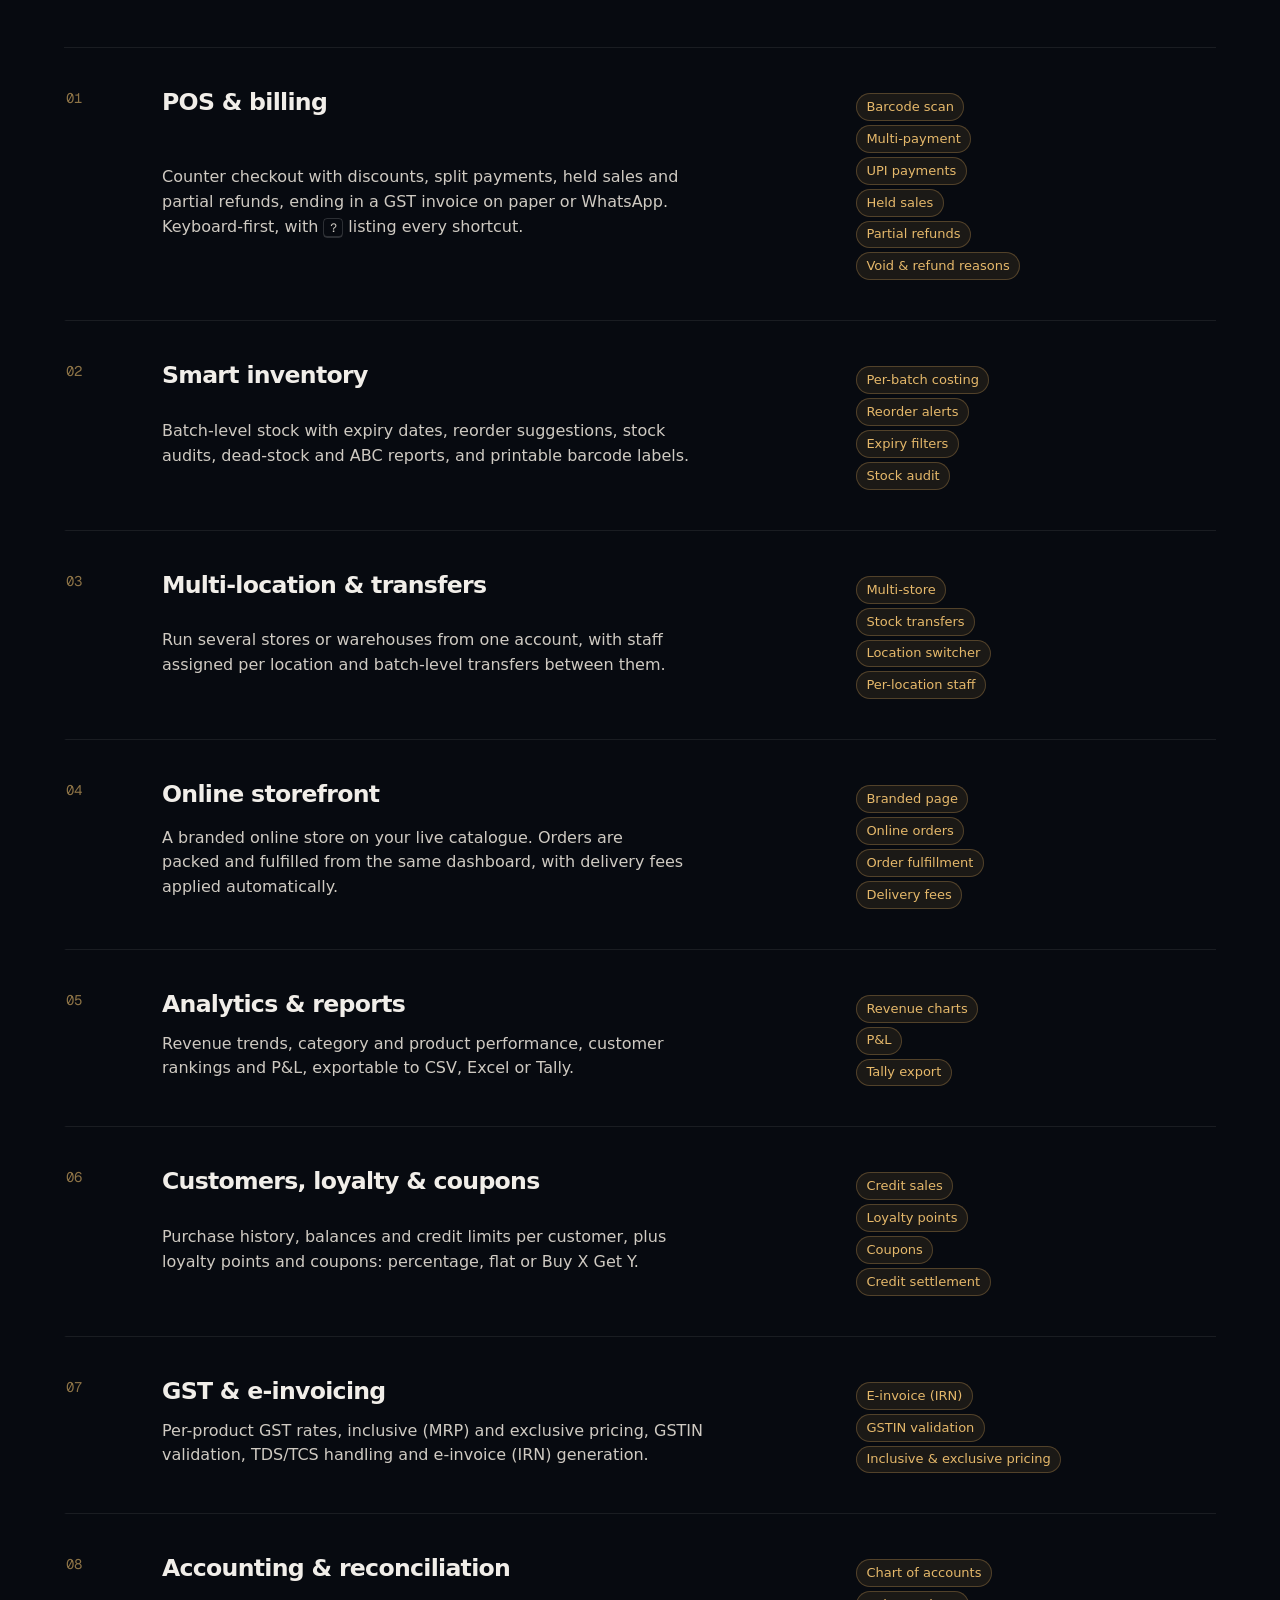
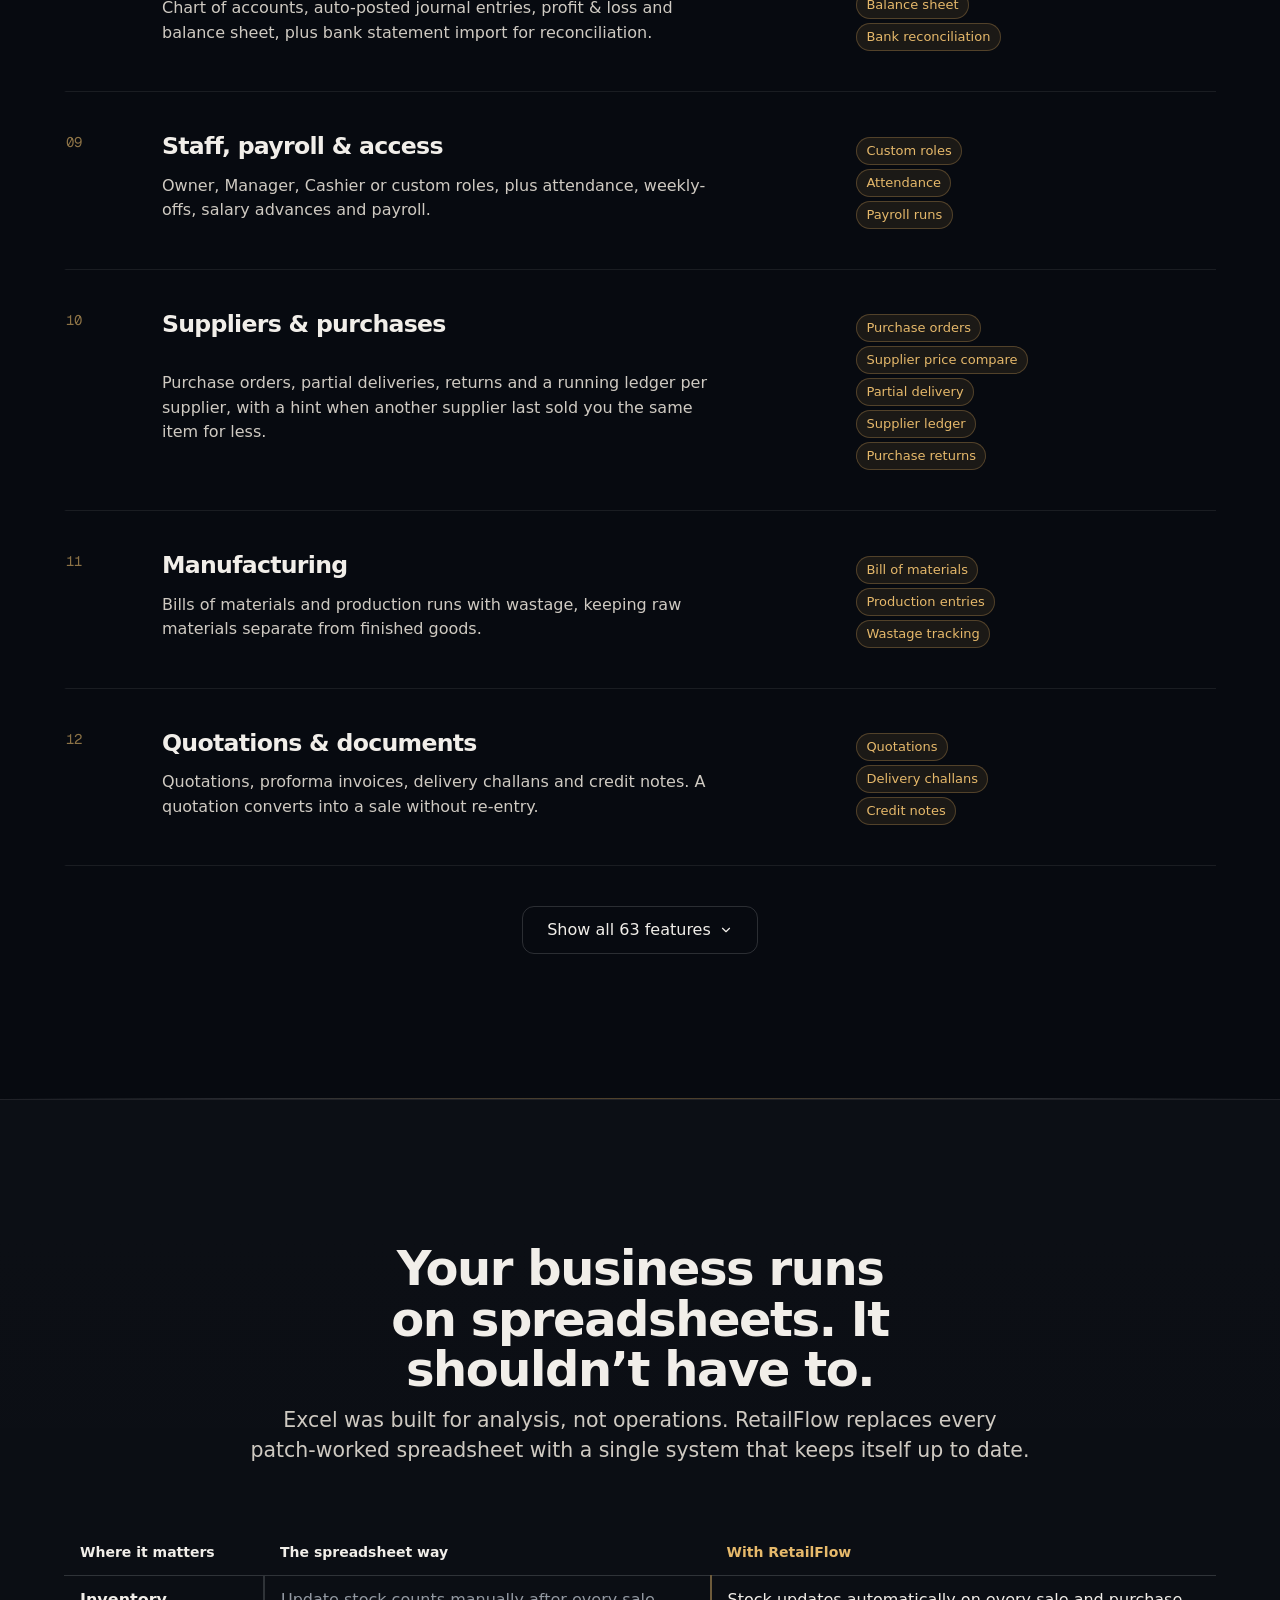
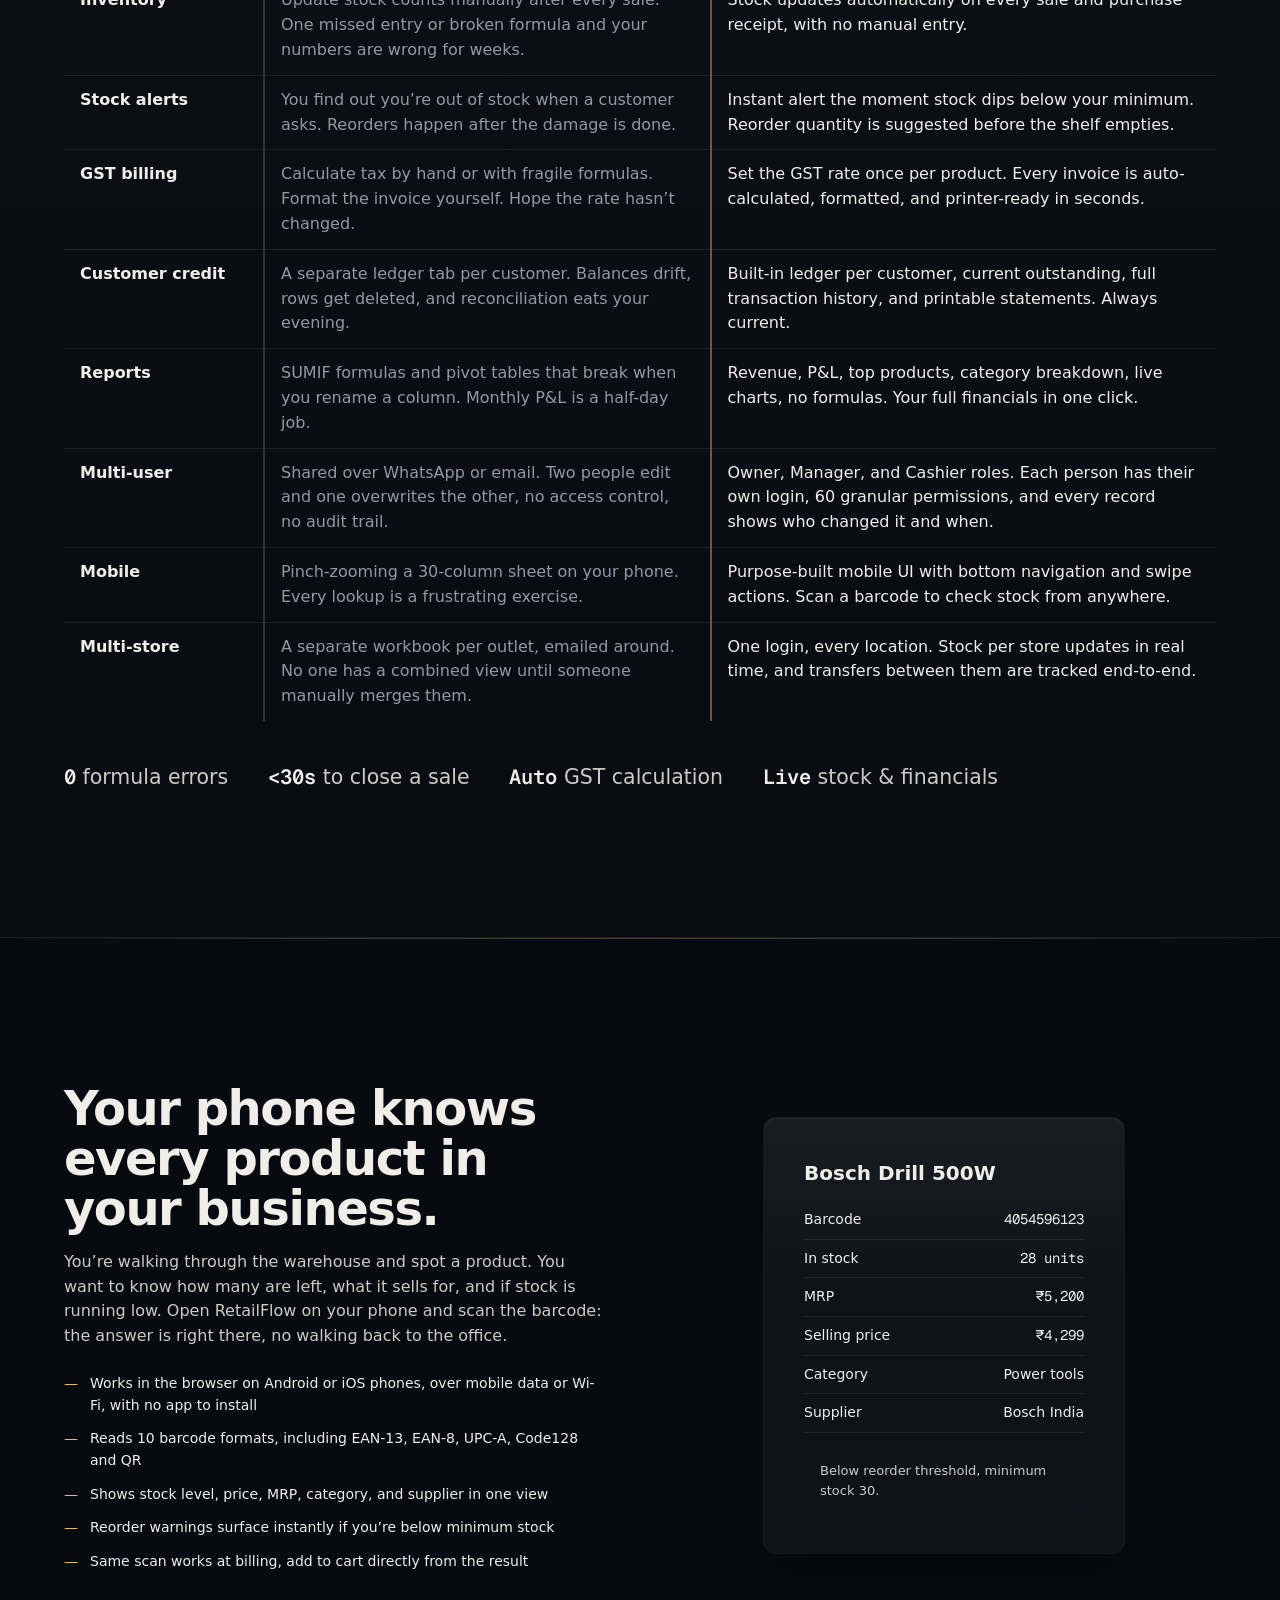
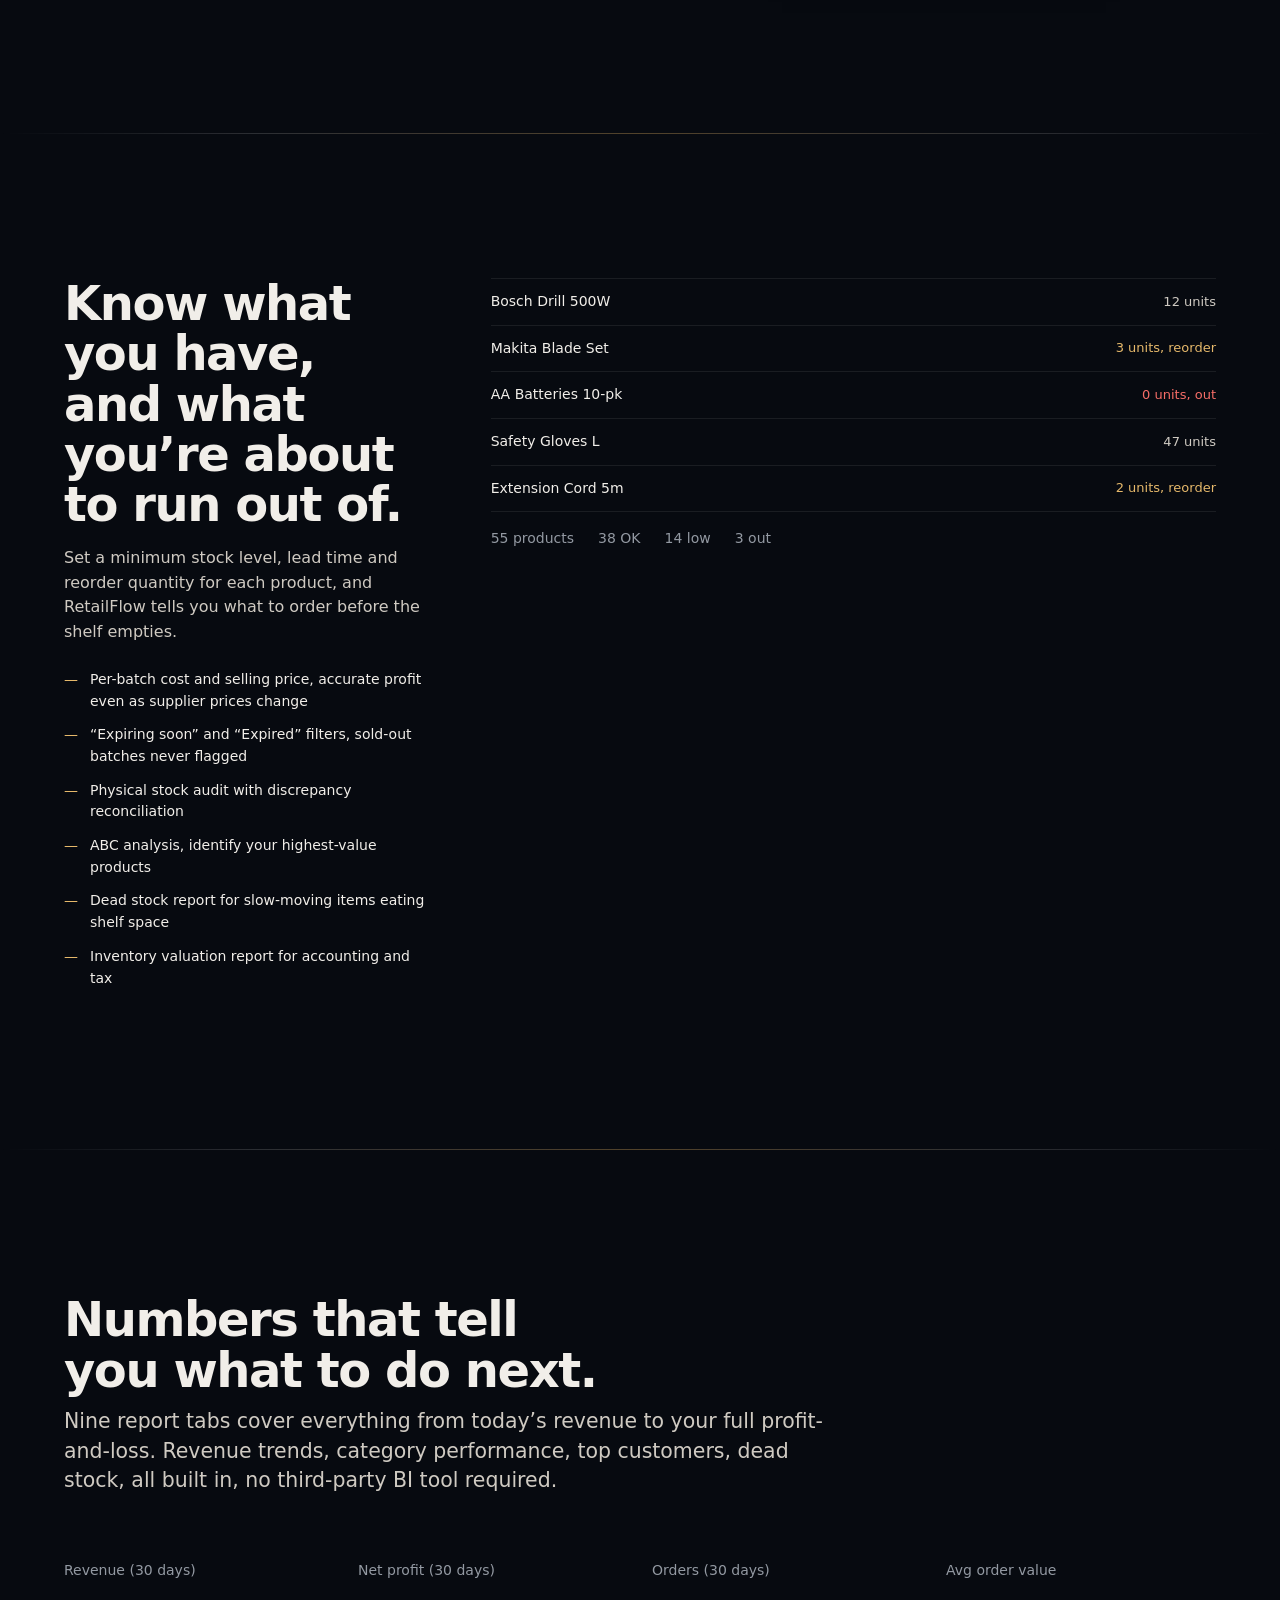
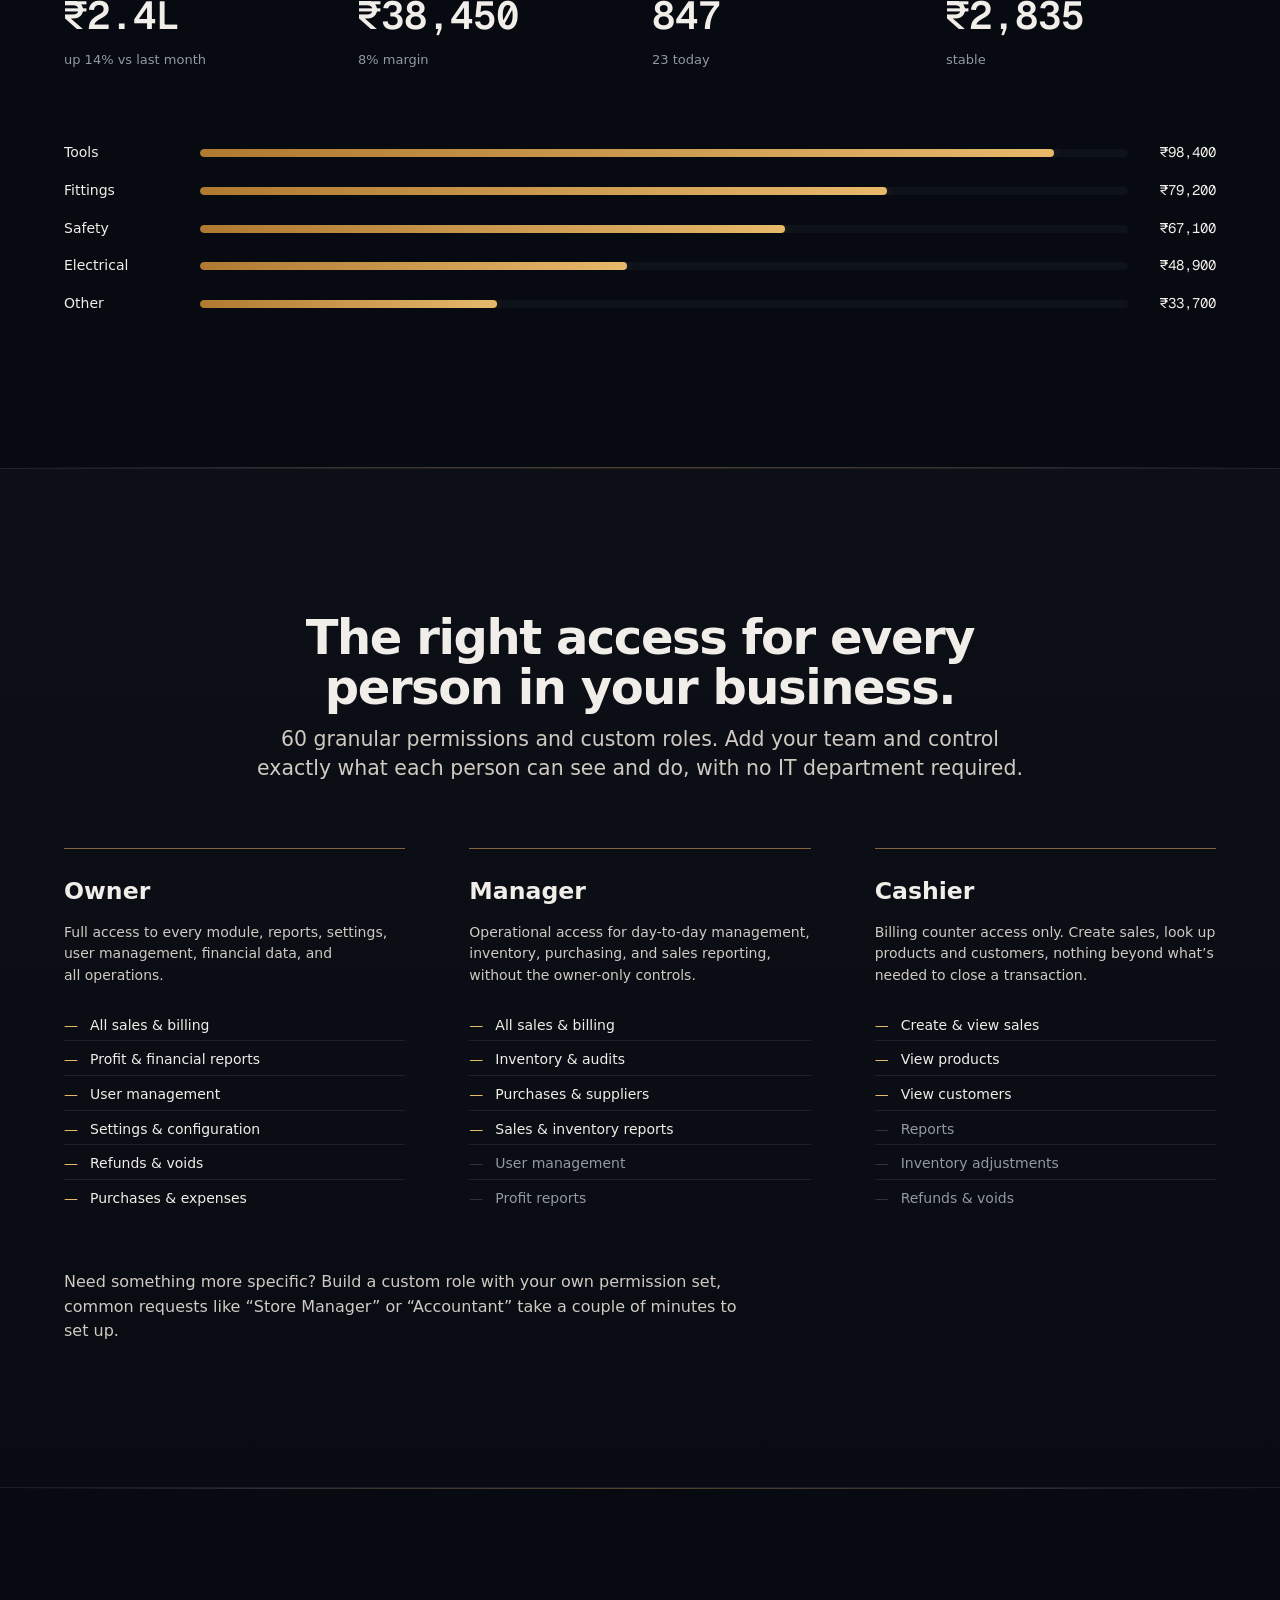
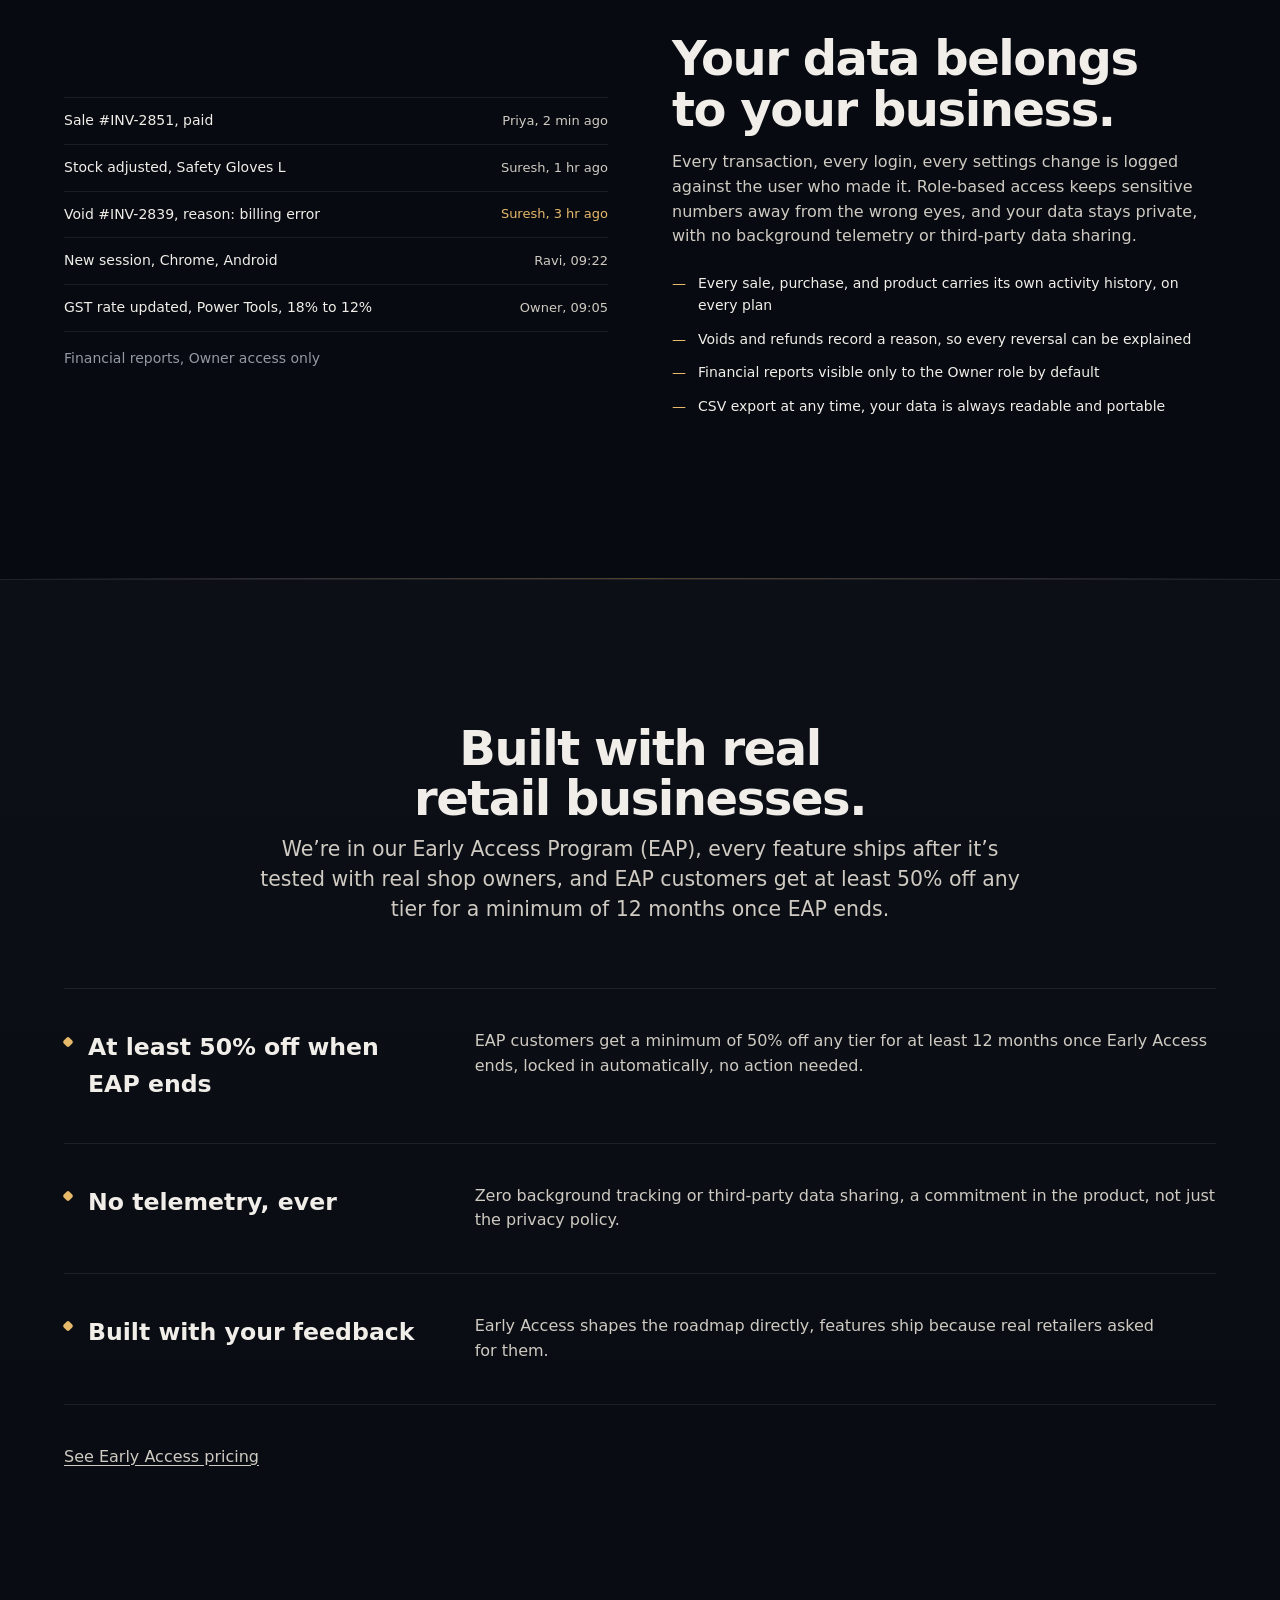
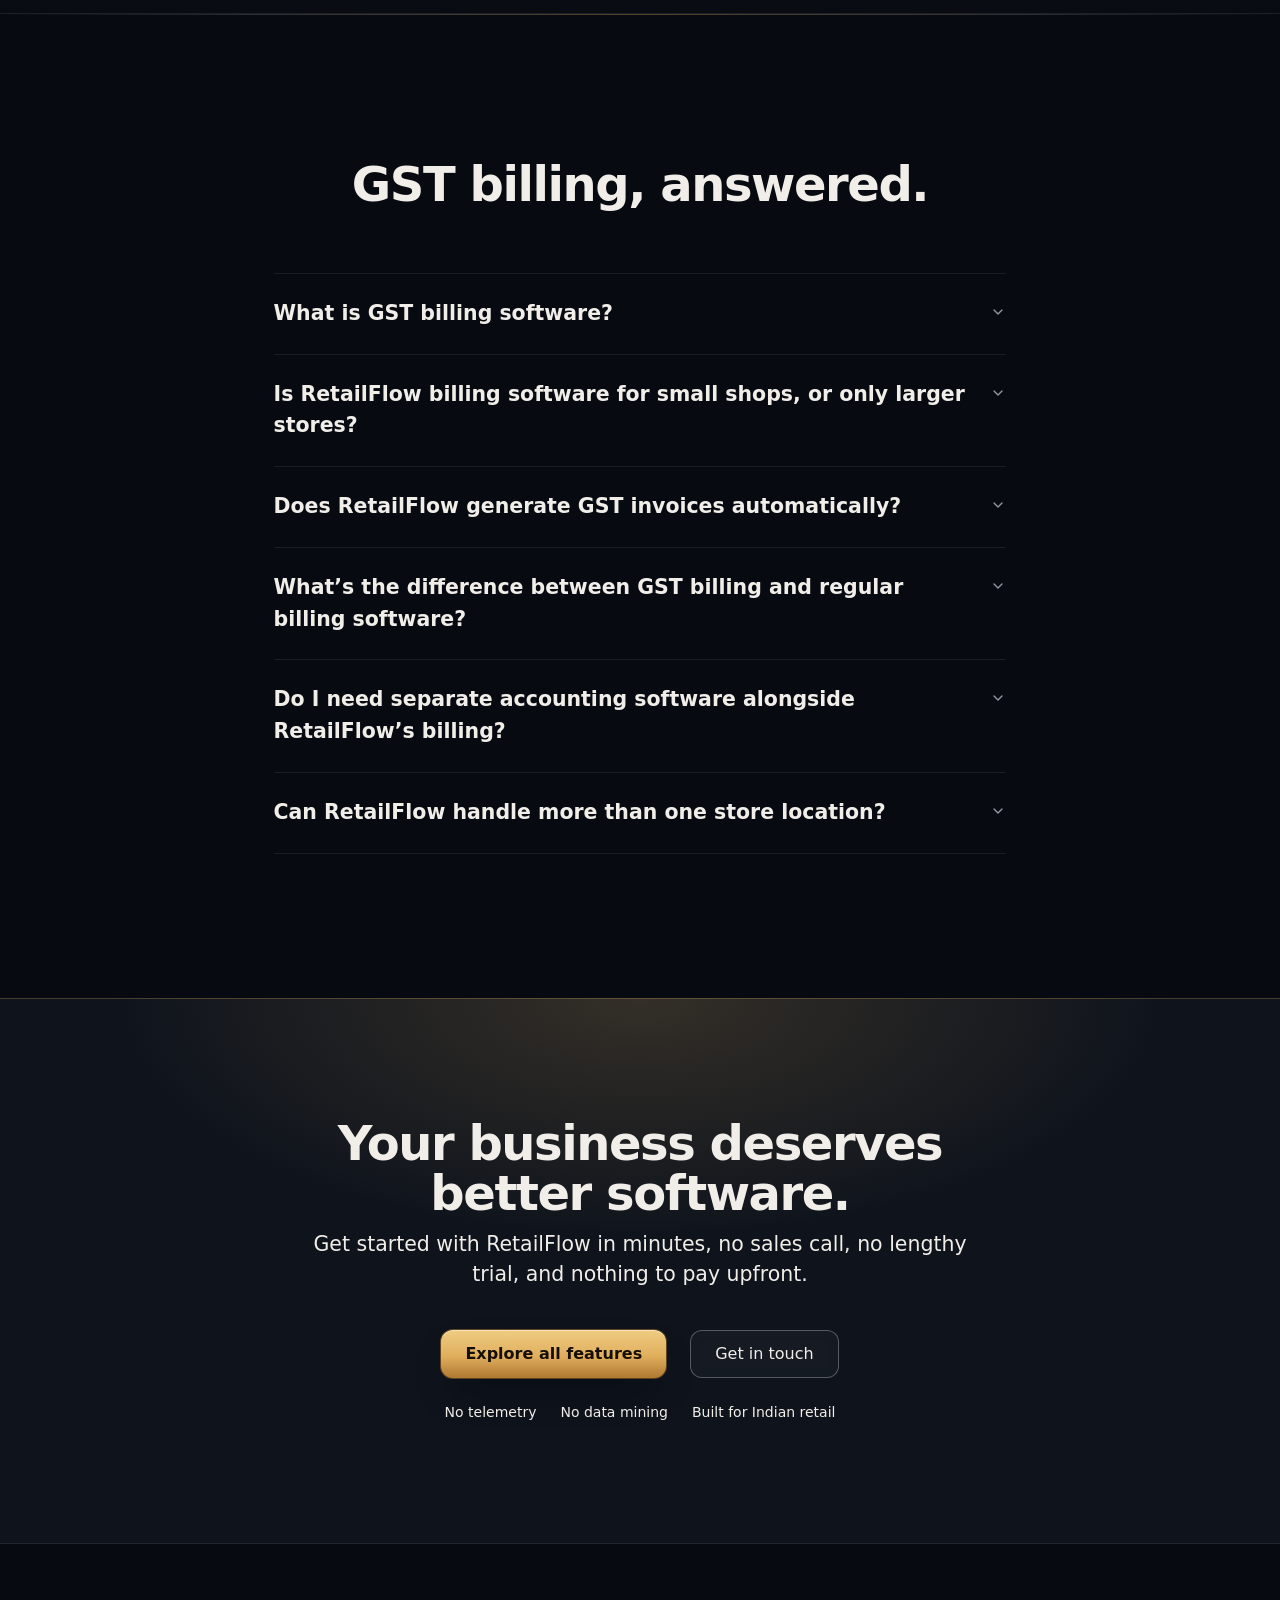
==== commit 48430ce8: "shorten homepage" ====
--- a/index.html
+++ b/index.html
@@ -85,7 +85,7 @@
           "Refund Request Workflow",
           "Void & Refund Reasons",
           "Activity History on Every Record",
-          "Offline-Friendly Access"
+          "Network Interruption Alerts"
         ]
       },
       {
@@ -113,7 +113,7 @@
             "name": "What is GST billing software?",
             "acceptedAnswer": {
               "@type": "Answer",
-              "text": "GST billing software calculates the correct tax on every item, CGST/SGST or IGST, depending on the sale, and generates a compliant invoice automatically. RetailFlow does this on every bill: set a GST rate once per product, and every sale is tax-correct without manual calculation."
+              "text": "GST billing software calculates the tax on each item, CGST/SGST or IGST depending on the sale, and generates a GST invoice automatically. RetailFlow does this on every bill: set a GST rate once per product, and the tax is calculated for you without manual formulas."
             }
           },
           {
@@ -126,10 +126,10 @@
           },
           {
             "@type": "Question",
-            "name": "Does RetailFlow generate GST-compliant invoices automatically?",
+            "name": "Does RetailFlow generate GST invoices automatically?",
             "acceptedAnswer": {
               "@type": "Answer",
-              "text": "Yes. Every invoice is GST-compliant by default, tax is calculated per product, printed on receipts or sent over WhatsApp, and ready for filing without exporting anything to Excel."
+              "text": "Yes. RetailFlow automates GST calculations and GST invoice generation: tax is calculated from each product’s GST rate, and the invoice is printed on receipts or sent over WhatsApp, with no export to Excel needed."
             }
           },
           {
@@ -137,7 +137,7 @@
             "name": "What’s the difference between GST billing and regular billing software?",
             "acceptedAnswer": {
               "@type": "Answer",
-              "text": "Regular billing software just prints a receipt. GST billing software calculates tax correctly per item and produces an invoice that’s legally compliant for GST-registered businesses. RetailFlow does this by default on every bill, not as an add-on."
+              "text": "Regular billing software just prints a receipt. GST billing software calculates tax per item and produces a GST invoice for GST-registered businesses. RetailFlow automates GST calculation and invoice generation on every bill, not as an add-on."
             }
           },
           {
@@ -351,7 +351,7 @@
           <p>Search products with <kbd>F1</kbd>, scan barcodes using a USB scanner or your phone camera, and complete checkout with <kbd>F4</kbd>.</p>
           <p>Every cart line retains its batch information, so stock cost and expiry stay connected to the sale. Sell loose products like besan by the kilo or gram.</p>
           <ul class="checks">
-            <li>USB and camera barcode scanning, 10 formats including EAN, UPC, Code128 and QR</li>
+            <li>USB scanner or phone-camera barcode scanning</li>
             <li>Fixed or percentage discounts, per item or entire bill</li>
             <li>Hold a sale and resume it later, even after refreshing the page</li>
             <li>Record voids and refunds with a reason, including cash refunds or store credit</li>
@@ -388,7 +388,6 @@
             <li>Bulk import from CSV or Excel, with a preview before anything changes</li>
             <li>Bulk-edit price, GST, category or status across up to 500 products</li>
             <li>Saved views for the filters you use every day</li>
-            <li>Scan a barcode on the phone to find any product on the shelf</li>
           </ul>
         </div>
       </div>
@@ -427,84 +426,84 @@
       <div class="index-row">
         <div>
           <h3 class="index-name">POS &amp; billing</h3>
-          <p class="index-desc">Scan barcodes, build the cart, apply per-item or bill-level discounts, and take payment, cash, UPI, card, or split, with a live UPI QR code for the exact amount due. Park a sale and recall it later, process partial refunds, and hand off a GST invoice on paper or straight to WhatsApp. A Cart → Review → Confirm payment stepper keeps every sale on track, and the cart survives a refresh. Keyboard-first: F1 to search, F4 to checkout, ? for every shortcut.</p>
+          <p class="index-desc">Counter checkout with discounts, split payments, held sales and partial refunds, ending in a GST invoice on paper or WhatsApp. Keyboard-first, with <kbd>?</kbd> listing every shortcut.</p>
           <div class="index-facts"><span>Barcode scan</span><span>Multi-payment</span><span>UPI payments</span><span>Held sales</span><span>Partial refunds</span><span>Void &amp; refund reasons</span></div>
         </div>
       </div>
       <div class="index-row">
         <div>
           <h3 class="index-name">Smart inventory</h3>
-          <p class="index-desc">Real-time stock levels that update with every sale and purchase, tracked batch by batch so profit stays accurate even when a supplier’s price changes mid-shelf-life. Automated low-stock alerts, reorder suggestions, one-tap “expiring soon” and “expired” filters, dead stock reports, ABC analysis, and print-ready barcode labels. Edit hundreds of products at once, with a preview before anything changes.</p>
-          <div class="index-facts"><span>Per-batch costing</span><span>Reorder alerts</span><span>Expiry filters</span><span>Bulk edits</span><span>Stock audit</span><span>Batch &amp; expiry</span></div>
+          <p class="index-desc">Batch-level stock with expiry dates, reorder suggestions, stock audits, dead-stock and ABC reports, and printable barcode labels.</p>
+          <div class="index-facts"><span>Per-batch costing</span><span>Reorder alerts</span><span>Expiry filters</span><span>Stock audit</span></div>
         </div>
       </div>
       <div class="index-row">
         <div>
           <h3 class="index-name">Multi-location &amp; transfers</h3>
-          <p class="index-desc">Run more than one store or warehouse from a single account. Assign staff to a location, switch between stores from the sidebar, and keep stock tracked separately, then transfer inventory between locations with full batch-level detail.</p>
+          <p class="index-desc">Run several stores or warehouses from one account, with staff assigned per location and batch-level transfers between them.</p>
           <div class="index-facts"><span>Multi-store</span><span>Stock transfers</span><span>Location switcher</span><span>Per-location staff</span></div>
         </div>
       </div>
       <div class="index-row">
         <div>
           <h3 class="index-name">Online storefront</h3>
-          <p class="index-desc">Publish a branded storefront, your logo, banner, and accent color, where customers browse your live catalogue and place orders. Staff pack, fulfill, or cancel orders from the same dashboard, with delivery fees handled automatically.</p>
+          <p class="index-desc">A branded online store on your live catalogue. Orders are packed and fulfilled from the same dashboard, with delivery fees applied automatically.</p>
           <div class="index-facts"><span>Branded page</span><span>Online orders</span><span>Order fulfillment</span><span>Delivery fees</span></div>
         </div>
       </div>
       <div class="index-row">
         <div>
           <h3 class="index-name">Analytics &amp; reports</h3>
-          <p class="index-desc">Revenue trends across 30, 90, or 365 days. Category performance, top products, customer rankings, full P&amp;L, dead-stock and reorder reports, all built in, with exports to CSV, Excel, or Tally.</p>
+          <p class="index-desc">Revenue trends, category and product performance, customer rankings and P&amp;L, exportable to CSV, Excel or Tally.</p>
           <div class="index-facts"><span>Revenue charts</span><span>P&amp;L</span><span>Tally export</span></div>
         </div>
       </div>
       <div class="index-row">
         <div>
           <h3 class="index-name">Customers, loyalty &amp; coupons</h3>
-          <p class="index-desc">Track every customer’s purchase history, outstanding balance, and credit limit. Run a loyalty program where points are earned and redeemed automatically, and reversed if a sale is refunded, plus coupon codes: percentage, flat, or Buy X Get Y.</p>
+          <p class="index-desc">Purchase history, balances and credit limits per customer, plus loyalty points and coupons: percentage, flat or Buy X Get Y.</p>
           <div class="index-facts"><span>Credit sales</span><span>Loyalty points</span><span>Coupons</span><span>Credit settlement</span></div>
         </div>
       </div>
       <div class="index-row">
         <div>
           <h3 class="index-name">GST &amp; e-invoicing</h3>
-          <p class="index-desc">Per-product GST rates, inclusive (MRP) and exclusive pricing, GSTIN validation, and TDS/TCS handling. Government e-invoicing (IRN) generation is built in, tax-correct invoices, ready for filing without a single export to Excel.</p>
+          <p class="index-desc">Per-product GST rates, inclusive (MRP) and exclusive pricing, GSTIN validation, TDS/TCS handling and e-invoice (IRN) generation.</p>
           <div class="index-facts"><span>E-invoice (IRN)</span><span>GSTIN validation</span><span>Inclusive &amp; exclusive pricing</span></div>
         </div>
       </div>
       <div class="index-row">
         <div>
           <h3 class="index-name">Accounting &amp; reconciliation</h3>
-          <p class="index-desc">A full chart of accounts with auto-posted journal entries, profit &amp; loss, and balance sheet, generated straight from the same sales data as your billing. Import bank statements and reconcile transactions automatically.</p>
+          <p class="index-desc">Chart of accounts, auto-posted journal entries, profit &amp; loss and balance sheet, plus bank statement import for reconciliation.</p>
           <div class="index-facts"><span>Chart of accounts</span><span>Balance sheet</span><span>Bank reconciliation</span></div>
         </div>
       </div>
       <div class="index-row">
         <div>
           <h3 class="index-name">Staff, payroll &amp; access</h3>
-          <p class="index-desc">Owner, Manager, and Cashier roles with 60 granular permissions, or build a custom role for how your team actually works. Track attendance and weekly-offs, issue salary advances, and run payroll weekly, biweekly, or monthly.</p>
+          <p class="index-desc">Owner, Manager, Cashier or custom roles, plus attendance, weekly-offs, salary advances and payroll.</p>
           <div class="index-facts"><span>Custom roles</span><span>Attendance</span><span>Payroll runs</span></div>
         </div>
       </div>
       <div class="index-row">
         <div>
           <h3 class="index-name">Suppliers &amp; purchases</h3>
-          <p class="index-desc">Manage supplier contacts, raise purchase orders, and track payables, including partial deliveries and orders you need to close out short. While you build an order, RetailFlow shows when another supplier last sold you the same item for less, and switches the order over in one tap. Your outstanding balance with every supplier is always current, no manual reconciliation.</p>
+          <p class="index-desc">Purchase orders, partial deliveries, returns and a running ledger per supplier, with a hint when another supplier last sold you the same item for less.</p>
           <div class="index-facts"><span>Purchase orders</span><span>Supplier price compare</span><span>Partial delivery</span><span>Supplier ledger</span><span>Purchase returns</span></div>
         </div>
       </div>
       <div class="index-row">
         <div>
           <h3 class="index-name">Manufacturing</h3>
-          <p class="index-desc">Define a bill of materials, record production runs, including wastage, and keep raw materials tracked separately from finished goods. Built for businesses that make what they sell, not just resell it.</p>
+          <p class="index-desc">Bills of materials and production runs with wastage, keeping raw materials separate from finished goods.</p>
           <div class="index-facts"><span>Bill of materials</span><span>Production entries</span><span>Wastage tracking</span></div>
         </div>
       </div>
       <div class="index-row">
         <div>
           <h3 class="index-name">Quotations &amp; documents</h3>
-          <p class="index-desc">Send quotations and proforma invoices before a sale closes, delivery challans when goods move, and credit notes when they come back. Convert a quotation straight into a sale, no re-entry.</p>
+          <p class="index-desc">Quotations, proforma invoices, delivery challans and credit notes. A quotation converts into a sale without re-entry.</p>
           <div class="index-facts"><span>Quotations</span><span>Delivery challans</span><span>Credit notes</span></div>
         </div>
       </div>
@@ -613,7 +612,7 @@
               <div class="fmini"><div class="fmini-t">Per-product sales drill-down</div><p class="fmini-d">Day-by-day sales history for any product.</p></div>
               <div class="fmini"><div class="fmini-t">Cashier refund override</div><p class="fmini-d">Grant individual cashiers refund rights without full manager access.</p></div>
               <div class="fmini"><div class="fmini-t">Login lockout &amp; password rules</div><p class="fmini-d">Accounts lock after repeated failed attempts.</p></div>
-              <div class="fmini"><div class="fmini-t">Offline-friendly</div><p class="fmini-d">Clear banners when the network drops, so nothing silently fails.</p></div>
+              <div class="fmini"><div class="fmini-t">Network interruption alerts</div><p class="fmini-d">A clear banner appears when the connection drops, so nothing fails silently.</p></div>
               <div class="fmini"><div class="fmini-t">Dark &amp; light theme</div><p class="fmini-d">Switch instantly, preference remembered.</p></div>
             </div>
           </div>
@@ -652,19 +651,19 @@
           <tr><th>Where it matters</th><th>The spreadsheet way</th><th>With RetailFlow</th></tr>
         </thead>
         <tbody>
-          <tr><td>Inventory</td><td data-label="The spreadsheet way" class="cell-old">Update stock counts manually after every sale. One missed entry or broken formula and your numbers are wrong for weeks.</td><td data-label="With RetailFlow">Stock updates automatically on every sale and purchase receipt. Numbers are always right, zero manual entry required.</td></tr>
+          <tr><td>Inventory</td><td data-label="The spreadsheet way" class="cell-old">Update stock counts manually after every sale. One missed entry or broken formula and your numbers are wrong for weeks.</td><td data-label="With RetailFlow">Stock updates automatically on every sale and purchase receipt, with no manual entry.</td></tr>
           <tr><td>Stock alerts</td><td data-label="The spreadsheet way" class="cell-old">You find out you’re out of stock when a customer asks. Reorders happen after the damage is done.</td><td data-label="With RetailFlow">Instant alert the moment stock dips below your minimum. Reorder quantity is suggested before the shelf empties.</td></tr>
           <tr><td>GST billing</td><td data-label="The spreadsheet way" class="cell-old">Calculate tax by hand or with fragile formulas. Format the invoice yourself. Hope the rate hasn’t changed.</td><td data-label="With RetailFlow">Set the GST rate once per product. Every invoice is auto-calculated, formatted, and printer-ready in seconds.</td></tr>
           <tr><td>Customer credit</td><td data-label="The spreadsheet way" class="cell-old">A separate ledger tab per customer. Balances drift, rows get deleted, and reconciliation eats your evening.</td><td data-label="With RetailFlow">Built-in ledger per customer, current outstanding, full transaction history, and printable statements. Always current.</td></tr>
           <tr><td>Reports</td><td data-label="The spreadsheet way" class="cell-old">SUMIF formulas and pivot tables that break when you rename a column. Monthly P&amp;L is a half-day job.</td><td data-label="With RetailFlow">Revenue, P&amp;L, top products, category breakdown, live charts, no formulas. Your full financials in one click.</td></tr>
           <tr><td>Multi-user</td><td data-label="The spreadsheet way" class="cell-old">Shared over WhatsApp or email. Two people edit and one overwrites the other, no access control, no audit trail.</td><td data-label="With RetailFlow">Owner, Manager, and Cashier roles. Each person has their own login, 60 granular permissions, and every record shows who changed it and when.</td></tr>
-          <tr><td>Mobile</td><td data-label="The spreadsheet way" class="cell-old">Pinch-zooming a 30-column sheet on your phone. Every lookup is a frustrating exercise.</td><td data-label="With RetailFlow">Purpose-built mobile UI with bottom navigation and swipe actions. Scan barcodes with your phone camera, look up any product, and check stock from anywhere.</td></tr>
+          <tr><td>Mobile</td><td data-label="The spreadsheet way" class="cell-old">Pinch-zooming a 30-column sheet on your phone. Every lookup is a frustrating exercise.</td><td data-label="With RetailFlow">Purpose-built mobile UI with bottom navigation and swipe actions. Scan a barcode to check stock from anywhere.</td></tr>
           <tr><td>Multi-store</td><td data-label="The spreadsheet way" class="cell-old">A separate workbook per outlet, emailed around. No one has a combined view until someone manually merges them.</td><td data-label="With RetailFlow">One login, every location. Stock per store updates in real time, and transfers between them are tracked end-to-end.</td></tr>
         </tbody>
       </table>
     </div>
 
-    <p class="gains-line" data-reveal><span><b>0</b> formula errors</span><span><b>&lt;30s</b> to close a sale</span><span><b>100%</b> GST-accurate invoices</span><span><b>Live</b> stock &amp; financials</span></p>
+    <p class="gains-line" data-reveal><span><b>0</b> formula errors</span><span><b>&lt;30s</b> to close a sale</span><span><b>Auto</b> GST calculation</span><span><b>Live</b> stock &amp; financials</span></p>
   </div>
 </section>
 
@@ -677,12 +676,11 @@
       <h2>Your phone knows every product in your business.</h2>
       <p>You’re walking through the warehouse and spot a product. You want to know how many are left, what it sells for, and if stock is running low. Open RetailFlow on your phone and scan the barcode: the answer is right there, no walking back to the office.</p>
       <ul class="checks">
-        <li>Works on any Android or iOS phone, no app install, just your browser</li>
-        <li>Camera scanner supports EAN-13, EAN-8, UPC-A, Code128, and more</li>
+        <li>Works in the browser on Android or iOS phones, over mobile data or Wi-Fi, with no app to install</li>
+        <li>Reads 10 barcode formats, including EAN-13, EAN-8, UPC-A, Code128 and QR</li>
         <li>Shows stock level, price, MRP, category, and supplier in one view</li>
         <li>Reorder warnings surface instantly if you’re below minimum stock</li>
         <li>Same scan works at billing, add to cart directly from the result</li>
-        <li>Works over mobile data or your shop’s Wi-Fi, on any phone your staff already carry</li>
       </ul>
     </div>
     <div class="split-media" data-reveal>
@@ -707,13 +705,10 @@
   <div class="container rows-section">
     <div class="rows-copy" data-reveal>
       <h2>Know what you have, and what you’re about to run out of.</h2>
-      <p>RetailFlow tracks stock in real time across every sale and purchase. When levels dip below your minimum, it shows up instantly. Configure lead times and safety stock thresholds, and let the system tell you what to order before the shelf empties.</p>
+      <p>Set a minimum stock level, lead time and reorder quantity for each product, and RetailFlow tells you what to order before the shelf empties.</p>
       <ul class="checks">
-        <li>Real-time stock levels, updated on every sale and purchase receipt</li>
         <li>Per-batch cost and selling price, accurate profit even as supplier prices change</li>
-        <li>Configurable minimum stock, lead time, and reorder quantity</li>
         <li>“Expiring soon” and “Expired” filters, sold-out batches never flagged</li>
-        <li>Bulk-edit price, GST, category, or status across up to 500 products, previewed first</li>
         <li>Physical stock audit with discrepancy reconciliation</li>
         <li>ABC analysis, identify your highest-value products</li>
         <li>Dead stock report for slow-moving items eating shelf space</li>
@@ -765,7 +760,7 @@
   <div class="container">
     <div class="hdr hdr--c" data-reveal>
       <h2>The right access for every person in your business.</h2>
-      <p class="lead">60 granular permissions, custom roles, and payroll. Add your team and control exactly what each person can see and do, with no IT department required.</p>
+      <p class="lead">60 granular permissions and custom roles. Add your team and control exactly what each person can see and do, with no IT department required.</p>
     </div>
     <div class="roles-grid" data-reveal>
       <div class="role-card">
@@ -805,7 +800,7 @@
         </ul>
       </div>
     </div>
-    <p class="role-note" data-reveal>Need something more specific? Build a custom role with your own permission set, common requests like “Store Manager” or “Accountant” take a couple of minutes to set up. Then track attendance and weekly-offs, issue salary advances, and run payroll weekly, biweekly, or monthly, without leaving RetailFlow.</p>
+    <p class="role-note" data-reveal>Need something more specific? Build a custom role with your own permission set, common requests like “Store Manager” or “Accountant” take a couple of minutes to set up.</p>
   </div>
 </section>
 
@@ -820,10 +815,7 @@
       <ul class="checks">
         <li>Every sale, purchase, and product carries its own activity history, on every plan</li>
         <li>Voids and refunds record a reason, so every reversal can be explained</li>
-        <li>60 granular permissions, plus custom roles, control exactly who sees what</li>
-        <li>Each staff member has their own login, no shared passwords</li>
         <li>Financial reports visible only to the Owner role by default</li>
-        <li>No background telemetry or usage data sent to third parties</li>
         <li>CSV export at any time, your data is always readable and portable</li>
       </ul>
     </div>
@@ -859,10 +851,6 @@
         <p class="trust-desc">Zero background tracking or third-party data sharing, a commitment in the product, not just the privacy policy.</p>
       </div>
       <div class="trust-row">
-        <div class="trust-title">100% GST-accurate</div>
-        <p class="trust-desc">Every invoice calculates tax correctly per product, no manual formulas, no year-end surprises.</p>
-      </div>
-      <div class="trust-row">
         <div class="trust-title">Built with your feedback</div>
         <p class="trust-desc">Early Access shapes the roadmap directly, features ship because real retailers asked for them.</p>
       </div>
@@ -882,19 +870,19 @@
     <div class="faq" data-reveal>
       <details class="faq-item">
         <summary class="faq-q"><span class="faq-q-txt">What is GST billing software?</span> <svg class="faq-chev" width="16" height="16" viewBox="0 0 24 24" fill="none" stroke="currentColor" stroke-width="2" stroke-linecap="round" stroke-linejoin="round" aria-hidden="true"><polyline points="6 9 12 15 18 9"/></svg></summary>
-        <p class="faq-a">GST billing software calculates the correct tax on every item, CGST/SGST or IGST, depending on the sale, and generates a compliant invoice automatically. RetailFlow does this on every bill: set a GST rate once per product, and every sale is tax-correct without manual calculation.</p>
+        <p class="faq-a">GST billing software calculates the tax on each item, CGST/SGST or IGST depending on the sale, and generates a GST invoice automatically. RetailFlow does this on every bill: set a GST rate once per product, and the tax is calculated for you without manual formulas.</p>
       </details>
       <details class="faq-item">
         <summary class="faq-q"><span class="faq-q-txt">Is RetailFlow billing software for small shops, or only larger stores?</span> <svg class="faq-chev" width="16" height="16" viewBox="0 0 24 24" fill="none" stroke="currentColor" stroke-width="2" stroke-linecap="round" stroke-linejoin="round" aria-hidden="true"><polyline points="6 9 12 15 18 9"/></svg></summary>
         <p class="faq-a">Both. RetailFlow is billing software for retail businesses of any size, from a single counter to a store with multiple staff and access levels. Keyboard-first checkout keeps a solo counter fast, while role-based access covers bigger teams.</p>
       </details>
       <details class="faq-item">
-        <summary class="faq-q"><span class="faq-q-txt">Does RetailFlow generate GST-compliant invoices automatically?</span> <svg class="faq-chev" width="16" height="16" viewBox="0 0 24 24" fill="none" stroke="currentColor" stroke-width="2" stroke-linecap="round" stroke-linejoin="round" aria-hidden="true"><polyline points="6 9 12 15 18 9"/></svg></summary>
-        <p class="faq-a">Yes. Every invoice is GST-compliant by default, tax is calculated per product, printed on receipts or sent over WhatsApp, and ready for filing without exporting anything to Excel.</p>
+        <summary class="faq-q"><span class="faq-q-txt">Does RetailFlow generate GST invoices automatically?</span> <svg class="faq-chev" width="16" height="16" viewBox="0 0 24 24" fill="none" stroke="currentColor" stroke-width="2" stroke-linecap="round" stroke-linejoin="round" aria-hidden="true"><polyline points="6 9 12 15 18 9"/></svg></summary>
+        <p class="faq-a">Yes. RetailFlow automates GST calculations and GST invoice generation: tax is calculated from each product’s GST rate, and the invoice is printed on receipts or sent over WhatsApp, with no export to Excel needed.</p>
       </details>
       <details class="faq-item">
         <summary class="faq-q"><span class="faq-q-txt">What’s the difference between GST billing and regular billing software?</span> <svg class="faq-chev" width="16" height="16" viewBox="0 0 24 24" fill="none" stroke="currentColor" stroke-width="2" stroke-linecap="round" stroke-linejoin="round" aria-hidden="true"><polyline points="6 9 12 15 18 9"/></svg></summary>
-        <p class="faq-a">Regular billing software just prints a receipt. GST billing software calculates tax correctly per item and produces an invoice that’s legally compliant for GST-registered businesses. RetailFlow does this by default on every bill, not as an add-on.</p>
+        <p class="faq-a">Regular billing software just prints a receipt. GST billing software calculates tax per item and produces a GST invoice for GST-registered businesses. RetailFlow automates GST calculation and invoice generation on every bill, not as an add-on.</p>
       </details>
       <details class="faq-item">
         <summary class="faq-q"><span class="faq-q-txt">Do I need separate accounting software alongside RetailFlow’s billing?</span> <svg class="faq-chev" width="16" height="16" viewBox="0 0 24 24" fill="none" stroke="currentColor" stroke-width="2" stroke-linecap="round" stroke-linejoin="round" aria-hidden="true"><polyline points="6 9 12 15 18 9"/></svg></summary>
@@ -1009,6 +997,6 @@
   </div>
 </footer>
 
-<script src="script.js?v=2026112502"></script>
+<script src="script.js?v=2026112503"></script>
 </body>
 </html>
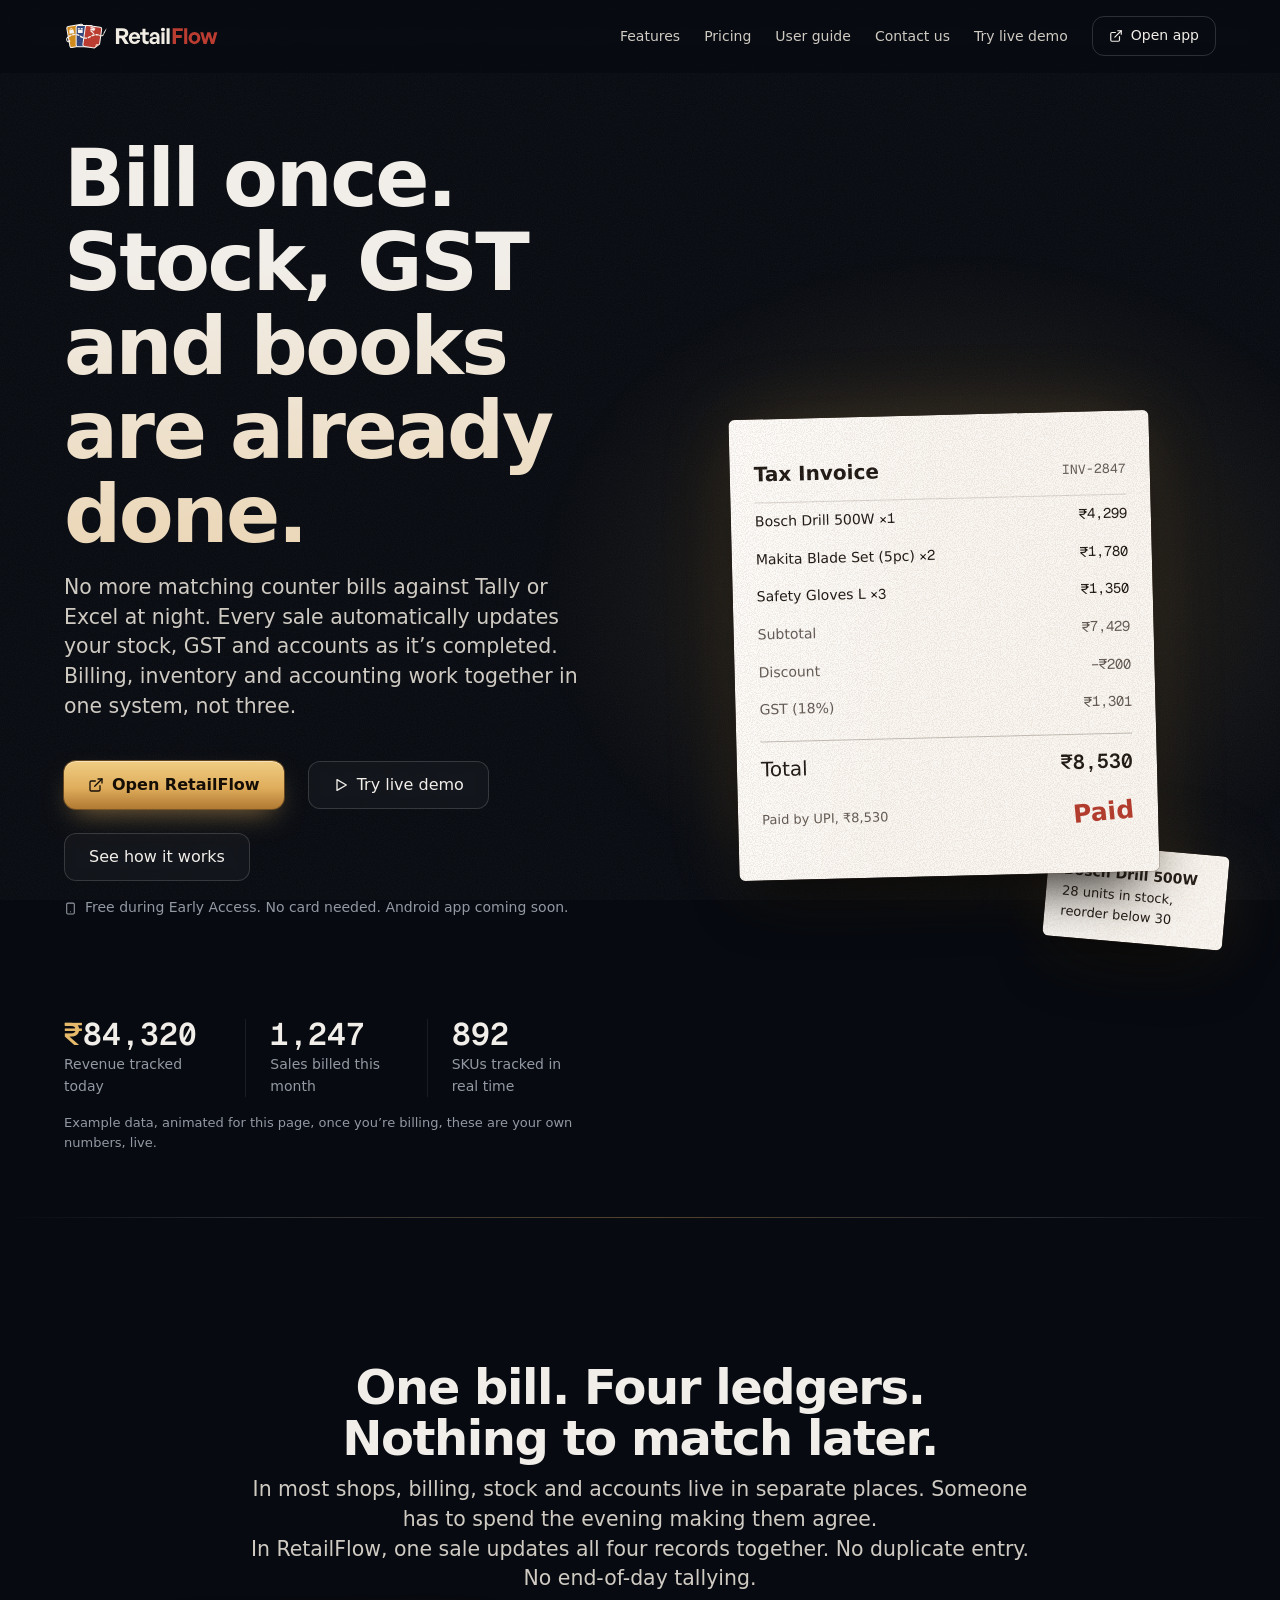
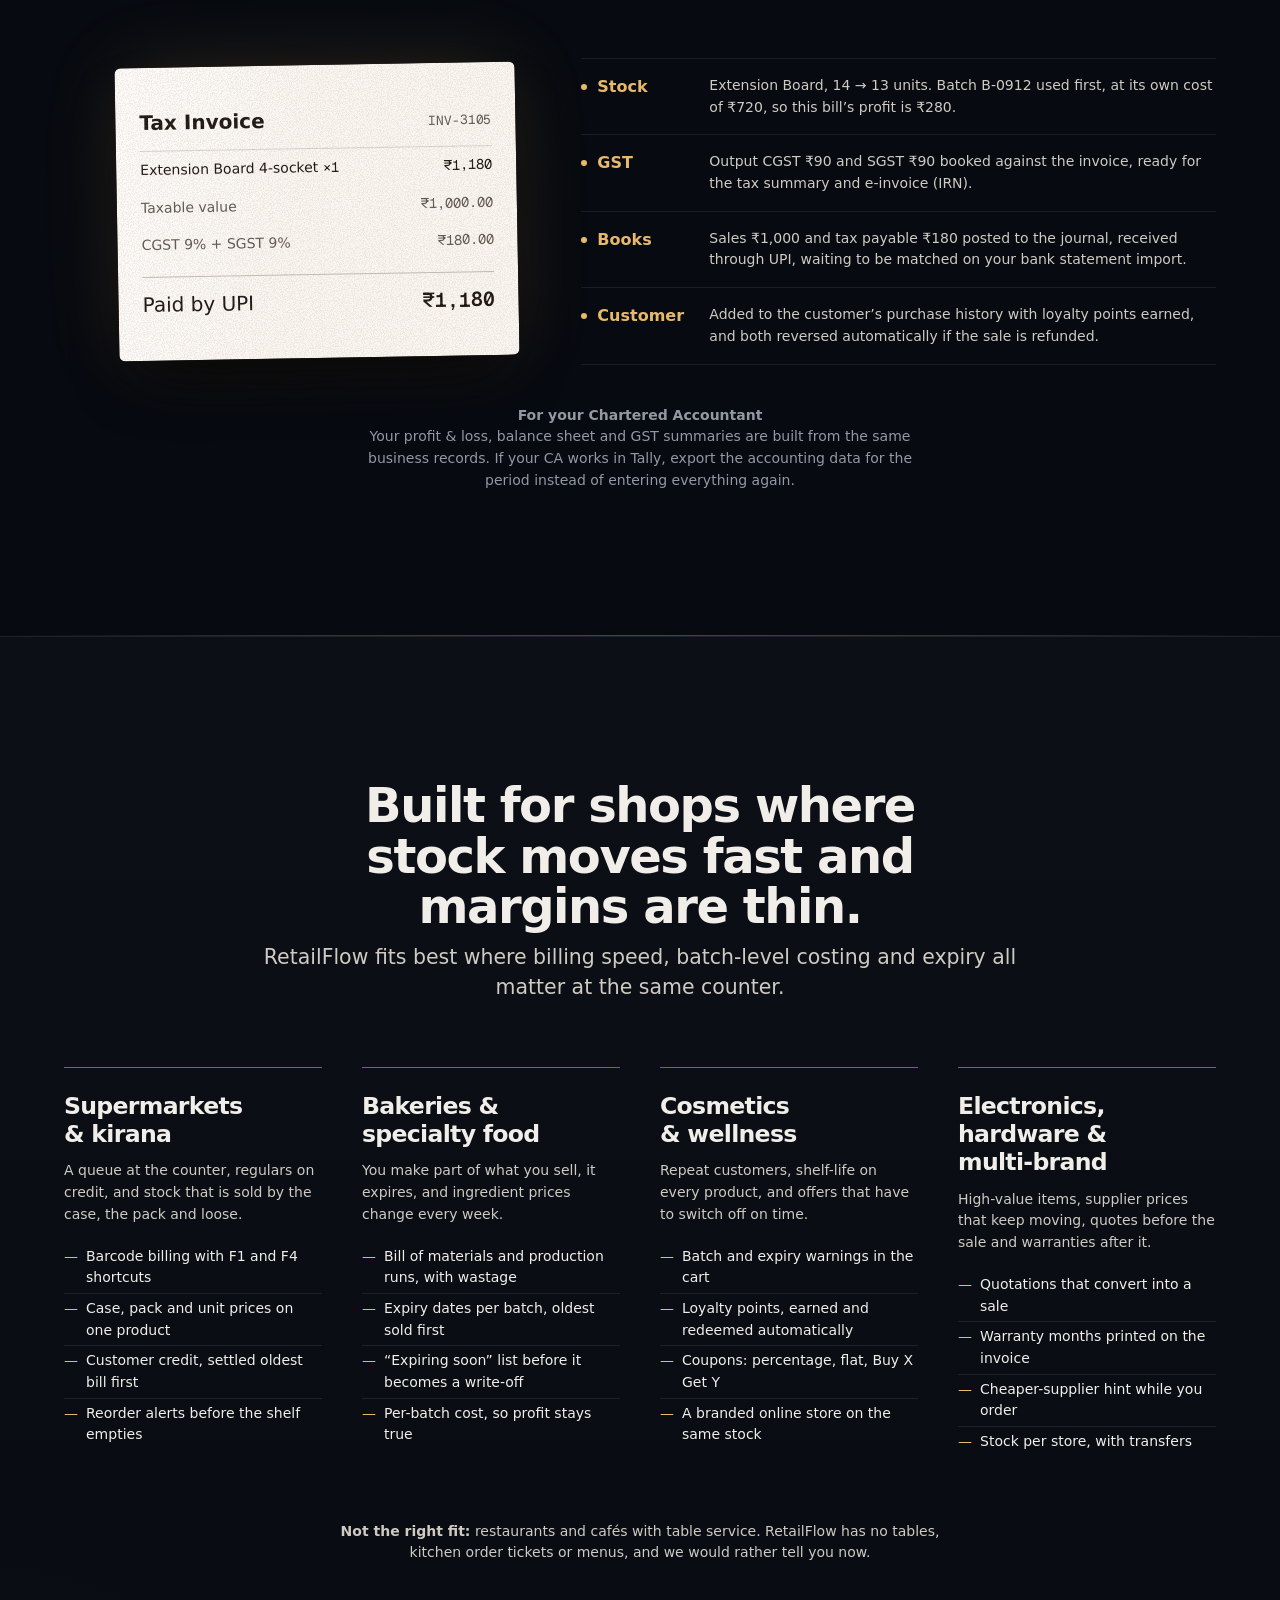
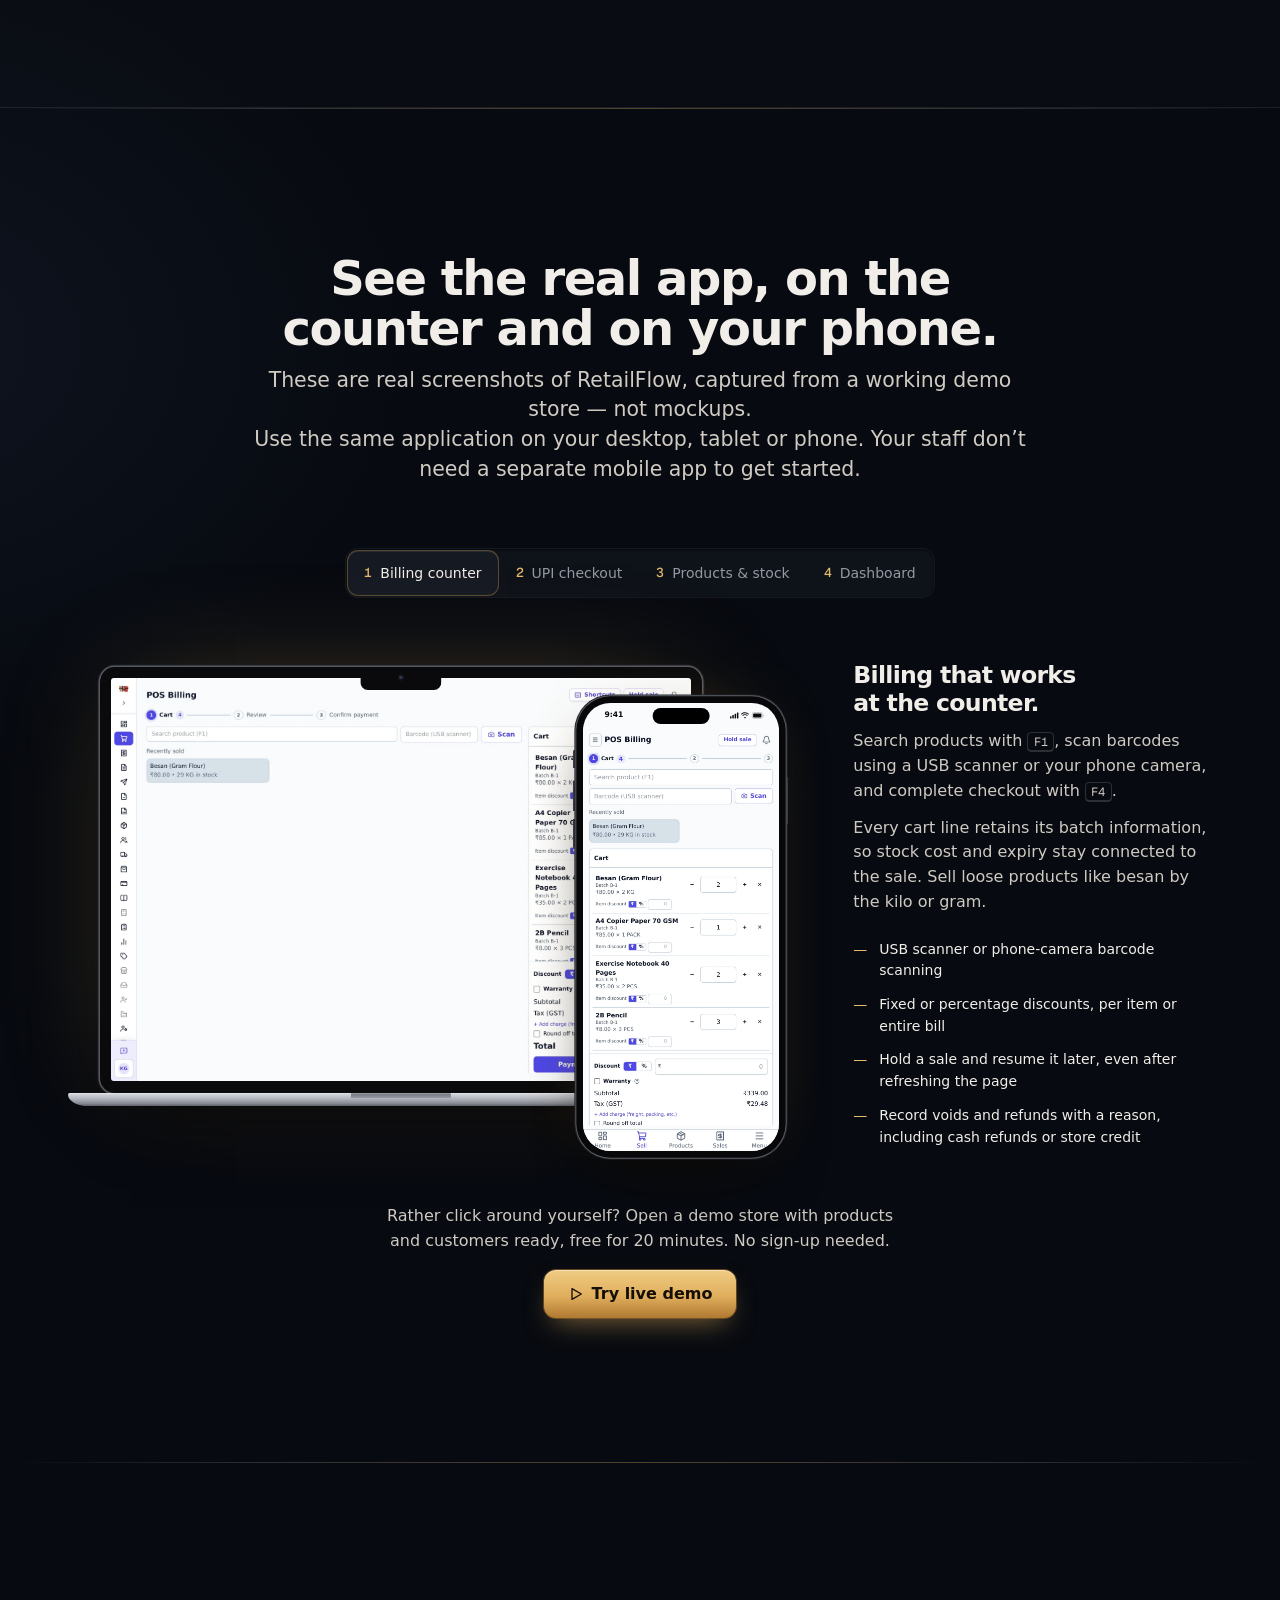
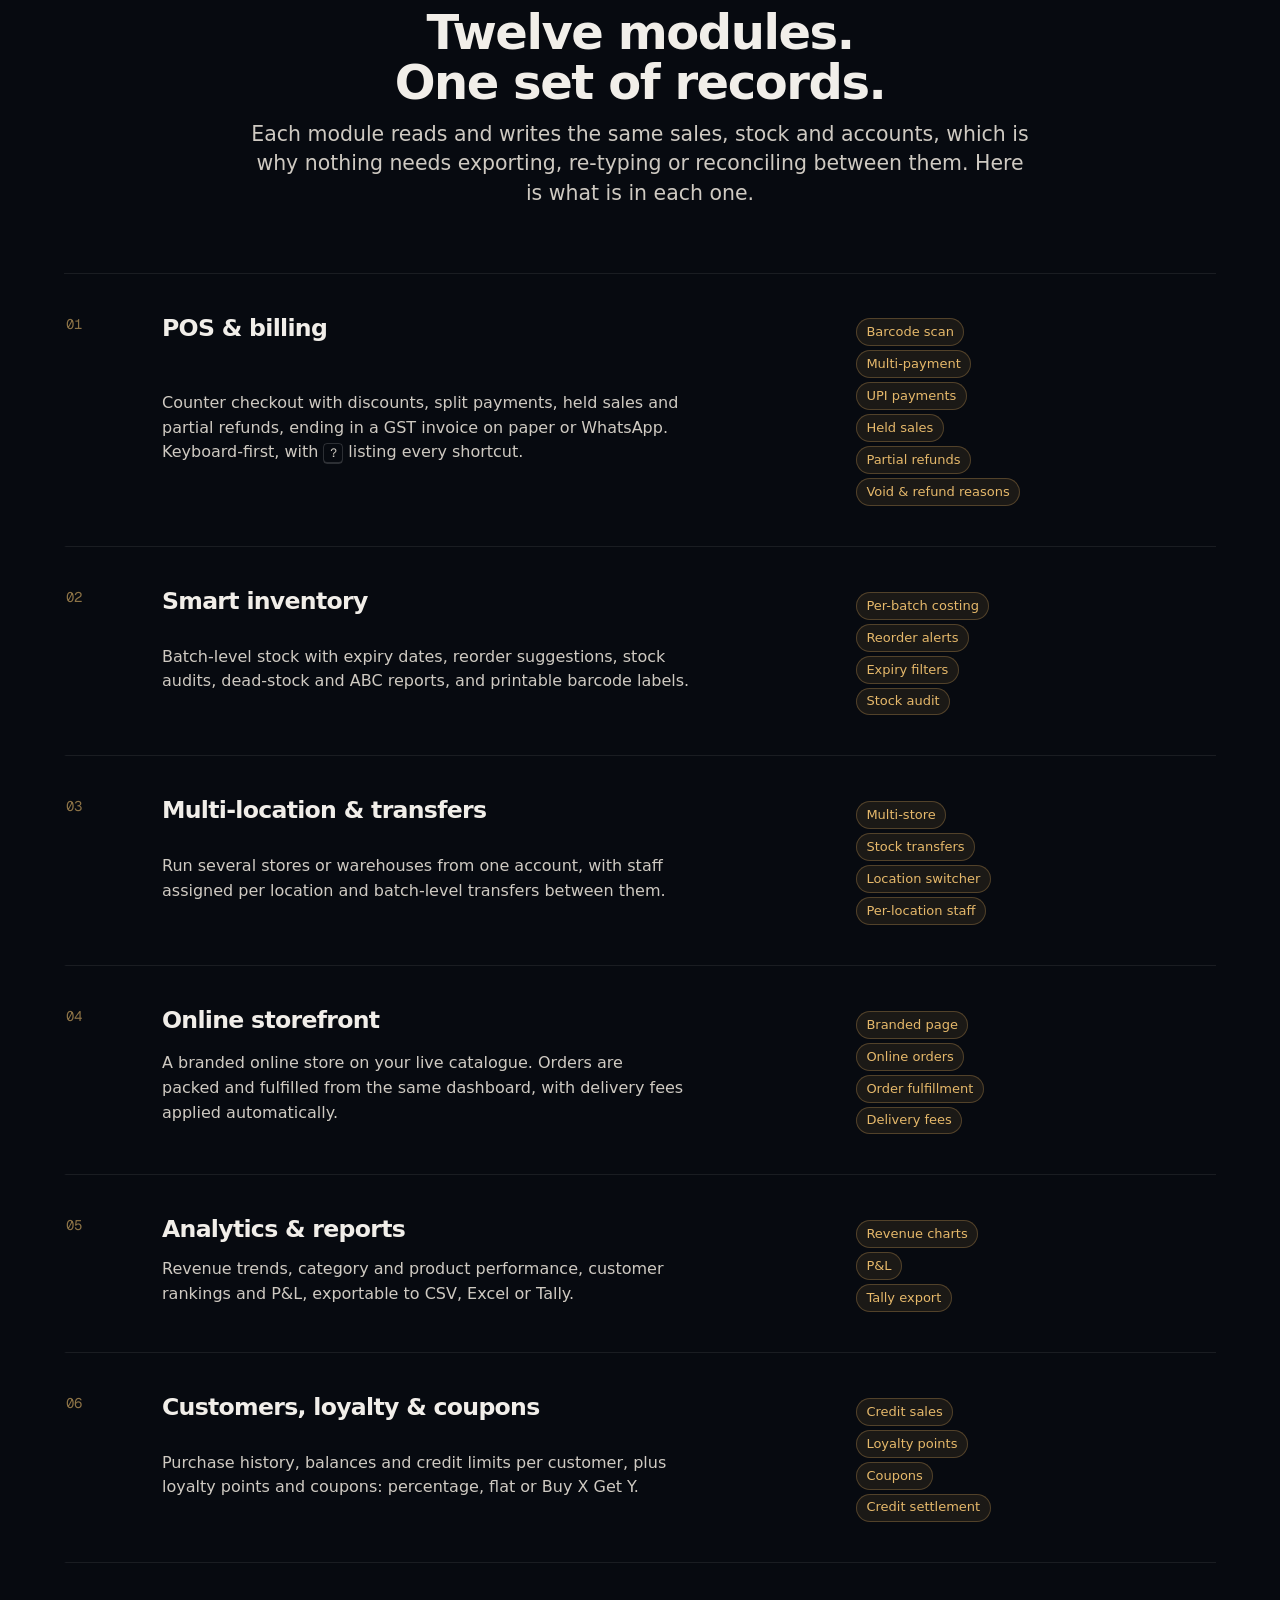
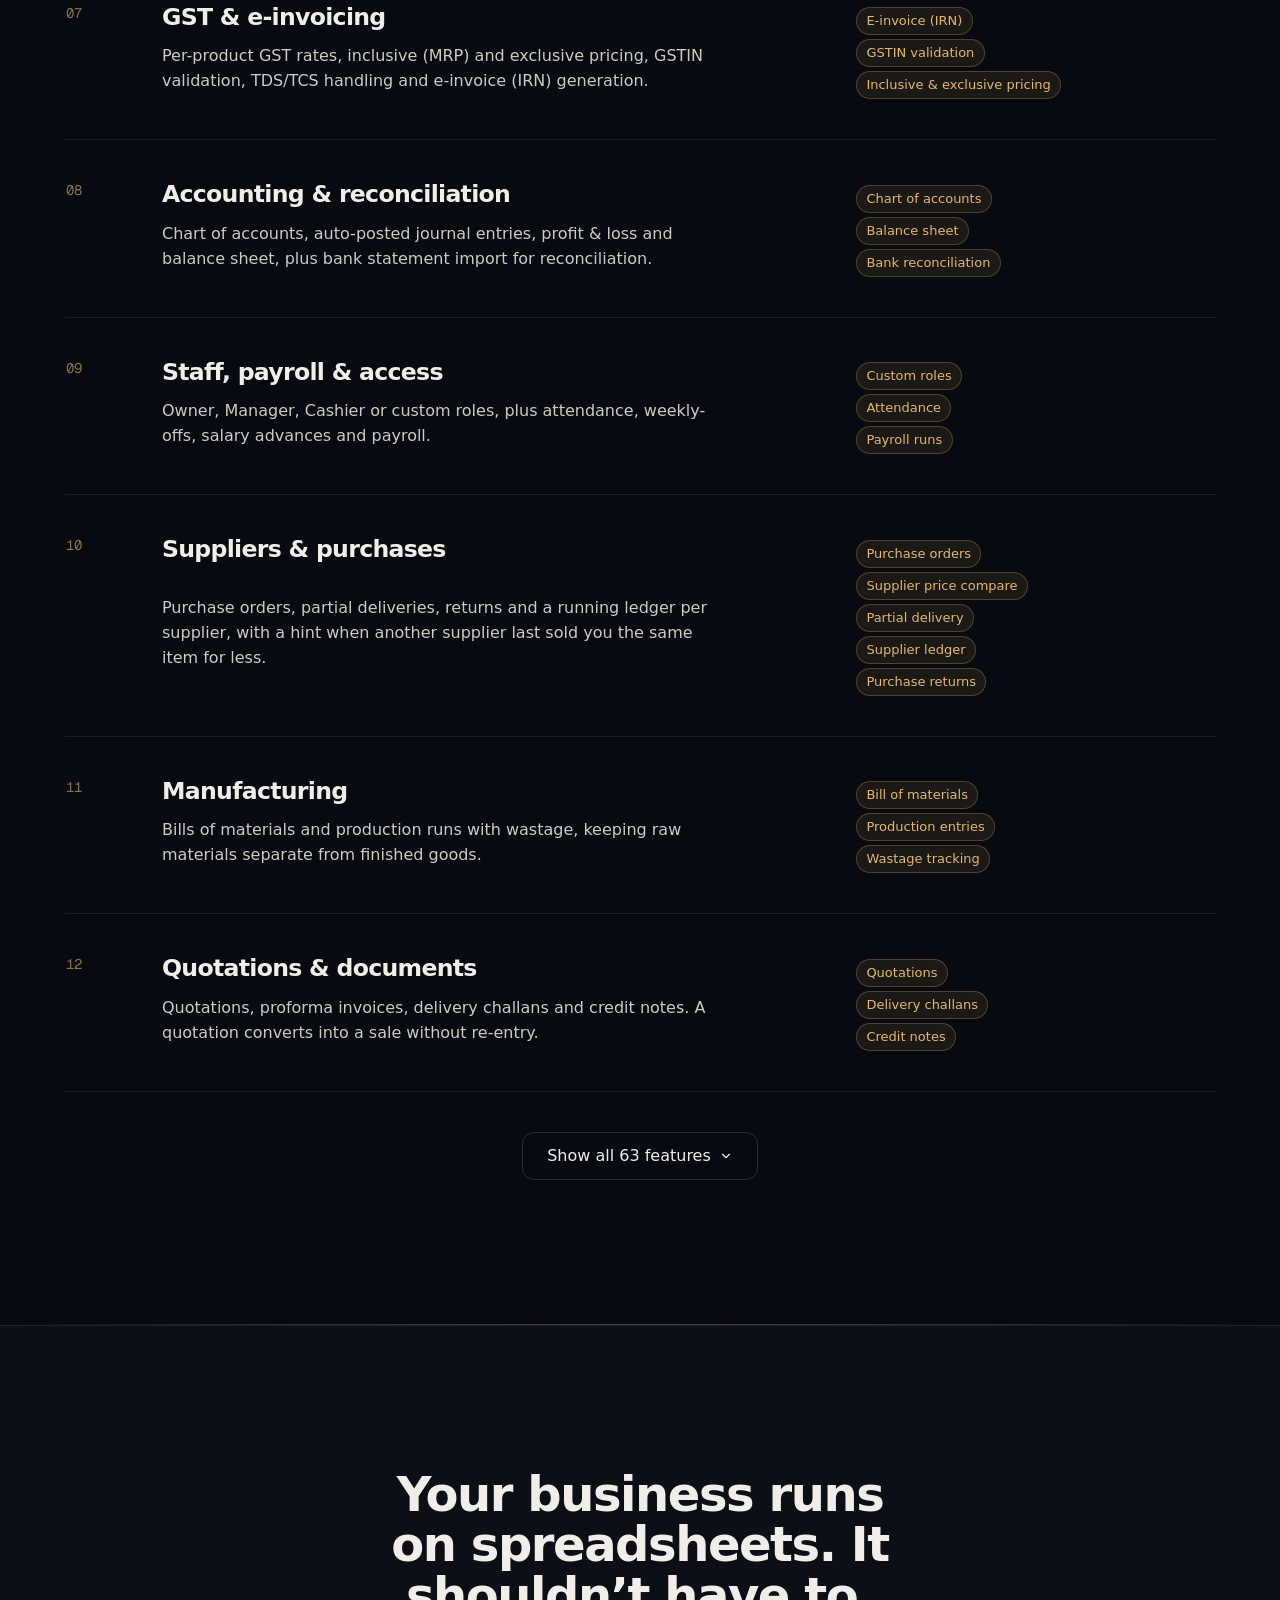
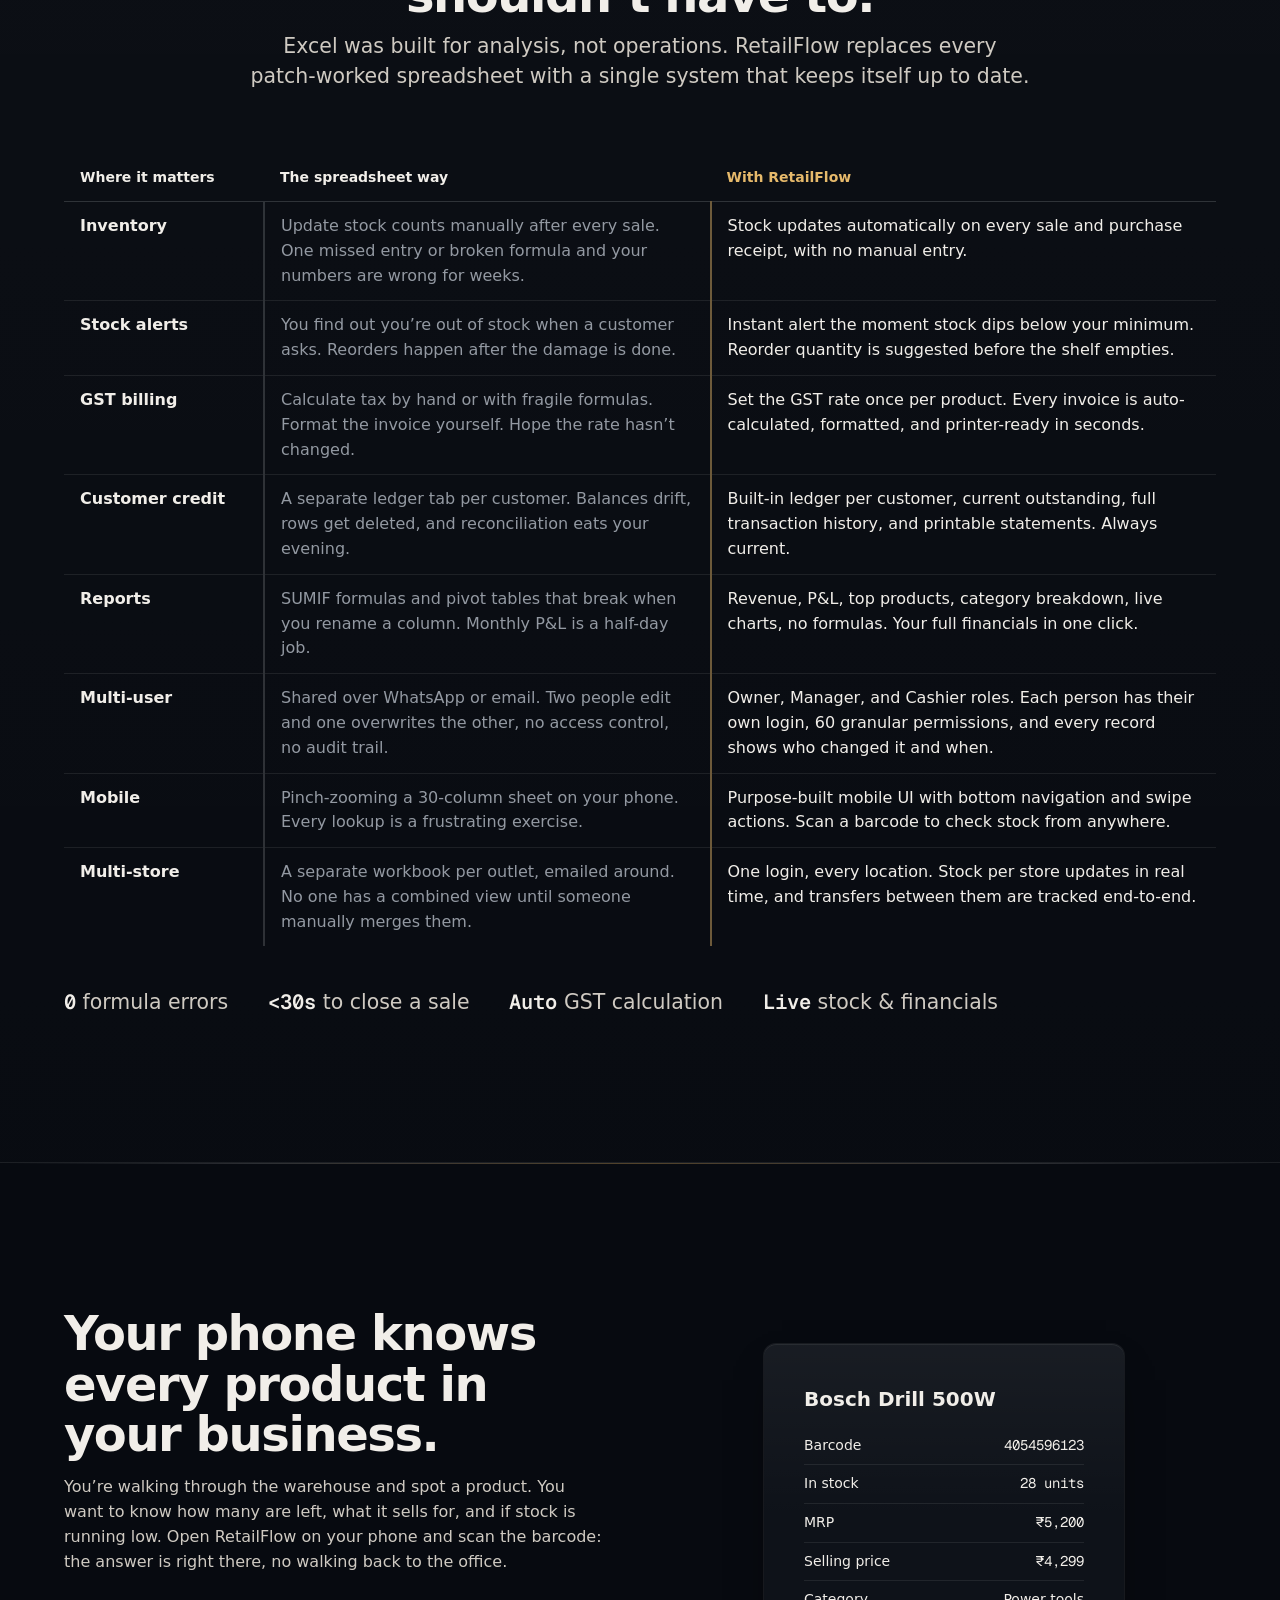
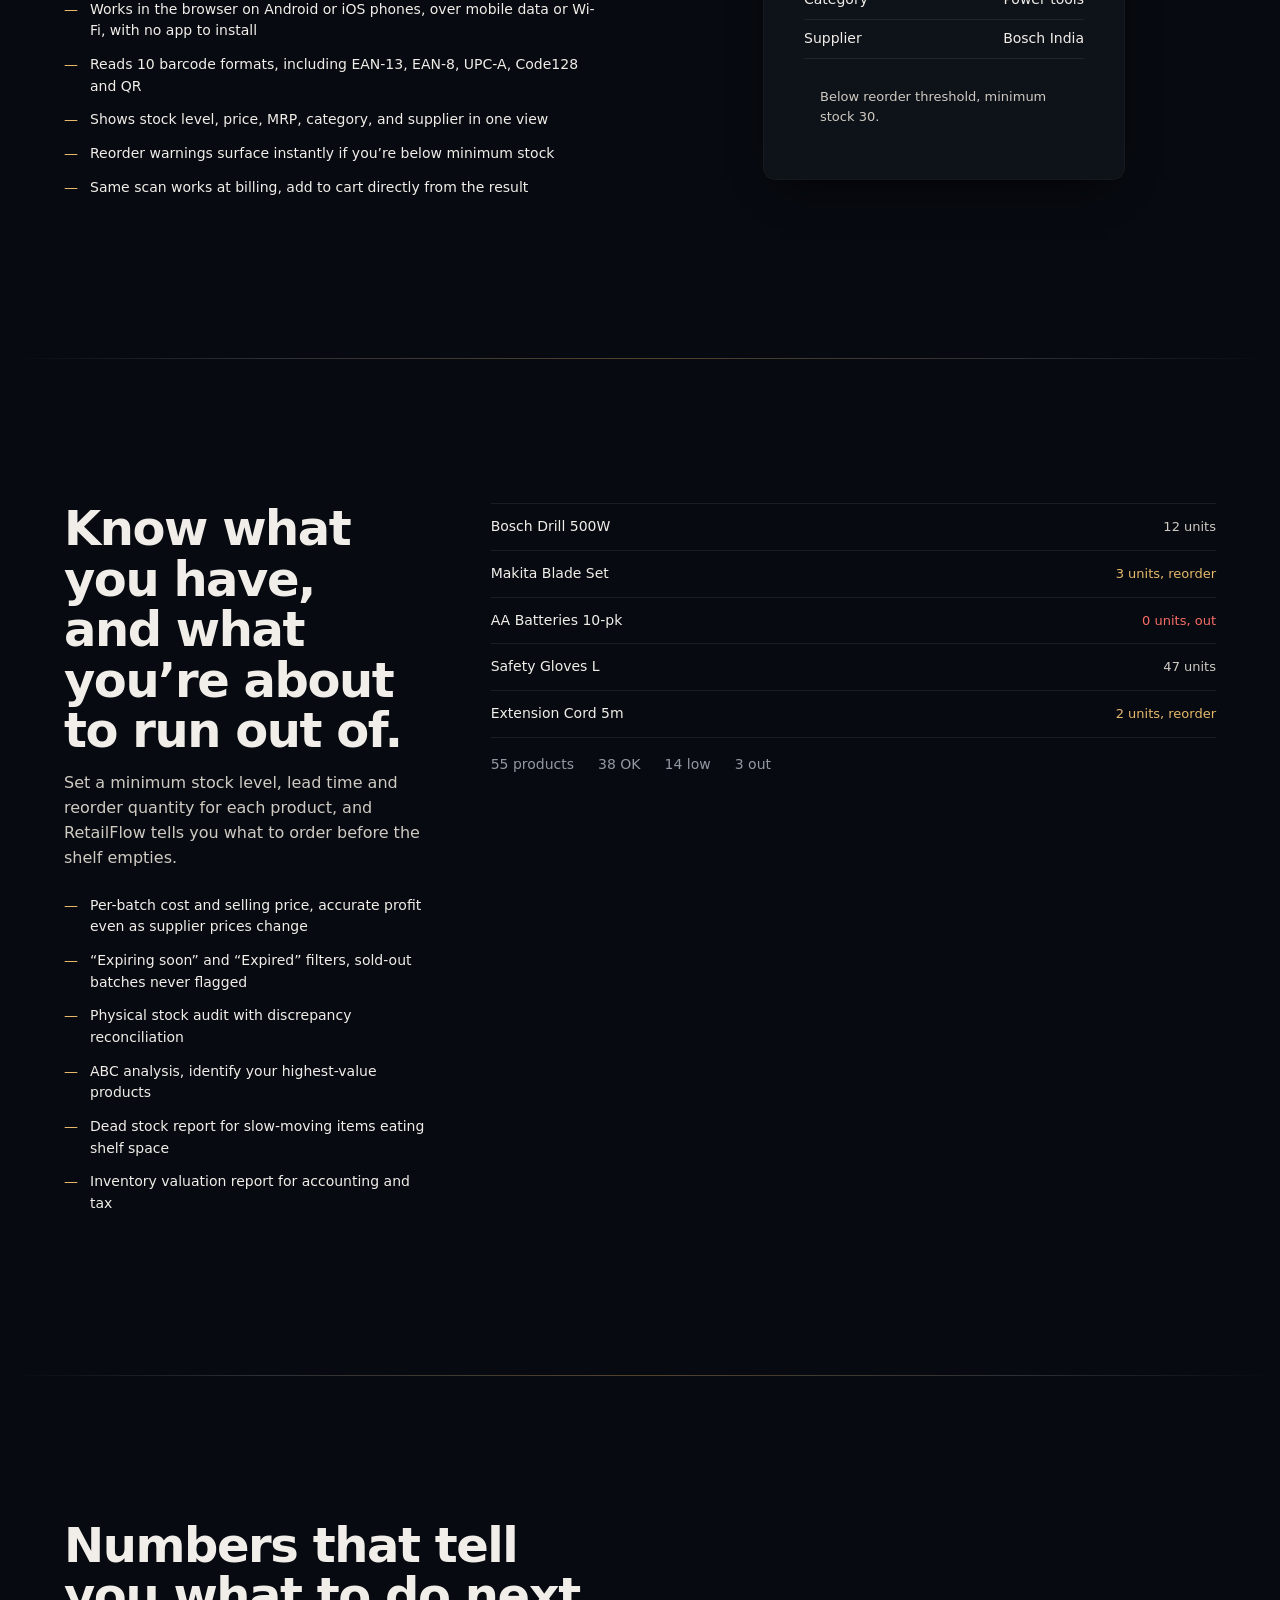
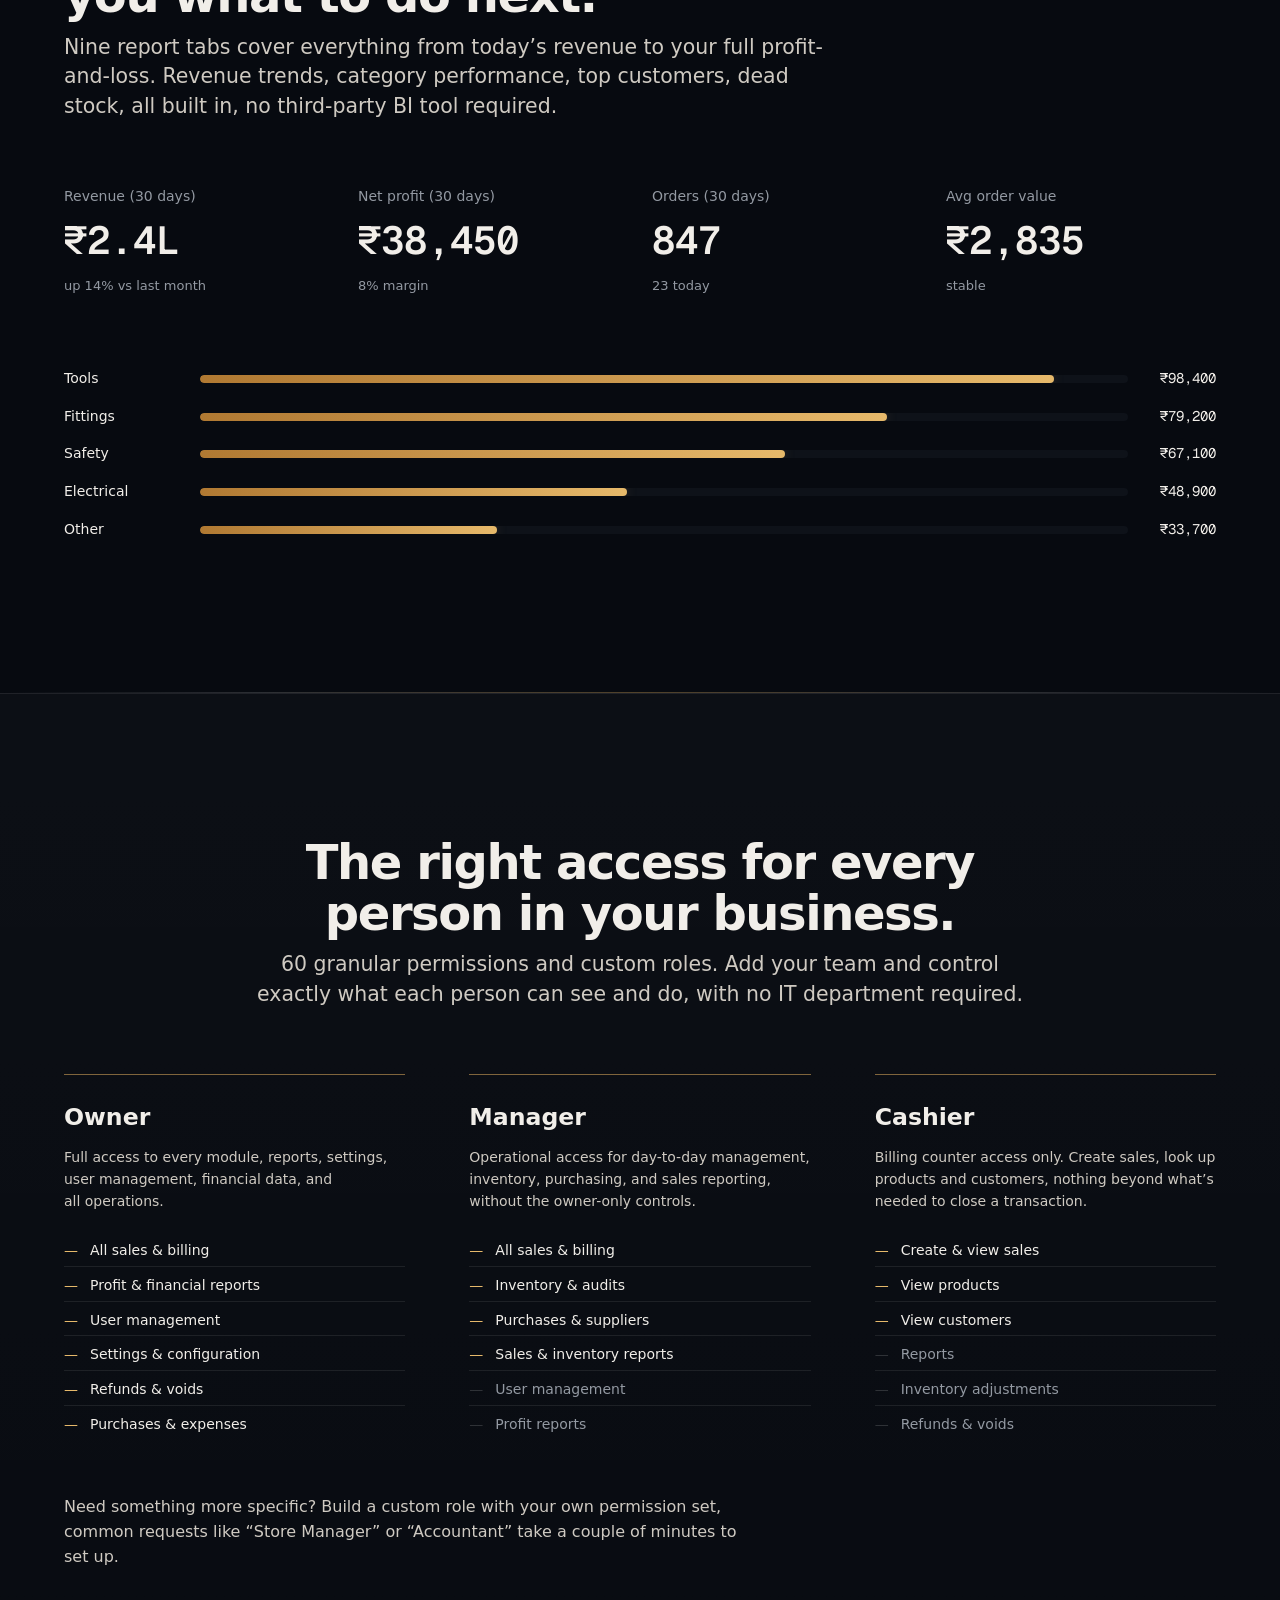
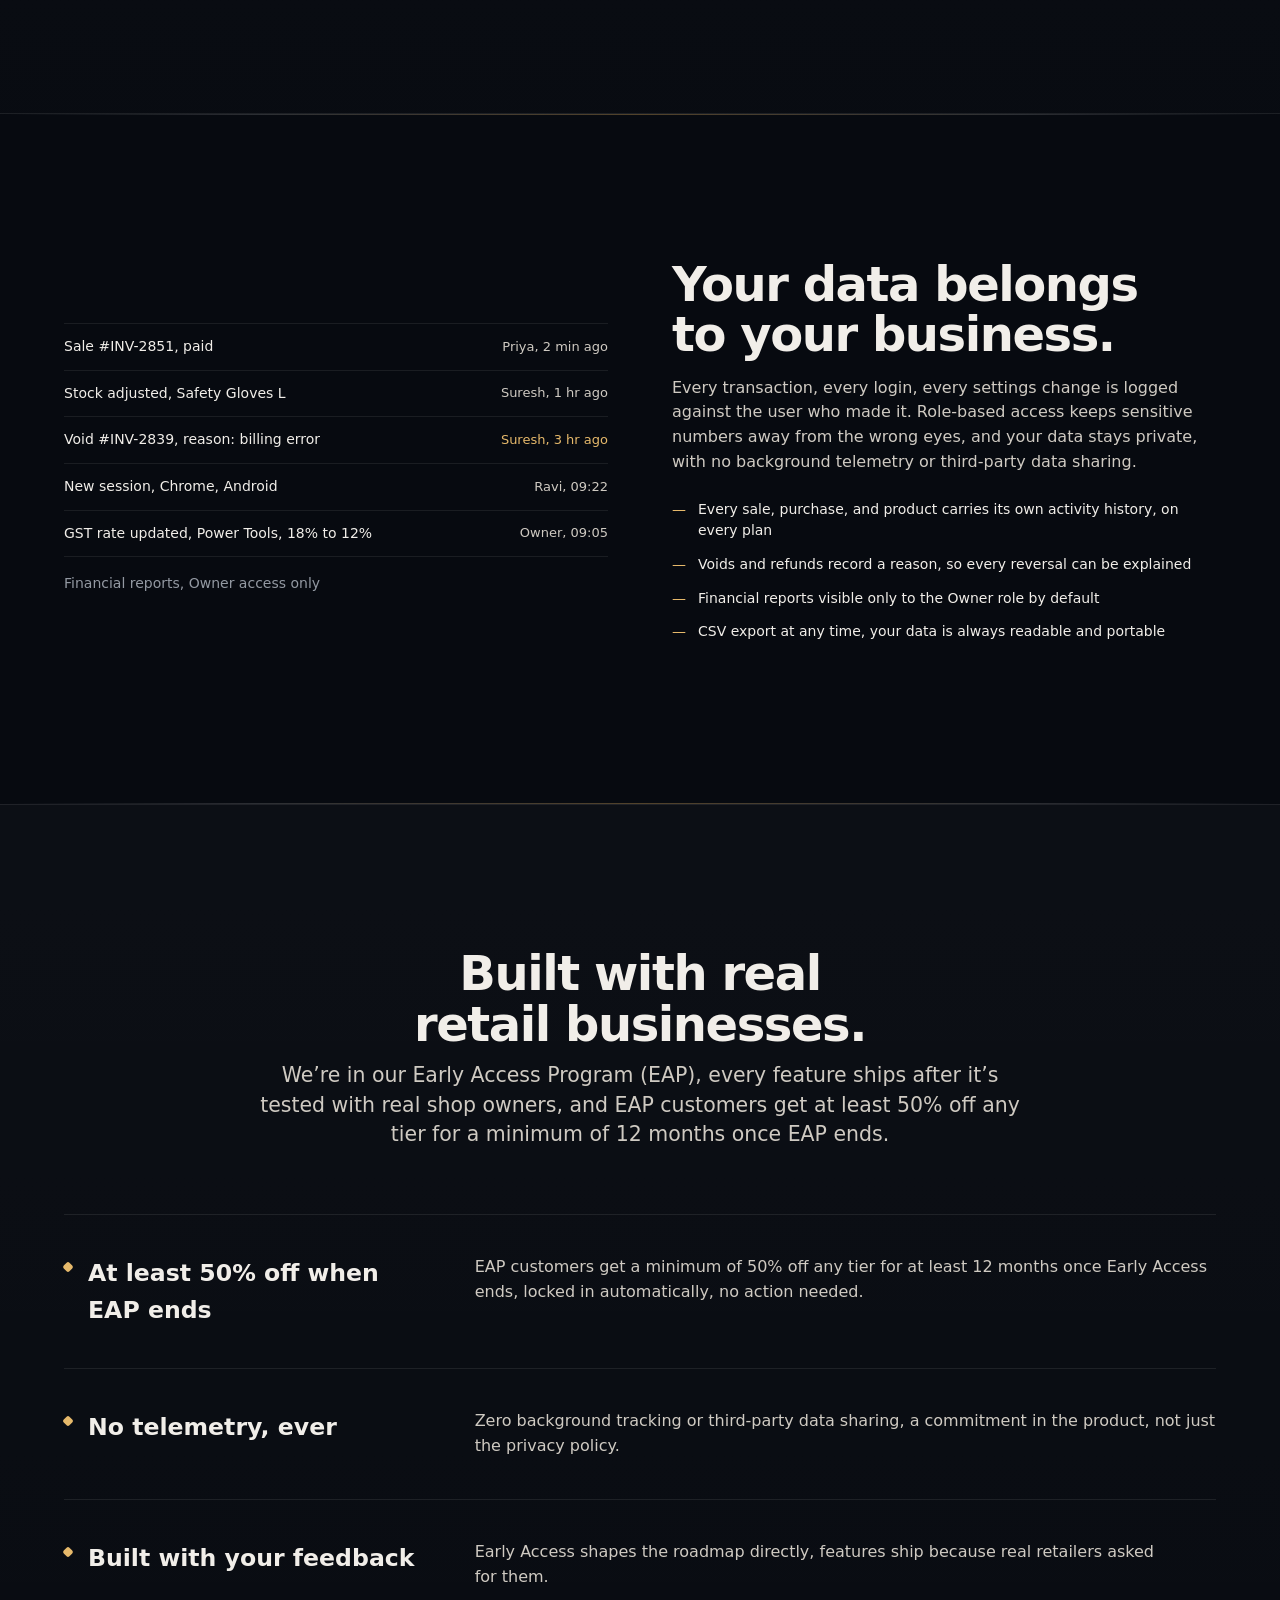
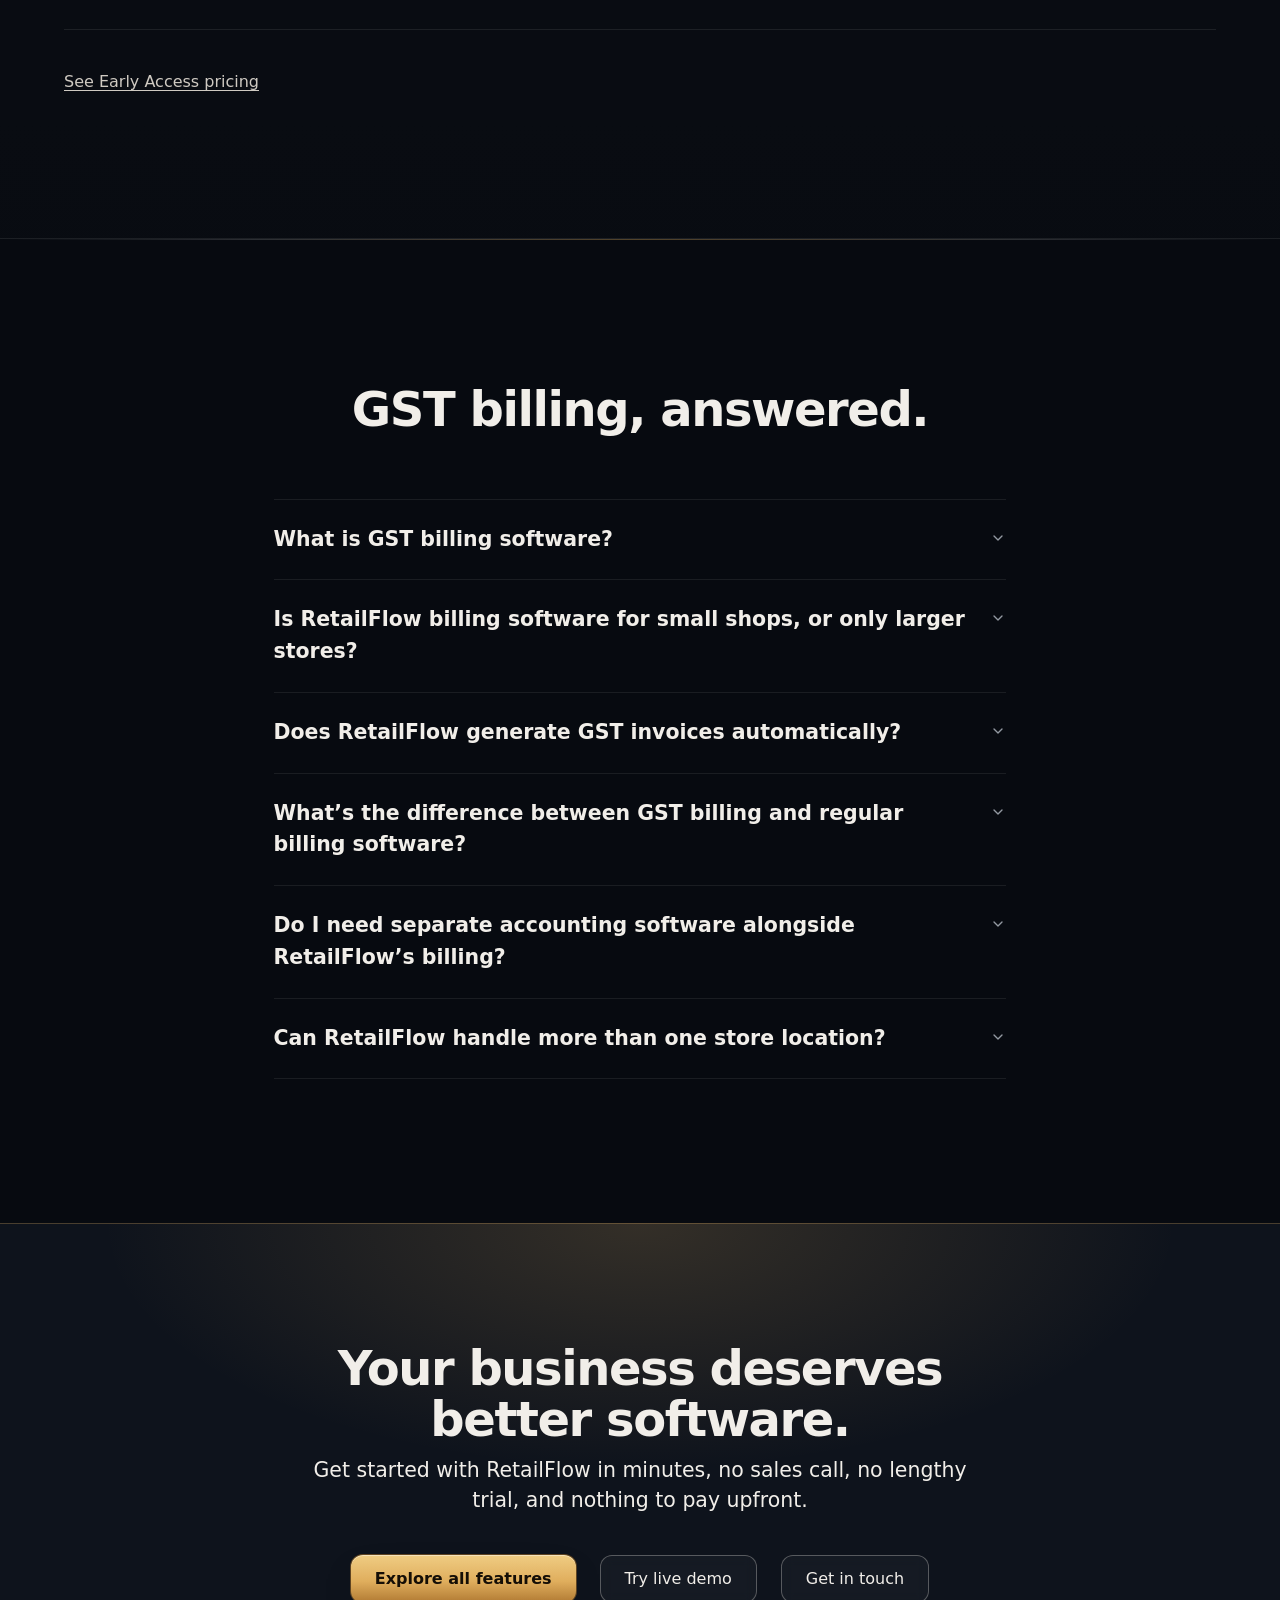
==== commit e8356b73: "added demo link" ====
--- a/index.html
+++ b/index.html
@@ -38,7 +38,7 @@
   <link rel="preconnect" href="https://fonts.gstatic.com" crossorigin>
   <link href="https://api.fontshare.com/v2/css?f[]=general-sans@400,500,600&display=swap" rel="stylesheet">
   <link href="https://fonts.googleapis.com/css2?family=Geist+Mono:wght@400&display=swap" rel="stylesheet">
-  <link rel="stylesheet" href="styles.css?v=2026112508">
+  <link rel="stylesheet" href="styles.css?v=2026112509">
 
   <script type="application/ld+json">
   {
@@ -177,6 +177,7 @@
         <li><a href="pricing.html">Pricing</a></li>
         <li><a href="business-guide.html">User guide</a></li>
         <li><a href="#contact">Contact us</a></li>
+        <li><a href="https://app.retailflow.co.in/demo" target="_blank" rel="noopener">Try live demo</a></li>
         <li>
           <a href="https://app.retailflow.co.in/" class="nav-cta" target="_blank" rel="noopener">
             <svg width="14" height="14" viewBox="0 0 24 24" fill="none" stroke="currentColor" stroke-width="2" stroke-linecap="round" stroke-linejoin="round" aria-hidden="true"><path d="M18 13v6a2 2 0 0 1-2 2H5a2 2 0 0 1-2-2V8a2 2 0 0 1 2-2h6"/><polyline points="15 3 21 3 21 9"/><line x1="10" y1="14" x2="21" y2="3"/></svg>
@@ -204,6 +205,10 @@
         <a href="https://app.retailflow.co.in/" class="btn btn--primary" target="_blank" rel="noopener">
           <svg width="16" height="16" viewBox="0 0 24 24" fill="none" stroke="currentColor" stroke-width="2" stroke-linecap="round" stroke-linejoin="round" aria-hidden="true"><path d="M18 13v6a2 2 0 0 1-2 2H5a2 2 0 0 1-2-2V8a2 2 0 0 1 2-2h6"/><polyline points="15 3 21 3 21 9"/><line x1="10" y1="14" x2="21" y2="3"/></svg>
           Open RetailFlow
+        </a>
+        <a href="https://app.retailflow.co.in/demo" class="btn btn--quiet" target="_blank" rel="noopener">
+          <svg width="16" height="16" viewBox="0 0 24 24" fill="none" stroke="currentColor" stroke-width="2" stroke-linecap="round" stroke-linejoin="round" aria-hidden="true"><polygon points="6 4 20 12 6 20 6 4"/></svg>
+          Try live demo
         </a>
         <a href="#demo" class="btn btn--quiet">See how it works</a>
       </div>
@@ -408,6 +413,14 @@
           </ul>
         </div>
       </div>
+    </div>
+
+    <div class="demo-try" data-reveal>
+      <p>Rather click around yourself? Open a demo store with products and customers ready, free for 20 minutes. No sign-up needed.</p>
+      <a href="https://app.retailflow.co.in/demo" class="btn btn--primary" target="_blank" rel="noopener">
+        <svg width="16" height="16" viewBox="0 0 24 24" fill="none" stroke="currentColor" stroke-width="2" stroke-linecap="round" stroke-linejoin="round" aria-hidden="true"><polygon points="6 4 20 12 6 20 6 4"/></svg>
+        Try live demo
+      </a>
     </div>
   </div>
 </section>
@@ -903,6 +916,7 @@
     <p class="lead" data-reveal>Get started with RetailFlow in minutes, no sales call, no lengthy trial, and nothing to pay upfront.</p>
     <div class="cta-actions" data-reveal>
       <a href="#features" class="btn btn--card">Explore all features</a>
+      <a href="https://app.retailflow.co.in/demo" class="btn btn--quiet" target="_blank" rel="noopener">Try live demo</a>
       <a href="#contact" class="btn btn--quiet">Get in touch</a>
     </div>
     <p class="cta-note" data-reveal><span>No telemetry</span><span>No data mining</span><span>Built for Indian retail</span></p>
@@ -973,6 +987,7 @@
           <li><a href="#features">Features</a></li>
           <li><a href="#demo">How it works</a></li>
           <li><a href="pricing.html">Pricing</a></li>
+          <li><a href="https://app.retailflow.co.in/demo" target="_blank" rel="noopener">Try live demo</a></li>
         </ul>
       </div>
       <div>
--- a/styles.css
+++ b/styles.css
@@ -423,6 +423,9 @@
 .cta-band { padding-block: var(--section-gap-s); text-align: center; border-radius: 0; box-shadow: inset 0 1px 0 color-mix(in oklab, var(--color-accent) 28%, transparent), inset 0 -1px 0 var(--color-rule); }
 .cta-band .lead { margin-inline: auto; margin-top: var(--space-sm); color: var(--color-board-type); opacity: 0.8; }
 .cta-band h2 { max-width: 20ch; margin-inline: auto; }
+/* "Try live demo" call-out under the screenshot gallery (#demo) */
+.demo-try { display: flex; flex-direction: column; align-items: center; gap: var(--space-md); margin-top: var(--space-xl); text-align: center; }
+.demo-try p { margin: 0; max-width: 52ch; color: var(--color-ink-2); }
 .cta-actions { display: flex; align-items: center; justify-content: center; gap: var(--space-lg); flex-wrap: wrap; margin-top: var(--space-xl); }
 .cta-note { margin-top: var(--space-lg); display: flex; flex-wrap: wrap; justify-content: center; gap: var(--space-xs) var(--space-lg); font-size: var(--text-sm); opacity: 0.6; }
 
